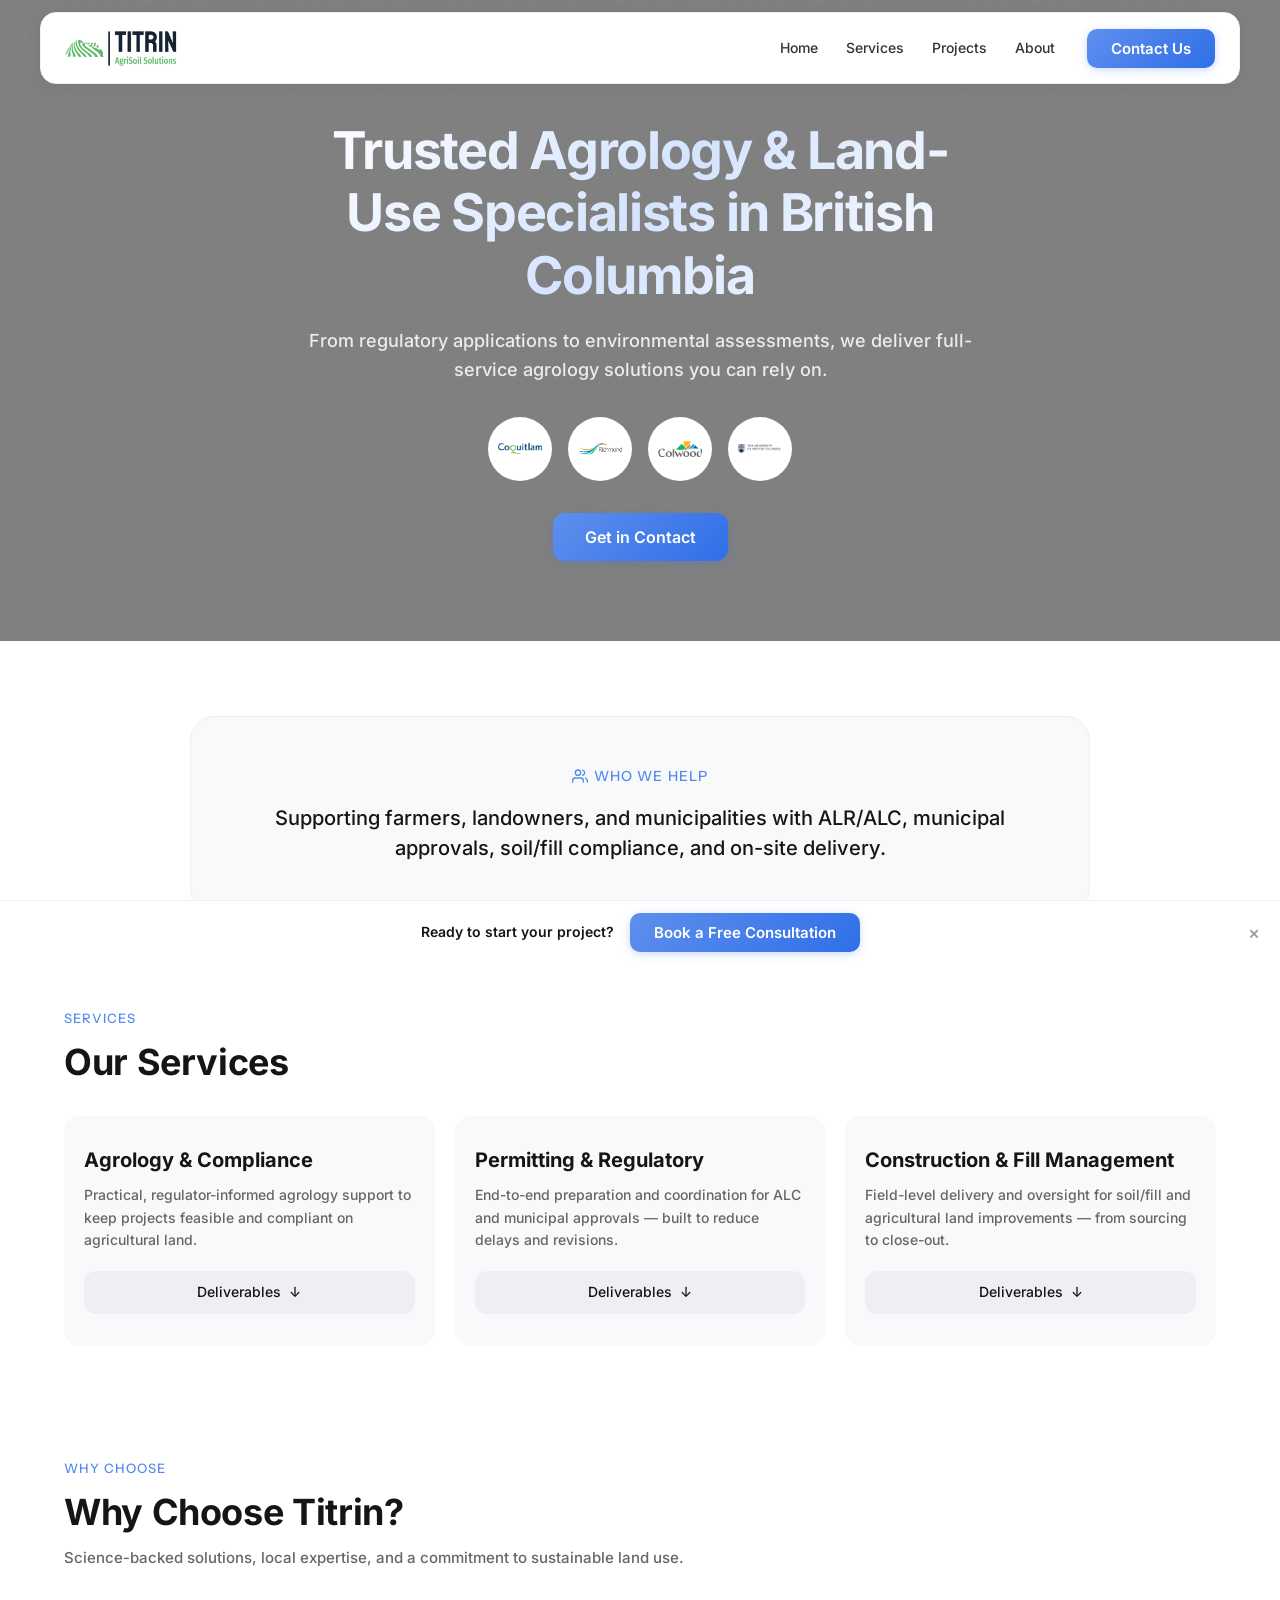
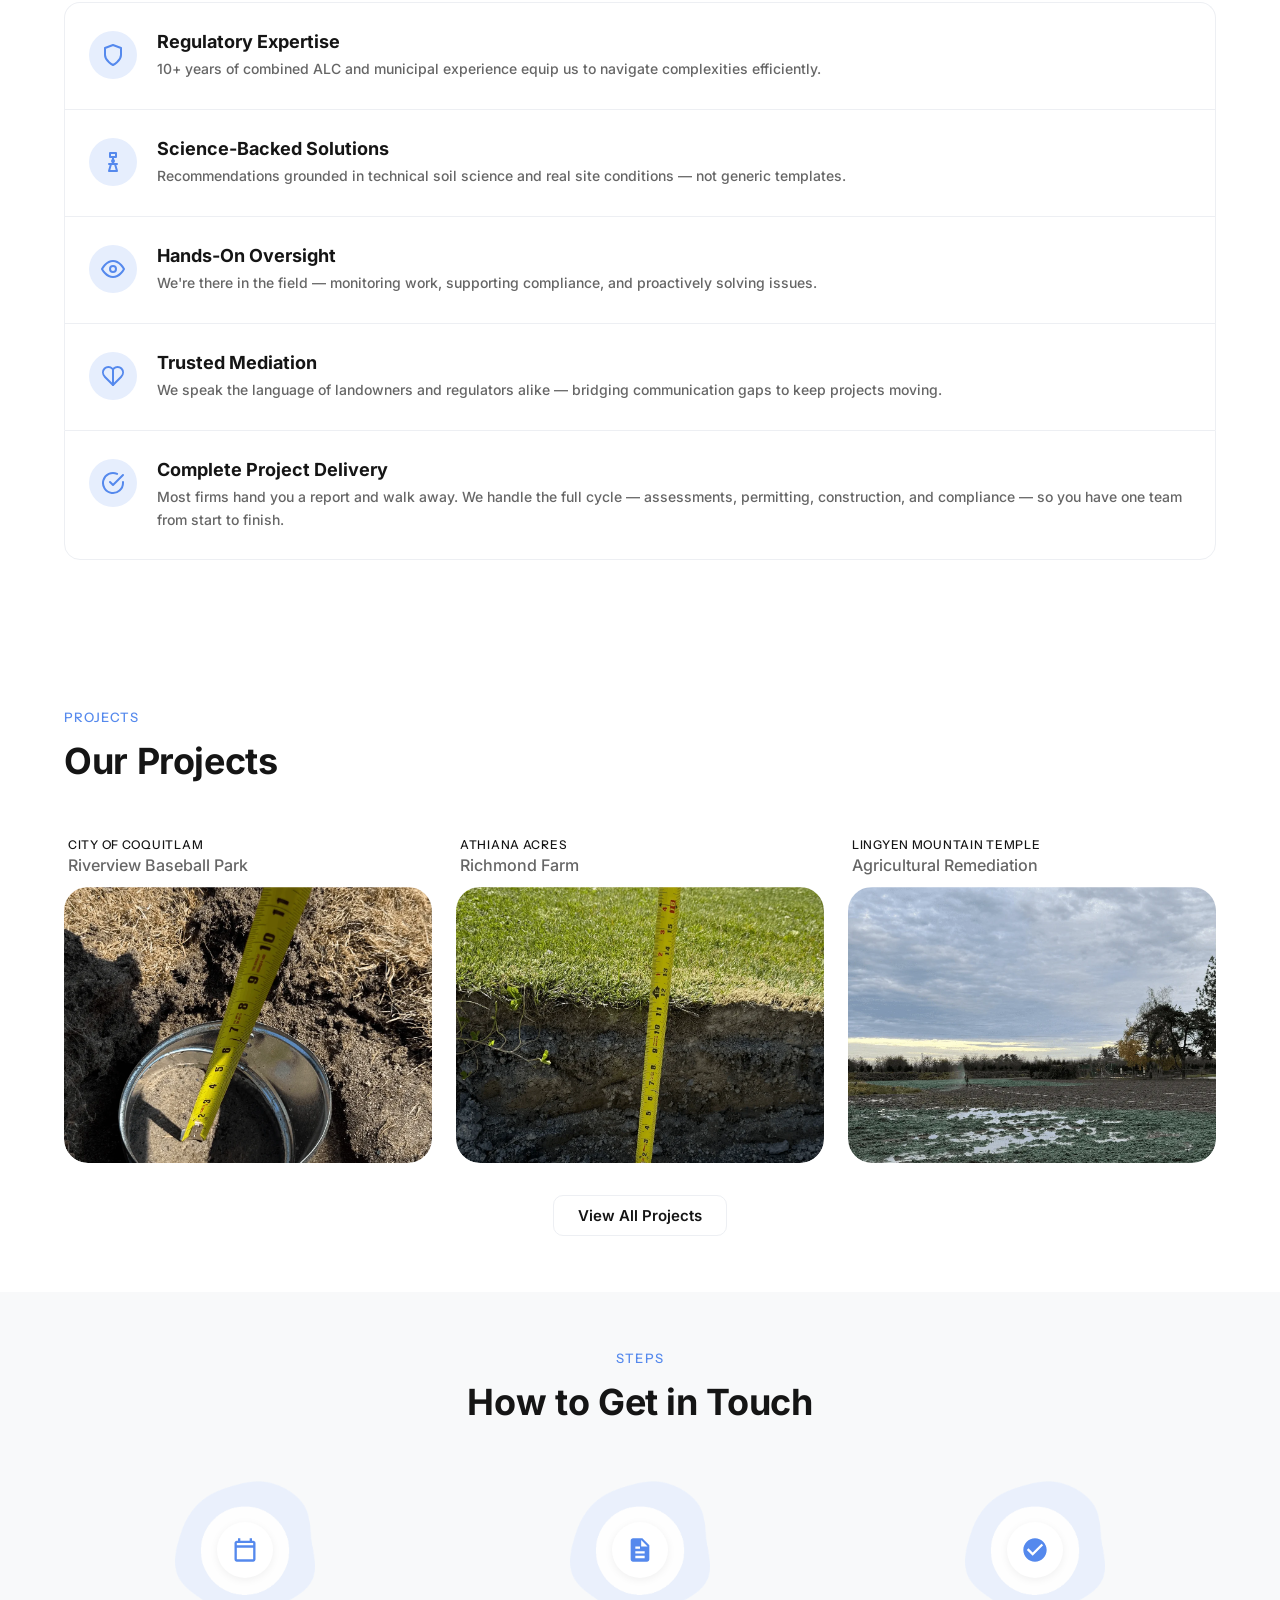
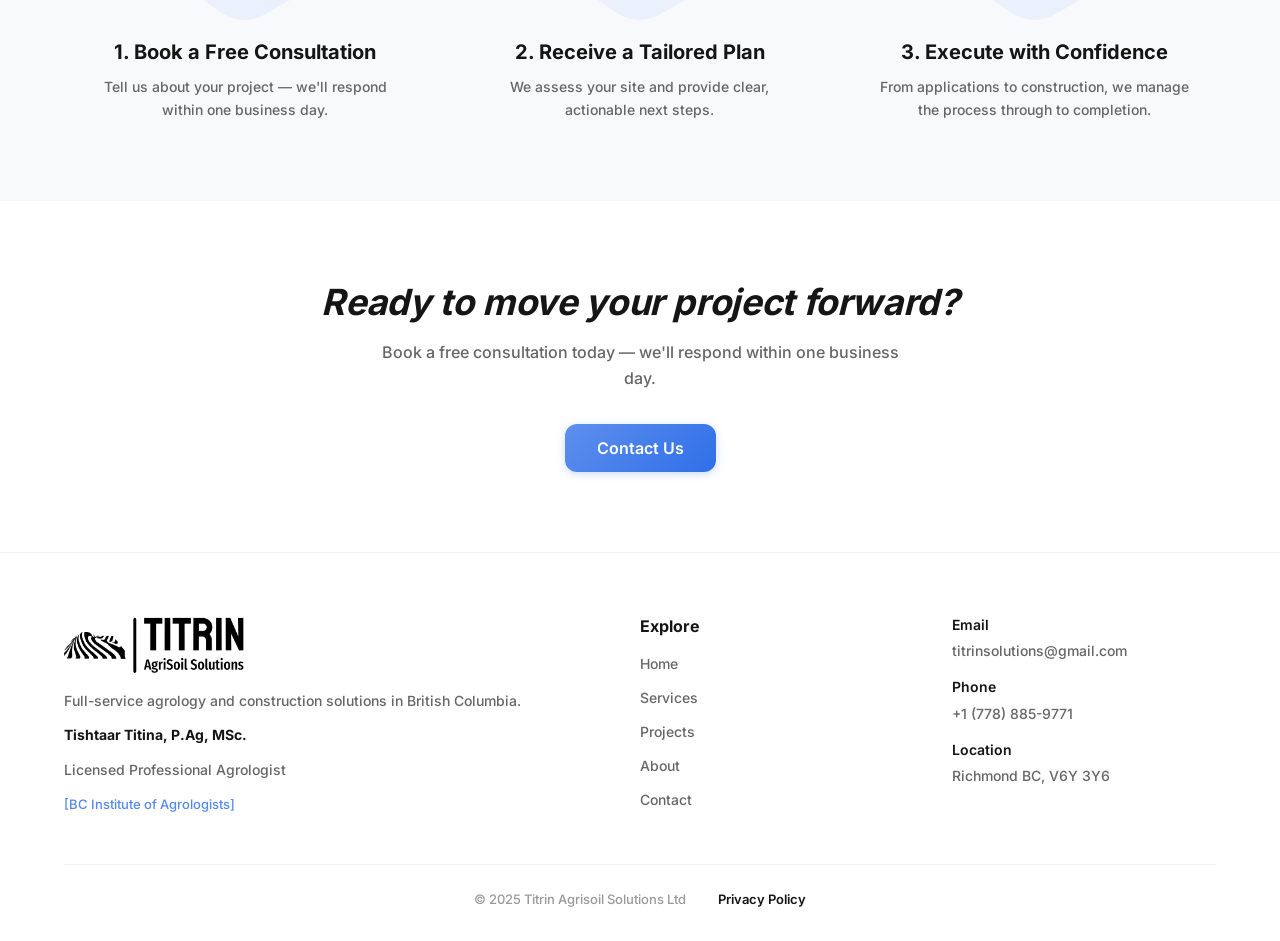
==== site/index.html @ 316ad31b "Titrin Agrisoil Solutions - static site rebuild Rebuilt from Framer site as clean static HTML/CSS. 6" ====
<!DOCTYPE html>
<html lang="en" style="background:#fff"><style>body{opacity:0;transition:opacity 0.4s ease}body.loaded{opacity:1}</style>
<head>
  <meta charset="utf-8">
  <meta name="theme-color" content="#ffffff">
  <meta name="viewport" content="width=device-width, initial-scale=1">
  <title>Titrin Agrisoil Solutions</title>
  <meta name="description" content="From regulatory applications to environmental assessments, we deliver full-service agrology solutions you can rely on.">
  <meta property="og:type" content="website">
  <meta property="og:title" content="Titrin Agrisoil Solutions">
  <meta property="og:description" content="From regulatory applications to environmental assessments, we deliver full-service agrology solutions you can rely on.">
  <meta name="twitter:card" content="summary_large_image">
  <meta name="twitter:title" content="Titrin Agrisoil Solutions">
  <meta name="twitter:description" content="From regulatory applications to environmental assessments, we deliver full-service agrology solutions you can rely on.">
  <link rel="icon" href="images/favicon-light.png" media="(prefers-color-scheme: light)">
  <link rel="icon" href="images/favicon-dark.png" media="(prefers-color-scheme: dark)">
  <link rel="apple-touch-icon" href="images/touch-icon.png">
  <link rel="preload" href="css/styles.css?v=1774853017" as="style">
  <link rel="stylesheet" href="css/styles.css?v=1774853017">
  <link rel="preload" href="images/hero-video.mp4" as="video" type="video/mp4">
</head>
<body>

  <!-- Scroll Progress Bar -->
  <div class="scroll-progress" aria-hidden="true"></div>


  <!-- Custom Cursor (desktop) -->
  <div class="custom-cursor" aria-hidden="true"></div>
  <div class="custom-cursor-ring" aria-hidden="true"></div>

  <!-- ========== HEADER ========== -->
  <header class="site-header" role="banner">
    <div class="header-bar">
      <a href="index.html" class="header-logo" aria-label="Titrin AgriSoil Solutions - Home">
        <img src="images/iPVQI3gD4EhGyw76dvoJw2JfsQ.png" alt="Titrin AgriSoil Solutions" width="140" height="40">
      </a>

      <nav class="header-nav" aria-label="Main navigation">
        <ul class="nav-links">
          <li><a href="index.html" class="nav-link active">Home</a></li>
          <li><a href="#services" class="nav-link">Services</a></li>
          <li><a href="projects.html" class="nav-link">Projects</a></li>
          <li><a href="about.html" class="nav-link">About</a></li>
        </ul>
        <a href="contact.html" class="btn btn-primary nav-cta">Contact Us</a>
      </nav>

      <button class="hamburger" type="button" aria-label="Toggle navigation menu" aria-expanded="false" aria-controls="mobile-menu">
        <span class="hamburger-line"></span>
        <span class="hamburger-line"></span>
        <span class="hamburger-line"></span>
      </button>
    </div>

    <nav class="mobile-menu" id="mobile-menu" aria-label="Mobile navigation" hidden>
      <ul class="mobile-nav-links">
        <li><a href="index.html" class="mobile-nav-link active">Home</a></li>
        <li><a href="#services" class="mobile-nav-link">Services</a></li>
        <li><a href="projects.html" class="mobile-nav-link">Projects</a></li>
        <li><a href="about.html" class="mobile-nav-link">About</a></li>
        <li><a href="contact.html" class="btn btn-primary mobile-nav-cta">Contact Us</a></li>
      </ul>
    </nav>
  </header>

  <main>

    <!-- ========== HERO ========== -->
    <section class="hero" aria-label="Introduction">
      <div class="hero-media">
        <video class="hero-video" autoplay muted loop playsinline>
          <source src="images/hero-video.mp4" type="video/mp4">
        </video>
        <div class="hero-overlay"></div>
        <div class="hero-texture" aria-hidden="true"></div>
      </div>

      <div class="hero-content container">
        <h1>Trusted Agrology &amp; Land-Use Specialists in British Columbia</h1>
        <p class="hero-subtitle">From regulatory applications to environmental assessments, we deliver full-service agrology solutions you can rely on.</p>

        <div class="trust-badges" aria-label="Credentials and certifications">
          <img src="images/C0LwOxEZa3oAqh3lPe49Evadfn8.png" alt="Credential badge" width="80" height="80" loading="lazy">
          <img src="images/3wWoJ03cnVHByjXkV3zXTIVrXc.png" alt="Credential badge" width="80" height="80" loading="lazy">
          <img src="images/jxUOt1GLq7xCVM5iqAG25J2Oys.png" alt="Credential badge" width="80" height="80" loading="lazy">
          <img src="images/NySntTTVUfwEl6XdLqmALNrF9iI.png" alt="Credential badge" width="80" height="80" loading="lazy">
        </div>

        <a href="contact.html" class="btn btn-primary btn-lg">Get in Contact</a>
      </div>
    </section>

    <!-- Wave Divider -->
    <div class="wave-divider wave-divider--white" aria-hidden="true">
      <svg viewBox="0 0 1440 60" preserveAspectRatio="none"><path d="M0,60 C360,0 720,40 1080,10 C1260,0 1380,20 1440,30 L1440,60 Z"/></svg>
    </div>

    <!-- ========== WHO WE HELP ========== -->
    <section class="who-we-help" aria-labelledby="who-we-help-heading">
      <div class="container">
        <div class="who-we-help-card animate-on-scroll">
          <div class="section-label">
            <svg class="section-label-icon" width="16" height="16" viewBox="0 0 24 24" fill="none" stroke="currentColor" stroke-width="2" stroke-linecap="round" stroke-linejoin="round" aria-hidden="true">
              <path d="M17 21v-2a4 4 0 0 0-4-4H5a4 4 0 0 0-4 4v2"/>
              <circle cx="9" cy="7" r="4"/>
              <path d="M23 21v-2a4 4 0 0 0-3-3.87"/>
              <path d="M16 3.13a4 4 0 0 1 0 7.75"/>
            </svg>
            <span>Who We Help</span>
          </div>
          <p class="who-we-help-text" id="who-we-help-heading">Supporting farmers, landowners, and municipalities with ALR/ALC, municipal approvals, soil/fill compliance, and on-site delivery.</p>
        </div>
      </div>
    </section>

    <!-- ========== SERVICES ========== -->
    <section class="services" id="services" aria-labelledby="services-heading">
      <div class="container">
        <div class="section-label animate-on-scroll"><span>Services</span></div>
        <h2 id="services-heading" class="animate-on-scroll delay-1">Our Services</h2>

        <div class="services-grid">
          <article class="service-card animate-on-scroll delay-1">
            <h3>Agrology &amp; Compliance</h3>
            <p>Practical, regulator-informed agrology support to keep projects feasible and compliant on agricultural land.</p>
            <button class="service-link" data-expand="true">Deliverables <span aria-hidden="true">&darr;</span></button>
            <div class="service-card-details">
              <ul>
                <li>Agricultural capability assessments</li>
                <li>Farm plans &amp; agricultural rationale memos</li>
                <li>Soil sampling &amp; analysis reports</li>
                <li>ALC application support</li>
                <li>Compliance monitoring &amp; sign-off</li>
              </ul>
            </div>
          </article>

          <article class="service-card animate-on-scroll delay-2">
            <h3>Permitting &amp; Regulatory</h3>
            <p>End-to-end preparation and coordination for ALC and municipal approvals — built to reduce delays and revisions.</p>
            <button class="service-link" data-expand="true">Deliverables <span aria-hidden="true">&darr;</span></button>
            <div class="service-card-details">
              <ul>
                <li>ALC application narratives &amp; packages</li>
                <li>Municipal permit coordination</li>
                <li>Stakeholder liaison &amp; response support</li>
                <li>Regulatory compliance tracking</li>
                <li>Council report &amp; briefing support</li>
              </ul>
            </div>
          </article>

          <article class="service-card animate-on-scroll delay-3">
            <h3>Construction &amp; Fill Management</h3>
            <p>Field-level delivery and oversight for soil/fill and agricultural land improvements — from sourcing to close-out.</p>
            <button class="service-link" data-expand="true">Deliverables <span aria-hidden="true">&darr;</span></button>
            <div class="service-card-details">
              <ul>
                <li>Fill/grading plans &amp; soil placement oversight</li>
                <li>Site inspection &amp; photo documentation</li>
                <li>Closure reports &amp; compliance sign-off</li>
                <li>Construction sequencing guidance</li>
                <li>Bond release support packages</li>
              </ul>
            </div>
          </article>
        </div>
      </div>
    </section>

    <!-- ========== WHY CHOOSE ========== -->
    <section class="why-choose" aria-labelledby="why-choose-heading">
      <div class="container">
        <div class="section-label animate-on-scroll"><span>Why Choose</span></div>
        <h2 id="why-choose-heading" class="animate-on-scroll delay-1">Why Choose Titrin?</h2>
        <p class="section-subtitle animate-on-scroll delay-2">Science-backed solutions, local expertise, and a commitment to sustainable land use.</p>

        <div class="features-list">
          <article class="feature-row animate-on-scroll delay-1">
            <div class="feature-row-icon" aria-hidden="true">
              <svg width="24" height="24" viewBox="0 0 24 24" fill="none" stroke="currentColor" stroke-width="2" stroke-linecap="round" stroke-linejoin="round">
                <path d="M12 22s8-4 8-10V5l-8-3-8 3v7c0 6 8 10 8 10z"/>
              </svg>
            </div>
            <div class="feature-row-content">
              <h3>Regulatory Expertise</h3>
              <p>10+ years of combined ALC and municipal experience equip us to navigate complexities efficiently.</p>
            </div>
          </article>

          <article class="feature-row animate-on-scroll delay-2">
            <div class="feature-row-icon" aria-hidden="true">
              <svg width="24" height="24" viewBox="0 0 24 24" fill="none" stroke="currentColor" stroke-width="2" stroke-linecap="round" stroke-linejoin="round">
                <path d="M9 3h6v4H9z"/>
                <path d="M12 7v7"/>
                <path d="M8 14h8"/>
                <path d="M10 14l-2 7h8l-2-7"/>
                <circle cx="12" cy="11" r="1"/>
              </svg>
            </div>
            <div class="feature-row-content">
              <h3>Science-Backed Solutions</h3>
              <p>Recommendations grounded in technical soil science and real site conditions — not generic templates.</p>
            </div>
          </article>

          <article class="feature-row animate-on-scroll delay-3">
            <div class="feature-row-icon" aria-hidden="true">
              <svg width="24" height="24" viewBox="0 0 24 24" fill="none" stroke="currentColor" stroke-width="2" stroke-linecap="round" stroke-linejoin="round">
                <path d="M1 12s4-8 11-8 11 8 11 8-4 8-11 8-11-8-11-8z"/>
                <circle cx="12" cy="12" r="3"/>
              </svg>
            </div>
            <div class="feature-row-content">
              <h3>Hands-On Oversight</h3>
              <p>We're there in the field — monitoring work, supporting compliance, and proactively solving issues.</p>
            </div>
          </article>

          <article class="feature-row animate-on-scroll delay-4">
            <div class="feature-row-icon" aria-hidden="true">
              <svg width="24" height="24" viewBox="0 0 24 24" fill="none" stroke="currentColor" stroke-width="2" stroke-linecap="round" stroke-linejoin="round">
                <path d="M20.42 4.58a5.4 5.4 0 0 0-7.65 0l-.77.78-.77-.78a5.4 5.4 0 0 0-7.65 0C1.46 6.7 1.33 10.28 4 13l8 8 8-8c2.67-2.72 2.54-6.3.42-8.42z"/>
                <path d="M12 5.36V21"/>
              </svg>
            </div>
            <div class="feature-row-content">
              <h3>Trusted Mediation</h3>
              <p>We speak the language of landowners and regulators alike — bridging communication gaps to keep projects moving.</p>
            </div>
          </article>

          <article class="feature-row animate-on-scroll delay-5">
            <div class="feature-row-icon" aria-hidden="true">
              <svg width="24" height="24" viewBox="0 0 24 24" fill="none" stroke="currentColor" stroke-width="2" stroke-linecap="round" stroke-linejoin="round">
                <path d="M22 11.08V12a10 10 0 1 1-5.93-9.14"/>
                <polyline points="22 4 12 14.01 9 11.01"/>
              </svg>
            </div>
            <div class="feature-row-content">
              <h3>Complete Project Delivery</h3>
              <p>Most firms hand you a report and walk away. We handle the full cycle — assessments, permitting, construction, and compliance — so you have one team from start to finish.</p>
            </div>
          </article>
        </div>
      </div>
    </section>

    <!-- Wave Divider -->
    <div class="wave-divider wave-divider--white wave-divider--flip" aria-hidden="true">
      <svg viewBox="0 0 1440 60" preserveAspectRatio="none"><path d="M0,0 C240,50 480,20 720,40 C960,55 1200,10 1440,30 L1440,60 L0,60 Z"/></svg>
    </div>

    <!-- ========== PROJECTS PREVIEW ========== -->
    <section class="projects-preview" aria-labelledby="projects-heading">
      <div class="container">
        <div class="section-label animate-on-scroll"><span>Projects</span></div>
        <h2 id="projects-heading" class="animate-on-scroll delay-1">Our Projects</h2>

        <div class="projects-grid">
          <article class="project-card animate-on-scroll delay-1">
            <div class="project-card-body">
              <span class="project-client">City of Coquitlam</span>
              <h3>Riverview Baseball Park</h3>
            </div>
            <div class="project-card-image">
              <picture><source srcset="images/n6ATOWAnEl7JpITlImRQ6ynIhzQ.webp" type="image/webp"><img src="images/n6ATOWAnEl7JpITlImRQ6ynIhzQ.png" alt="Riverview Baseball Park project site" width="400" height="300" loading="lazy"></picture>
            </div>
          </article>

          <article class="project-card animate-on-scroll delay-2">
            <div class="project-card-body">
              <span class="project-client">Athiana Acres</span>
              <h3>Richmond Farm</h3>
            </div>
            <div class="project-card-image">
              <picture><source srcset="images/aA0jtwbfFk4TP0BC0f5xANKKIj0.webp" type="image/webp"><img src="images/aA0jtwbfFk4TP0BC0f5xANKKIj0.png" alt="Richmond Farm project site" width="400" height="300" loading="lazy"></picture>
            </div>
          </article>

          <article class="project-card animate-on-scroll delay-3">
            <div class="project-card-body">
              <span class="project-client">LingYen Mountain Temple</span>
              <h3>Agricultural Remediation</h3>
            </div>
            <div class="project-card-image">
              <picture><source srcset="images/0FUox0amKqXuvNK3O8Yga76gZIo.webp" type="image/webp"><img src="images/0FUox0amKqXuvNK3O8Yga76gZIo.jpeg" alt="LingYen Mountain Temple remediation site" width="400" height="300" loading="lazy"></picture>
            </div>
          </article>
        </div>

        <div class="section-cta">
          <a href="projects.html" class="btn btn-outline">View All Projects</a>
        </div>
      </div>
    </section>

    <!-- ========== HOW TO GET IN TOUCH ========== -->
    <section class="steps" aria-labelledby="steps-heading">
      <div class="container">
        <div class="section-label animate-on-scroll"><span>Steps</span></div>
        <h2 id="steps-heading" class="animate-on-scroll delay-1">How to Get in Touch</h2>

        <div class="steps-grid">
          <article class="step-card animate-on-scroll delay-1">
            <div class="step-icon-wrap">
              <img class="step-icon-bg" src="images/aDUoPr0FFMFXt9i0927laRVCEkk.png" alt="" aria-hidden="true" width="120" height="120" loading="lazy">
              <div class="step-icon-circle">
                <svg width="28" height="28" viewBox="0 0 24 24" fill="var(--color-primary)" aria-hidden="true">
                  <path d="M19 4h-1V2h-2v2H8V2H6v2H5c-1.1 0-2 .9-2 2v14c0 1.1.9 2 2 2h14c1.1 0 2-.9 2-2V6c0-1.1-.9-2-2-2zm0 16H5V10h14v10zm0-12H5V6h14v2z"/>
                </svg>
              </div>
            </div>
            <h3>1. Book a Free Consultation</h3>
            <p>Tell us about your project — we'll respond within one business day.</p>
          </article>

          <article class="step-card animate-on-scroll delay-2">
            <div class="step-icon-wrap">
              <img class="step-icon-bg" src="images/aDUoPr0FFMFXt9i0927laRVCEkk.png" alt="" aria-hidden="true" width="120" height="120" loading="lazy">
              <div class="step-icon-circle">
                <svg width="28" height="28" viewBox="0 0 24 24" fill="var(--color-primary)" aria-hidden="true">
                  <path d="M14 2H6c-1.1 0-2 .9-2 2v16c0 1.1.9 2 2 2h12c1.1 0 2-.9 2-2V8l-6-6zm-1 7V3.5L18.5 9H13zM8 13h8v2H8v-2zm0 4h8v2H8v-2zm0-8h4v2H8V9z"/>
                </svg>
              </div>
            </div>
            <h3>2. Receive a Tailored Plan</h3>
            <p>We assess your site and provide clear, actionable next steps.</p>
          </article>

          <article class="step-card animate-on-scroll delay-3">
            <div class="step-icon-wrap">
              <img class="step-icon-bg" src="images/aDUoPr0FFMFXt9i0927laRVCEkk.png" alt="" aria-hidden="true" width="120" height="120" loading="lazy">
              <div class="step-icon-circle">
                <svg width="28" height="28" viewBox="0 0 24 24" fill="var(--color-primary)" aria-hidden="true">
                  <path d="M12 2C6.48 2 2 6.48 2 12s4.48 10 10 10 10-4.48 10-10S17.52 2 12 2zm-2 15l-5-5 1.41-1.41L10 14.17l7.59-7.59L19 8l-9 9z"/>
                </svg>
              </div>
            </div>
            <h3>3. Execute with Confidence</h3>
            <p>From applications to construction, we manage the process through to completion.</p>
          </article>
        </div>
      </div>
    </section>

    <!-- ========== CTA BANNER ========== -->
    <section class="cta-banner cta-banner--full" aria-label="Call to action">
      <div class="cta-banner-inner animate-on-scroll">
        <h2>Ready to move your project forward?</h2>
        <p>Book a free consultation today — we'll respond within one business day.</p>
        <a href="contact.html" class="btn btn-primary btn-lg">Contact Us</a>
      </div>
    </section>

  </main>

  <!-- ========== FOOTER ========== -->
  <footer class="site-footer" role="contentinfo">
    <div class="container">
      <div class="footer-grid">
        <div class="footer-brand">
          <picture><source srcset="images/GcJEjZ440r7n2Mn8ZndP61bESm8.webp" type="image/webp"><img src="images/GcJEjZ440r7n2Mn8ZndP61bESm8.png" alt="Titrin AgriSoil Solutions" class="footer-logo" width="160" height="46" loading="lazy"></picture>
          <p>Full-service agrology and construction solutions in British Columbia.</p>
          <p class="footer-credential"><strong>Tishtaar Titina, P.Ag, MSc.</strong></p>
          <p class="footer-credential">Licensed Professional Agrologist</p>
          <p class="footer-credential"><a href="https://www.bcia.com" class="footer-link" target="_blank" rel="noopener noreferrer">[BC Institute of Agrologists]</a></p>
        </div>

        <div class="footer-nav">
          <h4>Explore</h4>
          <ul>
            <li><a href="index.html">Home</a></li>
            <li><a href="#services">Services</a></li>
            <li><a href="projects.html">Projects</a></li>
            <li><a href="about.html">About</a></li>
            <li><a href="contact.html">Contact</a></li>
          </ul>
        </div>

        <div class="footer-contact">
          <h4>Email</h4>
          <a href="mailto:titrinsolutions@gmail.com">titrinsolutions@gmail.com</a>

          <h4>Phone</h4>
          <a href="tel:+17788859771">+1 (778) 885-9771</a>

          <h4>Location</h4>
          <p>Richmond BC, V6Y 3Y6</p>
        </div>
      </div>

      <div class="footer-bottom">
        <p>&copy; 2025 Titrin Agrisoil Solutions Ltd</p>
        <a href="privacy-policy.html">Privacy Policy</a>
      </div>
    </div>
  </footer>

  <!-- Back to Top Button -->
  <button class="back-to-top" aria-label="Back to top">
    <svg width="20" height="20" viewBox="0 0 24 24" fill="none" stroke="currentColor" stroke-width="2.5" stroke-linecap="round" stroke-linejoin="round"><polyline points="18 15 12 9 6 15"/></svg>
  </button>

  <!-- Sticky CTA Bar -->
  <div class="sticky-cta" role="complementary" aria-label="Quick contact">
    <span class="sticky-cta__text">Ready to start your project?</span>
    <a href="contact.html" class="btn btn-primary btn-sm">Book a Free Consultation</a>
    <button class="sticky-cta__close" aria-label="Dismiss">&times;</button>
  </div>



  <script>requestAnimationFrame(function(){document.body.classList.add("loaded")})</script>
  <script defer src="js/main.js?v=1774853017"></script>
</body>
</html>
---- site/css/styles.css ----
/* ==========================================================================
   Titrin Agrisoil Solutions - Shared Stylesheet
   ========================================================================== */

/* Local fonts - no external requests, no render blocking */
@font-face { font-family: 'Inter'; src: url('../fonts/inter-400.woff2') format('woff2'); font-weight: 400; font-style: normal; font-display: swap; }
@font-face { font-family: 'Inter'; src: url('../fonts/inter-500.woff2') format('woff2'); font-weight: 500; font-style: normal; font-display: swap; }
@font-face { font-family: 'Inter'; src: url('../fonts/inter-600.woff2') format('woff2'); font-weight: 600; font-style: normal; font-display: swap; }
@font-face { font-family: 'Inter'; src: url('../fonts/inter-700.woff2') format('woff2'); font-weight: 700; font-style: normal; font-display: swap; }
@font-face { font-family: 'Inter'; src: url('../fonts/inter-900.woff2') format('woff2'); font-weight: 900; font-style: normal; font-display: swap; }
@font-face { font-family: 'Instrument Sans'; src: url('../fonts/instrument-sans-400.woff2') format('woff2'); font-weight: 400; font-style: normal; font-display: swap; }
@font-face { font-family: 'Instrument Sans'; src: url('../fonts/instrument-sans-500.woff2') format('woff2'); font-weight: 500; font-style: normal; font-display: swap; }
@font-face { font-family: 'Instrument Sans'; src: url('../fonts/instrument-sans-700.woff2') format('woff2'); font-weight: 700; font-style: normal; font-display: swap; }

/* --------------------------------------------------------------------------
   2. CSS Custom Properties (Design Tokens)
   -------------------------------------------------------------------------- */
:root {
  /* Colors */
  --color-primary: #5589ed;
  --color-primary-dark: #2f6fe8;
  --color-primary-light: #e6eefd;
  --color-dark-text: #151515;
  --color-white: #fff;
  --color-dark-gray: #333;
  --color-medium-gray: #666;
  --color-light-gray: #999;
  --color-border-gray: #edeff3;
  --color-off-white: #f8f9fa;
  --color-near-black: #1c1e20;

  /* Gradients */
  --gradient-primary: linear-gradient(135deg, rgb(94, 143, 237), rgb(47, 111, 232));
  --gradient-primary-hover: linear-gradient(135deg, rgb(74, 123, 217), rgb(37, 91, 202));

  /* Typography */
  --font-body: 'Inter', -apple-system, BlinkMacSystemFont, 'Segoe UI', sans-serif;
  --font-heading: 'Inter', -apple-system, BlinkMacSystemFont, 'Segoe UI', sans-serif;
  --font-accent: 'Instrument Sans', sans-serif;
  --font-features: 'cv03', 'cv04', 'cv09', 'cv11';

  /* Sizing */
  --max-width: 1200px;
  --header-height: 72px;
  --section-padding: 56px 24px;
  --section-padding-mobile: 48px 16px;
  --border-radius-sm: 8px;
  --border-radius-md: 16px;
  --border-radius-lg: 24px;

  /* Shadows */
  --shadow-header: 0 2px 16px rgba(0, 0, 0, 0.06);
  --shadow-card: 0 2px 12px rgba(0, 0, 0, 0.06);
  --shadow-card-hover: 0 8px 24px rgba(0, 0, 0, 0.1);

  /* Transitions */
  --transition-fast: 0.2s ease;
  --transition-medium: 0.3s ease;
}

/* --------------------------------------------------------------------------
   3. CSS Reset / Base
   -------------------------------------------------------------------------- */
*,
*::before,
*::after {
  box-sizing: border-box;
  margin: 0;
  padding: 0;
}

html {
  scroll-behavior: smooth;
  -webkit-text-size-adjust: 100%;
}

body {
  font-family: var(--font-body);
  font-optical-sizing: auto;
  font-feature-settings: var(--font-features);
  font-weight: 500;
  font-size: 15px;
  line-height: 1.6;
  color: var(--color-medium-gray);
  background-color: var(--color-white);
  -webkit-font-smoothing: antialiased;
  -moz-osx-font-smoothing: grayscale;
}

img,
picture,
video,
svg {
  display: block;
  max-width: 100%;
  height: auto;
}

a {
  color: inherit;
  text-decoration: none;
}

ul,
ol {
  list-style: none;
}

button,
input,
textarea,
select {
  font: inherit;
  color: inherit;
  border: none;
  background: none;
  outline: none;
}

button {
  cursor: pointer;
}

/* --------------------------------------------------------------------------
   4. Typography
   -------------------------------------------------------------------------- */
h1, h2, h3, h4, h5, h6 {
  font-family: var(--font-heading);
  font-feature-settings: var(--font-features);
  font-weight: 700;
  color: var(--color-dark-text);
  line-height: 1.2;
}

h1 {
  font-size: 48px;
  letter-spacing: -0.02em;
}

h2 {
  font-size: 36px;
  letter-spacing: -0.01em;
}

h3 {
  font-size: 24px;
}

h4 {
  font-size: 20px;
}

h5 {
  font-size: 16px;
}

p {
  margin-bottom: 1em;
}

p:last-child {
  margin-bottom: 0;
}

strong {
  font-weight: 700;
}

/* --------------------------------------------------------------------------
   5. Layout Utilities
   -------------------------------------------------------------------------- */
.container {
  width: 100%;
  max-width: var(--max-width);
  margin: 0 auto;
  padding: 0 24px;
}

/* BEM section wrappers (about.html, contact.html) */
.section {
  padding: var(--section-padding);
}

.section--white {
  background-color: var(--color-white);
}

.section--light {
  background-color: var(--color-off-white);
}

.section--blue-light {
  background-color: var(--color-primary-light);
}

.section--dark {
  background-color: var(--color-near-black);
  color: var(--color-white);
}

.section__inner {
  max-width: var(--max-width);
  margin: 0 auto;
  padding: 0 24px;
}

/* Section Labels (small caps above headings) */
.section-label {
  display: flex;
  align-items: center;
  justify-content: center;
  gap: 6px;
  font-family: var(--font-accent);
  font-size: 13px;
  font-weight: 500;
  letter-spacing: 0.08em;
  text-transform: uppercase;
  color: var(--color-primary);
  margin-bottom: 12px;
}

.section-label-icon {
  display: inline-block;
  vertical-align: middle;
}

.section-heading {
  text-align: center;
  margin-bottom: 16px;
}

.section-subtitle,
.section-description {
  text-align: center;
  max-width: 640px;
  margin: 0 auto 48px;
  color: var(--color-medium-gray);
}

.section-cta {
  text-align: center;
  margin-top: 32px;
}

.visually-hidden {
  position: absolute;
  width: 1px;
  height: 1px;
  padding: 0;
  margin: -1px;
  overflow: hidden;
  clip: rect(0, 0, 0, 0);
  white-space: nowrap;
  border: 0;
}

/* --------------------------------------------------------------------------
   6. Buttons
   -------------------------------------------------------------------------- */
.btn {
  display: inline-flex;
  align-items: center;
  justify-content: center;
  gap: 8px;
  padding: 12px 24px;
  font-family: var(--font-body);
  font-feature-settings: var(--font-features);
  font-size: 15px;
  font-weight: 600;
  line-height: 1;
  border-radius: 10px;
  cursor: pointer;
  transition: all var(--transition-fast);
  white-space: nowrap;
  text-decoration: none;
}

/* Primary Button (flat naming: btn-primary) */
.btn-primary,
.btn--primary {
  background: var(--gradient-primary);
  color: var(--color-white);
  border: none;
  box-shadow: 0 2px 8px rgba(47, 111, 232, 0.25);
}

.btn-primary:hover,
.btn--primary:hover {
  background: var(--gradient-primary-hover);
  box-shadow: 0 4px 12px rgba(47, 111, 232, 0.35);
  transform: translateY(-1px);
}

.btn-primary:active,
.btn--primary:active {
  transform: translateY(0);
  box-shadow: 0 1px 4px rgba(47, 111, 232, 0.25);
}

/* Outline Button */
.btn-outline,
.btn--secondary {
  background: transparent;
  color: var(--color-dark-text);
  border: 1.5px solid var(--color-border-gray);
}

.btn-outline:hover,
.btn--secondary:hover {
  border-color: var(--color-primary);
  color: var(--color-primary);
}

/* Dark Button (for forms) */
.btn--dark {
  background: var(--color-near-black);
  color: var(--color-white);
  border: none;
  width: 100%;
  padding: 16px 24px;
}

.btn--dark:hover {
  background: var(--color-dark-gray);
}

/* Large variant */
.btn-lg {
  padding: 16px 32px;
  font-size: 16px;
  border-radius: 12px;
}

/* Small variant */
.btn--sm {
  padding: 8px 16px;
  font-size: 13px;
  border-radius: 8px;
}

/* --------------------------------------------------------------------------
   7a. Header - Flat naming (index.html, projects.html, privacy-policy.html, thank-you.html)
   -------------------------------------------------------------------------- */
.site-header {
  position: fixed;
  top: 0;
  left: 0;
  right: 0;
  z-index: 1000;
  padding: 12px 16px 0;
}

.header-bar {
  max-width: var(--max-width);
  margin: 0 auto;
  background: rgba(255, 255, 255, 1);
  backdrop-filter: blur(16px);
  -webkit-backdrop-filter: blur(16px);
  border: 1px solid var(--color-border-gray);
  border-radius: var(--border-radius-md);
  box-shadow: var(--shadow-header);
  padding: 0 24px;
  height: var(--header-height);
  display: flex;
  align-items: center;
  justify-content: space-between;
}

.header-logo {
  flex-shrink: 0;
}

.header-logo img {
  height: 36px;
  width: auto;
}

.header-nav {
  display: flex;
  align-items: center;
  gap: 32px;
}

.nav-links {
  display: flex;
  align-items: center;
  gap: 28px;
}

.nav-link {
  font-size: 14px;
  font-weight: 500;
  color: var(--color-dark-gray);
  transition: color var(--transition-fast);
  position: relative;
}

.nav-link:hover {
  color: var(--color-primary);
}

.nav-link.active {
  color: var(--color-dark-gray);
}

.nav-cta {
  flex-shrink: 0;
}

/* Hamburger (flat naming) */
.hamburger {
  display: none;
  flex-direction: column;
  justify-content: center;
  gap: 5px;
  width: 32px;
  height: 32px;
  cursor: pointer;
  background: none;
  border: none;
  padding: 4px;
}

.hamburger-line {
  display: block;
  width: 100%;
  height: 2px;
  background: var(--color-dark-text);
  border-radius: 1px;
  transition: all var(--transition-fast);
}

.hamburger.is-open .hamburger-line:nth-child(1) {
  transform: rotate(45deg) translate(5px, 5px);
}

.hamburger.is-open .hamburger-line:nth-child(2) {
  opacity: 0;
}

.hamburger.is-open .hamburger-line:nth-child(3) {
  transform: rotate(-45deg) translate(5px, -5px);
}

/* Mobile Menu (flat naming) */
.mobile-menu {
  display: none;
  max-width: var(--max-width);
  margin: 8px auto 0;
  background: var(--color-white);
  border: 1px solid var(--color-border-gray);
  border-radius: var(--border-radius-md);
  box-shadow: var(--shadow-card);
  padding: 16px 24px;
}

.mobile-menu:not([hidden]) {
  display: block;
}

.mobile-nav-links {
  display: flex;
  flex-direction: column;
  gap: 4px;
}

.mobile-nav-link {
  display: block;
  padding: 12px 0;
  font-size: 16px;
  font-weight: 500;
  color: var(--color-dark-gray);
  border-bottom: 1px solid var(--color-border-gray);
  transition: color var(--transition-fast);
}

.mobile-nav-link:last-child {
  border-bottom: none;
}

.mobile-nav-link:hover {
  color: var(--color-primary);
}

.mobile-nav-link.active {
  color: var(--color-dark-gray);
}

.mobile-nav-cta {
  margin-top: 8px;
  text-align: center;
  border-bottom: none !important;
}

/* --------------------------------------------------------------------------
   7b. Header - BEM naming (about.html, contact.html)
   -------------------------------------------------------------------------- */
.header-wrapper {
  position: sticky;
  top: 0;
  z-index: 1000;
  padding: 12px 16px 0;
}

.header {
  max-width: var(--max-width);
  margin: 0 auto;
  background: rgba(255, 255, 255, 1);
  backdrop-filter: blur(16px);
  -webkit-backdrop-filter: blur(16px);
  border: 1px solid var(--color-border-gray);
  border-radius: var(--border-radius-md);
  box-shadow: var(--shadow-header);
  padding: 0 24px;
  height: var(--header-height);
  display: flex;
  align-items: center;
  justify-content: space-between;
  position: relative;
}

.header__logo {
  flex-shrink: 0;
}

.header__logo img {
  height: 36px;
  width: auto;
}

.header__nav {
  display: flex;
  align-items: center;
  gap: 32px;
}

.header__nav-links {
  display: flex;
  align-items: center;
  gap: 28px;
}

.header__nav-link {
  font-size: 14px;
  font-weight: 500;
  color: var(--color-dark-gray);
  transition: color var(--transition-fast);
  position: relative;
}

.header__nav-link:hover {
  color: var(--color-primary);
}

.header__nav-link--active {
  color: var(--color-dark-gray);
}

.header__cta {
  flex-shrink: 0;
}

/* Hamburger (BEM) */
.header__hamburger {
  display: none;
  flex-direction: column;
  justify-content: center;
  gap: 5px;
  width: 32px;
  height: 32px;
  cursor: pointer;
  background: none;
  border: none;
  padding: 4px;
}

.header__hamburger span {
  display: block;
  width: 100%;
  height: 2px;
  background: var(--color-dark-text);
  border-radius: 1px;
  transition: all var(--transition-fast);
}

.header__hamburger.is-open span:nth-child(1) {
  transform: rotate(45deg) translate(5px, 5px);
}

.header__hamburger.is-open span:nth-child(2) {
  opacity: 0;
}

.header__hamburger.is-open span:nth-child(3) {
  transform: rotate(-45deg) translate(5px, -5px);
}

/* Mobile Menu (BEM) */
.header__mobile-menu {
  display: none;
  position: absolute;
  top: calc(100% + 8px);
  left: 0;
  right: 0;
  background: var(--color-white);
  border: 1px solid var(--color-border-gray);
  border-radius: var(--border-radius-md);
  box-shadow: var(--shadow-card);
  padding: 16px 24px;
  flex-direction: column;
  gap: 4px;
  z-index: 100;
}

.header__mobile-menu.is-open {
  display: flex;
}

.header__mobile-menu .header__nav-link {
  display: block;
  padding: 12px 0;
  font-size: 16px;
  border-bottom: 1px solid var(--color-border-gray);
}

.header__mobile-menu .header__nav-link:last-of-type {
  border-bottom: none;
}

.header__mobile-menu .btn {
  margin-top: 8px;
  text-align: center;
}

/* --------------------------------------------------------------------------
   8. Hero Section (index.html)
   -------------------------------------------------------------------------- */
.hero {
  position: relative;
  min-height: 540px;
  display: flex;
  align-items: center;
  justify-content: center;
  text-align: center;
  padding: 120px 24px 80px;
  overflow: hidden;
}

.hero-media {
  position: absolute;
  inset: 0;
  z-index: 0;
}

.hero-video {
  width: 100%;
  height: 100%;
  object-fit: cover;
}

.hero-overlay {
  position: absolute;
  inset: 0;
  background: rgba(0, 0, 0, 0.5);
  z-index: 1;
}

.hero-texture {
  position: absolute;
  inset: 0;
  z-index: 2;
  opacity: 0.03;
  background-image: url("data:image/svg+xml,%3Csvg viewBox='0 0 256 256' xmlns='http://www.w3.org/2000/svg'%3E%3Cfilter id='noise'%3E%3CfeTurbulence type='fractalNoise' baseFrequency='0.65' numOctaves='3' stitchTiles='stitch'/%3E%3C/filter%3E%3Crect width='100%25' height='100%25' filter='url(%23noise)'/%3E%3C/svg%3E");
  pointer-events: none;
}

.hero-content {
  position: relative;
  z-index: 3;
  max-width: 720px;
}

.hero-content h1 {
  color: var(--color-white);
  font-size: 52px;
  margin-bottom: 20px;
  letter-spacing: -0.025em;
}

.hero-subtitle {
  color: rgba(255, 255, 255, 0.85);
  font-size: 18px;
  line-height: 1.6;
  margin-bottom: 32px;
}

.trust-badges {
  display: flex;
  align-items: center;
  justify-content: center;
  gap: 16px;
  flex-wrap: wrap;
  margin-bottom: 32px;
}

.hero-content .btn {
  margin-bottom: 0;
}

.trust-badges + .btn {
  margin-top: 0;
}

.trust-badges img {
  width: 64px;
  height: 64px;
  border-radius: 50%;
  object-fit: contain;
  padding: 8px;
  border: 2px solid rgba(255, 255, 255, 0.3);
  background: rgba(255, 255, 255, 1);
}

/* --------------------------------------------------------------------------
   9. Who We Help Section
   -------------------------------------------------------------------------- */
.who-we-help {
  padding: 40px 24px;
  background-color: var(--color-white);
}

.who-we-help-card {
  max-width: 900px;
  margin: 0 auto;
  text-align: center;
  background: var(--color-off-white);
  border-radius: var(--border-radius-lg);
  padding: 48px 56px;
  border: 1px solid var(--color-border-gray);
}

.who-we-help-card .section-label {
  justify-content: center;
  margin-bottom: 16px;
  font-size: 14px;
}

.who-we-help-text {
  font-size: 20px;
  font-weight: 500;
  line-height: 1.5;
  color: var(--color-dark-text);
  margin: 0;
}

/* --------------------------------------------------------------------------
   10. Services Section
   -------------------------------------------------------------------------- */
.services {
  padding: var(--section-padding);
  background-color: var(--color-white);
}

.services .section-label {
  justify-content: flex-start;
}

.services h2 {
  text-align: left;
  margin-bottom: 32px;
}

.services-grid {
  display: grid;
  grid-template-columns: repeat(3, 1fr);
  gap: 20px;
}

.service-card {
  background: var(--color-off-white);
  border-radius: var(--border-radius-lg);
  padding: 32px 28px;
  display: flex;
  flex-direction: column;
  transition: transform var(--transition-medium), box-shadow var(--transition-medium);
}

.service-card:hover {
  transform: translateY(-4px);
  box-shadow: var(--shadow-card-hover);
}

.service-card h3 {
  font-size: 20px;
  margin-bottom: 12px;
}

.service-card p {
  color: var(--color-medium-gray);
  font-size: 14px;
  line-height: 1.6;
  flex: 1;
  margin-bottom: 20px;
}

.service-link {
  display: inline-flex;
  align-items: center;
  justify-content: center;
  gap: 8px;
  font-size: 14px;
  font-weight: 500;
  color: var(--color-dark-text);
  background: var(--color-border-gray);
  padding: 10px 20px;
  border-radius: 12px;
  border: none;
  cursor: pointer;
  font-family: var(--font-body);
  transition: background var(--transition-fast), color var(--transition-fast);
  width: 100%;
}

.service-link:hover {
  background: var(--color-dark-gray);
  color: var(--color-white);
}

/* --------------------------------------------------------------------------
   11. Why Choose / Features Grid (index.html)
   -------------------------------------------------------------------------- */
.why-choose {
  padding: var(--section-padding);
  background-color: var(--color-white);
}

.why-choose .section-label {
  justify-content: flex-start;
}

.why-choose h2 {
  text-align: left;
  margin-bottom: 12px;
}

.why-choose .section-subtitle {
  text-align: left;
  max-width: none;
  margin-bottom: 32px;
}

.features-grid {
  display: grid;
  grid-template-columns: repeat(2, 1fr);
  gap: 24px;
  max-width: 900px;
  margin: 0 auto;
}

/* index.html feature cards (icon on top, stacked layout) - legacy */
.feature-card {
  background: var(--color-white);
  border-radius: var(--border-radius-md);
  padding: 32px;
  text-align: center;
  transition: box-shadow var(--transition-medium);
}

.feature-card:hover {
  box-shadow: var(--shadow-card-hover);
}

.feature-card .feature-icon {
  width: 56px;
  height: 56px;
  background: var(--color-primary-light);
  border-radius: 50%;
  display: flex;
  align-items: center;
  justify-content: center;
  margin: 0 auto 20px;
  color: var(--color-primary);
}

.feature-card .feature-icon svg {
  width: 28px;
  height: 28px;
}

.feature-card h3 {
  font-size: 20px;
  margin-bottom: 12px;
}

.feature-card p {
  color: var(--color-medium-gray);
  font-size: 14px;
  line-height: 1.6;
}

.feature-card--wide {
  grid-column: 1 / -1;
  max-width: 500px;
  justify-self: center;
}

/* index.html "Why Choose" - single column, icon-left rows */
.features-list {
  display: flex;
  flex-direction: column;
  gap: 0;
  max-width: 100%;
  margin: 0;
}

.feature-row {
  display: flex;
  align-items: flex-start;
  gap: 20px;
  padding: 28px 24px;
  border: 1px solid var(--color-border-gray);
  border-bottom: none;
  background: var(--color-white);
  transition: background var(--transition-fast);
}

.feature-row:first-child {
  border-radius: var(--border-radius-md) var(--border-radius-md) 0 0;
}

.feature-row:last-child {
  border-bottom: 1px solid var(--color-border-gray);
  border-radius: 0 0 var(--border-radius-md) var(--border-radius-md);
}

.feature-row:hover {
  background: var(--color-off-white);
}

.feature-row-icon {
  width: 48px;
  height: 48px;
  min-width: 48px;
  background: var(--color-primary-light);
  border-radius: 50%;
  display: flex;
  align-items: center;
  justify-content: center;
  color: var(--color-primary);
  flex-shrink: 0;
}

.feature-row-icon svg {
  width: 24px;
  height: 24px;
}

.feature-row-content {
  flex: 1;
}

.feature-row-content h3 {
  font-size: 18px;
  font-weight: 700;
  margin-bottom: 6px;
  color: var(--color-dark-text);
}

.feature-row-content p {
  font-size: 14px;
  line-height: 1.6;
  color: var(--color-medium-gray);
  margin-bottom: 0;
}

/* about.html feature items (icon left, text right layout) */
.feature-item {
  display: flex;
  align-items: flex-start;
  gap: 20px;
  background: var(--color-white);
  border-radius: var(--border-radius-md);
  padding: 28px;
  transition: box-shadow var(--transition-medium);
}

.feature-item:hover {
  box-shadow: var(--shadow-card-hover);
}

.feature-item__icon {
  width: 52px;
  height: 52px;
  min-width: 52px;
  background: var(--color-primary-light);
  border-radius: 50%;
  display: flex;
  align-items: center;
  justify-content: center;
}

.feature-item__icon svg {
  width: 28px;
  height: 28px;
}

.feature-item__content {
  flex: 1;
}

.feature-item__title {
  font-size: 18px;
  font-weight: 700;
  color: var(--color-dark-text);
  margin-bottom: 8px;
}

.feature-item__description {
  font-size: 14px;
  line-height: 1.6;
  color: var(--color-medium-gray);
}

/* Center the last odd feature item */
.features-grid .feature-item:nth-child(5):last-child {
  grid-column: 1 / -1;
  max-width: 500px;
  justify-self: center;
}

/* --------------------------------------------------------------------------
   12. Projects Preview (index.html)
   -------------------------------------------------------------------------- */
.projects-preview {
  padding: var(--section-padding);
  background-color: var(--color-white);
}

.projects-preview .section-label {
  justify-content: flex-start;
}

.projects-preview h2 {
  text-align: left;
  margin-bottom: 32px;
}

.projects-grid {
  display: grid;
  grid-template-columns: repeat(3, 1fr);
  gap: 24px;
}

.project-card {
  border-radius: var(--border-radius-lg);
  overflow: hidden;
  background: var(--color-white);
  transition: box-shadow var(--transition-medium), transform var(--transition-medium);
}

.project-card:hover {
  box-shadow: var(--shadow-card-hover);
  transform: translateY(-4px);
}

.project-card-body {
  padding: 20px 4px 12px;
}

.project-client {
  display: block;
  font-family: var(--font-accent);
  font-size: 12px;
  font-weight: 500;
  letter-spacing: 0.06em;
  text-transform: uppercase;
  color: var(--color-dark-text);
  margin-bottom: 2px;
}

.project-card-body h3 {
  font-size: 16px;
  font-weight: 500;
  margin-bottom: 0;
  color: var(--color-medium-gray);
}

.project-card-body p {
  display: none;
}

.project-card-image {
  aspect-ratio: 4 / 3;
  overflow: hidden;
  border-radius: var(--border-radius-lg);
}

.project-card-image img {
  width: 100%;
  height: 100%;
  object-fit: cover;
  transition: transform var(--transition-medium);
}

.project-card:hover .project-card-image img {
  transform: scale(1.05);
}

/* --------------------------------------------------------------------------
   13. Steps Section
   -------------------------------------------------------------------------- */
.steps {
  padding: var(--section-padding);
  background-color: var(--color-off-white);
}

.steps h2 {
  text-align: center;
  margin-bottom: 32px;
}

.steps-grid {
  display: grid;
  grid-template-columns: repeat(3, 1fr);
  gap: 32px;
}

.step-card {
  text-align: center;
  padding: 24px;
}

.step-icon-wrap {
  position: relative;
  width: 140px;
  height: 140px;
  margin: 0 auto 20px;
}

.step-icon-bg {
  position: absolute;
  top: 0;
  left: 0;
  width: 100%;
  height: 100%;
  object-fit: contain;
  opacity: 0.8;
}

.step-icon {
  position: absolute;
  top: 50%;
  left: 50%;
  transform: translate(-50%, -50%);
  z-index: 2;
  color: var(--color-primary);
}

.step-icon-circle {
  position: absolute;
  top: 50%;
  left: 50%;
  transform: translate(-50%, -50%);
  z-index: 2;
  width: 56px;
  height: 56px;
  background: var(--color-white);
  border-radius: 50%;
  display: flex;
  align-items: center;
  justify-content: center;
  box-shadow: 0 2px 8px rgba(0,0,0,0.06);
}

.step-icon-circle svg {
  width: 28px;
  height: 28px;
}

.step-card h3 {
  font-size: 20px;
  margin-bottom: 12px;
}

.step-card p {
  font-size: 14px;
  line-height: 1.6;
  color: var(--color-medium-gray);
}

/* --------------------------------------------------------------------------
   14. CTA Banner (index.html, projects.html)
   -------------------------------------------------------------------------- */
.cta-banner {
  background: transparent;
  border-radius: 0;
  padding: 64px 40px;
  text-align: center;
  margin: 0 24px 80px;
  max-width: var(--max-width);
  margin-left: auto;
  margin-right: auto;
}

.cta-banner--full {
  border-radius: 0;
  margin: 0;
  max-width: 100%;
  padding: 80px 40px;
}

.cta-banner-inner {
  max-width: var(--max-width);
  margin: 0 auto;
  padding: 0 24px;
}

.cta-banner h2 {
  color: var(--color-dark-text);
  font-style: italic;
  margin-bottom: 16px;
}

.cta-banner p {
  color: var(--color-medium-gray);
  font-size: 16px;
  max-width: 520px;
  margin: 0 auto 32px;
}

.cta-banner .btn {
  margin-top: 0;
}

/* CTA banner inside about.html section wrapper */
.section .cta-banner {
  margin: 0 auto;
  background: transparent;
}

.cta-banner__title {
  color: var(--color-dark-text);
  font-style: italic;
  margin-bottom: 16px;
}

/* --------------------------------------------------------------------------
   15a. Footer - Flat naming (index.html, projects.html, privacy-policy.html, thank-you.html)
   -------------------------------------------------------------------------- */
.site-footer {
  background: var(--color-white);
  color: var(--color-medium-gray);
  padding: 64px 24px 32px;
  border-top: 1px solid var(--color-border-gray);
}

.footer-grid {
  display: grid;
  grid-template-columns: 2fr 1fr 1fr;
  gap: 48px;
  margin-bottom: 48px;
}

.footer-brand {
  display: flex;
  flex-direction: column;
  gap: 12px;
}

.footer-logo {
  height: auto;
  width: 180px;
  max-width: 180px;
  margin-bottom: 4px;
}

.footer-brand p {
  font-size: 14px;
  line-height: 1.6;
  margin-bottom: 0;
}

.footer-credential {
  font-size: 13px;
  color: var(--color-medium-gray);
}

.footer-credential strong {
  color: var(--color-dark-text);
}

.site-footer .footer-link {
  color: var(--color-primary);
  font-size: 13px;
  transition: color var(--transition-fast);
}

.site-footer .footer-link:hover {
  color: var(--color-primary-dark);
}

.footer-nav h4 {
  color: var(--color-dark-text);
  font-size: 16px;
  margin-bottom: 16px;
}

.footer-nav ul {
  display: flex;
  flex-direction: column;
  gap: 10px;
}

.footer-nav ul a {
  font-size: 14px;
  color: var(--color-medium-gray);
  transition: color var(--transition-fast);
}

.footer-nav ul a:hover {
  color: var(--color-primary);
}

.footer-contact h4 {
  color: var(--color-dark-text);
  font-size: 14px;
  font-weight: 600;
  margin-bottom: 6px;
  margin-top: 16px;
}

.footer-contact h4:first-child {
  margin-top: 0;
}

.footer-contact a,
.footer-contact p {
  font-size: 14px;
  color: var(--color-medium-gray);
  transition: color var(--transition-fast);
  margin-bottom: 0;
}

.footer-contact a:hover {
  color: var(--color-primary);
}

.footer-bottom {
  display: flex;
  align-items: center;
  justify-content: center;
  gap: 32px;
  padding-top: 24px;
  border-top: 1px solid var(--color-border-gray);
  font-size: 13px;
}

.footer-bottom p {
  margin-bottom: 0;
  color: var(--color-light-gray);
}

.footer-bottom a {
  color: var(--color-dark-text);
  font-weight: 600;
  transition: color var(--transition-fast);
}

.footer-bottom a:hover {
  color: var(--color-primary);
}

/* --------------------------------------------------------------------------
   15b. Footer - BEM naming (about.html, contact.html)
   -------------------------------------------------------------------------- */
.footer {
  background: var(--color-white);
  color: var(--color-medium-gray);
  padding: 64px 0 32px;
  border-top: 1px solid var(--color-border-gray);
}

.footer__inner {
  max-width: var(--max-width);
  margin: 0 auto;
  padding: 0 24px;
}

.footer__grid {
  display: grid;
  grid-template-columns: 2fr 1fr 1fr;
  gap: 48px;
  margin-bottom: 48px;
}

.footer__brand {
  display: flex;
  flex-direction: column;
  gap: 12px;
}

.footer__logo {
  display: inline-block;
}

.footer__logo img {
  height: auto;
  width: 180px;
  max-width: 180px;
}

.footer__brand-description {
  font-size: 14px;
  line-height: 1.6;
}

.footer__heading {
  color: var(--color-dark-text);
  font-size: 16px;
  margin-bottom: 16px;
}

.footer__links {
  display: flex;
  flex-direction: column;
  gap: 10px;
}

.footer__link {
  font-size: 14px;
  color: var(--color-medium-gray);
  transition: color var(--transition-fast);
}

.footer__link:hover {
  color: var(--color-primary);
}

.footer__nav h4 {
  color: var(--color-dark-text);
  font-size: 16px;
  margin-bottom: 16px;
}

.footer__nav ul {
  display: flex;
  flex-direction: column;
  gap: 10px;
}

.footer__nav ul a,
.footer__nav ul li a {
  font-size: 14px;
  color: var(--color-medium-gray);
  transition: color var(--transition-fast);
}

.footer__nav ul a:hover,
.footer__nav ul li a:hover {
  color: var(--color-primary);
}

.footer__contact {
  display: flex;
  flex-direction: column;
  gap: 4px;
}

.footer__contact-item {
  display: flex;
  align-items: center;
  gap: 10px;
  font-size: 14px;
  margin-bottom: 8px;
}

.footer__contact-item svg {
  flex-shrink: 0;
  width: 18px;
  height: 18px;
}

.footer__contact-item a {
  color: var(--color-medium-gray);
  transition: color var(--transition-fast);
}

.footer__contact-item a:hover {
  color: var(--color-primary);
}

.footer__bottom {
  display: flex;
  align-items: center;
  justify-content: center;
  gap: 32px;
  padding-top: 24px;
  border-top: 1px solid var(--color-border-gray);
  font-size: 13px;
}

.footer__copyright {
  margin-bottom: 0;
  color: var(--color-light-gray);
}

.footer__privacy {
  color: var(--color-dark-text);
  font-weight: 600;
  transition: color var(--transition-fast);
}

.footer__privacy:hover {
  color: var(--color-primary);
}

/* --------------------------------------------------------------------------
   16. About Page
   -------------------------------------------------------------------------- */
.about-hero {
  display: grid;
  grid-template-columns: 1fr 1fr;
  gap: 64px;
  align-items: center;
  padding: 120px 24px 80px;
  max-width: var(--max-width);
  margin: 0 auto;
}

.about-hero__text h1 {
  margin-bottom: 16px;
}

.about-hero__bio {
  font-size: 16px;
  line-height: 1.7;
  color: var(--color-medium-gray);
}

.about-hero__gallery {
  position: relative;
}

.about-hero__gallery img:first-child {
  border-radius: var(--border-radius-md);
}

/* Credentials & Affiliations */
.credentials-list {
  display: flex;
  flex-direction: column;
  gap: 20px;
}

.credential-item {
  display: flex;
  align-items: center;
  gap: 16px;
  padding: 16px 20px;
  background: var(--color-off-white);
  border-radius: var(--border-radius-sm);
}

.credential-item__icon {
  width: 40px;
  height: 40px;
  min-width: 40px;
  background: var(--color-primary-light);
  border-radius: 50%;
  display: flex;
  align-items: center;
  justify-content: center;
}

.credential-item__icon svg {
  width: 20px;
  height: 20px;
}

.credential-item__text {
  font-size: 14px;
  line-height: 1.5;
  color: var(--color-dark-gray);
}

/* --------------------------------------------------------------------------
   17. Contact Page
   -------------------------------------------------------------------------- */
.contact-hero {
  background: var(--color-white);
  padding: 120px 24px 64px;
}

.contact-hero__inner {
  max-width: var(--max-width);
  margin: 0 auto;
  display: grid;
  grid-template-columns: 1fr 1fr;
  gap: 48px;
  align-items: center;
}

.contact-hero__text h1 {
  margin-bottom: 16px;
}

.contact-hero__text p {
  font-size: 17px;
  line-height: 1.6;
  color: var(--color-medium-gray);
}

.contact-hero__image {
  border-radius: var(--border-radius-md);
  overflow: hidden;
}

.contact-hero__image img {
  width: 100%;
  height: auto;
  display: block;
  border-radius: var(--border-radius-md);
}

/* Contact Columns */
.contact-columns {
  display: grid;
  grid-template-columns: 1fr 1fr;
  gap: 48px;
  margin-top: 32px;
}

.contact-form-wrapper h2 {
  margin-bottom: 12px;
}

.contact-form-subtitle {
  font-size: 14px;
  color: var(--color-medium-gray);
  margin-bottom: 24px;
}

.contact-form {
  display: flex;
  flex-direction: column;
  gap: 16px;
}

.form-group {
  width: 100%;
}

.form-group__input,
.form-group__textarea {
  width: 100%;
  padding: 14px 16px;
  font-size: 14px;
  color: var(--color-dark-text);
  background: var(--color-off-white);
  border: 1.5px solid var(--color-border-gray);
  border-radius: var(--border-radius-sm);
  transition: border-color var(--transition-fast);
}

.form-group__input:focus,
.form-group__textarea:focus {
  border-color: var(--color-primary);
  outline: none;
  background: var(--color-white);
}

.form-group__input::placeholder,
.form-group__textarea::placeholder {
  color: var(--color-light-gray);
}

.form-group__textarea {
  resize: vertical;
  min-height: 120px;
}

.contact-form__submit {
  margin-top: 8px;
}

/* Contact Info */
.contact-info-wrapper h2 {
  margin-bottom: 12px;
}

.contact-info-description {
  font-size: 14px;
  color: var(--color-medium-gray);
  margin-bottom: 32px;
}

.contact-cards {
  display: flex;
  flex-direction: column;
  gap: 16px;
}

.contact-card {
  display: flex;
  align-items: flex-start;
  gap: 16px;
  padding: 24px;
  background: var(--color-off-white);
  border-radius: var(--border-radius-md);
}

.contact-card__icon {
  width: 48px;
  height: 48px;
  min-width: 48px;
  background: var(--color-primary-light);
  border-radius: 50%;
  display: flex;
  align-items: center;
  justify-content: center;
  color: var(--color-primary);
}

.contact-card__icon svg {
  width: 24px;
  height: 24px;
}

.contact-card__body {
  display: flex;
  flex-direction: column;
  gap: 8px;
}

.contact-card__value {
  font-size: 15px;
  font-weight: 600;
  color: var(--color-dark-text);
  margin-bottom: 0;
}

.contact-card__action {
  font-size: 14px;
  font-weight: 500;
  color: var(--color-primary);
  transition: color var(--transition-fast);
}

.contact-card__action:hover {
  color: var(--color-primary-dark);
}

/* --------------------------------------------------------------------------
   18. Projects Page
   -------------------------------------------------------------------------- */
.page-intro {
  position: relative;
  padding: 140px 24px 64px;
  text-align: center;
  background: var(--color-near-black);
  overflow: hidden;
}

.page-intro-bg {
  position: absolute;
  inset: 0;
  z-index: 0;
}

.page-intro-bg img {
  width: 100%;
  height: 100%;
  object-fit: cover;
  opacity: 0.35;
}

.page-intro .container {
  position: relative;
  z-index: 1;
}

.page-intro h1 {
  margin-bottom: 16px;
  color: var(--color-white);
}

.page-intro-text {
  font-size: 17px;
  line-height: 1.6;
  color: rgba(255, 255, 255, 0.8);
  max-width: 640px;
  margin: 0 auto;
}

.projects-detail {
  padding: var(--section-padding);
  background-color: var(--color-white);
}

.projects-page-grid {
  display: grid;
  grid-template-columns: repeat(2, 1fr);
  gap: 32px;
}

.project-detail-card {
  background: var(--color-white);
  border: 1px solid var(--color-border-gray);
  border-radius: var(--border-radius-lg);
  overflow: hidden;
  transition: box-shadow var(--transition-medium);
}

.project-detail-card:hover {
  box-shadow: var(--shadow-card-hover);
}

.project-detail-card__image {
  aspect-ratio: 16 / 9;
  overflow: hidden;
}

.project-detail-card__image img {
  width: 100%;
  height: 100%;
  object-fit: cover;
  transition: transform var(--transition-medium);
}

.project-detail-card:hover .project-detail-card__image img {
  transform: scale(1.03);
}

.project-detail-card__body {
  padding: 28px;
}

.project-detail-card__meta {
  display: inline-block;
  font-family: var(--font-accent);
  font-size: 12px;
  font-weight: 500;
  letter-spacing: 0.06em;
  text-transform: uppercase;
  color: var(--color-primary);
  background: var(--color-primary-light);
  padding: 4px 10px;
  border-radius: 4px;
  margin-bottom: 12px;
}

.project-detail-card__title {
  font-size: 22px;
  margin-bottom: 12px;
}

.project-detail-card__description {
  font-size: 14px;
  line-height: 1.6;
  color: var(--color-medium-gray);
}

.project-detail-card__role,
.project-detail-card__outcome {
  font-size: 14px;
  line-height: 1.6;
  color: var(--color-medium-gray);
}

.project-detail-card__role strong,
.project-detail-card__outcome strong {
  color: var(--color-dark-text);
}

.project-detail-card__deliverables-heading {
  font-size: 14px;
  font-weight: 700;
  color: var(--color-dark-text);
  margin-bottom: 8px;
  margin-top: 8px;
}

.project-detail-card__deliverables {
  list-style: disc;
  padding-left: 20px;
  display: flex;
  flex-direction: column;
  gap: 6px;
}

.project-detail-card__deliverables li {
  font-size: 13px;
  line-height: 1.5;
  color: var(--color-medium-gray);
  list-style: disc;
}

/* --------------------------------------------------------------------------
   19. Privacy Policy Page
   -------------------------------------------------------------------------- */
.privacy-page {
  max-width: 800px;
  margin: 0 auto;
  padding: 120px 24px 80px;
}

.privacy-page .section-label {
  justify-content: flex-start;
}

.privacy-page h1 {
  margin-bottom: 24px;
}

.privacy-page h2 {
  font-size: 24px;
  margin-top: 40px;
  margin-bottom: 16px;
}

.privacy-page p {
  font-size: 15px;
  line-height: 1.7;
  color: var(--color-medium-gray);
}

.privacy-page ul {
  list-style: disc;
  padding-left: 20px;
  margin-bottom: 1em;
}

.privacy-page ul li {
  font-size: 15px;
  line-height: 1.7;
  color: var(--color-medium-gray);
  margin-bottom: 8px;
  list-style: disc;
}

.privacy-page a {
  color: var(--color-primary);
  transition: color var(--transition-fast);
}

.privacy-page a:hover {
  color: var(--color-primary-dark);
}

/* --------------------------------------------------------------------------
   20. Thank You Page
   -------------------------------------------------------------------------- */
.thankyou {
  min-height: 60vh;
  display: flex;
  align-items: center;
  justify-content: center;
  text-align: center;
  padding: 120px 24px 80px;
  background: var(--color-primary-light);
}

.thankyou__content {
  max-width: 600px;
}

.thankyou__content p:first-child {
  font-size: 16px;
  color: var(--color-medium-gray);
  margin-bottom: 16px;
}

.thankyou__title {
  font-size: 64px;
  font-weight: 900;
  color: var(--color-dark-text);
  margin-bottom: 24px;
  letter-spacing: -0.02em;
}

.thankyou__message {
  font-size: 16px;
  line-height: 1.7;
  color: var(--color-medium-gray);
  margin-bottom: 32px;
}

/* --------------------------------------------------------------------------
   21. Responsive - Tablet (max-width: 1199px)
   -------------------------------------------------------------------------- */
@media (max-width: 1199px) {
  h1 {
    font-size: 40px;
  }

  h2 {
    font-size: 30px;
  }

  /* Flat header */
  .header-nav {
    display: none;
  }

  .hamburger {
    display: flex;
  }

  /* BEM header */
  .header__nav {
    display: none;
  }

  .header__cta {
    display: none;
  }

  .header__hamburger {
    display: flex;
  }

  /* Services */
  .services-grid {
    grid-template-columns: repeat(2, 1fr);
  }

  .service-card {
    border-left: none;
    border-top: 1px solid var(--color-border-gray);
  }

  .service-card:first-child,
  .service-card:nth-child(2) {
    border-top: none;
  }

  /* Projects grid */
  .projects-grid {
    grid-template-columns: repeat(2, 1fr);
  }

  .projects-page-grid {
    grid-template-columns: 1fr;
  }

  /* Steps */
  .steps-grid {
    grid-template-columns: repeat(2, 1fr);
  }

  .steps-grid .step-card:last-child {
    grid-column: 1 / -1;
    max-width: 400px;
    justify-self: center;
  }

  /* Footer grids */
  .footer-grid,
  .footer__grid {
    grid-template-columns: 1fr 1fr;
    gap: 32px;
  }

  .footer-brand,
  .footer__brand {
    grid-column: 1 / -1;
  }

  /* About page hero */
  .about-hero {
    grid-template-columns: 1fr;
    gap: 40px;
    padding: 100px 24px 60px;
  }

  /* Contact columns */
  .contact-columns {
    grid-template-columns: 1fr;
    gap: 40px;
  }

  .contact-hero__inner {
    grid-template-columns: 1fr;
    gap: 32px;
  }

  /* Hero content */
  .hero-content h1 {
    font-size: 40px;
  }

  .hero {
    min-height: 440px;
    padding: 100px 24px 60px;
  }
}

/* --------------------------------------------------------------------------
   22. Responsive - Mobile (max-width: 809px)
   -------------------------------------------------------------------------- */
@media (max-width: 809px) {
  h1 {
    font-size: 32px;
  }

  h2 {
    font-size: 26px;
  }

  h3 {
    font-size: 20px;
  }

  body {
    font-size: 14px;
  }

  .container {
    padding: 0 16px;
  }

  .section {
    padding: var(--section-padding-mobile);
  }

  .section__inner {
    padding: 0 16px;
  }

  /* Header adjustments */
  .site-header {
    padding: 8px 12px 0;
  }

  .header-bar {
    padding: 0 16px;
    height: 60px;
  }

  .header-wrapper {
    padding: 8px 12px 0;
  }

  .header {
    padding: 0 16px;
    height: 60px;
  }

  /* Hero */
  .hero {
    min-height: 380px;
    padding: 80px 16px 60px;
  }

  .hero-content h1 {
    font-size: 32px;
  }

  .hero-subtitle {
    font-size: 15px;
  }

  .trust-badges img {
    width: 56px;
    height: 56px;
    background: rgba(255, 255, 255, 1);
  }

  /* Who We Help */
  .who-we-help {
    padding: 48px 16px;
  }

  .who-we-help-inner {
    padding: 0;
  }

  .who-we-help-text {
    font-size: 14px;
  }

  /* Services */
  .services {
    padding: var(--section-padding-mobile);
  }

  .services-grid {
    grid-template-columns: 1fr;
  }

  .service-card {
    padding: 28px 24px;
    border-left: none;
    border-top: 1px solid var(--color-border-gray);
  }

  .service-card:first-child {
    border-top: none;
  }

  /* Features */
  .why-choose {
    padding: var(--section-padding-mobile);
  }

  .features-grid {
    grid-template-columns: 1fr;
  }

  .feature-card--wide {
    max-width: 100%;
  }

  .features-grid .feature-item:nth-child(5):last-child {
    max-width: 100%;
  }

  /* Projects */
  .projects-preview {
    padding: var(--section-padding-mobile);
  }

  .projects-grid {
    grid-template-columns: 1fr;
  }

  .projects-page-grid {
    grid-template-columns: 1fr;
  }

  /* Steps */
  .steps {
    padding: var(--section-padding-mobile);
  }

  .steps-grid {
    grid-template-columns: 1fr;
  }

  .steps-grid .step-card:last-child {
    max-width: 100%;
  }

  /* CTA Banner */
  .cta-banner {
    margin: 0 16px 48px;
    padding: 48px 24px;
    border-radius: 0;
  }

  .cta-banner--full {
    margin: 0;
    border-radius: 0;
    padding: 48px 16px;
  }

  /* Remove service card left border on tablet too */
  .service-card {
    border-left: none;
    border-top: 1px solid var(--color-border-gray);
  }

  .service-card:first-child {
    border-top: none;
  }

  /* Features list mobile */
  .feature-row {
    gap: 16px;
  }

  .feature-row-icon {
    width: 40px;
    height: 40px;
    min-width: 40px;
  }

  .feature-row-icon svg {
    width: 20px;
    height: 20px;
  }

  /* Footer */
  .site-footer {
    padding: 48px 16px 24px;
  }

  .footer-grid,
  .footer__grid {
    grid-template-columns: 1fr;
    gap: 32px;
  }

  .footer-brand,
  .footer__brand {
    grid-column: auto;
  }

  .footer-bottom,
  .footer__bottom {
    flex-direction: column;
    gap: 8px;
    text-align: center;
  }

  .footer__inner {
    padding: 0 16px;
  }

  /* About hero */
  .about-hero {
    padding: 80px 16px 48px;
  }

  /* Contact hero */
  .contact-hero {
    padding: 80px 16px 48px;
  }

  /* Page intro */
  .page-intro {
    padding: 80px 16px 32px;
  }

  /* Privacy */
  .privacy-page {
    padding: 80px 16px 48px;
  }

  /* Thank you */
  .thankyou {
    padding: 80px 16px 48px;
  }

  .thankyou__title {
    font-size: 48px;
  }

  /* Feature items on mobile go stacked */
  .feature-item {
    flex-direction: column;
    align-items: center;
    text-align: center;
    padding: 24px;
  }

  /* Contact columns */
  .contact-columns {
    grid-template-columns: 1fr;
    gap: 32px;
  }
}

/* --------------------------------------------------------------------------
   23. Scroll Reveal Animations
   -------------------------------------------------------------------------- */
@keyframes fadeInUp {
  from {
    opacity: 0;
    transform: translateY(30px);
  }
  to {
    opacity: 1;
    transform: translateY(0);
  }
}

@keyframes fadeIn {
  from { opacity: 0; }
  to { opacity: 1; }
}

@keyframes scaleIn {
  from {
    opacity: 0;
    transform: scale(0.95);
  }
  to {
    opacity: 1;
    transform: scale(1);
  }
}

/* Page load fade-in */
body {
  animation: fadeIn 0.4s ease-out;
}

/* Elements that animate on scroll */
/* Page transitions removed - no overlay */

/* No page load animation - content appears instantly, no flash */

/* Unused scroll classes kept for compatibility */
.animate-on-scroll, .is-visible, .delay-1, .delay-2, .delay-3, .delay-4, .delay-5 { }

/* --------------------------------------------------------------------------
   24. Hover Animations
   -------------------------------------------------------------------------- */

/* Feature row icons: slight scale up on hover */
.feature-row-icon {
  transition: transform var(--transition-medium);
}

.feature-row-icon:hover {
  transform: scale(1.1);
}

/* ==========================================================================
   ENHANCEMENTS - Visual & Interaction Upgrades
   ========================================================================== */

/* --------------------------------------------------------------------------
   E1. Scroll Progress Indicator
   -------------------------------------------------------------------------- */
.scroll-progress {
  position: fixed;
  top: 0;
  left: 0;
  width: 0%;
  height: 3px;
  background: var(--gradient-primary);
  z-index: 10000;
  transition: width 0.05s linear;
  pointer-events: none;
}

/* --------------------------------------------------------------------------
   E2. Hero Parallax (handled via JS transform)
   -------------------------------------------------------------------------- */
.hero-media {
  will-change: transform;
  transition: none;
}

/* --------------------------------------------------------------------------
   E3. Hero Gradient Text
   -------------------------------------------------------------------------- */
.hero-content h1 {
  background: linear-gradient(135deg, #ffffff 0%, #d4e4ff 50%, #ffffff 100%);
  -webkit-background-clip: text;
  -webkit-text-fill-color: transparent;
  background-clip: text;
}

/* E4 removed - hero overlay defined in main section */

/* --------------------------------------------------------------------------
   E5. Section Wave Dividers
   -------------------------------------------------------------------------- */
.wave-divider {
  display: block;
  width: 100%;
  height: 36px;
  position: relative;
  overflow: hidden;
  line-height: 0;
  margin-top: -1px;
}
.wave-divider--white { background: transparent; }
.wave-divider--white svg { fill: var(--color-white); }
.wave-divider--light svg { fill: var(--color-off-white); }
.wave-divider--flip { transform: scaleY(-1); }

.wave-divider svg {
  position: relative;
  display: block;
  width: calc(100% + 2px);
  height: 36px;
}

/* --------------------------------------------------------------------------
   E6. Glassmorphism Service Cards on Hover
   -------------------------------------------------------------------------- */
.service-card {
  border-radius: var(--border-radius-md);
  padding: 32px 20px;
  transition: background 0.3s ease, box-shadow 0.3s ease, transform 0.3s ease;
  position: relative;
}

.service-card:hover {
  background: rgba(255, 255, 255, 0.7);
  backdrop-filter: blur(12px);
  -webkit-backdrop-filter: blur(12px);
  box-shadow: 0 8px 32px rgba(85, 137, 237, 0.08), inset 0 0 0 1px rgba(255, 255, 255, 0.5);
  transform: translateY(-4px);
}

/* --------------------------------------------------------------------------
   E7. Project Card Image Reveal (clip-path animation)
   -------------------------------------------------------------------------- */
.project-card-image img {
  clip-path: inset(0 0 0 0);
  transition: clip-path 0.8s cubic-bezier(0.25, 0.46, 0.45, 0.94), transform 0.6s ease;
}

/* Project card images - no clip reveal, just hover zoom */

/* --------------------------------------------------------------------------
   E8. Project Card 3D Tilt Effect
   -------------------------------------------------------------------------- */
.project-card {
  perspective: 800px;
  transform-style: preserve-3d;
}

.project-card.is-tilting {
  transition: transform 0.1s ease-out;
}

/* --------------------------------------------------------------------------
   E9. Counter Animation (for stat numbers)
   -------------------------------------------------------------------------- */
.stat-counter {
  font-variant-numeric: tabular-nums;
}

/* --------------------------------------------------------------------------
   E10. Magnetic Button Effect
   -------------------------------------------------------------------------- */
.btn-magnetic {
  transition: transform 0.2s ease-out, box-shadow 0.3s ease, background 0.3s ease;
}

/* --------------------------------------------------------------------------
   E11. Typed Text Effect
   -------------------------------------------------------------------------- */
.typed-cursor {
  display: inline-block;
  width: 2px;
  height: 1em;
  background: rgba(255, 255, 255, 0.8);
  margin-left: 2px;
  animation: blink-cursor 0.7s step-end infinite;
  vertical-align: text-bottom;
}

@keyframes blink-cursor {
  50% { opacity: 0; }
}

/* --------------------------------------------------------------------------
   E12. Back-to-Top Button
   -------------------------------------------------------------------------- */
.back-to-top {
  position: fixed;
  bottom: 32px;
  right: 32px;
  width: 48px;
  height: 48px;
  border-radius: 50%;
  background: var(--gradient-primary);
  color: var(--color-white);
  border: none;
  cursor: pointer;
  display: flex;
  align-items: center;
  justify-content: center;
  box-shadow: 0 4px 16px rgba(47, 111, 232, 0.3);
  z-index: 999;
  opacity: 0;
  transform: translateY(20px);
  transition: opacity 0.3s ease, transform 0.3s ease, box-shadow 0.3s ease;
  pointer-events: none;
}

.back-to-top.is-visible {
  opacity: 1;
  transform: translateY(0);
  pointer-events: auto;
}

.back-to-top:hover {
  box-shadow: 0 6px 24px rgba(47, 111, 232, 0.45);
  transform: translateY(-2px);
}

.back-to-top svg {
  width: 20px;
  height: 20px;
}

/* --------------------------------------------------------------------------
   E13. Sticky CTA Bar
   -------------------------------------------------------------------------- */
.sticky-cta {
  position: fixed;
  bottom: 0;
  left: 0;
  right: 0;
  background: rgba(255, 255, 255, 0.95);
  backdrop-filter: blur(12px);
  -webkit-backdrop-filter: blur(12px);
  border-top: 1px solid var(--color-border-gray);
  padding: 12px 24px;
  display: flex;
  align-items: center;
  justify-content: center;
  gap: 16px;
  z-index: 998;
  transform: translateY(100%);
  transition: transform 0.4s cubic-bezier(0.16, 1, 0.3, 1);
}

.sticky-cta.is-visible {
  transform: translateY(0);
}

.sticky-cta__text {
  font-size: 14px;
  font-weight: 600;
  color: var(--color-dark-text);
}

.sticky-cta__close {
  position: absolute;
  right: 16px;
  top: 50%;
  transform: translateY(-50%);
  background: none;
  border: none;
  cursor: pointer;
  color: var(--color-light-gray);
  padding: 4px;
  font-size: 18px;
  line-height: 1;
}

.sticky-cta__close:hover {
  color: var(--color-dark-text);
}

/* --------------------------------------------------------------------------
   E14. Form Field Float Labels
   -------------------------------------------------------------------------- */
.form-float {
  position: relative;
}

.form-float input,
.form-float textarea {
  width: 100%;
  padding: 20px 16px 8px;
  font-size: 15px;
  font-family: var(--font-body);
  border: 1.5px solid var(--color-border-gray);
  border-radius: var(--border-radius-sm);
  background: var(--color-white);
  color: var(--color-dark-text);
  transition: border-color 0.3s ease, box-shadow 0.3s ease;
  outline: none;
}

.form-float label {
  position: absolute;
  left: 16px;
  top: 50%;
  transform: translateY(-50%);
  font-size: 15px;
  color: var(--color-light-gray);
  pointer-events: none;
  transition: all 0.2s ease;
}

.form-float textarea ~ label {
  top: 20px;
  transform: none;
}

.form-float input:focus,
.form-float textarea:focus {
  border-color: var(--color-primary);
  box-shadow: 0 0 0 3px rgba(85, 137, 237, 0.12);
}

.form-float input:focus ~ label,
.form-float input:not(:placeholder-shown) ~ label,
.form-float textarea:focus ~ label,
.form-float textarea:not(:placeholder-shown) ~ label {
  top: 8px;
  transform: none;
  font-size: 11px;
  color: var(--color-primary);
  font-weight: 600;
}

/* --------------------------------------------------------------------------
   E15. Custom Focus Rings
   -------------------------------------------------------------------------- */
*:focus-visible {
  outline: 2px solid var(--color-primary);
  outline-offset: 2px;
  border-radius: 4px;
}

button:focus-visible,
a:focus-visible {
  outline: 2px solid var(--color-primary);
  outline-offset: 3px;
}

input:focus-visible,
textarea:focus-visible,
select:focus-visible {
  outline: none;
  border-color: var(--color-primary);
  box-shadow: 0 0 0 3px rgba(85, 137, 237, 0.15);
}

/* E16 removed - page transition defined above */

/* --------------------------------------------------------------------------
   E17. Loading Skeleton Shimmer
   -------------------------------------------------------------------------- */
@keyframes shimmer {
  0% { background-position: -200% 0; }
  100% { background-position: 200% 0; }
}

.skeleton-loading {
  opacity: 0;
  animation: fadeIn 0.5s ease-out 0.1s forwards;
}

/* --------------------------------------------------------------------------
   E18. Custom Cursor (desktop only)
   -------------------------------------------------------------------------- */
@media (hover: hover) and (pointer: fine) {
  .custom-cursor {
    position: fixed;
    width: 8px;
    height: 8px;
    background: var(--color-primary);
    border-radius: 50%;
    pointer-events: none;
    z-index: 100000;
    transition: transform 0.15s ease-out, opacity 0.2s ease;
    mix-blend-mode: difference;
    opacity: 0;
  }

  .custom-cursor.is-visible {
    opacity: 1;
  }

  .custom-cursor-ring {
    position: fixed;
    width: 32px;
    height: 32px;
    border: 1.5px solid var(--color-primary);
    border-radius: 50%;
    pointer-events: none;
    z-index: 100000;
    transition: transform 0.08s ease-out, width 0.2s ease, height 0.2s ease, opacity 0.2s ease;
    opacity: 0;
    transform: translate(-50%, -50%);
  }

  .custom-cursor-ring.is-visible {
    opacity: 0.5;
  }

  .custom-cursor-ring.is-hovering {
    width: 48px;
    height: 48px;
    opacity: 0.3;
  }
}

/* --------------------------------------------------------------------------
   E19. Service Card Expand (deliverables preview)
   -------------------------------------------------------------------------- */
.service-card-details {
  max-height: 0;
  overflow: hidden;
  transition: max-height 0.4s cubic-bezier(0.16, 1, 0.3, 1), opacity 0.3s ease;
  opacity: 0;
}

.service-card.is-expanded .service-card-details {
  max-height: 300px;
  opacity: 1;
}

.service-card-details ul {
  padding: 12px 0 0;
  list-style: none;
}

.service-card-details li {
  font-size: 13px;
  color: var(--color-medium-gray);
  padding: 4px 0;
  padding-left: 16px;
  position: relative;
}

.service-card-details li::before {
  content: '';
  position: absolute;
  left: 0;
  top: 11px;
  width: 6px;
  height: 6px;
  border-radius: 50%;
  background: var(--color-primary);
}

/* Dark Mode - disabled for now, requires proper design pass
   To enable: uncomment and test thoroughly */

/* --------------------------------------------------------------------------
   25. Print Styles
   -------------------------------------------------------------------------- */
@media print {
  .site-header,
  .header-wrapper,
  .header,
  .hamburger,
  .header__hamburger,
  .mobile-menu,
  .header__mobile-menu,
  .cta-banner,
  .site-footer,
  .footer {
    display: none !important;
  }

  body {
    color: #000;
    background: #fff;
  }

  .hero {
    min-height: auto;
    padding: 24px;
  }

  .hero-media,
  .hero-overlay,
  .hero-texture {
    display: none;
  }

  .hero-content h1 {
    color: #000;
  }
}
---- site/css/styles.css ----
/* ==========================================================================
   Titrin Agrisoil Solutions - Shared Stylesheet
   ========================================================================== */

/* Local fonts - no external requests, no render blocking */
@font-face { font-family: 'Inter'; src: url('../fonts/inter-400.woff2') format('woff2'); font-weight: 400; font-style: normal; font-display: swap; }
@font-face { font-family: 'Inter'; src: url('../fonts/inter-500.woff2') format('woff2'); font-weight: 500; font-style: normal; font-display: swap; }
@font-face { font-family: 'Inter'; src: url('../fonts/inter-600.woff2') format('woff2'); font-weight: 600; font-style: normal; font-display: swap; }
@font-face { font-family: 'Inter'; src: url('../fonts/inter-700.woff2') format('woff2'); font-weight: 700; font-style: normal; font-display: swap; }
@font-face { font-family: 'Inter'; src: url('../fonts/inter-900.woff2') format('woff2'); font-weight: 900; font-style: normal; font-display: swap; }
@font-face { font-family: 'Instrument Sans'; src: url('../fonts/instrument-sans-400.woff2') format('woff2'); font-weight: 400; font-style: normal; font-display: swap; }
@font-face { font-family: 'Instrument Sans'; src: url('../fonts/instrument-sans-500.woff2') format('woff2'); font-weight: 500; font-style: normal; font-display: swap; }
@font-face { font-family: 'Instrument Sans'; src: url('../fonts/instrument-sans-700.woff2') format('woff2'); font-weight: 700; font-style: normal; font-display: swap; }

/* --------------------------------------------------------------------------
   2. CSS Custom Properties (Design Tokens)
   -------------------------------------------------------------------------- */
:root {
  /* Colors */
  --color-primary: #5589ed;
  --color-primary-dark: #2f6fe8;
  --color-primary-light: #e6eefd;
  --color-dark-text: #151515;
  --color-white: #fff;
  --color-dark-gray: #333;
  --color-medium-gray: #666;
  --color-light-gray: #999;
  --color-border-gray: #edeff3;
  --color-off-white: #f8f9fa;
  --color-near-black: #1c1e20;

  /* Gradients */
  --gradient-primary: linear-gradient(135deg, rgb(94, 143, 237), rgb(47, 111, 232));
  --gradient-primary-hover: linear-gradient(135deg, rgb(74, 123, 217), rgb(37, 91, 202));

  /* Typography */
  --font-body: 'Inter', -apple-system, BlinkMacSystemFont, 'Segoe UI', sans-serif;
  --font-heading: 'Inter', -apple-system, BlinkMacSystemFont, 'Segoe UI', sans-serif;
  --font-accent: 'Instrument Sans', sans-serif;
  --font-features: 'cv03', 'cv04', 'cv09', 'cv11';

  /* Sizing */
  --max-width: 1200px;
  --header-height: 72px;
  --section-padding: 56px 24px;
  --section-padding-mobile: 48px 16px;
  --border-radius-sm: 8px;
  --border-radius-md: 16px;
  --border-radius-lg: 24px;

  /* Shadows */
  --shadow-header: 0 2px 16px rgba(0, 0, 0, 0.06);
  --shadow-card: 0 2px 12px rgba(0, 0, 0, 0.06);
  --shadow-card-hover: 0 8px 24px rgba(0, 0, 0, 0.1);

  /* Transitions */
  --transition-fast: 0.2s ease;
  --transition-medium: 0.3s ease;
}

/* --------------------------------------------------------------------------
   3. CSS Reset / Base
   -------------------------------------------------------------------------- */
*,
*::before,
*::after {
  box-sizing: border-box;
  margin: 0;
  padding: 0;
}

html {
  scroll-behavior: smooth;
  -webkit-text-size-adjust: 100%;
}

body {
  font-family: var(--font-body);
  font-optical-sizing: auto;
  font-feature-settings: var(--font-features);
  font-weight: 500;
  font-size: 15px;
  line-height: 1.6;
  color: var(--color-medium-gray);
  background-color: var(--color-white);
  -webkit-font-smoothing: antialiased;
  -moz-osx-font-smoothing: grayscale;
}

img,
picture,
video,
svg {
  display: block;
  max-width: 100%;
  height: auto;
}

a {
  color: inherit;
  text-decoration: none;
}

ul,
ol {
  list-style: none;
}

button,
input,
textarea,
select {
  font: inherit;
  color: inherit;
  border: none;
  background: none;
  outline: none;
}

button {
  cursor: pointer;
}

/* --------------------------------------------------------------------------
   4. Typography
   -------------------------------------------------------------------------- */
h1, h2, h3, h4, h5, h6 {
  font-family: var(--font-heading);
  font-feature-settings: var(--font-features);
  font-weight: 700;
  color: var(--color-dark-text);
  line-height: 1.2;
}

h1 {
  font-size: 48px;
  letter-spacing: -0.02em;
}

h2 {
  font-size: 36px;
  letter-spacing: -0.01em;
}

h3 {
  font-size: 24px;
}

h4 {
  font-size: 20px;
}

h5 {
  font-size: 16px;
}

p {
  margin-bottom: 1em;
}

p:last-child {
  margin-bottom: 0;
}

strong {
  font-weight: 700;
}

/* --------------------------------------------------------------------------
   5. Layout Utilities
   -------------------------------------------------------------------------- */
.container {
  width: 100%;
  max-width: var(--max-width);
  margin: 0 auto;
  padding: 0 24px;
}

/* BEM section wrappers (about.html, contact.html) */
.section {
  padding: var(--section-padding);
}

.section--white {
  background-color: var(--color-white);
}

.section--light {
  background-color: var(--color-off-white);
}

.section--blue-light {
  background-color: var(--color-primary-light);
}

.section--dark {
  background-color: var(--color-near-black);
  color: var(--color-white);
}

.section__inner {
  max-width: var(--max-width);
  margin: 0 auto;
  padding: 0 24px;
}

/* Section Labels (small caps above headings) */
.section-label {
  display: flex;
  align-items: center;
  justify-content: center;
  gap: 6px;
  font-family: var(--font-accent);
  font-size: 13px;
  font-weight: 500;
  letter-spacing: 0.08em;
  text-transform: uppercase;
  color: var(--color-primary);
  margin-bottom: 12px;
}

.section-label-icon {
  display: inline-block;
  vertical-align: middle;
}

.section-heading {
  text-align: center;
  margin-bottom: 16px;
}

.section-subtitle,
.section-description {
  text-align: center;
  max-width: 640px;
  margin: 0 auto 48px;
  color: var(--color-medium-gray);
}

.section-cta {
  text-align: center;
  margin-top: 32px;
}

.visually-hidden {
  position: absolute;
  width: 1px;
  height: 1px;
  padding: 0;
  margin: -1px;
  overflow: hidden;
  clip: rect(0, 0, 0, 0);
  white-space: nowrap;
  border: 0;
}

/* --------------------------------------------------------------------------
   6. Buttons
   -------------------------------------------------------------------------- */
.btn {
  display: inline-flex;
  align-items: center;
  justify-content: center;
  gap: 8px;
  padding: 12px 24px;
  font-family: var(--font-body);
  font-feature-settings: var(--font-features);
  font-size: 15px;
  font-weight: 600;
  line-height: 1;
  border-radius: 10px;
  cursor: pointer;
  transition: all var(--transition-fast);
  white-space: nowrap;
  text-decoration: none;
}

/* Primary Button (flat naming: btn-primary) */
.btn-primary,
.btn--primary {
  background: var(--gradient-primary);
  color: var(--color-white);
  border: none;
  box-shadow: 0 2px 8px rgba(47, 111, 232, 0.25);
}

.btn-primary:hover,
.btn--primary:hover {
  background: var(--gradient-primary-hover);
  box-shadow: 0 4px 12px rgba(47, 111, 232, 0.35);
  transform: translateY(-1px);
}

.btn-primary:active,
.btn--primary:active {
  transform: translateY(0);
  box-shadow: 0 1px 4px rgba(47, 111, 232, 0.25);
}

/* Outline Button */
.btn-outline,
.btn--secondary {
  background: transparent;
  color: var(--color-dark-text);
  border: 1.5px solid var(--color-border-gray);
}

.btn-outline:hover,
.btn--secondary:hover {
  border-color: var(--color-primary);
  color: var(--color-primary);
}

/* Dark Button (for forms) */
.btn--dark {
  background: var(--color-near-black);
  color: var(--color-white);
  border: none;
  width: 100%;
  padding: 16px 24px;
}

.btn--dark:hover {
  background: var(--color-dark-gray);
}

/* Large variant */
.btn-lg {
  padding: 16px 32px;
  font-size: 16px;
  border-radius: 12px;
}

/* Small variant */
.btn--sm {
  padding: 8px 16px;
  font-size: 13px;
  border-radius: 8px;
}

/* --------------------------------------------------------------------------
   7a. Header - Flat naming (index.html, projects.html, privacy-policy.html, thank-you.html)
   -------------------------------------------------------------------------- */
.site-header {
  position: fixed;
  top: 0;
  left: 0;
  right: 0;
  z-index: 1000;
  padding: 12px 16px 0;
}

.header-bar {
  max-width: var(--max-width);
  margin: 0 auto;
  background: rgba(255, 255, 255, 1);
  backdrop-filter: blur(16px);
  -webkit-backdrop-filter: blur(16px);
  border: 1px solid var(--color-border-gray);
  border-radius: var(--border-radius-md);
  box-shadow: var(--shadow-header);
  padding: 0 24px;
  height: var(--header-height);
  display: flex;
  align-items: center;
  justify-content: space-between;
}

.header-logo {
  flex-shrink: 0;
}

.header-logo img {
  height: 36px;
  width: auto;
}

.header-nav {
  display: flex;
  align-items: center;
  gap: 32px;
}

.nav-links {
  display: flex;
  align-items: center;
  gap: 28px;
}

.nav-link {
  font-size: 14px;
  font-weight: 500;
  color: var(--color-dark-gray);
  transition: color var(--transition-fast);
  position: relative;
}

.nav-link:hover {
  color: var(--color-primary);
}

.nav-link.active {
  color: var(--color-dark-gray);
}

.nav-cta {
  flex-shrink: 0;
}

/* Hamburger (flat naming) */
.hamburger {
  display: none;
  flex-direction: column;
  justify-content: center;
  gap: 5px;
  width: 32px;
  height: 32px;
  cursor: pointer;
  background: none;
  border: none;
  padding: 4px;
}

.hamburger-line {
  display: block;
  width: 100%;
  height: 2px;
  background: var(--color-dark-text);
  border-radius: 1px;
  transition: all var(--transition-fast);
}

.hamburger.is-open .hamburger-line:nth-child(1) {
  transform: rotate(45deg) translate(5px, 5px);
}

.hamburger.is-open .hamburger-line:nth-child(2) {
  opacity: 0;
}

.hamburger.is-open .hamburger-line:nth-child(3) {
  transform: rotate(-45deg) translate(5px, -5px);
}

/* Mobile Menu (flat naming) */
.mobile-menu {
  display: none;
  max-width: var(--max-width);
  margin: 8px auto 0;
  background: var(--color-white);
  border: 1px solid var(--color-border-gray);
  border-radius: var(--border-radius-md);
  box-shadow: var(--shadow-card);
  padding: 16px 24px;
}

.mobile-menu:not([hidden]) {
  display: block;
}

.mobile-nav-links {
  display: flex;
  flex-direction: column;
  gap: 4px;
}

.mobile-nav-link {
  display: block;
  padding: 12px 0;
  font-size: 16px;
  font-weight: 500;
  color: var(--color-dark-gray);
  border-bottom: 1px solid var(--color-border-gray);
  transition: color var(--transition-fast);
}

.mobile-nav-link:last-child {
  border-bottom: none;
}

.mobile-nav-link:hover {
  color: var(--color-primary);
}

.mobile-nav-link.active {
  color: var(--color-dark-gray);
}

.mobile-nav-cta {
  margin-top: 8px;
  text-align: center;
  border-bottom: none !important;
}

/* --------------------------------------------------------------------------
   7b. Header - BEM naming (about.html, contact.html)
   -------------------------------------------------------------------------- */
.header-wrapper {
  position: sticky;
  top: 0;
  z-index: 1000;
  padding: 12px 16px 0;
}

.header {
  max-width: var(--max-width);
  margin: 0 auto;
  background: rgba(255, 255, 255, 1);
  backdrop-filter: blur(16px);
  -webkit-backdrop-filter: blur(16px);
  border: 1px solid var(--color-border-gray);
  border-radius: var(--border-radius-md);
  box-shadow: var(--shadow-header);
  padding: 0 24px;
  height: var(--header-height);
  display: flex;
  align-items: center;
  justify-content: space-between;
  position: relative;
}

.header__logo {
  flex-shrink: 0;
}

.header__logo img {
  height: 36px;
  width: auto;
}

.header__nav {
  display: flex;
  align-items: center;
  gap: 32px;
}

.header__nav-links {
  display: flex;
  align-items: center;
  gap: 28px;
}

.header__nav-link {
  font-size: 14px;
  font-weight: 500;
  color: var(--color-dark-gray);
  transition: color var(--transition-fast);
  position: relative;
}

.header__nav-link:hover {
  color: var(--color-primary);
}

.header__nav-link--active {
  color: var(--color-dark-gray);
}

.header__cta {
  flex-shrink: 0;
}

/* Hamburger (BEM) */
.header__hamburger {
  display: none;
  flex-direction: column;
  justify-content: center;
  gap: 5px;
  width: 32px;
  height: 32px;
  cursor: pointer;
  background: none;
  border: none;
  padding: 4px;
}

.header__hamburger span {
  display: block;
  width: 100%;
  height: 2px;
  background: var(--color-dark-text);
  border-radius: 1px;
  transition: all var(--transition-fast);
}

.header__hamburger.is-open span:nth-child(1) {
  transform: rotate(45deg) translate(5px, 5px);
}

.header__hamburger.is-open span:nth-child(2) {
  opacity: 0;
}

.header__hamburger.is-open span:nth-child(3) {
  transform: rotate(-45deg) translate(5px, -5px);
}

/* Mobile Menu (BEM) */
.header__mobile-menu {
  display: none;
  position: absolute;
  top: calc(100% + 8px);
  left: 0;
  right: 0;
  background: var(--color-white);
  border: 1px solid var(--color-border-gray);
  border-radius: var(--border-radius-md);
  box-shadow: var(--shadow-card);
  padding: 16px 24px;
  flex-direction: column;
  gap: 4px;
  z-index: 100;
}

.header__mobile-menu.is-open {
  display: flex;
}

.header__mobile-menu .header__nav-link {
  display: block;
  padding: 12px 0;
  font-size: 16px;
  border-bottom: 1px solid var(--color-border-gray);
}

.header__mobile-menu .header__nav-link:last-of-type {
  border-bottom: none;
}

.header__mobile-menu .btn {
  margin-top: 8px;
  text-align: center;
}

/* --------------------------------------------------------------------------
   8. Hero Section (index.html)
   -------------------------------------------------------------------------- */
.hero {
  position: relative;
  min-height: 540px;
  display: flex;
  align-items: center;
  justify-content: center;
  text-align: center;
  padding: 120px 24px 80px;
  overflow: hidden;
}

.hero-media {
  position: absolute;
  inset: 0;
  z-index: 0;
}

.hero-video {
  width: 100%;
  height: 100%;
  object-fit: cover;
}

.hero-overlay {
  position: absolute;
  inset: 0;
  background: rgba(0, 0, 0, 0.5);
  z-index: 1;
}

.hero-texture {
  position: absolute;
  inset: 0;
  z-index: 2;
  opacity: 0.03;
  background-image: url("data:image/svg+xml,%3Csvg viewBox='0 0 256 256' xmlns='http://www.w3.org/2000/svg'%3E%3Cfilter id='noise'%3E%3CfeTurbulence type='fractalNoise' baseFrequency='0.65' numOctaves='3' stitchTiles='stitch'/%3E%3C/filter%3E%3Crect width='100%25' height='100%25' filter='url(%23noise)'/%3E%3C/svg%3E");
  pointer-events: none;
}

.hero-content {
  position: relative;
  z-index: 3;
  max-width: 720px;
}

.hero-content h1 {
  color: var(--color-white);
  font-size: 52px;
  margin-bottom: 20px;
  letter-spacing: -0.025em;
}

.hero-subtitle {
  color: rgba(255, 255, 255, 0.85);
  font-size: 18px;
  line-height: 1.6;
  margin-bottom: 32px;
}

.trust-badges {
  display: flex;
  align-items: center;
  justify-content: center;
  gap: 16px;
  flex-wrap: wrap;
  margin-bottom: 32px;
}

.hero-content .btn {
  margin-bottom: 0;
}

.trust-badges + .btn {
  margin-top: 0;
}

.trust-badges img {
  width: 64px;
  height: 64px;
  border-radius: 50%;
  object-fit: contain;
  padding: 8px;
  border: 2px solid rgba(255, 255, 255, 0.3);
  background: rgba(255, 255, 255, 1);
}

/* --------------------------------------------------------------------------
   9. Who We Help Section
   -------------------------------------------------------------------------- */
.who-we-help {
  padding: 40px 24px;
  background-color: var(--color-white);
}

.who-we-help-card {
  max-width: 900px;
  margin: 0 auto;
  text-align: center;
  background: var(--color-off-white);
  border-radius: var(--border-radius-lg);
  padding: 48px 56px;
  border: 1px solid var(--color-border-gray);
}

.who-we-help-card .section-label {
  justify-content: center;
  margin-bottom: 16px;
  font-size: 14px;
}

.who-we-help-text {
  font-size: 20px;
  font-weight: 500;
  line-height: 1.5;
  color: var(--color-dark-text);
  margin: 0;
}

/* --------------------------------------------------------------------------
   10. Services Section
   -------------------------------------------------------------------------- */
.services {
  padding: var(--section-padding);
  background-color: var(--color-white);
}

.services .section-label {
  justify-content: flex-start;
}

.services h2 {
  text-align: left;
  margin-bottom: 32px;
}

.services-grid {
  display: grid;
  grid-template-columns: repeat(3, 1fr);
  gap: 20px;
}

.service-card {
  background: var(--color-off-white);
  border-radius: var(--border-radius-lg);
  padding: 32px 28px;
  display: flex;
  flex-direction: column;
  transition: transform var(--transition-medium), box-shadow var(--transition-medium);
}

.service-card:hover {
  transform: translateY(-4px);
  box-shadow: var(--shadow-card-hover);
}

.service-card h3 {
  font-size: 20px;
  margin-bottom: 12px;
}

.service-card p {
  color: var(--color-medium-gray);
  font-size: 14px;
  line-height: 1.6;
  flex: 1;
  margin-bottom: 20px;
}

.service-link {
  display: inline-flex;
  align-items: center;
  justify-content: center;
  gap: 8px;
  font-size: 14px;
  font-weight: 500;
  color: var(--color-dark-text);
  background: var(--color-border-gray);
  padding: 10px 20px;
  border-radius: 12px;
  border: none;
  cursor: pointer;
  font-family: var(--font-body);
  transition: background var(--transition-fast), color var(--transition-fast);
  width: 100%;
}

.service-link:hover {
  background: var(--color-dark-gray);
  color: var(--color-white);
}

/* --------------------------------------------------------------------------
   11. Why Choose / Features Grid (index.html)
   -------------------------------------------------------------------------- */
.why-choose {
  padding: var(--section-padding);
  background-color: var(--color-white);
}

.why-choose .section-label {
  justify-content: flex-start;
}

.why-choose h2 {
  text-align: left;
  margin-bottom: 12px;
}

.why-choose .section-subtitle {
  text-align: left;
  max-width: none;
  margin-bottom: 32px;
}

.features-grid {
  display: grid;
  grid-template-columns: repeat(2, 1fr);
  gap: 24px;
  max-width: 900px;
  margin: 0 auto;
}

/* index.html feature cards (icon on top, stacked layout) - legacy */
.feature-card {
  background: var(--color-white);
  border-radius: var(--border-radius-md);
  padding: 32px;
  text-align: center;
  transition: box-shadow var(--transition-medium);
}

.feature-card:hover {
  box-shadow: var(--shadow-card-hover);
}

.feature-card .feature-icon {
  width: 56px;
  height: 56px;
  background: var(--color-primary-light);
  border-radius: 50%;
  display: flex;
  align-items: center;
  justify-content: center;
  margin: 0 auto 20px;
  color: var(--color-primary);
}

.feature-card .feature-icon svg {
  width: 28px;
  height: 28px;
}

.feature-card h3 {
  font-size: 20px;
  margin-bottom: 12px;
}

.feature-card p {
  color: var(--color-medium-gray);
  font-size: 14px;
  line-height: 1.6;
}

.feature-card--wide {
  grid-column: 1 / -1;
  max-width: 500px;
  justify-self: center;
}

/* index.html "Why Choose" - single column, icon-left rows */
.features-list {
  display: flex;
  flex-direction: column;
  gap: 0;
  max-width: 100%;
  margin: 0;
}

.feature-row {
  display: flex;
  align-items: flex-start;
  gap: 20px;
  padding: 28px 24px;
  border: 1px solid var(--color-border-gray);
  border-bottom: none;
  background: var(--color-white);
  transition: background var(--transition-fast);
}

.feature-row:first-child {
  border-radius: var(--border-radius-md) var(--border-radius-md) 0 0;
}

.feature-row:last-child {
  border-bottom: 1px solid var(--color-border-gray);
  border-radius: 0 0 var(--border-radius-md) var(--border-radius-md);
}

.feature-row:hover {
  background: var(--color-off-white);
}

.feature-row-icon {
  width: 48px;
  height: 48px;
  min-width: 48px;
  background: var(--color-primary-light);
  border-radius: 50%;
  display: flex;
  align-items: center;
  justify-content: center;
  color: var(--color-primary);
  flex-shrink: 0;
}

.feature-row-icon svg {
  width: 24px;
  height: 24px;
}

.feature-row-content {
  flex: 1;
}

.feature-row-content h3 {
  font-size: 18px;
  font-weight: 700;
  margin-bottom: 6px;
  color: var(--color-dark-text);
}

.feature-row-content p {
  font-size: 14px;
  line-height: 1.6;
  color: var(--color-medium-gray);
  margin-bottom: 0;
}

/* about.html feature items (icon left, text right layout) */
.feature-item {
  display: flex;
  align-items: flex-start;
  gap: 20px;
  background: var(--color-white);
  border-radius: var(--border-radius-md);
  padding: 28px;
  transition: box-shadow var(--transition-medium);
}

.feature-item:hover {
  box-shadow: var(--shadow-card-hover);
}

.feature-item__icon {
  width: 52px;
  height: 52px;
  min-width: 52px;
  background: var(--color-primary-light);
  border-radius: 50%;
  display: flex;
  align-items: center;
  justify-content: center;
}

.feature-item__icon svg {
  width: 28px;
  height: 28px;
}

.feature-item__content {
  flex: 1;
}

.feature-item__title {
  font-size: 18px;
  font-weight: 700;
  color: var(--color-dark-text);
  margin-bottom: 8px;
}

.feature-item__description {
  font-size: 14px;
  line-height: 1.6;
  color: var(--color-medium-gray);
}

/* Center the last odd feature item */
.features-grid .feature-item:nth-child(5):last-child {
  grid-column: 1 / -1;
  max-width: 500px;
  justify-self: center;
}

/* --------------------------------------------------------------------------
   12. Projects Preview (index.html)
   -------------------------------------------------------------------------- */
.projects-preview {
  padding: var(--section-padding);
  background-color: var(--color-white);
}

.projects-preview .section-label {
  justify-content: flex-start;
}

.projects-preview h2 {
  text-align: left;
  margin-bottom: 32px;
}

.projects-grid {
  display: grid;
  grid-template-columns: repeat(3, 1fr);
  gap: 24px;
}

.project-card {
  border-radius: var(--border-radius-lg);
  overflow: hidden;
  background: var(--color-white);
  transition: box-shadow var(--transition-medium), transform var(--transition-medium);
}

.project-card:hover {
  box-shadow: var(--shadow-card-hover);
  transform: translateY(-4px);
}

.project-card-body {
  padding: 20px 4px 12px;
}

.project-client {
  display: block;
  font-family: var(--font-accent);
  font-size: 12px;
  font-weight: 500;
  letter-spacing: 0.06em;
  text-transform: uppercase;
  color: var(--color-dark-text);
  margin-bottom: 2px;
}

.project-card-body h3 {
  font-size: 16px;
  font-weight: 500;
  margin-bottom: 0;
  color: var(--color-medium-gray);
}

.project-card-body p {
  display: none;
}

.project-card-image {
  aspect-ratio: 4 / 3;
  overflow: hidden;
  border-radius: var(--border-radius-lg);
}

.project-card-image img {
  width: 100%;
  height: 100%;
  object-fit: cover;
  transition: transform var(--transition-medium);
}

.project-card:hover .project-card-image img {
  transform: scale(1.05);
}

/* --------------------------------------------------------------------------
   13. Steps Section
   -------------------------------------------------------------------------- */
.steps {
  padding: var(--section-padding);
  background-color: var(--color-off-white);
}

.steps h2 {
  text-align: center;
  margin-bottom: 32px;
}

.steps-grid {
  display: grid;
  grid-template-columns: repeat(3, 1fr);
  gap: 32px;
}

.step-card {
  text-align: center;
  padding: 24px;
}

.step-icon-wrap {
  position: relative;
  width: 140px;
  height: 140px;
  margin: 0 auto 20px;
}

.step-icon-bg {
  position: absolute;
  top: 0;
  left: 0;
  width: 100%;
  height: 100%;
  object-fit: contain;
  opacity: 0.8;
}

.step-icon {
  position: absolute;
  top: 50%;
  left: 50%;
  transform: translate(-50%, -50%);
  z-index: 2;
  color: var(--color-primary);
}

.step-icon-circle {
  position: absolute;
  top: 50%;
  left: 50%;
  transform: translate(-50%, -50%);
  z-index: 2;
  width: 56px;
  height: 56px;
  background: var(--color-white);
  border-radius: 50%;
  display: flex;
  align-items: center;
  justify-content: center;
  box-shadow: 0 2px 8px rgba(0,0,0,0.06);
}

.step-icon-circle svg {
  width: 28px;
  height: 28px;
}

.step-card h3 {
  font-size: 20px;
  margin-bottom: 12px;
}

.step-card p {
  font-size: 14px;
  line-height: 1.6;
  color: var(--color-medium-gray);
}

/* --------------------------------------------------------------------------
   14. CTA Banner (index.html, projects.html)
   -------------------------------------------------------------------------- */
.cta-banner {
  background: transparent;
  border-radius: 0;
  padding: 64px 40px;
  text-align: center;
  margin: 0 24px 80px;
  max-width: var(--max-width);
  margin-left: auto;
  margin-right: auto;
}

.cta-banner--full {
  border-radius: 0;
  margin: 0;
  max-width: 100%;
  padding: 80px 40px;
}

.cta-banner-inner {
  max-width: var(--max-width);
  margin: 0 auto;
  padding: 0 24px;
}

.cta-banner h2 {
  color: var(--color-dark-text);
  font-style: italic;
  margin-bottom: 16px;
}

.cta-banner p {
  color: var(--color-medium-gray);
  font-size: 16px;
  max-width: 520px;
  margin: 0 auto 32px;
}

.cta-banner .btn {
  margin-top: 0;
}

/* CTA banner inside about.html section wrapper */
.section .cta-banner {
  margin: 0 auto;
  background: transparent;
}

.cta-banner__title {
  color: var(--color-dark-text);
  font-style: italic;
  margin-bottom: 16px;
}

/* --------------------------------------------------------------------------
   15a. Footer - Flat naming (index.html, projects.html, privacy-policy.html, thank-you.html)
   -------------------------------------------------------------------------- */
.site-footer {
  background: var(--color-white);
  color: var(--color-medium-gray);
  padding: 64px 24px 32px;
  border-top: 1px solid var(--color-border-gray);
}

.footer-grid {
  display: grid;
  grid-template-columns: 2fr 1fr 1fr;
  gap: 48px;
  margin-bottom: 48px;
}

.footer-brand {
  display: flex;
  flex-direction: column;
  gap: 12px;
}

.footer-logo {
  height: auto;
  width: 180px;
  max-width: 180px;
  margin-bottom: 4px;
}

.footer-brand p {
  font-size: 14px;
  line-height: 1.6;
  margin-bottom: 0;
}

.footer-credential {
  font-size: 13px;
  color: var(--color-medium-gray);
}

.footer-credential strong {
  color: var(--color-dark-text);
}

.site-footer .footer-link {
  color: var(--color-primary);
  font-size: 13px;
  transition: color var(--transition-fast);
}

.site-footer .footer-link:hover {
  color: var(--color-primary-dark);
}

.footer-nav h4 {
  color: var(--color-dark-text);
  font-size: 16px;
  margin-bottom: 16px;
}

.footer-nav ul {
  display: flex;
  flex-direction: column;
  gap: 10px;
}

.footer-nav ul a {
  font-size: 14px;
  color: var(--color-medium-gray);
  transition: color var(--transition-fast);
}

.footer-nav ul a:hover {
  color: var(--color-primary);
}

.footer-contact h4 {
  color: var(--color-dark-text);
  font-size: 14px;
  font-weight: 600;
  margin-bottom: 6px;
  margin-top: 16px;
}

.footer-contact h4:first-child {
  margin-top: 0;
}

.footer-contact a,
.footer-contact p {
  font-size: 14px;
  color: var(--color-medium-gray);
  transition: color var(--transition-fast);
  margin-bottom: 0;
}

.footer-contact a:hover {
  color: var(--color-primary);
}

.footer-bottom {
  display: flex;
  align-items: center;
  justify-content: center;
  gap: 32px;
  padding-top: 24px;
  border-top: 1px solid var(--color-border-gray);
  font-size: 13px;
}

.footer-bottom p {
  margin-bottom: 0;
  color: var(--color-light-gray);
}

.footer-bottom a {
  color: var(--color-dark-text);
  font-weight: 600;
  transition: color var(--transition-fast);
}

.footer-bottom a:hover {
  color: var(--color-primary);
}

/* --------------------------------------------------------------------------
   15b. Footer - BEM naming (about.html, contact.html)
   -------------------------------------------------------------------------- */
.footer {
  background: var(--color-white);
  color: var(--color-medium-gray);
  padding: 64px 0 32px;
  border-top: 1px solid var(--color-border-gray);
}

.footer__inner {
  max-width: var(--max-width);
  margin: 0 auto;
  padding: 0 24px;
}

.footer__grid {
  display: grid;
  grid-template-columns: 2fr 1fr 1fr;
  gap: 48px;
  margin-bottom: 48px;
}

.footer__brand {
  display: flex;
  flex-direction: column;
  gap: 12px;
}

.footer__logo {
  display: inline-block;
}

.footer__logo img {
  height: auto;
  width: 180px;
  max-width: 180px;
}

.footer__brand-description {
  font-size: 14px;
  line-height: 1.6;
}

.footer__heading {
  color: var(--color-dark-text);
  font-size: 16px;
  margin-bottom: 16px;
}

.footer__links {
  display: flex;
  flex-direction: column;
  gap: 10px;
}

.footer__link {
  font-size: 14px;
  color: var(--color-medium-gray);
  transition: color var(--transition-fast);
}

.footer__link:hover {
  color: var(--color-primary);
}

.footer__nav h4 {
  color: var(--color-dark-text);
  font-size: 16px;
  margin-bottom: 16px;
}

.footer__nav ul {
  display: flex;
  flex-direction: column;
  gap: 10px;
}

.footer__nav ul a,
.footer__nav ul li a {
  font-size: 14px;
  color: var(--color-medium-gray);
  transition: color var(--transition-fast);
}

.footer__nav ul a:hover,
.footer__nav ul li a:hover {
  color: var(--color-primary);
}

.footer__contact {
  display: flex;
  flex-direction: column;
  gap: 4px;
}

.footer__contact-item {
  display: flex;
  align-items: center;
  gap: 10px;
  font-size: 14px;
  margin-bottom: 8px;
}

.footer__contact-item svg {
  flex-shrink: 0;
  width: 18px;
  height: 18px;
}

.footer__contact-item a {
  color: var(--color-medium-gray);
  transition: color var(--transition-fast);
}

.footer__contact-item a:hover {
  color: var(--color-primary);
}

.footer__bottom {
  display: flex;
  align-items: center;
  justify-content: center;
  gap: 32px;
  padding-top: 24px;
  border-top: 1px solid var(--color-border-gray);
  font-size: 13px;
}

.footer__copyright {
  margin-bottom: 0;
  color: var(--color-light-gray);
}

.footer__privacy {
  color: var(--color-dark-text);
  font-weight: 600;
  transition: color var(--transition-fast);
}

.footer__privacy:hover {
  color: var(--color-primary);
}

/* --------------------------------------------------------------------------
   16. About Page
   -------------------------------------------------------------------------- */
.about-hero {
  display: grid;
  grid-template-columns: 1fr 1fr;
  gap: 64px;
  align-items: center;
  padding: 120px 24px 80px;
  max-width: var(--max-width);
  margin: 0 auto;
}

.about-hero__text h1 {
  margin-bottom: 16px;
}

.about-hero__bio {
  font-size: 16px;
  line-height: 1.7;
  color: var(--color-medium-gray);
}

.about-hero__gallery {
  position: relative;
}

.about-hero__gallery img:first-child {
  border-radius: var(--border-radius-md);
}

/* Credentials & Affiliations */
.credentials-list {
  display: flex;
  flex-direction: column;
  gap: 20px;
}

.credential-item {
  display: flex;
  align-items: center;
  gap: 16px;
  padding: 16px 20px;
  background: var(--color-off-white);
  border-radius: var(--border-radius-sm);
}

.credential-item__icon {
  width: 40px;
  height: 40px;
  min-width: 40px;
  background: var(--color-primary-light);
  border-radius: 50%;
  display: flex;
  align-items: center;
  justify-content: center;
}

.credential-item__icon svg {
  width: 20px;
  height: 20px;
}

.credential-item__text {
  font-size: 14px;
  line-height: 1.5;
  color: var(--color-dark-gray);
}

/* --------------------------------------------------------------------------
   17. Contact Page
   -------------------------------------------------------------------------- */
.contact-hero {
  background: var(--color-white);
  padding: 120px 24px 64px;
}

.contact-hero__inner {
  max-width: var(--max-width);
  margin: 0 auto;
  display: grid;
  grid-template-columns: 1fr 1fr;
  gap: 48px;
  align-items: center;
}

.contact-hero__text h1 {
  margin-bottom: 16px;
}

.contact-hero__text p {
  font-size: 17px;
  line-height: 1.6;
  color: var(--color-medium-gray);
}

.contact-hero__image {
  border-radius: var(--border-radius-md);
  overflow: hidden;
}

.contact-hero__image img {
  width: 100%;
  height: auto;
  display: block;
  border-radius: var(--border-radius-md);
}

/* Contact Columns */
.contact-columns {
  display: grid;
  grid-template-columns: 1fr 1fr;
  gap: 48px;
  margin-top: 32px;
}

.contact-form-wrapper h2 {
  margin-bottom: 12px;
}

.contact-form-subtitle {
  font-size: 14px;
  color: var(--color-medium-gray);
  margin-bottom: 24px;
}

.contact-form {
  display: flex;
  flex-direction: column;
  gap: 16px;
}

.form-group {
  width: 100%;
}

.form-group__input,
.form-group__textarea {
  width: 100%;
  padding: 14px 16px;
  font-size: 14px;
  color: var(--color-dark-text);
  background: var(--color-off-white);
  border: 1.5px solid var(--color-border-gray);
  border-radius: var(--border-radius-sm);
  transition: border-color var(--transition-fast);
}

.form-group__input:focus,
.form-group__textarea:focus {
  border-color: var(--color-primary);
  outline: none;
  background: var(--color-white);
}

.form-group__input::placeholder,
.form-group__textarea::placeholder {
  color: var(--color-light-gray);
}

.form-group__textarea {
  resize: vertical;
  min-height: 120px;
}

.contact-form__submit {
  margin-top: 8px;
}

/* Contact Info */
.contact-info-wrapper h2 {
  margin-bottom: 12px;
}

.contact-info-description {
  font-size: 14px;
  color: var(--color-medium-gray);
  margin-bottom: 32px;
}

.contact-cards {
  display: flex;
  flex-direction: column;
  gap: 16px;
}

.contact-card {
  display: flex;
  align-items: flex-start;
  gap: 16px;
  padding: 24px;
  background: var(--color-off-white);
  border-radius: var(--border-radius-md);
}

.contact-card__icon {
  width: 48px;
  height: 48px;
  min-width: 48px;
  background: var(--color-primary-light);
  border-radius: 50%;
  display: flex;
  align-items: center;
  justify-content: center;
  color: var(--color-primary);
}

.contact-card__icon svg {
  width: 24px;
  height: 24px;
}

.contact-card__body {
  display: flex;
  flex-direction: column;
  gap: 8px;
}

.contact-card__value {
  font-size: 15px;
  font-weight: 600;
  color: var(--color-dark-text);
  margin-bottom: 0;
}

.contact-card__action {
  font-size: 14px;
  font-weight: 500;
  color: var(--color-primary);
  transition: color var(--transition-fast);
}

.contact-card__action:hover {
  color: var(--color-primary-dark);
}

/* --------------------------------------------------------------------------
   18. Projects Page
   -------------------------------------------------------------------------- */
.page-intro {
  position: relative;
  padding: 140px 24px 64px;
  text-align: center;
  background: var(--color-near-black);
  overflow: hidden;
}

.page-intro-bg {
  position: absolute;
  inset: 0;
  z-index: 0;
}

.page-intro-bg img {
  width: 100%;
  height: 100%;
  object-fit: cover;
  opacity: 0.35;
}

.page-intro .container {
  position: relative;
  z-index: 1;
}

.page-intro h1 {
  margin-bottom: 16px;
  color: var(--color-white);
}

.page-intro-text {
  font-size: 17px;
  line-height: 1.6;
  color: rgba(255, 255, 255, 0.8);
  max-width: 640px;
  margin: 0 auto;
}

.projects-detail {
  padding: var(--section-padding);
  background-color: var(--color-white);
}

.projects-page-grid {
  display: grid;
  grid-template-columns: repeat(2, 1fr);
  gap: 32px;
}

.project-detail-card {
  background: var(--color-white);
  border: 1px solid var(--color-border-gray);
  border-radius: var(--border-radius-lg);
  overflow: hidden;
  transition: box-shadow var(--transition-medium);
}

.project-detail-card:hover {
  box-shadow: var(--shadow-card-hover);
}

.project-detail-card__image {
  aspect-ratio: 16 / 9;
  overflow: hidden;
}

.project-detail-card__image img {
  width: 100%;
  height: 100%;
  object-fit: cover;
  transition: transform var(--transition-medium);
}

.project-detail-card:hover .project-detail-card__image img {
  transform: scale(1.03);
}

.project-detail-card__body {
  padding: 28px;
}

.project-detail-card__meta {
  display: inline-block;
  font-family: var(--font-accent);
  font-size: 12px;
  font-weight: 500;
  letter-spacing: 0.06em;
  text-transform: uppercase;
  color: var(--color-primary);
  background: var(--color-primary-light);
  padding: 4px 10px;
  border-radius: 4px;
  margin-bottom: 12px;
}

.project-detail-card__title {
  font-size: 22px;
  margin-bottom: 12px;
}

.project-detail-card__description {
  font-size: 14px;
  line-height: 1.6;
  color: var(--color-medium-gray);
}

.project-detail-card__role,
.project-detail-card__outcome {
  font-size: 14px;
  line-height: 1.6;
  color: var(--color-medium-gray);
}

.project-detail-card__role strong,
.project-detail-card__outcome strong {
  color: var(--color-dark-text);
}

.project-detail-card__deliverables-heading {
  font-size: 14px;
  font-weight: 700;
  color: var(--color-dark-text);
  margin-bottom: 8px;
  margin-top: 8px;
}

.project-detail-card__deliverables {
  list-style: disc;
  padding-left: 20px;
  display: flex;
  flex-direction: column;
  gap: 6px;
}

.project-detail-card__deliverables li {
  font-size: 13px;
  line-height: 1.5;
  color: var(--color-medium-gray);
  list-style: disc;
}

/* --------------------------------------------------------------------------
   19. Privacy Policy Page
   -------------------------------------------------------------------------- */
.privacy-page {
  max-width: 800px;
  margin: 0 auto;
  padding: 120px 24px 80px;
}

.privacy-page .section-label {
  justify-content: flex-start;
}

.privacy-page h1 {
  margin-bottom: 24px;
}

.privacy-page h2 {
  font-size: 24px;
  margin-top: 40px;
  margin-bottom: 16px;
}

.privacy-page p {
  font-size: 15px;
  line-height: 1.7;
  color: var(--color-medium-gray);
}

.privacy-page ul {
  list-style: disc;
  padding-left: 20px;
  margin-bottom: 1em;
}

.privacy-page ul li {
  font-size: 15px;
  line-height: 1.7;
  color: var(--color-medium-gray);
  margin-bottom: 8px;
  list-style: disc;
}

.privacy-page a {
  color: var(--color-primary);
  transition: color var(--transition-fast);
}

.privacy-page a:hover {
  color: var(--color-primary-dark);
}

/* --------------------------------------------------------------------------
   20. Thank You Page
   -------------------------------------------------------------------------- */
.thankyou {
  min-height: 60vh;
  display: flex;
  align-items: center;
  justify-content: center;
  text-align: center;
  padding: 120px 24px 80px;
  background: var(--color-primary-light);
}

.thankyou__content {
  max-width: 600px;
}

.thankyou__content p:first-child {
  font-size: 16px;
  color: var(--color-medium-gray);
  margin-bottom: 16px;
}

.thankyou__title {
  font-size: 64px;
  font-weight: 900;
  color: var(--color-dark-text);
  margin-bottom: 24px;
  letter-spacing: -0.02em;
}

.thankyou__message {
  font-size: 16px;
  line-height: 1.7;
  color: var(--color-medium-gray);
  margin-bottom: 32px;
}

/* --------------------------------------------------------------------------
   21. Responsive - Tablet (max-width: 1199px)
   -------------------------------------------------------------------------- */
@media (max-width: 1199px) {
  h1 {
    font-size: 40px;
  }

  h2 {
    font-size: 30px;
  }

  /* Flat header */
  .header-nav {
    display: none;
  }

  .hamburger {
    display: flex;
  }

  /* BEM header */
  .header__nav {
    display: none;
  }

  .header__cta {
    display: none;
  }

  .header__hamburger {
    display: flex;
  }

  /* Services */
  .services-grid {
    grid-template-columns: repeat(2, 1fr);
  }

  .service-card {
    border-left: none;
    border-top: 1px solid var(--color-border-gray);
  }

  .service-card:first-child,
  .service-card:nth-child(2) {
    border-top: none;
  }

  /* Projects grid */
  .projects-grid {
    grid-template-columns: repeat(2, 1fr);
  }

  .projects-page-grid {
    grid-template-columns: 1fr;
  }

  /* Steps */
  .steps-grid {
    grid-template-columns: repeat(2, 1fr);
  }

  .steps-grid .step-card:last-child {
    grid-column: 1 / -1;
    max-width: 400px;
    justify-self: center;
  }

  /* Footer grids */
  .footer-grid,
  .footer__grid {
    grid-template-columns: 1fr 1fr;
    gap: 32px;
  }

  .footer-brand,
  .footer__brand {
    grid-column: 1 / -1;
  }

  /* About page hero */
  .about-hero {
    grid-template-columns: 1fr;
    gap: 40px;
    padding: 100px 24px 60px;
  }

  /* Contact columns */
  .contact-columns {
    grid-template-columns: 1fr;
    gap: 40px;
  }

  .contact-hero__inner {
    grid-template-columns: 1fr;
    gap: 32px;
  }

  /* Hero content */
  .hero-content h1 {
    font-size: 40px;
  }

  .hero {
    min-height: 440px;
    padding: 100px 24px 60px;
  }
}

/* --------------------------------------------------------------------------
   22. Responsive - Mobile (max-width: 809px)
   -------------------------------------------------------------------------- */
@media (max-width: 809px) {
  h1 {
    font-size: 32px;
  }

  h2 {
    font-size: 26px;
  }

  h3 {
    font-size: 20px;
  }

  body {
    font-size: 14px;
  }

  .container {
    padding: 0 16px;
  }

  .section {
    padding: var(--section-padding-mobile);
  }

  .section__inner {
    padding: 0 16px;
  }

  /* Header adjustments */
  .site-header {
    padding: 8px 12px 0;
  }

  .header-bar {
    padding: 0 16px;
    height: 60px;
  }

  .header-wrapper {
    padding: 8px 12px 0;
  }

  .header {
    padding: 0 16px;
    height: 60px;
  }

  /* Hero */
  .hero {
    min-height: 380px;
    padding: 80px 16px 60px;
  }

  .hero-content h1 {
    font-size: 32px;
  }

  .hero-subtitle {
    font-size: 15px;
  }

  .trust-badges img {
    width: 56px;
    height: 56px;
    background: rgba(255, 255, 255, 1);
  }

  /* Who We Help */
  .who-we-help {
    padding: 48px 16px;
  }

  .who-we-help-inner {
    padding: 0;
  }

  .who-we-help-text {
    font-size: 14px;
  }

  /* Services */
  .services {
    padding: var(--section-padding-mobile);
  }

  .services-grid {
    grid-template-columns: 1fr;
  }

  .service-card {
    padding: 28px 24px;
    border-left: none;
    border-top: 1px solid var(--color-border-gray);
  }

  .service-card:first-child {
    border-top: none;
  }

  /* Features */
  .why-choose {
    padding: var(--section-padding-mobile);
  }

  .features-grid {
    grid-template-columns: 1fr;
  }

  .feature-card--wide {
    max-width: 100%;
  }

  .features-grid .feature-item:nth-child(5):last-child {
    max-width: 100%;
  }

  /* Projects */
  .projects-preview {
    padding: var(--section-padding-mobile);
  }

  .projects-grid {
    grid-template-columns: 1fr;
  }

  .projects-page-grid {
    grid-template-columns: 1fr;
  }

  /* Steps */
  .steps {
    padding: var(--section-padding-mobile);
  }

  .steps-grid {
    grid-template-columns: 1fr;
  }

  .steps-grid .step-card:last-child {
    max-width: 100%;
  }

  /* CTA Banner */
  .cta-banner {
    margin: 0 16px 48px;
    padding: 48px 24px;
    border-radius: 0;
  }

  .cta-banner--full {
    margin: 0;
    border-radius: 0;
    padding: 48px 16px;
  }

  /* Remove service card left border on tablet too */
  .service-card {
    border-left: none;
    border-top: 1px solid var(--color-border-gray);
  }

  .service-card:first-child {
    border-top: none;
  }

  /* Features list mobile */
  .feature-row {
    gap: 16px;
  }

  .feature-row-icon {
    width: 40px;
    height: 40px;
    min-width: 40px;
  }

  .feature-row-icon svg {
    width: 20px;
    height: 20px;
  }

  /* Footer */
  .site-footer {
    padding: 48px 16px 24px;
  }

  .footer-grid,
  .footer__grid {
    grid-template-columns: 1fr;
    gap: 32px;
  }

  .footer-brand,
  .footer__brand {
    grid-column: auto;
  }

  .footer-bottom,
  .footer__bottom {
    flex-direction: column;
    gap: 8px;
    text-align: center;
  }

  .footer__inner {
    padding: 0 16px;
  }

  /* About hero */
  .about-hero {
    padding: 80px 16px 48px;
  }

  /* Contact hero */
  .contact-hero {
    padding: 80px 16px 48px;
  }

  /* Page intro */
  .page-intro {
    padding: 80px 16px 32px;
  }

  /* Privacy */
  .privacy-page {
    padding: 80px 16px 48px;
  }

  /* Thank you */
  .thankyou {
    padding: 80px 16px 48px;
  }

  .thankyou__title {
    font-size: 48px;
  }

  /* Feature items on mobile go stacked */
  .feature-item {
    flex-direction: column;
    align-items: center;
    text-align: center;
    padding: 24px;
  }

  /* Contact columns */
  .contact-columns {
    grid-template-columns: 1fr;
    gap: 32px;
  }
}

/* --------------------------------------------------------------------------
   23. Scroll Reveal Animations
   -------------------------------------------------------------------------- */
@keyframes fadeInUp {
  from {
    opacity: 0;
    transform: translateY(30px);
  }
  to {
    opacity: 1;
    transform: translateY(0);
  }
}

@keyframes fadeIn {
  from { opacity: 0; }
  to { opacity: 1; }
}

@keyframes scaleIn {
  from {
    opacity: 0;
    transform: scale(0.95);
  }
  to {
    opacity: 1;
    transform: scale(1);
  }
}

/* Page load fade-in */
body {
  animation: fadeIn 0.4s ease-out;
}

/* Elements that animate on scroll */
/* Page transitions removed - no overlay */

/* No page load animation - content appears instantly, no flash */

/* Unused scroll classes kept for compatibility */
.animate-on-scroll, .is-visible, .delay-1, .delay-2, .delay-3, .delay-4, .delay-5 { }

/* --------------------------------------------------------------------------
   24. Hover Animations
   -------------------------------------------------------------------------- */

/* Feature row icons: slight scale up on hover */
.feature-row-icon {
  transition: transform var(--transition-medium);
}

.feature-row-icon:hover {
  transform: scale(1.1);
}

/* ==========================================================================
   ENHANCEMENTS - Visual & Interaction Upgrades
   ========================================================================== */

/* --------------------------------------------------------------------------
   E1. Scroll Progress Indicator
   -------------------------------------------------------------------------- */
.scroll-progress {
  position: fixed;
  top: 0;
  left: 0;
  width: 0%;
  height: 3px;
  background: var(--gradient-primary);
  z-index: 10000;
  transition: width 0.05s linear;
  pointer-events: none;
}

/* --------------------------------------------------------------------------
   E2. Hero Parallax (handled via JS transform)
   -------------------------------------------------------------------------- */
.hero-media {
  will-change: transform;
  transition: none;
}

/* --------------------------------------------------------------------------
   E3. Hero Gradient Text
   -------------------------------------------------------------------------- */
.hero-content h1 {
  background: linear-gradient(135deg, #ffffff 0%, #d4e4ff 50%, #ffffff 100%);
  -webkit-background-clip: text;
  -webkit-text-fill-color: transparent;
  background-clip: text;
}

/* E4 removed - hero overlay defined in main section */

/* --------------------------------------------------------------------------
   E5. Section Wave Dividers
   -------------------------------------------------------------------------- */
.wave-divider {
  display: block;
  width: 100%;
  height: 36px;
  position: relative;
  overflow: hidden;
  line-height: 0;
  margin-top: -1px;
}
.wave-divider--white { background: transparent; }
.wave-divider--white svg { fill: var(--color-white); }
.wave-divider--light svg { fill: var(--color-off-white); }
.wave-divider--flip { transform: scaleY(-1); }

.wave-divider svg {
  position: relative;
  display: block;
  width: calc(100% + 2px);
  height: 36px;
}

/* --------------------------------------------------------------------------
   E6. Glassmorphism Service Cards on Hover
   -------------------------------------------------------------------------- */
.service-card {
  border-radius: var(--border-radius-md);
  padding: 32px 20px;
  transition: background 0.3s ease, box-shadow 0.3s ease, transform 0.3s ease;
  position: relative;
}

.service-card:hover {
  background: rgba(255, 255, 255, 0.7);
  backdrop-filter: blur(12px);
  -webkit-backdrop-filter: blur(12px);
  box-shadow: 0 8px 32px rgba(85, 137, 237, 0.08), inset 0 0 0 1px rgba(255, 255, 255, 0.5);
  transform: translateY(-4px);
}

/* --------------------------------------------------------------------------
   E7. Project Card Image Reveal (clip-path animation)
   -------------------------------------------------------------------------- */
.project-card-image img {
  clip-path: inset(0 0 0 0);
  transition: clip-path 0.8s cubic-bezier(0.25, 0.46, 0.45, 0.94), transform 0.6s ease;
}

/* Project card images - no clip reveal, just hover zoom */

/* --------------------------------------------------------------------------
   E8. Project Card 3D Tilt Effect
   -------------------------------------------------------------------------- */
.project-card {
  perspective: 800px;
  transform-style: preserve-3d;
}

.project-card.is-tilting {
  transition: transform 0.1s ease-out;
}

/* --------------------------------------------------------------------------
   E9. Counter Animation (for stat numbers)
   -------------------------------------------------------------------------- */
.stat-counter {
  font-variant-numeric: tabular-nums;
}

/* --------------------------------------------------------------------------
   E10. Magnetic Button Effect
   -------------------------------------------------------------------------- */
.btn-magnetic {
  transition: transform 0.2s ease-out, box-shadow 0.3s ease, background 0.3s ease;
}

/* --------------------------------------------------------------------------
   E11. Typed Text Effect
   -------------------------------------------------------------------------- */
.typed-cursor {
  display: inline-block;
  width: 2px;
  height: 1em;
  background: rgba(255, 255, 255, 0.8);
  margin-left: 2px;
  animation: blink-cursor 0.7s step-end infinite;
  vertical-align: text-bottom;
}

@keyframes blink-cursor {
  50% { opacity: 0; }
}

/* --------------------------------------------------------------------------
   E12. Back-to-Top Button
   -------------------------------------------------------------------------- */
.back-to-top {
  position: fixed;
  bottom: 32px;
  right: 32px;
  width: 48px;
  height: 48px;
  border-radius: 50%;
  background: var(--gradient-primary);
  color: var(--color-white);
  border: none;
  cursor: pointer;
  display: flex;
  align-items: center;
  justify-content: center;
  box-shadow: 0 4px 16px rgba(47, 111, 232, 0.3);
  z-index: 999;
  opacity: 0;
  transform: translateY(20px);
  transition: opacity 0.3s ease, transform 0.3s ease, box-shadow 0.3s ease;
  pointer-events: none;
}

.back-to-top.is-visible {
  opacity: 1;
  transform: translateY(0);
  pointer-events: auto;
}

.back-to-top:hover {
  box-shadow: 0 6px 24px rgba(47, 111, 232, 0.45);
  transform: translateY(-2px);
}

.back-to-top svg {
  width: 20px;
  height: 20px;
}

/* --------------------------------------------------------------------------
   E13. Sticky CTA Bar
   -------------------------------------------------------------------------- */
.sticky-cta {
  position: fixed;
  bottom: 0;
  left: 0;
  right: 0;
  background: rgba(255, 255, 255, 0.95);
  backdrop-filter: blur(12px);
  -webkit-backdrop-filter: blur(12px);
  border-top: 1px solid var(--color-border-gray);
  padding: 12px 24px;
  display: flex;
  align-items: center;
  justify-content: center;
  gap: 16px;
  z-index: 998;
  transform: translateY(100%);
  transition: transform 0.4s cubic-bezier(0.16, 1, 0.3, 1);
}

.sticky-cta.is-visible {
  transform: translateY(0);
}

.sticky-cta__text {
  font-size: 14px;
  font-weight: 600;
  color: var(--color-dark-text);
}

.sticky-cta__close {
  position: absolute;
  right: 16px;
  top: 50%;
  transform: translateY(-50%);
  background: none;
  border: none;
  cursor: pointer;
  color: var(--color-light-gray);
  padding: 4px;
  font-size: 18px;
  line-height: 1;
}

.sticky-cta__close:hover {
  color: var(--color-dark-text);
}

/* --------------------------------------------------------------------------
   E14. Form Field Float Labels
   -------------------------------------------------------------------------- */
.form-float {
  position: relative;
}

.form-float input,
.form-float textarea {
  width: 100%;
  padding: 20px 16px 8px;
  font-size: 15px;
  font-family: var(--font-body);
  border: 1.5px solid var(--color-border-gray);
  border-radius: var(--border-radius-sm);
  background: var(--color-white);
  color: var(--color-dark-text);
  transition: border-color 0.3s ease, box-shadow 0.3s ease;
  outline: none;
}

.form-float label {
  position: absolute;
  left: 16px;
  top: 50%;
  transform: translateY(-50%);
  font-size: 15px;
  color: var(--color-light-gray);
  pointer-events: none;
  transition: all 0.2s ease;
}

.form-float textarea ~ label {
  top: 20px;
  transform: none;
}

.form-float input:focus,
.form-float textarea:focus {
  border-color: var(--color-primary);
  box-shadow: 0 0 0 3px rgba(85, 137, 237, 0.12);
}

.form-float input:focus ~ label,
.form-float input:not(:placeholder-shown) ~ label,
.form-float textarea:focus ~ label,
.form-float textarea:not(:placeholder-shown) ~ label {
  top: 8px;
  transform: none;
  font-size: 11px;
  color: var(--color-primary);
  font-weight: 600;
}

/* --------------------------------------------------------------------------
   E15. Custom Focus Rings
   -------------------------------------------------------------------------- */
*:focus-visible {
  outline: 2px solid var(--color-primary);
  outline-offset: 2px;
  border-radius: 4px;
}

button:focus-visible,
a:focus-visible {
  outline: 2px solid var(--color-primary);
  outline-offset: 3px;
}

input:focus-visible,
textarea:focus-visible,
select:focus-visible {
  outline: none;
  border-color: var(--color-primary);
  box-shadow: 0 0 0 3px rgba(85, 137, 237, 0.15);
}

/* E16 removed - page transition defined above */

/* --------------------------------------------------------------------------
   E17. Loading Skeleton Shimmer
   -------------------------------------------------------------------------- */
@keyframes shimmer {
  0% { background-position: -200% 0; }
  100% { background-position: 200% 0; }
}

.skeleton-loading {
  opacity: 0;
  animation: fadeIn 0.5s ease-out 0.1s forwards;
}

/* --------------------------------------------------------------------------
   E18. Custom Cursor (desktop only)
   -------------------------------------------------------------------------- */
@media (hover: hover) and (pointer: fine) {
  .custom-cursor {
    position: fixed;
    width: 8px;
    height: 8px;
    background: var(--color-primary);
    border-radius: 50%;
    pointer-events: none;
    z-index: 100000;
    transition: transform 0.15s ease-out, opacity 0.2s ease;
    mix-blend-mode: difference;
    opacity: 0;
  }

  .custom-cursor.is-visible {
    opacity: 1;
  }

  .custom-cursor-ring {
    position: fixed;
    width: 32px;
    height: 32px;
    border: 1.5px solid var(--color-primary);
    border-radius: 50%;
    pointer-events: none;
    z-index: 100000;
    transition: transform 0.08s ease-out, width 0.2s ease, height 0.2s ease, opacity 0.2s ease;
    opacity: 0;
    transform: translate(-50%, -50%);
  }

  .custom-cursor-ring.is-visible {
    opacity: 0.5;
  }

  .custom-cursor-ring.is-hovering {
    width: 48px;
    height: 48px;
    opacity: 0.3;
  }
}

/* --------------------------------------------------------------------------
   E19. Service Card Expand (deliverables preview)
   -------------------------------------------------------------------------- */
.service-card-details {
  max-height: 0;
  overflow: hidden;
  transition: max-height 0.4s cubic-bezier(0.16, 1, 0.3, 1), opacity 0.3s ease;
  opacity: 0;
}

.service-card.is-expanded .service-card-details {
  max-height: 300px;
  opacity: 1;
}

.service-card-details ul {
  padding: 12px 0 0;
  list-style: none;
}

.service-card-details li {
  font-size: 13px;
  color: var(--color-medium-gray);
  padding: 4px 0;
  padding-left: 16px;
  position: relative;
}

.service-card-details li::before {
  content: '';
  position: absolute;
  left: 0;
  top: 11px;
  width: 6px;
  height: 6px;
  border-radius: 50%;
  background: var(--color-primary);
}

/* Dark Mode - disabled for now, requires proper design pass
   To enable: uncomment and test thoroughly */

/* --------------------------------------------------------------------------
   25. Print Styles
   -------------------------------------------------------------------------- */
@media print {
  .site-header,
  .header-wrapper,
  .header,
  .hamburger,
  .header__hamburger,
  .mobile-menu,
  .header__mobile-menu,
  .cta-banner,
  .site-footer,
  .footer {
    display: none !important;
  }

  body {
    color: #000;
    background: #fff;
  }

  .hero {
    min-height: auto;
    padding: 24px;
  }

  .hero-media,
  .hero-overlay,
  .hero-texture {
    display: none;
  }

  .hero-content h1 {
    color: #000;
  }
}
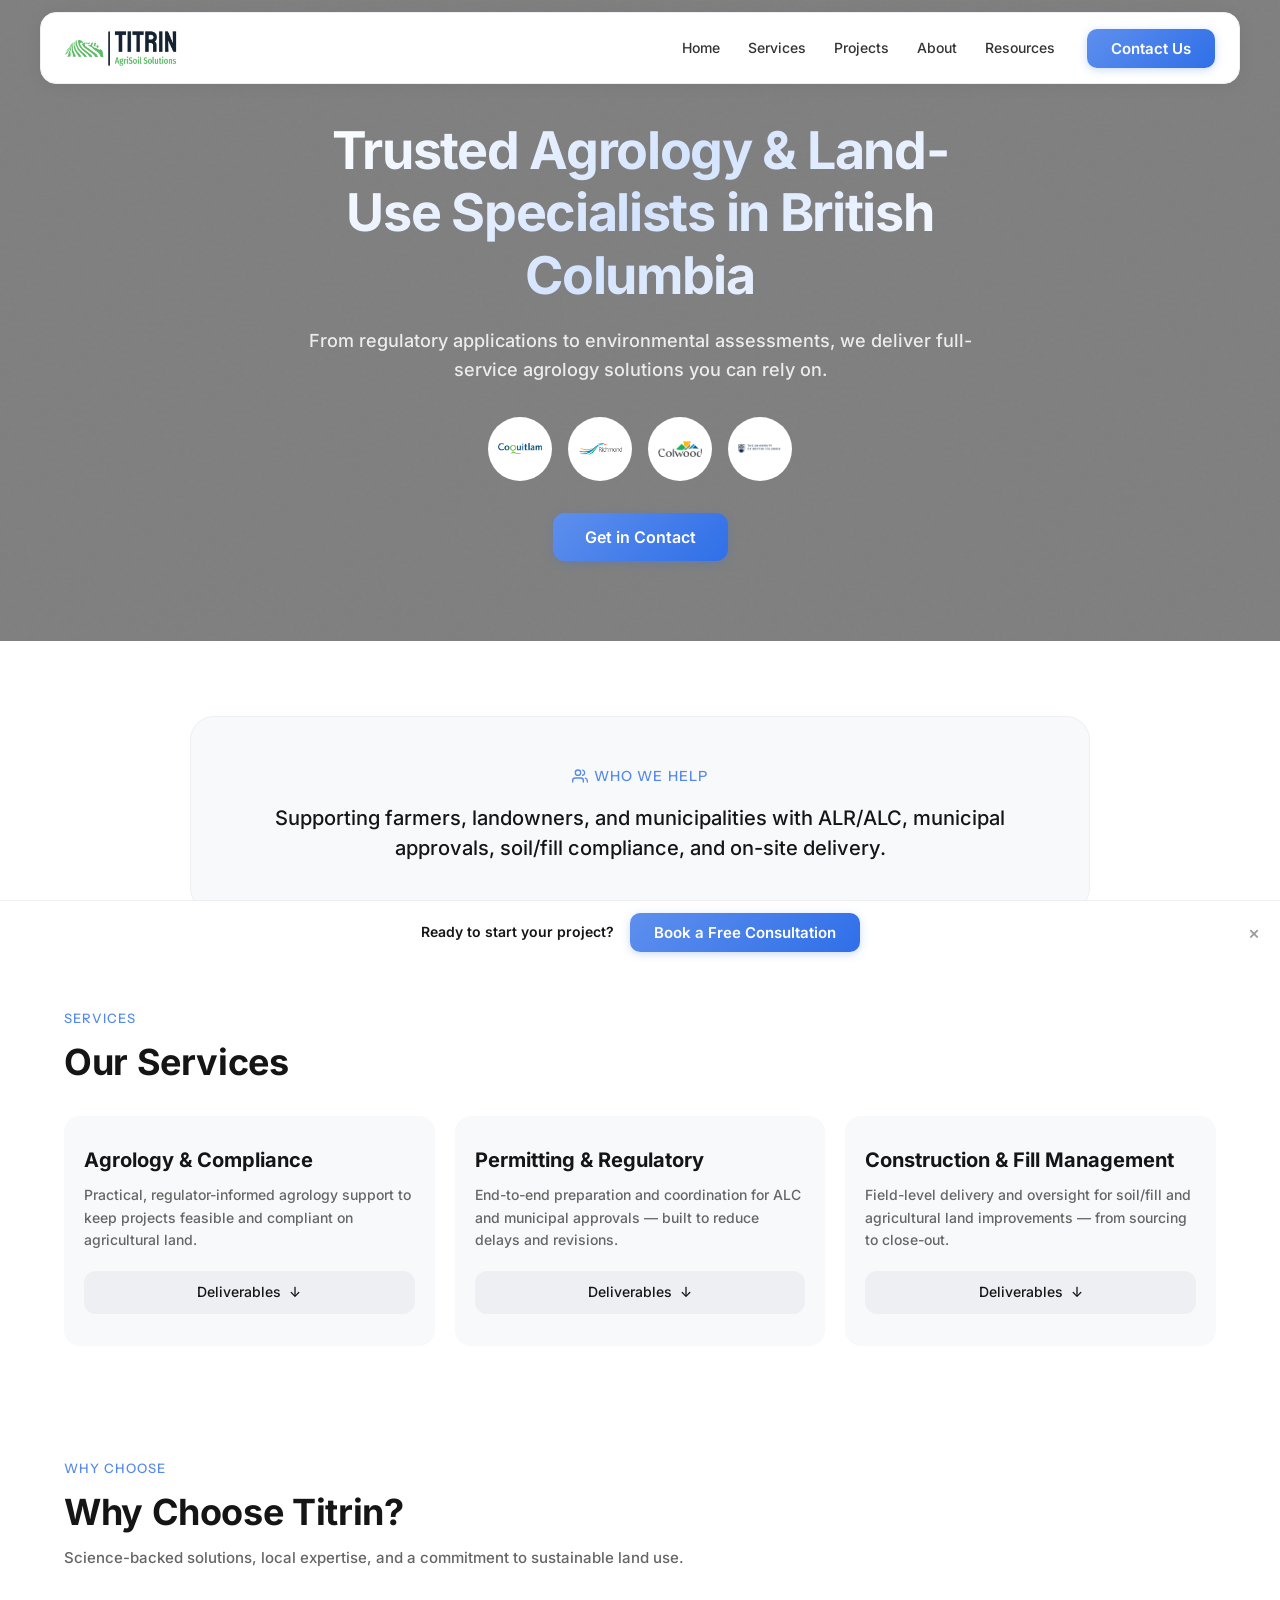
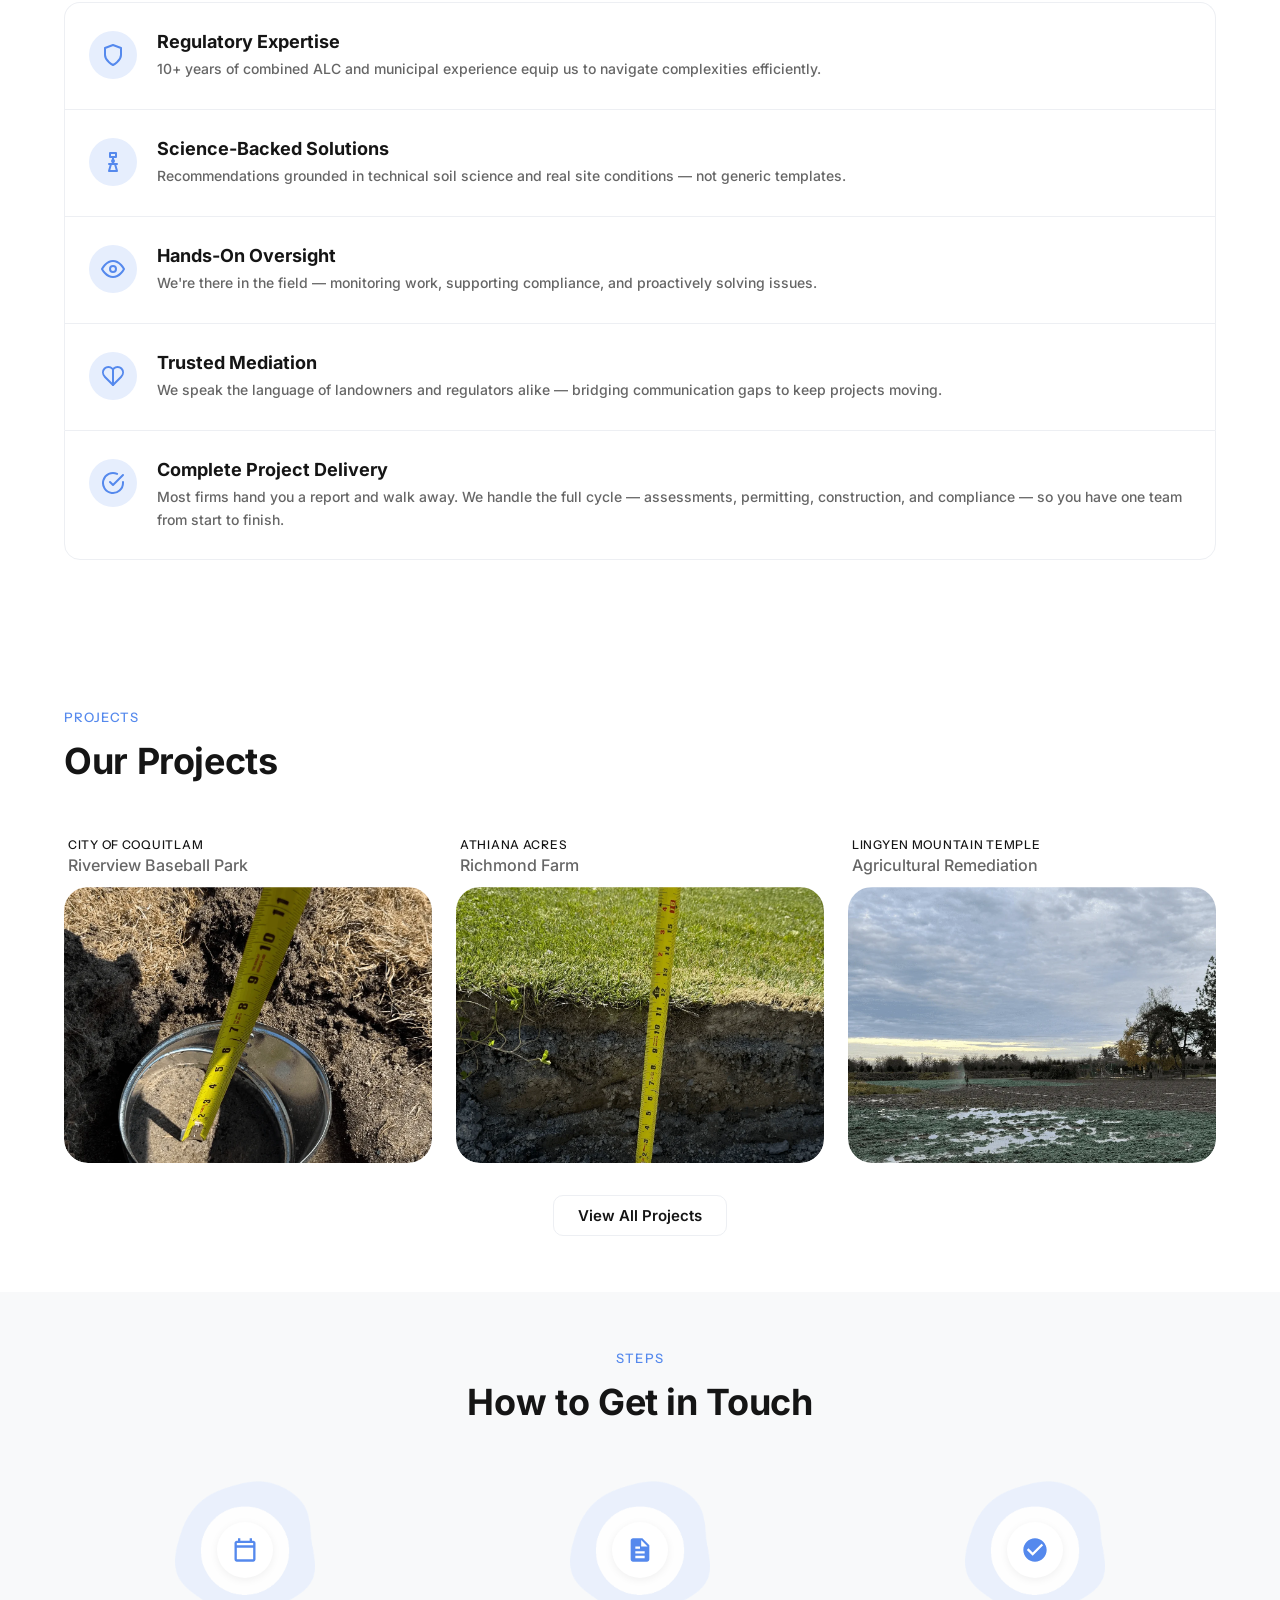
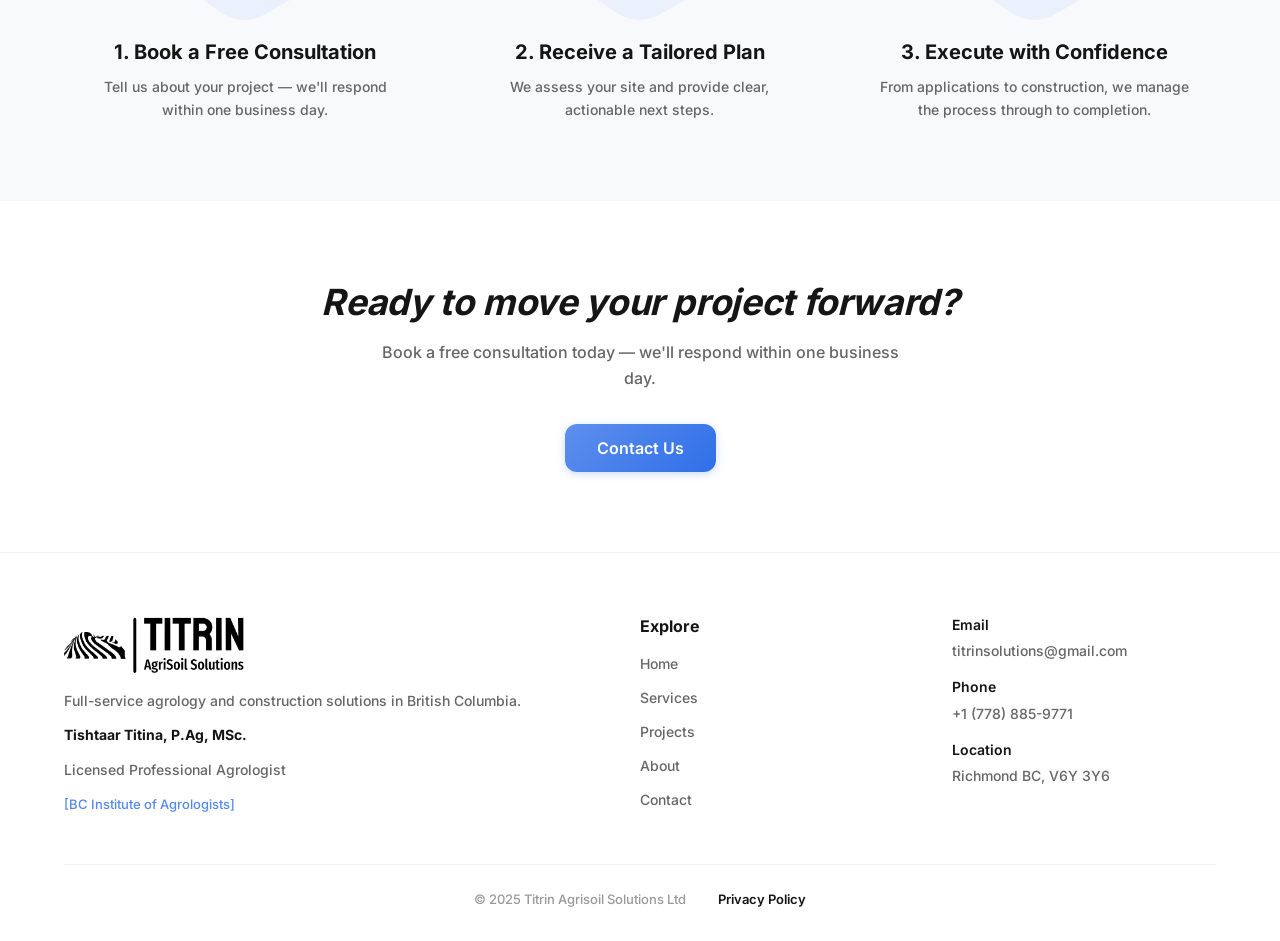
==== commit 29cb7665: "Add Resources link to navigation on all pages Co-Authored-By: Claude Opus 4.6 (1M context) <noreply@" ====
--- a/site/index.html
+++ b/site/index.html
@@ -4,20 +4,66 @@
   <meta charset="utf-8">
   <meta name="theme-color" content="#ffffff">
   <meta name="viewport" content="width=device-width, initial-scale=1">
-  <title>Titrin Agrisoil Solutions</title>
-  <meta name="description" content="From regulatory applications to environmental assessments, we deliver full-service agrology solutions you can rely on.">
+  <title>Titrin Agrisoil Solutions | Agrology & Land-Use Specialists in BC</title>
+  <meta name="keywords" content="agrology, agrologist, ALC application, agricultural land reserve, soil assessment, farm plan, municipal permitting, construction oversight, Richmond BC, British Columbia">
+  <meta name="description" content="Trusted agrology and land-use specialists in British Columbia. Expert ALC applications, agricultural soil assessments, farm plans, municipal permitting, and construction oversight in Richmond BC. Book a free consultation.">
   <meta property="og:type" content="website">
-  <meta property="og:title" content="Titrin Agrisoil Solutions">
-  <meta property="og:description" content="From regulatory applications to environmental assessments, we deliver full-service agrology solutions you can rely on.">
+  <meta property="og:url" content="https://titrin.ca/">
+  <meta property="og:image" content="https://titrin.ca/images/iPVQI3gD4EhGyw76dvoJw2JfsQ.png">
+  <meta property="og:title" content="Titrin Agrisoil Solutions | Agrology & Land-Use Specialists in BC">
+  <meta property="og:description" content="Trusted agrology and land-use specialists in British Columbia. Expert ALC applications, agricultural soil assessments, farm plans, municipal permitting, and construction oversight in Richmond BC. Book a free consultation.">
   <meta name="twitter:card" content="summary_large_image">
-  <meta name="twitter:title" content="Titrin Agrisoil Solutions">
-  <meta name="twitter:description" content="From regulatory applications to environmental assessments, we deliver full-service agrology solutions you can rely on.">
+  <meta name="twitter:title" content="Titrin Agrisoil Solutions | Agrology & Land-Use Specialists in BC">
+  <meta name="twitter:description" content="Trusted agrology and land-use specialists in British Columbia. Expert ALC applications, agricultural soil assessments, farm plans, municipal permitting, and construction oversight in Richmond BC. Book a free consultation.">
   <link rel="icon" href="images/favicon-light.png" media="(prefers-color-scheme: light)">
   <link rel="icon" href="images/favicon-dark.png" media="(prefers-color-scheme: dark)">
   <link rel="apple-touch-icon" href="images/touch-icon.png">
   <link rel="preload" href="css/styles.css?v=1774853017" as="style">
   <link rel="stylesheet" href="css/styles.css?v=1774853017">
   <link rel="preload" href="images/hero-video.mp4" as="video" type="video/mp4">
+  <link rel="alternate" hreflang="en-ca" href="https://titrin.ca/">
+  <link rel="canonical" href="https://titrin.ca/">
+  <script type="application/ld+json">
+  {
+    "@context": "https://schema.org",
+    "@type": "LocalBusiness",
+    "name": "Titrin Agrisoil Solutions",
+    "description": "Trusted agrology and land-use specialists in British Columbia. ALC applications, soil assessments, farm plans, permitting, and construction oversight.",
+    "url": "https://titrin.ca",
+    "telephone": "+17788859771",
+    "email": "titrinsolutions@gmail.com",
+    "address": {
+      "@type": "PostalAddress",
+      "addressLocality": "Richmond",
+      "addressRegion": "BC",
+      "postalCode": "V6Y 3Y6",
+      "addressCountry": "CA"
+    },
+    "geo": {
+      "@type": "GeoCoordinates",
+      "latitude": 49.1666,
+      "longitude": -123.1336
+    },
+    "founder": {
+      "@type": "Person",
+      "name": "Tishtaar Titina",
+      "jobTitle": "Professional Agrologist (P.Ag.)",
+      "honorificSuffix": "MSc."
+    },
+    "areaServed": {
+      "@type": "Place",
+      "name": "British Columbia, Canada"
+    },
+    "serviceType": ["Agrology", "ALC Applications", "Soil Assessments", "Farm Plans", "Municipal Permitting", "Construction Oversight", "Environmental Assessments"],
+    "priceRange": "$$",
+    "image": "https://titrin.ca/images/iPVQI3gD4EhGyw76dvoJw2JfsQ.png",
+    "sameAs": ["https://www.bcia.com"]
+  }
+  </script>
+  <meta name="geo.region" content="CA-BC">
+  <meta name="geo.placename" content="Richmond">
+  <meta name="geo.position" content="49.1666;-123.1336">
+  <meta name="ICBM" content="49.1666, -123.1336">
 </head>
 <body>
 
@@ -42,6 +88,7 @@
           <li><a href="#services" class="nav-link">Services</a></li>
           <li><a href="projects.html" class="nav-link">Projects</a></li>
           <li><a href="about.html" class="nav-link">About</a></li>
+          <li><a href="blog/" class="nav-link">Resources</a></li>
         </ul>
         <a href="contact.html" class="btn btn-primary nav-cta">Contact Us</a>
       </nav>
@@ -59,6 +106,7 @@
         <li><a href="#services" class="mobile-nav-link">Services</a></li>
         <li><a href="projects.html" class="mobile-nav-link">Projects</a></li>
         <li><a href="about.html" class="mobile-nav-link">About</a></li>
+        <li><a href="blog/" class="mobile-nav-link">Resources</a></li>
         <li><a href="contact.html" class="btn btn-primary mobile-nav-cta">Contact Us</a></li>
       </ul>
     </nav>
--- a/site/css/styles.css
+++ b/site/css/styles.css
@@ -1,2850 +1 @@
-/* ==========================================================================
-   Titrin Agrisoil Solutions - Shared Stylesheet
-   ========================================================================== */
-
-/* Local fonts - no external requests, no render blocking */
-@font-face { font-family: 'Inter'; src: url('../fonts/inter-400.woff2') format('woff2'); font-weight: 400; font-style: normal; font-display: swap; }
-@font-face { font-family: 'Inter'; src: url('../fonts/inter-500.woff2') format('woff2'); font-weight: 500; font-style: normal; font-display: swap; }
-@font-face { font-family: 'Inter'; src: url('../fonts/inter-600.woff2') format('woff2'); font-weight: 600; font-style: normal; font-display: swap; }
-@font-face { font-family: 'Inter'; src: url('../fonts/inter-700.woff2') format('woff2'); font-weight: 700; font-style: normal; font-display: swap; }
-@font-face { font-family: 'Inter'; src: url('../fonts/inter-900.woff2') format('woff2'); font-weight: 900; font-style: normal; font-display: swap; }
-@font-face { font-family: 'Instrument Sans'; src: url('../fonts/instrument-sans-400.woff2') format('woff2'); font-weight: 400; font-style: normal; font-display: swap; }
-@font-face { font-family: 'Instrument Sans'; src: url('../fonts/instrument-sans-500.woff2') format('woff2'); font-weight: 500; font-style: normal; font-display: swap; }
-@font-face { font-family: 'Instrument Sans'; src: url('../fonts/instrument-sans-700.woff2') format('woff2'); font-weight: 700; font-style: normal; font-display: swap; }
-
-/* --------------------------------------------------------------------------
-   2. CSS Custom Properties (Design Tokens)
-   -------------------------------------------------------------------------- */
-:root {
-  /* Colors */
-  --color-primary: #5589ed;
-  --color-primary-dark: #2f6fe8;
-  --color-primary-light: #e6eefd;
-  --color-dark-text: #151515;
-  --color-white: #fff;
-  --color-dark-gray: #333;
-  --color-medium-gray: #666;
-  --color-light-gray: #999;
-  --color-border-gray: #edeff3;
-  --color-off-white: #f8f9fa;
-  --color-near-black: #1c1e20;
-
-  /* Gradients */
-  --gradient-primary: linear-gradient(135deg, rgb(94, 143, 237), rgb(47, 111, 232));
-  --gradient-primary-hover: linear-gradient(135deg, rgb(74, 123, 217), rgb(37, 91, 202));
-
-  /* Typography */
-  --font-body: 'Inter', -apple-system, BlinkMacSystemFont, 'Segoe UI', sans-serif;
-  --font-heading: 'Inter', -apple-system, BlinkMacSystemFont, 'Segoe UI', sans-serif;
-  --font-accent: 'Instrument Sans', sans-serif;
-  --font-features: 'cv03', 'cv04', 'cv09', 'cv11';
-
-  /* Sizing */
-  --max-width: 1200px;
-  --header-height: 72px;
-  --section-padding: 56px 24px;
-  --section-padding-mobile: 48px 16px;
-  --border-radius-sm: 8px;
-  --border-radius-md: 16px;
-  --border-radius-lg: 24px;
-
-  /* Shadows */
-  --shadow-header: 0 2px 16px rgba(0, 0, 0, 0.06);
-  --shadow-card: 0 2px 12px rgba(0, 0, 0, 0.06);
-  --shadow-card-hover: 0 8px 24px rgba(0, 0, 0, 0.1);
-
-  /* Transitions */
-  --transition-fast: 0.2s ease;
-  --transition-medium: 0.3s ease;
-}
-
-/* --------------------------------------------------------------------------
-   3. CSS Reset / Base
-   -------------------------------------------------------------------------- */
-*,
-*::before,
-*::after {
-  box-sizing: border-box;
-  margin: 0;
-  padding: 0;
-}
-
-html {
-  scroll-behavior: smooth;
-  -webkit-text-size-adjust: 100%;
-}
-
-body {
-  font-family: var(--font-body);
-  font-optical-sizing: auto;
-  font-feature-settings: var(--font-features);
-  font-weight: 500;
-  font-size: 15px;
-  line-height: 1.6;
-  color: var(--color-medium-gray);
-  background-color: var(--color-white);
-  -webkit-font-smoothing: antialiased;
-  -moz-osx-font-smoothing: grayscale;
-}
-
-img,
-picture,
-video,
-svg {
-  display: block;
-  max-width: 100%;
-  height: auto;
-}
-
-a {
-  color: inherit;
-  text-decoration: none;
-}
-
-ul,
-ol {
-  list-style: none;
-}
-
-button,
-input,
-textarea,
-select {
-  font: inherit;
-  color: inherit;
-  border: none;
-  background: none;
-  outline: none;
-}
-
-button {
-  cursor: pointer;
-}
-
-/* --------------------------------------------------------------------------
-   4. Typography
-   -------------------------------------------------------------------------- */
-h1, h2, h3, h4, h5, h6 {
-  font-family: var(--font-heading);
-  font-feature-settings: var(--font-features);
-  font-weight: 700;
-  color: var(--color-dark-text);
-  line-height: 1.2;
-}
-
-h1 {
-  font-size: 48px;
-  letter-spacing: -0.02em;
-}
-
-h2 {
-  font-size: 36px;
-  letter-spacing: -0.01em;
-}
-
-h3 {
-  font-size: 24px;
-}
-
-h4 {
-  font-size: 20px;
-}
-
-h5 {
-  font-size: 16px;
-}
-
-p {
-  margin-bottom: 1em;
-}
-
-p:last-child {
-  margin-bottom: 0;
-}
-
-strong {
-  font-weight: 700;
-}
-
-/* --------------------------------------------------------------------------
-   5. Layout Utilities
-   -------------------------------------------------------------------------- */
-.container {
-  width: 100%;
-  max-width: var(--max-width);
-  margin: 0 auto;
-  padding: 0 24px;
-}
-
-/* BEM section wrappers (about.html, contact.html) */
-.section {
-  padding: var(--section-padding);
-}
-
-.section--white {
-  background-color: var(--color-white);
-}
-
-.section--light {
-  background-color: var(--color-off-white);
-}
-
-.section--blue-light {
-  background-color: var(--color-primary-light);
-}
-
-.section--dark {
-  background-color: var(--color-near-black);
-  color: var(--color-white);
-}
-
-.section__inner {
-  max-width: var(--max-width);
-  margin: 0 auto;
-  padding: 0 24px;
-}
-
-/* Section Labels (small caps above headings) */
-.section-label {
-  display: flex;
-  align-items: center;
-  justify-content: center;
-  gap: 6px;
-  font-family: var(--font-accent);
-  font-size: 13px;
-  font-weight: 500;
-  letter-spacing: 0.08em;
-  text-transform: uppercase;
-  color: var(--color-primary);
-  margin-bottom: 12px;
-}
-
-.section-label-icon {
-  display: inline-block;
-  vertical-align: middle;
-}
-
-.section-heading {
-  text-align: center;
-  margin-bottom: 16px;
-}
-
-.section-subtitle,
-.section-description {
-  text-align: center;
-  max-width: 640px;
-  margin: 0 auto 48px;
-  color: var(--color-medium-gray);
-}
-
-.section-cta {
-  text-align: center;
-  margin-top: 32px;
-}
-
-.visually-hidden {
-  position: absolute;
-  width: 1px;
-  height: 1px;
-  padding: 0;
-  margin: -1px;
-  overflow: hidden;
-  clip: rect(0, 0, 0, 0);
-  white-space: nowrap;
-  border: 0;
-}
-
-/* --------------------------------------------------------------------------
-   6. Buttons
-   -------------------------------------------------------------------------- */
-.btn {
-  display: inline-flex;
-  align-items: center;
-  justify-content: center;
-  gap: 8px;
-  padding: 12px 24px;
-  font-family: var(--font-body);
-  font-feature-settings: var(--font-features);
-  font-size: 15px;
-  font-weight: 600;
-  line-height: 1;
-  border-radius: 10px;
-  cursor: pointer;
-  transition: all var(--transition-fast);
-  white-space: nowrap;
-  text-decoration: none;
-}
-
-/* Primary Button (flat naming: btn-primary) */
-.btn-primary,
-.btn--primary {
-  background: var(--gradient-primary);
-  color: var(--color-white);
-  border: none;
-  box-shadow: 0 2px 8px rgba(47, 111, 232, 0.25);
-}
-
-.btn-primary:hover,
-.btn--primary:hover {
-  background: var(--gradient-primary-hover);
-  box-shadow: 0 4px 12px rgba(47, 111, 232, 0.35);
-  transform: translateY(-1px);
-}
-
-.btn-primary:active,
-.btn--primary:active {
-  transform: translateY(0);
-  box-shadow: 0 1px 4px rgba(47, 111, 232, 0.25);
-}
-
-/* Outline Button */
-.btn-outline,
-.btn--secondary {
-  background: transparent;
-  color: var(--color-dark-text);
-  border: 1.5px solid var(--color-border-gray);
-}
-
-.btn-outline:hover,
-.btn--secondary:hover {
-  border-color: var(--color-primary);
-  color: var(--color-primary);
-}
-
-/* Dark Button (for forms) */
-.btn--dark {
-  background: var(--color-near-black);
-  color: var(--color-white);
-  border: none;
-  width: 100%;
-  padding: 16px 24px;
-}
-
-.btn--dark:hover {
-  background: var(--color-dark-gray);
-}
-
-/* Large variant */
-.btn-lg {
-  padding: 16px 32px;
-  font-size: 16px;
-  border-radius: 12px;
-}
-
-/* Small variant */
-.btn--sm {
-  padding: 8px 16px;
-  font-size: 13px;
-  border-radius: 8px;
-}
-
-/* --------------------------------------------------------------------------
-   7a. Header - Flat naming (index.html, projects.html, privacy-policy.html, thank-you.html)
-   -------------------------------------------------------------------------- */
-.site-header {
-  position: fixed;
-  top: 0;
-  left: 0;
-  right: 0;
-  z-index: 1000;
-  padding: 12px 16px 0;
-}
-
-.header-bar {
-  max-width: var(--max-width);
-  margin: 0 auto;
-  background: rgba(255, 255, 255, 1);
-  backdrop-filter: blur(16px);
-  -webkit-backdrop-filter: blur(16px);
-  border: 1px solid var(--color-border-gray);
-  border-radius: var(--border-radius-md);
-  box-shadow: var(--shadow-header);
-  padding: 0 24px;
-  height: var(--header-height);
-  display: flex;
-  align-items: center;
-  justify-content: space-between;
-}
-
-.header-logo {
-  flex-shrink: 0;
-}
-
-.header-logo img {
-  height: 36px;
-  width: auto;
-}
-
-.header-nav {
-  display: flex;
-  align-items: center;
-  gap: 32px;
-}
-
-.nav-links {
-  display: flex;
-  align-items: center;
-  gap: 28px;
-}
-
-.nav-link {
-  font-size: 14px;
-  font-weight: 500;
-  color: var(--color-dark-gray);
-  transition: color var(--transition-fast);
-  position: relative;
-}
-
-.nav-link:hover {
-  color: var(--color-primary);
-}
-
-.nav-link.active {
-  color: var(--color-dark-gray);
-}
-
-.nav-cta {
-  flex-shrink: 0;
-}
-
-/* Hamburger (flat naming) */
-.hamburger {
-  display: none;
-  flex-direction: column;
-  justify-content: center;
-  gap: 5px;
-  width: 32px;
-  height: 32px;
-  cursor: pointer;
-  background: none;
-  border: none;
-  padding: 4px;
-}
-
-.hamburger-line {
-  display: block;
-  width: 100%;
-  height: 2px;
-  background: var(--color-dark-text);
-  border-radius: 1px;
-  transition: all var(--transition-fast);
-}
-
-.hamburger.is-open .hamburger-line:nth-child(1) {
-  transform: rotate(45deg) translate(5px, 5px);
-}
-
-.hamburger.is-open .hamburger-line:nth-child(2) {
-  opacity: 0;
-}
-
-.hamburger.is-open .hamburger-line:nth-child(3) {
-  transform: rotate(-45deg) translate(5px, -5px);
-}
-
-/* Mobile Menu (flat naming) */
-.mobile-menu {
-  display: none;
-  max-width: var(--max-width);
-  margin: 8px auto 0;
-  background: var(--color-white);
-  border: 1px solid var(--color-border-gray);
-  border-radius: var(--border-radius-md);
-  box-shadow: var(--shadow-card);
-  padding: 16px 24px;
-}
-
-.mobile-menu:not([hidden]) {
-  display: block;
-}
-
-.mobile-nav-links {
-  display: flex;
-  flex-direction: column;
-  gap: 4px;
-}
-
-.mobile-nav-link {
-  display: block;
-  padding: 12px 0;
-  font-size: 16px;
-  font-weight: 500;
-  color: var(--color-dark-gray);
-  border-bottom: 1px solid var(--color-border-gray);
-  transition: color var(--transition-fast);
-}
-
-.mobile-nav-link:last-child {
-  border-bottom: none;
-}
-
-.mobile-nav-link:hover {
-  color: var(--color-primary);
-}
-
-.mobile-nav-link.active {
-  color: var(--color-dark-gray);
-}
-
-.mobile-nav-cta {
-  margin-top: 8px;
-  text-align: center;
-  border-bottom: none !important;
-}
-
-/* --------------------------------------------------------------------------
-   7b. Header - BEM naming (about.html, contact.html)
-   -------------------------------------------------------------------------- */
-.header-wrapper {
-  position: sticky;
-  top: 0;
-  z-index: 1000;
-  padding: 12px 16px 0;
-}
-
-.header {
-  max-width: var(--max-width);
-  margin: 0 auto;
-  background: rgba(255, 255, 255, 1);
-  backdrop-filter: blur(16px);
-  -webkit-backdrop-filter: blur(16px);
-  border: 1px solid var(--color-border-gray);
-  border-radius: var(--border-radius-md);
-  box-shadow: var(--shadow-header);
-  padding: 0 24px;
-  height: var(--header-height);
-  display: flex;
-  align-items: center;
-  justify-content: space-between;
-  position: relative;
-}
-
-.header__logo {
-  flex-shrink: 0;
-}
-
-.header__logo img {
-  height: 36px;
-  width: auto;
-}
-
-.header__nav {
-  display: flex;
-  align-items: center;
-  gap: 32px;
-}
-
-.header__nav-links {
-  display: flex;
-  align-items: center;
-  gap: 28px;
-}
-
-.header__nav-link {
-  font-size: 14px;
-  font-weight: 500;
-  color: var(--color-dark-gray);
-  transition: color var(--transition-fast);
-  position: relative;
-}
-
-.header__nav-link:hover {
-  color: var(--color-primary);
-}
-
-.header__nav-link--active {
-  color: var(--color-dark-gray);
-}
-
-.header__cta {
-  flex-shrink: 0;
-}
-
-/* Hamburger (BEM) */
-.header__hamburger {
-  display: none;
-  flex-direction: column;
-  justify-content: center;
-  gap: 5px;
-  width: 32px;
-  height: 32px;
-  cursor: pointer;
-  background: none;
-  border: none;
-  padding: 4px;
-}
-
-.header__hamburger span {
-  display: block;
-  width: 100%;
-  height: 2px;
-  background: var(--color-dark-text);
-  border-radius: 1px;
-  transition: all var(--transition-fast);
-}
-
-.header__hamburger.is-open span:nth-child(1) {
-  transform: rotate(45deg) translate(5px, 5px);
-}
-
-.header__hamburger.is-open span:nth-child(2) {
-  opacity: 0;
-}
-
-.header__hamburger.is-open span:nth-child(3) {
-  transform: rotate(-45deg) translate(5px, -5px);
-}
-
-/* Mobile Menu (BEM) */
-.header__mobile-menu {
-  display: none;
-  position: absolute;
-  top: calc(100% + 8px);
-  left: 0;
-  right: 0;
-  background: var(--color-white);
-  border: 1px solid var(--color-border-gray);
-  border-radius: var(--border-radius-md);
-  box-shadow: var(--shadow-card);
-  padding: 16px 24px;
-  flex-direction: column;
-  gap: 4px;
-  z-index: 100;
-}
-
-.header__mobile-menu.is-open {
-  display: flex;
-}
-
-.header__mobile-menu .header__nav-link {
-  display: block;
-  padding: 12px 0;
-  font-size: 16px;
-  border-bottom: 1px solid var(--color-border-gray);
-}
-
-.header__mobile-menu .header__nav-link:last-of-type {
-  border-bottom: none;
-}
-
-.header__mobile-menu .btn {
-  margin-top: 8px;
-  text-align: center;
-}
-
-/* --------------------------------------------------------------------------
-   8. Hero Section (index.html)
-   -------------------------------------------------------------------------- */
-.hero {
-  position: relative;
-  min-height: 540px;
-  display: flex;
-  align-items: center;
-  justify-content: center;
-  text-align: center;
-  padding: 120px 24px 80px;
-  overflow: hidden;
-}
-
-.hero-media {
-  position: absolute;
-  inset: 0;
-  z-index: 0;
-}
-
-.hero-video {
-  width: 100%;
-  height: 100%;
-  object-fit: cover;
-}
-
-.hero-overlay {
-  position: absolute;
-  inset: 0;
-  background: rgba(0, 0, 0, 0.5);
-  z-index: 1;
-}
-
-.hero-texture {
-  position: absolute;
-  inset: 0;
-  z-index: 2;
-  opacity: 0.03;
-  background-image: url("data:image/svg+xml,%3Csvg viewBox='0 0 256 256' xmlns='http://www.w3.org/2000/svg'%3E%3Cfilter id='noise'%3E%3CfeTurbulence type='fractalNoise' baseFrequency='0.65' numOctaves='3' stitchTiles='stitch'/%3E%3C/filter%3E%3Crect width='100%25' height='100%25' filter='url(%23noise)'/%3E%3C/svg%3E");
-  pointer-events: none;
-}
-
-.hero-content {
-  position: relative;
-  z-index: 3;
-  max-width: 720px;
-}
-
-.hero-content h1 {
-  color: var(--color-white);
-  font-size: 52px;
-  margin-bottom: 20px;
-  letter-spacing: -0.025em;
-}
-
-.hero-subtitle {
-  color: rgba(255, 255, 255, 0.85);
-  font-size: 18px;
-  line-height: 1.6;
-  margin-bottom: 32px;
-}
-
-.trust-badges {
-  display: flex;
-  align-items: center;
-  justify-content: center;
-  gap: 16px;
-  flex-wrap: wrap;
-  margin-bottom: 32px;
-}
-
-.hero-content .btn {
-  margin-bottom: 0;
-}
-
-.trust-badges + .btn {
-  margin-top: 0;
-}
-
-.trust-badges img {
-  width: 64px;
-  height: 64px;
-  border-radius: 50%;
-  object-fit: contain;
-  padding: 8px;
-  border: 2px solid rgba(255, 255, 255, 0.3);
-  background: rgba(255, 255, 255, 1);
-}
-
-/* --------------------------------------------------------------------------
-   9. Who We Help Section
-   -------------------------------------------------------------------------- */
-.who-we-help {
-  padding: 40px 24px;
-  background-color: var(--color-white);
-}
-
-.who-we-help-card {
-  max-width: 900px;
-  margin: 0 auto;
-  text-align: center;
-  background: var(--color-off-white);
-  border-radius: var(--border-radius-lg);
-  padding: 48px 56px;
-  border: 1px solid var(--color-border-gray);
-}
-
-.who-we-help-card .section-label {
-  justify-content: center;
-  margin-bottom: 16px;
-  font-size: 14px;
-}
-
-.who-we-help-text {
-  font-size: 20px;
-  font-weight: 500;
-  line-height: 1.5;
-  color: var(--color-dark-text);
-  margin: 0;
-}
-
-/* --------------------------------------------------------------------------
-   10. Services Section
-   -------------------------------------------------------------------------- */
-.services {
-  padding: var(--section-padding);
-  background-color: var(--color-white);
-}
-
-.services .section-label {
-  justify-content: flex-start;
-}
-
-.services h2 {
-  text-align: left;
-  margin-bottom: 32px;
-}
-
-.services-grid {
-  display: grid;
-  grid-template-columns: repeat(3, 1fr);
-  gap: 20px;
-}
-
-.service-card {
-  background: var(--color-off-white);
-  border-radius: var(--border-radius-lg);
-  padding: 32px 28px;
-  display: flex;
-  flex-direction: column;
-  transition: transform var(--transition-medium), box-shadow var(--transition-medium);
-}
-
-.service-card:hover {
-  transform: translateY(-4px);
-  box-shadow: var(--shadow-card-hover);
-}
-
-.service-card h3 {
-  font-size: 20px;
-  margin-bottom: 12px;
-}
-
-.service-card p {
-  color: var(--color-medium-gray);
-  font-size: 14px;
-  line-height: 1.6;
-  flex: 1;
-  margin-bottom: 20px;
-}
-
-.service-link {
-  display: inline-flex;
-  align-items: center;
-  justify-content: center;
-  gap: 8px;
-  font-size: 14px;
-  font-weight: 500;
-  color: var(--color-dark-text);
-  background: var(--color-border-gray);
-  padding: 10px 20px;
-  border-radius: 12px;
-  border: none;
-  cursor: pointer;
-  font-family: var(--font-body);
-  transition: background var(--transition-fast), color var(--transition-fast);
-  width: 100%;
-}
-
-.service-link:hover {
-  background: var(--color-dark-gray);
-  color: var(--color-white);
-}
-
-/* --------------------------------------------------------------------------
-   11. Why Choose / Features Grid (index.html)
-   -------------------------------------------------------------------------- */
-.why-choose {
-  padding: var(--section-padding);
-  background-color: var(--color-white);
-}
-
-.why-choose .section-label {
-  justify-content: flex-start;
-}
-
-.why-choose h2 {
-  text-align: left;
-  margin-bottom: 12px;
-}
-
-.why-choose .section-subtitle {
-  text-align: left;
-  max-width: none;
-  margin-bottom: 32px;
-}
-
-.features-grid {
-  display: grid;
-  grid-template-columns: repeat(2, 1fr);
-  gap: 24px;
-  max-width: 900px;
-  margin: 0 auto;
-}
-
-/* index.html feature cards (icon on top, stacked layout) - legacy */
-.feature-card {
-  background: var(--color-white);
-  border-radius: var(--border-radius-md);
-  padding: 32px;
-  text-align: center;
-  transition: box-shadow var(--transition-medium);
-}
-
-.feature-card:hover {
-  box-shadow: var(--shadow-card-hover);
-}
-
-.feature-card .feature-icon {
-  width: 56px;
-  height: 56px;
-  background: var(--color-primary-light);
-  border-radius: 50%;
-  display: flex;
-  align-items: center;
-  justify-content: center;
-  margin: 0 auto 20px;
-  color: var(--color-primary);
-}
-
-.feature-card .feature-icon svg {
-  width: 28px;
-  height: 28px;
-}
-
-.feature-card h3 {
-  font-size: 20px;
-  margin-bottom: 12px;
-}
-
-.feature-card p {
-  color: var(--color-medium-gray);
-  font-size: 14px;
-  line-height: 1.6;
-}
-
-.feature-card--wide {
-  grid-column: 1 / -1;
-  max-width: 500px;
-  justify-self: center;
-}
-
-/* index.html "Why Choose" - single column, icon-left rows */
-.features-list {
-  display: flex;
-  flex-direction: column;
-  gap: 0;
-  max-width: 100%;
-  margin: 0;
-}
-
-.feature-row {
-  display: flex;
-  align-items: flex-start;
-  gap: 20px;
-  padding: 28px 24px;
-  border: 1px solid var(--color-border-gray);
-  border-bottom: none;
-  background: var(--color-white);
-  transition: background var(--transition-fast);
-}
-
-.feature-row:first-child {
-  border-radius: var(--border-radius-md) var(--border-radius-md) 0 0;
-}
-
-.feature-row:last-child {
-  border-bottom: 1px solid var(--color-border-gray);
-  border-radius: 0 0 var(--border-radius-md) var(--border-radius-md);
-}
-
-.feature-row:hover {
-  background: var(--color-off-white);
-}
-
-.feature-row-icon {
-  width: 48px;
-  height: 48px;
-  min-width: 48px;
-  background: var(--color-primary-light);
-  border-radius: 50%;
-  display: flex;
-  align-items: center;
-  justify-content: center;
-  color: var(--color-primary);
-  flex-shrink: 0;
-}
-
-.feature-row-icon svg {
-  width: 24px;
-  height: 24px;
-}
-
-.feature-row-content {
-  flex: 1;
-}
-
-.feature-row-content h3 {
-  font-size: 18px;
-  font-weight: 700;
-  margin-bottom: 6px;
-  color: var(--color-dark-text);
-}
-
-.feature-row-content p {
-  font-size: 14px;
-  line-height: 1.6;
-  color: var(--color-medium-gray);
-  margin-bottom: 0;
-}
-
-/* about.html feature items (icon left, text right layout) */
-.feature-item {
-  display: flex;
-  align-items: flex-start;
-  gap: 20px;
-  background: var(--color-white);
-  border-radius: var(--border-radius-md);
-  padding: 28px;
-  transition: box-shadow var(--transition-medium);
-}
-
-.feature-item:hover {
-  box-shadow: var(--shadow-card-hover);
-}
-
-.feature-item__icon {
-  width: 52px;
-  height: 52px;
-  min-width: 52px;
-  background: var(--color-primary-light);
-  border-radius: 50%;
-  display: flex;
-  align-items: center;
-  justify-content: center;
-}
-
-.feature-item__icon svg {
-  width: 28px;
-  height: 28px;
-}
-
-.feature-item__content {
-  flex: 1;
-}
-
-.feature-item__title {
-  font-size: 18px;
-  font-weight: 700;
-  color: var(--color-dark-text);
-  margin-bottom: 8px;
-}
-
-.feature-item__description {
-  font-size: 14px;
-  line-height: 1.6;
-  color: var(--color-medium-gray);
-}
-
-/* Center the last odd feature item */
-.features-grid .feature-item:nth-child(5):last-child {
-  grid-column: 1 / -1;
-  max-width: 500px;
-  justify-self: center;
-}
-
-/* --------------------------------------------------------------------------
-   12. Projects Preview (index.html)
-   -------------------------------------------------------------------------- */
-.projects-preview {
-  padding: var(--section-padding);
-  background-color: var(--color-white);
-}
-
-.projects-preview .section-label {
-  justify-content: flex-start;
-}
-
-.projects-preview h2 {
-  text-align: left;
-  margin-bottom: 32px;
-}
-
-.projects-grid {
-  display: grid;
-  grid-template-columns: repeat(3, 1fr);
-  gap: 24px;
-}
-
-.project-card {
-  border-radius: var(--border-radius-lg);
-  overflow: hidden;
-  background: var(--color-white);
-  transition: box-shadow var(--transition-medium), transform var(--transition-medium);
-}
-
-.project-card:hover {
-  box-shadow: var(--shadow-card-hover);
-  transform: translateY(-4px);
-}
-
-.project-card-body {
-  padding: 20px 4px 12px;
-}
-
-.project-client {
-  display: block;
-  font-family: var(--font-accent);
-  font-size: 12px;
-  font-weight: 500;
-  letter-spacing: 0.06em;
-  text-transform: uppercase;
-  color: var(--color-dark-text);
-  margin-bottom: 2px;
-}
-
-.project-card-body h3 {
-  font-size: 16px;
-  font-weight: 500;
-  margin-bottom: 0;
-  color: var(--color-medium-gray);
-}
-
-.project-card-body p {
-  display: none;
-}
-
-.project-card-image {
-  aspect-ratio: 4 / 3;
-  overflow: hidden;
-  border-radius: var(--border-radius-lg);
-}
-
-.project-card-image img {
-  width: 100%;
-  height: 100%;
-  object-fit: cover;
-  transition: transform var(--transition-medium);
-}
-
-.project-card:hover .project-card-image img {
-  transform: scale(1.05);
-}
-
-/* --------------------------------------------------------------------------
-   13. Steps Section
-   -------------------------------------------------------------------------- */
-.steps {
-  padding: var(--section-padding);
-  background-color: var(--color-off-white);
-}
-
-.steps h2 {
-  text-align: center;
-  margin-bottom: 32px;
-}
-
-.steps-grid {
-  display: grid;
-  grid-template-columns: repeat(3, 1fr);
-  gap: 32px;
-}
-
-.step-card {
-  text-align: center;
-  padding: 24px;
-}
-
-.step-icon-wrap {
-  position: relative;
-  width: 140px;
-  height: 140px;
-  margin: 0 auto 20px;
-}
-
-.step-icon-bg {
-  position: absolute;
-  top: 0;
-  left: 0;
-  width: 100%;
-  height: 100%;
-  object-fit: contain;
-  opacity: 0.8;
-}
-
-.step-icon {
-  position: absolute;
-  top: 50%;
-  left: 50%;
-  transform: translate(-50%, -50%);
-  z-index: 2;
-  color: var(--color-primary);
-}
-
-.step-icon-circle {
-  position: absolute;
-  top: 50%;
-  left: 50%;
-  transform: translate(-50%, -50%);
-  z-index: 2;
-  width: 56px;
-  height: 56px;
-  background: var(--color-white);
-  border-radius: 50%;
-  display: flex;
-  align-items: center;
-  justify-content: center;
-  box-shadow: 0 2px 8px rgba(0,0,0,0.06);
-}
-
-.step-icon-circle svg {
-  width: 28px;
-  height: 28px;
-}
-
-.step-card h3 {
-  font-size: 20px;
-  margin-bottom: 12px;
-}
-
-.step-card p {
-  font-size: 14px;
-  line-height: 1.6;
-  color: var(--color-medium-gray);
-}
-
-/* --------------------------------------------------------------------------
-   14. CTA Banner (index.html, projects.html)
-   -------------------------------------------------------------------------- */
-.cta-banner {
-  background: transparent;
-  border-radius: 0;
-  padding: 64px 40px;
-  text-align: center;
-  margin: 0 24px 80px;
-  max-width: var(--max-width);
-  margin-left: auto;
-  margin-right: auto;
-}
-
-.cta-banner--full {
-  border-radius: 0;
-  margin: 0;
-  max-width: 100%;
-  padding: 80px 40px;
-}
-
-.cta-banner-inner {
-  max-width: var(--max-width);
-  margin: 0 auto;
-  padding: 0 24px;
-}
-
-.cta-banner h2 {
-  color: var(--color-dark-text);
-  font-style: italic;
-  margin-bottom: 16px;
-}
-
-.cta-banner p {
-  color: var(--color-medium-gray);
-  font-size: 16px;
-  max-width: 520px;
-  margin: 0 auto 32px;
-}
-
-.cta-banner .btn {
-  margin-top: 0;
-}
-
-/* CTA banner inside about.html section wrapper */
-.section .cta-banner {
-  margin: 0 auto;
-  background: transparent;
-}
-
-.cta-banner__title {
-  color: var(--color-dark-text);
-  font-style: italic;
-  margin-bottom: 16px;
-}
-
-/* --------------------------------------------------------------------------
-   15a. Footer - Flat naming (index.html, projects.html, privacy-policy.html, thank-you.html)
-   -------------------------------------------------------------------------- */
-.site-footer {
-  background: var(--color-white);
-  color: var(--color-medium-gray);
-  padding: 64px 24px 32px;
-  border-top: 1px solid var(--color-border-gray);
-}
-
-.footer-grid {
-  display: grid;
-  grid-template-columns: 2fr 1fr 1fr;
-  gap: 48px;
-  margin-bottom: 48px;
-}
-
-.footer-brand {
-  display: flex;
-  flex-direction: column;
-  gap: 12px;
-}
-
-.footer-logo {
-  height: auto;
-  width: 180px;
-  max-width: 180px;
-  margin-bottom: 4px;
-}
-
-.footer-brand p {
-  font-size: 14px;
-  line-height: 1.6;
-  margin-bottom: 0;
-}
-
-.footer-credential {
-  font-size: 13px;
-  color: var(--color-medium-gray);
-}
-
-.footer-credential strong {
-  color: var(--color-dark-text);
-}
-
-.site-footer .footer-link {
-  color: var(--color-primary);
-  font-size: 13px;
-  transition: color var(--transition-fast);
-}
-
-.site-footer .footer-link:hover {
-  color: var(--color-primary-dark);
-}
-
-.footer-nav h4 {
-  color: var(--color-dark-text);
-  font-size: 16px;
-  margin-bottom: 16px;
-}
-
-.footer-nav ul {
-  display: flex;
-  flex-direction: column;
-  gap: 10px;
-}
-
-.footer-nav ul a {
-  font-size: 14px;
-  color: var(--color-medium-gray);
-  transition: color var(--transition-fast);
-}
-
-.footer-nav ul a:hover {
-  color: var(--color-primary);
-}
-
-.footer-contact h4 {
-  color: var(--color-dark-text);
-  font-size: 14px;
-  font-weight: 600;
-  margin-bottom: 6px;
-  margin-top: 16px;
-}
-
-.footer-contact h4:first-child {
-  margin-top: 0;
-}
-
-.footer-contact a,
-.footer-contact p {
-  font-size: 14px;
-  color: var(--color-medium-gray);
-  transition: color var(--transition-fast);
-  margin-bottom: 0;
-}
-
-.footer-contact a:hover {
-  color: var(--color-primary);
-}
-
-.footer-bottom {
-  display: flex;
-  align-items: center;
-  justify-content: center;
-  gap: 32px;
-  padding-top: 24px;
-  border-top: 1px solid var(--color-border-gray);
-  font-size: 13px;
-}
-
-.footer-bottom p {
-  margin-bottom: 0;
-  color: var(--color-light-gray);
-}
-
-.footer-bottom a {
-  color: var(--color-dark-text);
-  font-weight: 600;
-  transition: color var(--transition-fast);
-}
-
-.footer-bottom a:hover {
-  color: var(--color-primary);
-}
-
-/* --------------------------------------------------------------------------
-   15b. Footer - BEM naming (about.html, contact.html)
-   -------------------------------------------------------------------------- */
-.footer {
-  background: var(--color-white);
-  color: var(--color-medium-gray);
-  padding: 64px 0 32px;
-  border-top: 1px solid var(--color-border-gray);
-}
-
-.footer__inner {
-  max-width: var(--max-width);
-  margin: 0 auto;
-  padding: 0 24px;
-}
-
-.footer__grid {
-  display: grid;
-  grid-template-columns: 2fr 1fr 1fr;
-  gap: 48px;
-  margin-bottom: 48px;
-}
-
-.footer__brand {
-  display: flex;
-  flex-direction: column;
-  gap: 12px;
-}
-
-.footer__logo {
-  display: inline-block;
-}
-
-.footer__logo img {
-  height: auto;
-  width: 180px;
-  max-width: 180px;
-}
-
-.footer__brand-description {
-  font-size: 14px;
-  line-height: 1.6;
-}
-
-.footer__heading {
-  color: var(--color-dark-text);
-  font-size: 16px;
-  margin-bottom: 16px;
-}
-
-.footer__links {
-  display: flex;
-  flex-direction: column;
-  gap: 10px;
-}
-
-.footer__link {
-  font-size: 14px;
-  color: var(--color-medium-gray);
-  transition: color var(--transition-fast);
-}
-
-.footer__link:hover {
-  color: var(--color-primary);
-}
-
-.footer__nav h4 {
-  color: var(--color-dark-text);
-  font-size: 16px;
-  margin-bottom: 16px;
-}
-
-.footer__nav ul {
-  display: flex;
-  flex-direction: column;
-  gap: 10px;
-}
-
-.footer__nav ul a,
-.footer__nav ul li a {
-  font-size: 14px;
-  color: var(--color-medium-gray);
-  transition: color var(--transition-fast);
-}
-
-.footer__nav ul a:hover,
-.footer__nav ul li a:hover {
-  color: var(--color-primary);
-}
-
-.footer__contact {
-  display: flex;
-  flex-direction: column;
-  gap: 4px;
-}
-
-.footer__contact-item {
-  display: flex;
-  align-items: center;
-  gap: 10px;
-  font-size: 14px;
-  margin-bottom: 8px;
-}
-
-.footer__contact-item svg {
-  flex-shrink: 0;
-  width: 18px;
-  height: 18px;
-}
-
-.footer__contact-item a {
-  color: var(--color-medium-gray);
-  transition: color var(--transition-fast);
-}
-
-.footer__contact-item a:hover {
-  color: var(--color-primary);
-}
-
-.footer__bottom {
-  display: flex;
-  align-items: center;
-  justify-content: center;
-  gap: 32px;
-  padding-top: 24px;
-  border-top: 1px solid var(--color-border-gray);
-  font-size: 13px;
-}
-
-.footer__copyright {
-  margin-bottom: 0;
-  color: var(--color-light-gray);
-}
-
-.footer__privacy {
-  color: var(--color-dark-text);
-  font-weight: 600;
-  transition: color var(--transition-fast);
-}
-
-.footer__privacy:hover {
-  color: var(--color-primary);
-}
-
-/* --------------------------------------------------------------------------
-   16. About Page
-   -------------------------------------------------------------------------- */
-.about-hero {
-  display: grid;
-  grid-template-columns: 1fr 1fr;
-  gap: 64px;
-  align-items: center;
-  padding: 120px 24px 80px;
-  max-width: var(--max-width);
-  margin: 0 auto;
-}
-
-.about-hero__text h1 {
-  margin-bottom: 16px;
-}
-
-.about-hero__bio {
-  font-size: 16px;
-  line-height: 1.7;
-  color: var(--color-medium-gray);
-}
-
-.about-hero__gallery {
-  position: relative;
-}
-
-.about-hero__gallery img:first-child {
-  border-radius: var(--border-radius-md);
-}
-
-/* Credentials & Affiliations */
-.credentials-list {
-  display: flex;
-  flex-direction: column;
-  gap: 20px;
-}
-
-.credential-item {
-  display: flex;
-  align-items: center;
-  gap: 16px;
-  padding: 16px 20px;
-  background: var(--color-off-white);
-  border-radius: var(--border-radius-sm);
-}
-
-.credential-item__icon {
-  width: 40px;
-  height: 40px;
-  min-width: 40px;
-  background: var(--color-primary-light);
-  border-radius: 50%;
-  display: flex;
-  align-items: center;
-  justify-content: center;
-}
-
-.credential-item__icon svg {
-  width: 20px;
-  height: 20px;
-}
-
-.credential-item__text {
-  font-size: 14px;
-  line-height: 1.5;
-  color: var(--color-dark-gray);
-}
-
-/* --------------------------------------------------------------------------
-   17. Contact Page
-   -------------------------------------------------------------------------- */
-.contact-hero {
-  background: var(--color-white);
-  padding: 120px 24px 64px;
-}
-
-.contact-hero__inner {
-  max-width: var(--max-width);
-  margin: 0 auto;
-  display: grid;
-  grid-template-columns: 1fr 1fr;
-  gap: 48px;
-  align-items: center;
-}
-
-.contact-hero__text h1 {
-  margin-bottom: 16px;
-}
-
-.contact-hero__text p {
-  font-size: 17px;
-  line-height: 1.6;
-  color: var(--color-medium-gray);
-}
-
-.contact-hero__image {
-  border-radius: var(--border-radius-md);
-  overflow: hidden;
-}
-
-.contact-hero__image img {
-  width: 100%;
-  height: auto;
-  display: block;
-  border-radius: var(--border-radius-md);
-}
-
-/* Contact Columns */
-.contact-columns {
-  display: grid;
-  grid-template-columns: 1fr 1fr;
-  gap: 48px;
-  margin-top: 32px;
-}
-
-.contact-form-wrapper h2 {
-  margin-bottom: 12px;
-}
-
-.contact-form-subtitle {
-  font-size: 14px;
-  color: var(--color-medium-gray);
-  margin-bottom: 24px;
-}
-
-.contact-form {
-  display: flex;
-  flex-direction: column;
-  gap: 16px;
-}
-
-.form-group {
-  width: 100%;
-}
-
-.form-group__input,
-.form-group__textarea {
-  width: 100%;
-  padding: 14px 16px;
-  font-size: 14px;
-  color: var(--color-dark-text);
-  background: var(--color-off-white);
-  border: 1.5px solid var(--color-border-gray);
-  border-radius: var(--border-radius-sm);
-  transition: border-color var(--transition-fast);
-}
-
-.form-group__input:focus,
-.form-group__textarea:focus {
-  border-color: var(--color-primary);
-  outline: none;
-  background: var(--color-white);
-}
-
-.form-group__input::placeholder,
-.form-group__textarea::placeholder {
-  color: var(--color-light-gray);
-}
-
-.form-group__textarea {
-  resize: vertical;
-  min-height: 120px;
-}
-
-.contact-form__submit {
-  margin-top: 8px;
-}
-
-/* Contact Info */
-.contact-info-wrapper h2 {
-  margin-bottom: 12px;
-}
-
-.contact-info-description {
-  font-size: 14px;
-  color: var(--color-medium-gray);
-  margin-bottom: 32px;
-}
-
-.contact-cards {
-  display: flex;
-  flex-direction: column;
-  gap: 16px;
-}
-
-.contact-card {
-  display: flex;
-  align-items: flex-start;
-  gap: 16px;
-  padding: 24px;
-  background: var(--color-off-white);
-  border-radius: var(--border-radius-md);
-}
-
-.contact-card__icon {
-  width: 48px;
-  height: 48px;
-  min-width: 48px;
-  background: var(--color-primary-light);
-  border-radius: 50%;
-  display: flex;
-  align-items: center;
-  justify-content: center;
-  color: var(--color-primary);
-}
-
-.contact-card__icon svg {
-  width: 24px;
-  height: 24px;
-}
-
-.contact-card__body {
-  display: flex;
-  flex-direction: column;
-  gap: 8px;
-}
-
-.contact-card__value {
-  font-size: 15px;
-  font-weight: 600;
-  color: var(--color-dark-text);
-  margin-bottom: 0;
-}
-
-.contact-card__action {
-  font-size: 14px;
-  font-weight: 500;
-  color: var(--color-primary);
-  transition: color var(--transition-fast);
-}
-
-.contact-card__action:hover {
-  color: var(--color-primary-dark);
-}
-
-/* --------------------------------------------------------------------------
-   18. Projects Page
-   -------------------------------------------------------------------------- */
-.page-intro {
-  position: relative;
-  padding: 140px 24px 64px;
-  text-align: center;
-  background: var(--color-near-black);
-  overflow: hidden;
-}
-
-.page-intro-bg {
-  position: absolute;
-  inset: 0;
-  z-index: 0;
-}
-
-.page-intro-bg img {
-  width: 100%;
-  height: 100%;
-  object-fit: cover;
-  opacity: 0.35;
-}
-
-.page-intro .container {
-  position: relative;
-  z-index: 1;
-}
-
-.page-intro h1 {
-  margin-bottom: 16px;
-  color: var(--color-white);
-}
-
-.page-intro-text {
-  font-size: 17px;
-  line-height: 1.6;
-  color: rgba(255, 255, 255, 0.8);
-  max-width: 640px;
-  margin: 0 auto;
-}
-
-.projects-detail {
-  padding: var(--section-padding);
-  background-color: var(--color-white);
-}
-
-.projects-page-grid {
-  display: grid;
-  grid-template-columns: repeat(2, 1fr);
-  gap: 32px;
-}
-
-.project-detail-card {
-  background: var(--color-white);
-  border: 1px solid var(--color-border-gray);
-  border-radius: var(--border-radius-lg);
-  overflow: hidden;
-  transition: box-shadow var(--transition-medium);
-}
-
-.project-detail-card:hover {
-  box-shadow: var(--shadow-card-hover);
-}
-
-.project-detail-card__image {
-  aspect-ratio: 16 / 9;
-  overflow: hidden;
-}
-
-.project-detail-card__image img {
-  width: 100%;
-  height: 100%;
-  object-fit: cover;
-  transition: transform var(--transition-medium);
-}
-
-.project-detail-card:hover .project-detail-card__image img {
-  transform: scale(1.03);
-}
-
-.project-detail-card__body {
-  padding: 28px;
-}
-
-.project-detail-card__meta {
-  display: inline-block;
-  font-family: var(--font-accent);
-  font-size: 12px;
-  font-weight: 500;
-  letter-spacing: 0.06em;
-  text-transform: uppercase;
-  color: var(--color-primary);
-  background: var(--color-primary-light);
-  padding: 4px 10px;
-  border-radius: 4px;
-  margin-bottom: 12px;
-}
-
-.project-detail-card__title {
-  font-size: 22px;
-  margin-bottom: 12px;
-}
-
-.project-detail-card__description {
-  font-size: 14px;
-  line-height: 1.6;
-  color: var(--color-medium-gray);
-}
-
-.project-detail-card__role,
-.project-detail-card__outcome {
-  font-size: 14px;
-  line-height: 1.6;
-  color: var(--color-medium-gray);
-}
-
-.project-detail-card__role strong,
-.project-detail-card__outcome strong {
-  color: var(--color-dark-text);
-}
-
-.project-detail-card__deliverables-heading {
-  font-size: 14px;
-  font-weight: 700;
-  color: var(--color-dark-text);
-  margin-bottom: 8px;
-  margin-top: 8px;
-}
-
-.project-detail-card__deliverables {
-  list-style: disc;
-  padding-left: 20px;
-  display: flex;
-  flex-direction: column;
-  gap: 6px;
-}
-
-.project-detail-card__deliverables li {
-  font-size: 13px;
-  line-height: 1.5;
-  color: var(--color-medium-gray);
-  list-style: disc;
-}
-
-/* --------------------------------------------------------------------------
-   19. Privacy Policy Page
-   -------------------------------------------------------------------------- */
-.privacy-page {
-  max-width: 800px;
-  margin: 0 auto;
-  padding: 120px 24px 80px;
-}
-
-.privacy-page .section-label {
-  justify-content: flex-start;
-}
-
-.privacy-page h1 {
-  margin-bottom: 24px;
-}
-
-.privacy-page h2 {
-  font-size: 24px;
-  margin-top: 40px;
-  margin-bottom: 16px;
-}
-
-.privacy-page p {
-  font-size: 15px;
-  line-height: 1.7;
-  color: var(--color-medium-gray);
-}
-
-.privacy-page ul {
-  list-style: disc;
-  padding-left: 20px;
-  margin-bottom: 1em;
-}
-
-.privacy-page ul li {
-  font-size: 15px;
-  line-height: 1.7;
-  color: var(--color-medium-gray);
-  margin-bottom: 8px;
-  list-style: disc;
-}
-
-.privacy-page a {
-  color: var(--color-primary);
-  transition: color var(--transition-fast);
-}
-
-.privacy-page a:hover {
-  color: var(--color-primary-dark);
-}
-
-/* --------------------------------------------------------------------------
-   20. Thank You Page
-   -------------------------------------------------------------------------- */
-.thankyou {
-  min-height: 60vh;
-  display: flex;
-  align-items: center;
-  justify-content: center;
-  text-align: center;
-  padding: 120px 24px 80px;
-  background: var(--color-primary-light);
-}
-
-.thankyou__content {
-  max-width: 600px;
-}
-
-.thankyou__content p:first-child {
-  font-size: 16px;
-  color: var(--color-medium-gray);
-  margin-bottom: 16px;
-}
-
-.thankyou__title {
-  font-size: 64px;
-  font-weight: 900;
-  color: var(--color-dark-text);
-  margin-bottom: 24px;
-  letter-spacing: -0.02em;
-}
-
-.thankyou__message {
-  font-size: 16px;
-  line-height: 1.7;
-  color: var(--color-medium-gray);
-  margin-bottom: 32px;
-}
-
-/* --------------------------------------------------------------------------
-   21. Responsive - Tablet (max-width: 1199px)
-   -------------------------------------------------------------------------- */
-@media (max-width: 1199px) {
-  h1 {
-    font-size: 40px;
-  }
-
-  h2 {
-    font-size: 30px;
-  }
-
-  /* Flat header */
-  .header-nav {
-    display: none;
-  }
-
-  .hamburger {
-    display: flex;
-  }
-
-  /* BEM header */
-  .header__nav {
-    display: none;
-  }
-
-  .header__cta {
-    display: none;
-  }
-
-  .header__hamburger {
-    display: flex;
-  }
-
-  /* Services */
-  .services-grid {
-    grid-template-columns: repeat(2, 1fr);
-  }
-
-  .service-card {
-    border-left: none;
-    border-top: 1px solid var(--color-border-gray);
-  }
-
-  .service-card:first-child,
-  .service-card:nth-child(2) {
-    border-top: none;
-  }
-
-  /* Projects grid */
-  .projects-grid {
-    grid-template-columns: repeat(2, 1fr);
-  }
-
-  .projects-page-grid {
-    grid-template-columns: 1fr;
-  }
-
-  /* Steps */
-  .steps-grid {
-    grid-template-columns: repeat(2, 1fr);
-  }
-
-  .steps-grid .step-card:last-child {
-    grid-column: 1 / -1;
-    max-width: 400px;
-    justify-self: center;
-  }
-
-  /* Footer grids */
-  .footer-grid,
-  .footer__grid {
-    grid-template-columns: 1fr 1fr;
-    gap: 32px;
-  }
-
-  .footer-brand,
-  .footer__brand {
-    grid-column: 1 / -1;
-  }
-
-  /* About page hero */
-  .about-hero {
-    grid-template-columns: 1fr;
-    gap: 40px;
-    padding: 100px 24px 60px;
-  }
-
-  /* Contact columns */
-  .contact-columns {
-    grid-template-columns: 1fr;
-    gap: 40px;
-  }
-
-  .contact-hero__inner {
-    grid-template-columns: 1fr;
-    gap: 32px;
-  }
-
-  /* Hero content */
-  .hero-content h1 {
-    font-size: 40px;
-  }
-
-  .hero {
-    min-height: 440px;
-    padding: 100px 24px 60px;
-  }
-}
-
-/* --------------------------------------------------------------------------
-   22. Responsive - Mobile (max-width: 809px)
-   -------------------------------------------------------------------------- */
-@media (max-width: 809px) {
-  h1 {
-    font-size: 32px;
-  }
-
-  h2 {
-    font-size: 26px;
-  }
-
-  h3 {
-    font-size: 20px;
-  }
-
-  body {
-    font-size: 14px;
-  }
-
-  .container {
-    padding: 0 16px;
-  }
-
-  .section {
-    padding: var(--section-padding-mobile);
-  }
-
-  .section__inner {
-    padding: 0 16px;
-  }
-
-  /* Header adjustments */
-  .site-header {
-    padding: 8px 12px 0;
-  }
-
-  .header-bar {
-    padding: 0 16px;
-    height: 60px;
-  }
-
-  .header-wrapper {
-    padding: 8px 12px 0;
-  }
-
-  .header {
-    padding: 0 16px;
-    height: 60px;
-  }
-
-  /* Hero */
-  .hero {
-    min-height: 380px;
-    padding: 80px 16px 60px;
-  }
-
-  .hero-content h1 {
-    font-size: 32px;
-  }
-
-  .hero-subtitle {
-    font-size: 15px;
-  }
-
-  .trust-badges img {
-    width: 56px;
-    height: 56px;
-    background: rgba(255, 255, 255, 1);
-  }
-
-  /* Who We Help */
-  .who-we-help {
-    padding: 48px 16px;
-  }
-
-  .who-we-help-inner {
-    padding: 0;
-  }
-
-  .who-we-help-text {
-    font-size: 14px;
-  }
-
-  /* Services */
-  .services {
-    padding: var(--section-padding-mobile);
-  }
-
-  .services-grid {
-    grid-template-columns: 1fr;
-  }
-
-  .service-card {
-    padding: 28px 24px;
-    border-left: none;
-    border-top: 1px solid var(--color-border-gray);
-  }
-
-  .service-card:first-child {
-    border-top: none;
-  }
-
-  /* Features */
-  .why-choose {
-    padding: var(--section-padding-mobile);
-  }
-
-  .features-grid {
-    grid-template-columns: 1fr;
-  }
-
-  .feature-card--wide {
-    max-width: 100%;
-  }
-
-  .features-grid .feature-item:nth-child(5):last-child {
-    max-width: 100%;
-  }
-
-  /* Projects */
-  .projects-preview {
-    padding: var(--section-padding-mobile);
-  }
-
-  .projects-grid {
-    grid-template-columns: 1fr;
-  }
-
-  .projects-page-grid {
-    grid-template-columns: 1fr;
-  }
-
-  /* Steps */
-  .steps {
-    padding: var(--section-padding-mobile);
-  }
-
-  .steps-grid {
-    grid-template-columns: 1fr;
-  }
-
-  .steps-grid .step-card:last-child {
-    max-width: 100%;
-  }
-
-  /* CTA Banner */
-  .cta-banner {
-    margin: 0 16px 48px;
-    padding: 48px 24px;
-    border-radius: 0;
-  }
-
-  .cta-banner--full {
-    margin: 0;
-    border-radius: 0;
-    padding: 48px 16px;
-  }
-
-  /* Remove service card left border on tablet too */
-  .service-card {
-    border-left: none;
-    border-top: 1px solid var(--color-border-gray);
-  }
-
-  .service-card:first-child {
-    border-top: none;
-  }
-
-  /* Features list mobile */
-  .feature-row {
-    gap: 16px;
-  }
-
-  .feature-row-icon {
-    width: 40px;
-    height: 40px;
-    min-width: 40px;
-  }
-
-  .feature-row-icon svg {
-    width: 20px;
-    height: 20px;
-  }
-
-  /* Footer */
-  .site-footer {
-    padding: 48px 16px 24px;
-  }
-
-  .footer-grid,
-  .footer__grid {
-    grid-template-columns: 1fr;
-    gap: 32px;
-  }
-
-  .footer-brand,
-  .footer__brand {
-    grid-column: auto;
-  }
-
-  .footer-bottom,
-  .footer__bottom {
-    flex-direction: column;
-    gap: 8px;
-    text-align: center;
-  }
-
-  .footer__inner {
-    padding: 0 16px;
-  }
-
-  /* About hero */
-  .about-hero {
-    padding: 80px 16px 48px;
-  }
-
-  /* Contact hero */
-  .contact-hero {
-    padding: 80px 16px 48px;
-  }
-
-  /* Page intro */
-  .page-intro {
-    padding: 80px 16px 32px;
-  }
-
-  /* Privacy */
-  .privacy-page {
-    padding: 80px 16px 48px;
-  }
-
-  /* Thank you */
-  .thankyou {
-    padding: 80px 16px 48px;
-  }
-
-  .thankyou__title {
-    font-size: 48px;
-  }
-
-  /* Feature items on mobile go stacked */
-  .feature-item {
-    flex-direction: column;
-    align-items: center;
-    text-align: center;
-    padding: 24px;
-  }
-
-  /* Contact columns */
-  .contact-columns {
-    grid-template-columns: 1fr;
-    gap: 32px;
-  }
-}
-
-/* --------------------------------------------------------------------------
-   23. Scroll Reveal Animations
-   -------------------------------------------------------------------------- */
-@keyframes fadeInUp {
-  from {
-    opacity: 0;
-    transform: translateY(30px);
-  }
-  to {
-    opacity: 1;
-    transform: translateY(0);
-  }
-}
-
-@keyframes fadeIn {
-  from { opacity: 0; }
-  to { opacity: 1; }
-}
-
-@keyframes scaleIn {
-  from {
-    opacity: 0;
-    transform: scale(0.95);
-  }
-  to {
-    opacity: 1;
-    transform: scale(1);
-  }
-}
-
-/* Page load fade-in */
-body {
-  animation: fadeIn 0.4s ease-out;
-}
-
-/* Elements that animate on scroll */
-/* Page transitions removed - no overlay */
-
-/* No page load animation - content appears instantly, no flash */
-
-/* Unused scroll classes kept for compatibility */
-.animate-on-scroll, .is-visible, .delay-1, .delay-2, .delay-3, .delay-4, .delay-5 { }
-
-/* --------------------------------------------------------------------------
-   24. Hover Animations
-   -------------------------------------------------------------------------- */
-
-/* Feature row icons: slight scale up on hover */
-.feature-row-icon {
-  transition: transform var(--transition-medium);
-}
-
-.feature-row-icon:hover {
-  transform: scale(1.1);
-}
-
-/* ==========================================================================
-   ENHANCEMENTS - Visual & Interaction Upgrades
-   ========================================================================== */
-
-/* --------------------------------------------------------------------------
-   E1. Scroll Progress Indicator
-   -------------------------------------------------------------------------- */
-.scroll-progress {
-  position: fixed;
-  top: 0;
-  left: 0;
-  width: 0%;
-  height: 3px;
-  background: var(--gradient-primary);
-  z-index: 10000;
-  transition: width 0.05s linear;
-  pointer-events: none;
-}
-
-/* --------------------------------------------------------------------------
-   E2. Hero Parallax (handled via JS transform)
-   -------------------------------------------------------------------------- */
-.hero-media {
-  will-change: transform;
-  transition: none;
-}
-
-/* --------------------------------------------------------------------------
-   E3. Hero Gradient Text
-   -------------------------------------------------------------------------- */
-.hero-content h1 {
-  background: linear-gradient(135deg, #ffffff 0%, #d4e4ff 50%, #ffffff 100%);
-  -webkit-background-clip: text;
-  -webkit-text-fill-color: transparent;
-  background-clip: text;
-}
-
-/* E4 removed - hero overlay defined in main section */
-
-/* --------------------------------------------------------------------------
-   E5. Section Wave Dividers
-   -------------------------------------------------------------------------- */
-.wave-divider {
-  display: block;
-  width: 100%;
-  height: 36px;
-  position: relative;
-  overflow: hidden;
-  line-height: 0;
-  margin-top: -1px;
-}
-.wave-divider--white { background: transparent; }
-.wave-divider--white svg { fill: var(--color-white); }
-.wave-divider--light svg { fill: var(--color-off-white); }
-.wave-divider--flip { transform: scaleY(-1); }
-
-.wave-divider svg {
-  position: relative;
-  display: block;
-  width: calc(100% + 2px);
-  height: 36px;
-}
-
-/* --------------------------------------------------------------------------
-   E6. Glassmorphism Service Cards on Hover
-   -------------------------------------------------------------------------- */
-.service-card {
-  border-radius: var(--border-radius-md);
-  padding: 32px 20px;
-  transition: background 0.3s ease, box-shadow 0.3s ease, transform 0.3s ease;
-  position: relative;
-}
-
-.service-card:hover {
-  background: rgba(255, 255, 255, 0.7);
-  backdrop-filter: blur(12px);
-  -webkit-backdrop-filter: blur(12px);
-  box-shadow: 0 8px 32px rgba(85, 137, 237, 0.08), inset 0 0 0 1px rgba(255, 255, 255, 0.5);
-  transform: translateY(-4px);
-}
-
-/* --------------------------------------------------------------------------
-   E7. Project Card Image Reveal (clip-path animation)
-   -------------------------------------------------------------------------- */
-.project-card-image img {
-  clip-path: inset(0 0 0 0);
-  transition: clip-path 0.8s cubic-bezier(0.25, 0.46, 0.45, 0.94), transform 0.6s ease;
-}
-
-/* Project card images - no clip reveal, just hover zoom */
-
-/* --------------------------------------------------------------------------
-   E8. Project Card 3D Tilt Effect
-   -------------------------------------------------------------------------- */
-.project-card {
-  perspective: 800px;
-  transform-style: preserve-3d;
-}
-
-.project-card.is-tilting {
-  transition: transform 0.1s ease-out;
-}
-
-/* --------------------------------------------------------------------------
-   E9. Counter Animation (for stat numbers)
-   -------------------------------------------------------------------------- */
-.stat-counter {
-  font-variant-numeric: tabular-nums;
-}
-
-/* --------------------------------------------------------------------------
-   E10. Magnetic Button Effect
-   -------------------------------------------------------------------------- */
-.btn-magnetic {
-  transition: transform 0.2s ease-out, box-shadow 0.3s ease, background 0.3s ease;
-}
-
-/* --------------------------------------------------------------------------
-   E11. Typed Text Effect
-   -------------------------------------------------------------------------- */
-.typed-cursor {
-  display: inline-block;
-  width: 2px;
-  height: 1em;
-  background: rgba(255, 255, 255, 0.8);
-  margin-left: 2px;
-  animation: blink-cursor 0.7s step-end infinite;
-  vertical-align: text-bottom;
-}
-
-@keyframes blink-cursor {
-  50% { opacity: 0; }
-}
-
-/* --------------------------------------------------------------------------
-   E12. Back-to-Top Button
-   -------------------------------------------------------------------------- */
-.back-to-top {
-  position: fixed;
-  bottom: 32px;
-  right: 32px;
-  width: 48px;
-  height: 48px;
-  border-radius: 50%;
-  background: var(--gradient-primary);
-  color: var(--color-white);
-  border: none;
-  cursor: pointer;
-  display: flex;
-  align-items: center;
-  justify-content: center;
-  box-shadow: 0 4px 16px rgba(47, 111, 232, 0.3);
-  z-index: 999;
-  opacity: 0;
-  transform: translateY(20px);
-  transition: opacity 0.3s ease, transform 0.3s ease, box-shadow 0.3s ease;
-  pointer-events: none;
-}
-
-.back-to-top.is-visible {
-  opacity: 1;
-  transform: translateY(0);
-  pointer-events: auto;
-}
-
-.back-to-top:hover {
-  box-shadow: 0 6px 24px rgba(47, 111, 232, 0.45);
-  transform: translateY(-2px);
-}
-
-.back-to-top svg {
-  width: 20px;
-  height: 20px;
-}
-
-/* --------------------------------------------------------------------------
-   E13. Sticky CTA Bar
-   -------------------------------------------------------------------------- */
-.sticky-cta {
-  position: fixed;
-  bottom: 0;
-  left: 0;
-  right: 0;
-  background: rgba(255, 255, 255, 0.95);
-  backdrop-filter: blur(12px);
-  -webkit-backdrop-filter: blur(12px);
-  border-top: 1px solid var(--color-border-gray);
-  padding: 12px 24px;
-  display: flex;
-  align-items: center;
-  justify-content: center;
-  gap: 16px;
-  z-index: 998;
-  transform: translateY(100%);
-  transition: transform 0.4s cubic-bezier(0.16, 1, 0.3, 1);
-}
-
-.sticky-cta.is-visible {
-  transform: translateY(0);
-}
-
-.sticky-cta__text {
-  font-size: 14px;
-  font-weight: 600;
-  color: var(--color-dark-text);
-}
-
-.sticky-cta__close {
-  position: absolute;
-  right: 16px;
-  top: 50%;
-  transform: translateY(-50%);
-  background: none;
-  border: none;
-  cursor: pointer;
-  color: var(--color-light-gray);
-  padding: 4px;
-  font-size: 18px;
-  line-height: 1;
-}
-
-.sticky-cta__close:hover {
-  color: var(--color-dark-text);
-}
-
-/* --------------------------------------------------------------------------
-   E14. Form Field Float Labels
-   -------------------------------------------------------------------------- */
-.form-float {
-  position: relative;
-}
-
-.form-float input,
-.form-float textarea {
-  width: 100%;
-  padding: 20px 16px 8px;
-  font-size: 15px;
-  font-family: var(--font-body);
-  border: 1.5px solid var(--color-border-gray);
-  border-radius: var(--border-radius-sm);
-  background: var(--color-white);
-  color: var(--color-dark-text);
-  transition: border-color 0.3s ease, box-shadow 0.3s ease;
-  outline: none;
-}
-
-.form-float label {
-  position: absolute;
-  left: 16px;
-  top: 50%;
-  transform: translateY(-50%);
-  font-size: 15px;
-  color: var(--color-light-gray);
-  pointer-events: none;
-  transition: all 0.2s ease;
-}
-
-.form-float textarea ~ label {
-  top: 20px;
-  transform: none;
-}
-
-.form-float input:focus,
-.form-float textarea:focus {
-  border-color: var(--color-primary);
-  box-shadow: 0 0 0 3px rgba(85, 137, 237, 0.12);
-}
-
-.form-float input:focus ~ label,
-.form-float input:not(:placeholder-shown) ~ label,
-.form-float textarea:focus ~ label,
-.form-float textarea:not(:placeholder-shown) ~ label {
-  top: 8px;
-  transform: none;
-  font-size: 11px;
-  color: var(--color-primary);
-  font-weight: 600;
-}
-
-/* --------------------------------------------------------------------------
-   E15. Custom Focus Rings
-   -------------------------------------------------------------------------- */
-*:focus-visible {
-  outline: 2px solid var(--color-primary);
-  outline-offset: 2px;
-  border-radius: 4px;
-}
-
-button:focus-visible,
-a:focus-visible {
-  outline: 2px solid var(--color-primary);
-  outline-offset: 3px;
-}
-
-input:focus-visible,
-textarea:focus-visible,
-select:focus-visible {
-  outline: none;
-  border-color: var(--color-primary);
-  box-shadow: 0 0 0 3px rgba(85, 137, 237, 0.15);
-}
-
-/* E16 removed - page transition defined above */
-
-/* --------------------------------------------------------------------------
-   E17. Loading Skeleton Shimmer
-   -------------------------------------------------------------------------- */
-@keyframes shimmer {
-  0% { background-position: -200% 0; }
-  100% { background-position: 200% 0; }
-}
-
-.skeleton-loading {
-  opacity: 0;
-  animation: fadeIn 0.5s ease-out 0.1s forwards;
-}
-
-/* --------------------------------------------------------------------------
-   E18. Custom Cursor (desktop only)
-   -------------------------------------------------------------------------- */
-@media (hover: hover) and (pointer: fine) {
-  .custom-cursor {
-    position: fixed;
-    width: 8px;
-    height: 8px;
-    background: var(--color-primary);
-    border-radius: 50%;
-    pointer-events: none;
-    z-index: 100000;
-    transition: transform 0.15s ease-out, opacity 0.2s ease;
-    mix-blend-mode: difference;
-    opacity: 0;
-  }
-
-  .custom-cursor.is-visible {
-    opacity: 1;
-  }
-
-  .custom-cursor-ring {
-    position: fixed;
-    width: 32px;
-    height: 32px;
-    border: 1.5px solid var(--color-primary);
-    border-radius: 50%;
-    pointer-events: none;
-    z-index: 100000;
-    transition: transform 0.08s ease-out, width 0.2s ease, height 0.2s ease, opacity 0.2s ease;
-    opacity: 0;
-    transform: translate(-50%, -50%);
-  }
-
-  .custom-cursor-ring.is-visible {
-    opacity: 0.5;
-  }
-
-  .custom-cursor-ring.is-hovering {
-    width: 48px;
-    height: 48px;
-    opacity: 0.3;
-  }
-}
-
-/* --------------------------------------------------------------------------
-   E19. Service Card Expand (deliverables preview)
-   -------------------------------------------------------------------------- */
-.service-card-details {
-  max-height: 0;
-  overflow: hidden;
-  transition: max-height 0.4s cubic-bezier(0.16, 1, 0.3, 1), opacity 0.3s ease;
-  opacity: 0;
-}
-
-.service-card.is-expanded .service-card-details {
-  max-height: 300px;
-  opacity: 1;
-}
-
-.service-card-details ul {
-  padding: 12px 0 0;
-  list-style: none;
-}
-
-.service-card-details li {
-  font-size: 13px;
-  color: var(--color-medium-gray);
-  padding: 4px 0;
-  padding-left: 16px;
-  position: relative;
-}
-
-.service-card-details li::before {
-  content: '';
-  position: absolute;
-  left: 0;
-  top: 11px;
-  width: 6px;
-  height: 6px;
-  border-radius: 50%;
-  background: var(--color-primary);
-}
-
-/* Dark Mode - disabled for now, requires proper design pass
-   To enable: uncomment and test thoroughly */
-
-/* --------------------------------------------------------------------------
-   25. Print Styles
-   -------------------------------------------------------------------------- */
-@media print {
-  .site-header,
-  .header-wrapper,
-  .header,
-  .hamburger,
-  .header__hamburger,
-  .mobile-menu,
-  .header__mobile-menu,
-  .cta-banner,
-  .site-footer,
-  .footer {
-    display: none !important;
-  }
-
-  body {
-    color: #000;
-    background: #fff;
-  }
-
-  .hero {
-    min-height: auto;
-    padding: 24px;
-  }
-
-  .hero-media,
-  .hero-overlay,
-  .hero-texture {
-    display: none;
-  }
-
-  .hero-content h1 {
-    color: #000;
-  }
-}
+@font-face{font-family:'Inter';src:url('../fonts/inter-400.woff2') format('woff2');font-weight:400;font-style:normal;font-display:swap}@font-face{font-family:'Inter';src:url('../fonts/inter-500.woff2') format('woff2');font-weight:500;font-style:normal;font-display:swap}@font-face{font-family:'Inter';src:url('../fonts/inter-600.woff2') format('woff2');font-weight:600;font-style:normal;font-display:swap}@font-face{font-family:'Inter';src:url('../fonts/inter-700.woff2') format('woff2');font-weight:700;font-style:normal;font-display:swap}@font-face{font-family:'Inter';src:url('../fonts/inter-900.woff2') format('woff2');font-weight:900;font-style:normal;font-display:swap}@font-face{font-family:'Instrument Sans';src:url('../fonts/instrument-sans-400.woff2') format('woff2');font-weight:400;font-style:normal;font-display:swap}@font-face{font-family:'Instrument Sans';src:url('../fonts/instrument-sans-500.woff2') format('woff2');font-weight:500;font-style:normal;font-display:swap}@font-face{font-family:'Instrument Sans';src:url('../fonts/instrument-sans-700.woff2') format('woff2');font-weight:700;font-style:normal;font-display:swap}:root{--color-primary:#5589ed;--color-primary-dark:#2f6fe8;--color-primary-light:#e6eefd;--color-dark-text:#151515;--color-white:#fff;--color-dark-gray:#333;--color-medium-gray:#666;--color-light-gray:#999;--color-border-gray:#edeff3;--color-off-white:#f8f9fa;--color-near-black:#1c1e20;--gradient-primary:linear-gradient(135deg,rgb(94,143,237),rgb(47,111,232));--gradient-primary-hover:linear-gradient(135deg,rgb(74,123,217),rgb(37,91,202));--font-body:'Inter',-apple-system,BlinkMacSystemFont,'Segoe UI',sans-serif;--font-heading:'Inter',-apple-system,BlinkMacSystemFont,'Segoe UI',sans-serif;--font-accent:'Instrument Sans',sans-serif;--font-features:'cv03','cv04','cv09','cv11';--max-width:1200px;--header-height:72px;--section-padding:56px 24px;--section-padding-mobile:48px 16px;--border-radius-sm:8px;--border-radius-md:16px;--border-radius-lg:24px;--shadow-header:0 2px 16px rgba(0,0,0,0.06);--shadow-card:0 2px 12px rgba(0,0,0,0.06);--shadow-card-hover:0 8px 24px rgba(0,0,0,0.1);--transition-fast:0.2s ease;--transition-medium:0.3s ease}*,*::before,*::after{box-sizing:border-box;margin:0;padding:0}html{scroll-behavior:smooth;-webkit-text-size-adjust:100%}body{font-family:var(--font-body);font-optical-sizing:auto;font-feature-settings:var(--font-features);font-weight:500;font-size:15px;line-height:1.6;color:var(--color-medium-gray);background-color:var(--color-white);-webkit-font-smoothing:antialiased;-moz-osx-font-smoothing:grayscale}img,picture,video,svg{display:block;max-width:100%;height:auto}a{color:inherit;text-decoration:none}ul,ol{list-style:none}button,input,textarea,select{font:inherit;color:inherit;border:none;background:none;outline:none}button{cursor:pointer}h1,h2,h3,h4,h5,h6{font-family:var(--font-heading);font-feature-settings:var(--font-features);font-weight:700;color:var(--color-dark-text);line-height:1.2}h1{font-size:48px;letter-spacing:-0.02em}h2{font-size:36px;letter-spacing:-0.01em}h3{font-size:24px}h4{font-size:20px}h5{font-size:16px}p{margin-bottom:1em}p:last-child{margin-bottom:0}strong{font-weight:700}.container{width:100%;max-width:var(--max-width);margin:0 auto;padding:0 24px}.section{padding:var(--section-padding)}.section--white{background-color:var(--color-white)}.section--light{background-color:var(--color-off-white)}.section--blue-light{background-color:var(--color-primary-light)}.section--dark{background-color:var(--color-near-black);color:var(--color-white)}.section__inner{max-width:var(--max-width);margin:0 auto;padding:0 24px}.section-label{display:flex;align-items:center;justify-content:center;gap:6px;font-family:var(--font-accent);font-size:13px;font-weight:500;letter-spacing:0.08em;text-transform:uppercase;color:var(--color-primary);margin-bottom:12px}.section-label-icon{display:inline-block;vertical-align:middle}.section-heading{text-align:center;margin-bottom:16px}.section-subtitle,.section-description{text-align:center;max-width:640px;margin:0 auto 48px;color:var(--color-medium-gray)}.section-cta{text-align:center;margin-top:32px}.visually-hidden{position:absolute;width:1px;height:1px;padding:0;margin:-1px;overflow:hidden;clip:rect(0,0,0,0);white-space:nowrap;border:0}.btn{display:inline-flex;align-items:center;justify-content:center;gap:8px;padding:12px 24px;font-family:var(--font-body);font-feature-settings:var(--font-features);font-size:15px;font-weight:600;line-height:1;border-radius:10px;cursor:pointer;transition:all var(--transition-fast);white-space:nowrap;text-decoration:none}.btn-primary,.btn--primary{background:var(--gradient-primary);color:var(--color-white);border:none;box-shadow:0 2px 8px rgba(47,111,232,0.25)}.btn-primary:hover,.btn--primary:hover{background:var(--gradient-primary-hover);box-shadow:0 4px 12px rgba(47,111,232,0.35);transform:translateY(-1px)}.btn-primary:active,.btn--primary:active{transform:translateY(0);box-shadow:0 1px 4px rgba(47,111,232,0.25)}.btn-outline,.btn--secondary{background:transparent;color:var(--color-dark-text);border:1.5px solid var(--color-border-gray)}.btn-outline:hover,.btn--secondary:hover{border-color:var(--color-primary);color:var(--color-primary)}.btn--dark{background:var(--color-near-black);color:var(--color-white);border:none;width:100%;padding:16px 24px}.btn--dark:hover{background:var(--color-dark-gray)}.btn-lg{padding:16px 32px;font-size:16px;border-radius:12px}.btn--sm{padding:8px 16px;font-size:13px;border-radius:8px}.site-header{position:fixed;top:0;left:0;right:0;z-index:1000;padding:12px 16px 0}.header-bar{max-width:var(--max-width);margin:0 auto;background:rgba(255,255,255,1);backdrop-filter:blur(16px);-webkit-backdrop-filter:blur(16px);border:1px solid var(--color-border-gray);border-radius:var(--border-radius-md);box-shadow:var(--shadow-header);padding:0 24px;height:var(--header-height);display:flex;align-items:center;justify-content:space-between}.header-logo{flex-shrink:0}.header-logo img{height:36px;width:auto}.header-nav{display:flex;align-items:center;gap:32px}.nav-links{display:flex;align-items:center;gap:28px}.nav-link{font-size:14px;font-weight:500;color:var(--color-dark-gray);transition:color var(--transition-fast);position:relative}.nav-link:hover{color:var(--color-primary)}.nav-link.active{color:var(--color-dark-gray)}.nav-cta{flex-shrink:0}.hamburger{display:none;flex-direction:column;justify-content:center;gap:5px;width:32px;height:32px;cursor:pointer;background:none;border:none;padding:4px}.hamburger-line{display:block;width:100%;height:2px;background:var(--color-dark-text);border-radius:1px;transition:all var(--transition-fast)}.hamburger.is-open .hamburger-line:nth-child(1){transform:rotate(45deg) translate(5px,5px)}.hamburger.is-open .hamburger-line:nth-child(2){opacity:0}.hamburger.is-open .hamburger-line:nth-child(3){transform:rotate(-45deg) translate(5px,-5px)}.mobile-menu{display:none;max-width:var(--max-width);margin:8px auto 0;background:var(--color-white);border:1px solid var(--color-border-gray);border-radius:var(--border-radius-md);box-shadow:var(--shadow-card);padding:16px 24px}.mobile-menu:not([hidden]){display:block}.mobile-nav-links{display:flex;flex-direction:column;gap:4px}.mobile-nav-link{display:block;padding:12px 0;font-size:16px;font-weight:500;color:var(--color-dark-gray);border-bottom:1px solid var(--color-border-gray);transition:color var(--transition-fast)}.mobile-nav-link:last-child{border-bottom:none}.mobile-nav-link:hover{color:var(--color-primary)}.mobile-nav-link.active{color:var(--color-dark-gray)}.mobile-nav-cta{margin-top:8px;text-align:center;border-bottom:none !important}.header-wrapper{position:sticky;top:0;z-index:1000;padding:12px 16px 0}.header{max-width:var(--max-width);margin:0 auto;background:rgba(255,255,255,1);backdrop-filter:blur(16px);-webkit-backdrop-filter:blur(16px);border:1px solid var(--color-border-gray);border-radius:var(--border-radius-md);box-shadow:var(--shadow-header);padding:0 24px;height:var(--header-height);display:flex;align-items:center;justify-content:space-between;position:relative}.header__logo{flex-shrink:0}.header__logo img{height:36px;width:auto}.header__nav{display:flex;align-items:center;gap:32px}.header__nav-links{display:flex;align-items:center;gap:28px}.header__nav-link{font-size:14px;font-weight:500;color:var(--color-dark-gray);transition:color var(--transition-fast);position:relative}.header__nav-link:hover{color:var(--color-primary)}.header__nav-link--active{color:var(--color-dark-gray)}.header__cta{flex-shrink:0}.header__hamburger{display:none;flex-direction:column;justify-content:center;gap:5px;width:32px;height:32px;cursor:pointer;background:none;border:none;padding:4px}.header__hamburger span{display:block;width:100%;height:2px;background:var(--color-dark-text);border-radius:1px;transition:all var(--transition-fast)}.header__hamburger.is-open span:nth-child(1){transform:rotate(45deg) translate(5px,5px)}.header__hamburger.is-open span:nth-child(2){opacity:0}.header__hamburger.is-open span:nth-child(3){transform:rotate(-45deg) translate(5px,-5px)}.header__mobile-menu{display:none;position:absolute;top:calc(100% + 8px);left:0;right:0;background:var(--color-white);border:1px solid var(--color-border-gray);border-radius:var(--border-radius-md);box-shadow:var(--shadow-card);padding:16px 24px;flex-direction:column;gap:4px;z-index:100}.header__mobile-menu.is-open{display:flex}.header__mobile-menu .header__nav-link{display:block;padding:12px 0;font-size:16px;border-bottom:1px solid var(--color-border-gray)}.header__mobile-menu .header__nav-link:last-of-type{border-bottom:none}.header__mobile-menu .btn{margin-top:8px;text-align:center}.hero{position:relative;min-height:540px;display:flex;align-items:center;justify-content:center;text-align:center;padding:120px 24px 80px;overflow:hidden}.hero-media{position:absolute;inset:0;z-index:0}.hero-video{width:100%;height:100%;object-fit:cover}.hero-overlay{position:absolute;inset:0;background:rgba(0,0,0,0.5);z-index:1}.hero-texture{position:absolute;inset:0;z-index:2;opacity:0.03;background-image:url("data:image/svg+xml,%3Csvg viewBox='0 0 256 256' xmlns='http://www.w3.org/2000/svg'%3E%3Cfilter id='noise'%3E%3CfeTurbulence type='fractalNoise' baseFrequency='0.65' numOctaves='3' stitchTiles='stitch'/%3E%3C/filter%3E%3Crect width='100%25' height='100%25' filter='url(%23noise)'/%3E%3C/svg%3E");pointer-events:none}.hero-content{position:relative;z-index:3;max-width:720px}.hero-content h1{color:var(--color-white);font-size:52px;margin-bottom:20px;letter-spacing:-0.025em}.hero-subtitle{color:rgba(255,255,255,0.85);font-size:18px;line-height:1.6;margin-bottom:32px}.trust-badges{display:flex;align-items:center;justify-content:center;gap:16px;flex-wrap:wrap;margin-bottom:32px}.hero-content .btn{margin-bottom:0}.trust-badges + .btn{margin-top:0}.trust-badges img{width:64px;height:64px;border-radius:50%;object-fit:contain;padding:8px;border:2px solid rgba(255,255,255,0.3);background:rgba(255,255,255,1)}.who-we-help{padding:40px 24px;background-color:var(--color-white)}.who-we-help-card{max-width:900px;margin:0 auto;text-align:center;background:var(--color-off-white);border-radius:var(--border-radius-lg);padding:48px 56px;border:1px solid var(--color-border-gray)}.who-we-help-card .section-label{justify-content:center;margin-bottom:16px;font-size:14px}.who-we-help-text{font-size:20px;font-weight:500;line-height:1.5;color:var(--color-dark-text);margin:0}.services{padding:var(--section-padding);background-color:var(--color-white)}.services .section-label{justify-content:flex-start}.services h2{text-align:left;margin-bottom:32px}.services-grid{display:grid;grid-template-columns:repeat(3,1fr);gap:20px}.service-card{background:var(--color-off-white);border-radius:var(--border-radius-lg);padding:32px 28px;display:flex;flex-direction:column;transition:transform var(--transition-medium),box-shadow var(--transition-medium)}.service-card:hover{transform:translateY(-4px);box-shadow:var(--shadow-card-hover)}.service-card h3{font-size:20px;margin-bottom:12px}.service-card p{color:var(--color-medium-gray);font-size:14px;line-height:1.6;flex:1;margin-bottom:20px}.service-link{display:inline-flex;align-items:center;justify-content:center;gap:8px;font-size:14px;font-weight:500;color:var(--color-dark-text);background:var(--color-border-gray);padding:10px 20px;border-radius:12px;border:none;cursor:pointer;font-family:var(--font-body);transition:background var(--transition-fast),color var(--transition-fast);width:100%}.service-link:hover{background:var(--color-dark-gray);color:var(--color-white)}.why-choose{padding:var(--section-padding);background-color:var(--color-white)}.why-choose .section-label{justify-content:flex-start}.why-choose h2{text-align:left;margin-bottom:12px}.why-choose .section-subtitle{text-align:left;max-width:none;margin-bottom:32px}.features-grid{display:grid;grid-template-columns:repeat(2,1fr);gap:24px;max-width:900px;margin:0 auto}.feature-card{background:var(--color-white);border-radius:var(--border-radius-md);padding:32px;text-align:center;transition:box-shadow var(--transition-medium)}.feature-card:hover{box-shadow:var(--shadow-card-hover)}.feature-card .feature-icon{width:56px;height:56px;background:var(--color-primary-light);border-radius:50%;display:flex;align-items:center;justify-content:center;margin:0 auto 20px;color:var(--color-primary)}.feature-card .feature-icon svg{width:28px;height:28px}.feature-card h3{font-size:20px;margin-bottom:12px}.feature-card p{color:var(--color-medium-gray);font-size:14px;line-height:1.6}.feature-card--wide{grid-column:1 / -1;max-width:500px;justify-self:center}.features-list{display:flex;flex-direction:column;gap:0;max-width:100%;margin:0}.feature-row{display:flex;align-items:flex-start;gap:20px;padding:28px 24px;border:1px solid var(--color-border-gray);border-bottom:none;background:var(--color-white);transition:background var(--transition-fast)}.feature-row:first-child{border-radius:var(--border-radius-md) var(--border-radius-md) 0 0}.feature-row:last-child{border-bottom:1px solid var(--color-border-gray);border-radius:0 0 var(--border-radius-md) var(--border-radius-md)}.feature-row:hover{background:var(--color-off-white)}.feature-row-icon{width:48px;height:48px;min-width:48px;background:var(--color-primary-light);border-radius:50%;display:flex;align-items:center;justify-content:center;color:var(--color-primary);flex-shrink:0}.feature-row-icon svg{width:24px;height:24px}.feature-row-content{flex:1}.feature-row-content h3{font-size:18px;font-weight:700;margin-bottom:6px;color:var(--color-dark-text)}.feature-row-content p{font-size:14px;line-height:1.6;color:var(--color-medium-gray);margin-bottom:0}.feature-item{display:flex;align-items:flex-start;gap:20px;background:var(--color-white);border-radius:var(--border-radius-md);padding:28px;transition:box-shadow var(--transition-medium)}.feature-item:hover{box-shadow:var(--shadow-card-hover)}.feature-item__icon{width:52px;height:52px;min-width:52px;background:var(--color-primary-light);border-radius:50%;display:flex;align-items:center;justify-content:center}.feature-item__icon svg{width:28px;height:28px}.feature-item__content{flex:1}.feature-item__title{font-size:18px;font-weight:700;color:var(--color-dark-text);margin-bottom:8px}.feature-item__description{font-size:14px;line-height:1.6;color:var(--color-medium-gray)}.features-grid .feature-item:nth-child(5):last-child{grid-column:1 / -1;max-width:500px;justify-self:center}.projects-preview{padding:var(--section-padding);background-color:var(--color-white)}.projects-preview .section-label{justify-content:flex-start}.projects-preview h2{text-align:left;margin-bottom:32px}.projects-grid{display:grid;grid-template-columns:repeat(3,1fr);gap:24px}.project-card{border-radius:var(--border-radius-lg);overflow:hidden;background:var(--color-white);transition:box-shadow var(--transition-medium),transform var(--transition-medium)}.project-card:hover{box-shadow:var(--shadow-card-hover);transform:translateY(-4px)}.project-card-body{padding:20px 4px 12px}.project-client{display:block;font-family:var(--font-accent);font-size:12px;font-weight:500;letter-spacing:0.06em;text-transform:uppercase;color:var(--color-dark-text);margin-bottom:2px}.project-card-body h3{font-size:16px;font-weight:500;margin-bottom:0;color:var(--color-medium-gray)}.project-card-body p{display:none}.project-card-image{aspect-ratio:4 / 3;overflow:hidden;border-radius:var(--border-radius-lg)}.project-card-image img{width:100%;height:100%;object-fit:cover;transition:transform var(--transition-medium)}.project-card:hover .project-card-image img{transform:scale(1.05)}.steps{padding:var(--section-padding);background-color:var(--color-off-white)}.steps h2{text-align:center;margin-bottom:32px}.steps-grid{display:grid;grid-template-columns:repeat(3,1fr);gap:32px}.step-card{text-align:center;padding:24px}.step-icon-wrap{position:relative;width:140px;height:140px;margin:0 auto 20px}.step-icon-bg{position:absolute;top:0;left:0;width:100%;height:100%;object-fit:contain;opacity:0.8}.step-icon{position:absolute;top:50%;left:50%;transform:translate(-50%,-50%);z-index:2;color:var(--color-primary)}.step-icon-circle{position:absolute;top:50%;left:50%;transform:translate(-50%,-50%);z-index:2;width:56px;height:56px;background:var(--color-white);border-radius:50%;display:flex;align-items:center;justify-content:center;box-shadow:0 2px 8px rgba(0,0,0,0.06)}.step-icon-circle svg{width:28px;height:28px}.step-card h3{font-size:20px;margin-bottom:12px}.step-card p{font-size:14px;line-height:1.6;color:var(--color-medium-gray)}.cta-banner{background:transparent;border-radius:0;padding:64px 40px;text-align:center;margin:0 24px 80px;max-width:var(--max-width);margin-left:auto;margin-right:auto}.cta-banner--full{border-radius:0;margin:0;max-width:100%;padding:80px 40px}.cta-banner-inner{max-width:var(--max-width);margin:0 auto;padding:0 24px}.cta-banner h2{color:var(--color-dark-text);font-style:italic;margin-bottom:16px}.cta-banner p{color:var(--color-medium-gray);font-size:16px;max-width:520px;margin:0 auto 32px}.cta-banner .btn{margin-top:0}.section .cta-banner{margin:0 auto;background:transparent}.cta-banner__title{color:var(--color-dark-text);font-style:italic;margin-bottom:16px}.site-footer{background:var(--color-white);color:var(--color-medium-gray);padding:64px 24px 32px;border-top:1px solid var(--color-border-gray)}.footer-grid{display:grid;grid-template-columns:2fr 1fr 1fr;gap:48px;margin-bottom:48px}.footer-brand{display:flex;flex-direction:column;gap:12px}.footer-logo{height:auto;width:180px;max-width:180px;margin-bottom:4px}.footer-brand p{font-size:14px;line-height:1.6;margin-bottom:0}.footer-credential{font-size:13px;color:var(--color-medium-gray)}.footer-credential strong{color:var(--color-dark-text)}.site-footer .footer-link{color:var(--color-primary);font-size:13px;transition:color var(--transition-fast)}.site-footer .footer-link:hover{color:var(--color-primary-dark)}.footer-nav h4{color:var(--color-dark-text);font-size:16px;margin-bottom:16px}.footer-nav ul{display:flex;flex-direction:column;gap:10px}.footer-nav ul a{font-size:14px;color:var(--color-medium-gray);transition:color var(--transition-fast)}.footer-nav ul a:hover{color:var(--color-primary)}.footer-contact h4{color:var(--color-dark-text);font-size:14px;font-weight:600;margin-bottom:6px;margin-top:16px}.footer-contact h4:first-child{margin-top:0}.footer-contact a,.footer-contact p{font-size:14px;color:var(--color-medium-gray);transition:color var(--transition-fast);margin-bottom:0}.footer-contact a:hover{color:var(--color-primary)}.footer-bottom{display:flex;align-items:center;justify-content:center;gap:32px;padding-top:24px;border-top:1px solid var(--color-border-gray);font-size:13px}.footer-bottom p{margin-bottom:0;color:var(--color-light-gray)}.footer-bottom a{color:var(--color-dark-text);font-weight:600;transition:color var(--transition-fast)}.footer-bottom a:hover{color:var(--color-primary)}.footer{background:var(--color-white);color:var(--color-medium-gray);padding:64px 0 32px;border-top:1px solid var(--color-border-gray)}.footer__inner{max-width:var(--max-width);margin:0 auto;padding:0 24px}.footer__grid{display:grid;grid-template-columns:2fr 1fr 1fr;gap:48px;margin-bottom:48px}.footer__brand{display:flex;flex-direction:column;gap:12px}.footer__logo{display:inline-block}.footer__logo img{height:auto;width:180px;max-width:180px}.footer__brand-description{font-size:14px;line-height:1.6}.footer__heading{color:var(--color-dark-text);font-size:16px;margin-bottom:16px}.footer__links{display:flex;flex-direction:column;gap:10px}.footer__link{font-size:14px;color:var(--color-medium-gray);transition:color var(--transition-fast)}.footer__link:hover{color:var(--color-primary)}.footer__nav h4{color:var(--color-dark-text);font-size:16px;margin-bottom:16px}.footer__nav ul{display:flex;flex-direction:column;gap:10px}.footer__nav ul a,.footer__nav ul li a{font-size:14px;color:var(--color-medium-gray);transition:color var(--transition-fast)}.footer__nav ul a:hover,.footer__nav ul li a:hover{color:var(--color-primary)}.footer__contact{display:flex;flex-direction:column;gap:4px}.footer__contact-item{display:flex;align-items:center;gap:10px;font-size:14px;margin-bottom:8px}.footer__contact-item svg{flex-shrink:0;width:18px;height:18px}.footer__contact-item a{color:var(--color-medium-gray);transition:color var(--transition-fast)}.footer__contact-item a:hover{color:var(--color-primary)}.footer__bottom{display:flex;align-items:center;justify-content:center;gap:32px;padding-top:24px;border-top:1px solid var(--color-border-gray);font-size:13px}.footer__copyright{margin-bottom:0;color:var(--color-light-gray)}.footer__privacy{color:var(--color-dark-text);font-weight:600;transition:color var(--transition-fast)}.footer__privacy:hover{color:var(--color-primary)}.about-hero{display:grid;grid-template-columns:1fr 1fr;gap:64px;align-items:center;padding:120px 24px 80px;max-width:var(--max-width);margin:0 auto}.about-hero__text h1{margin-bottom:16px}.about-hero__bio{font-size:16px;line-height:1.7;color:var(--color-medium-gray)}.about-hero__gallery{position:relative}.about-hero__gallery img:first-child{border-radius:var(--border-radius-md)}.credentials-list{display:flex;flex-direction:column;gap:20px}.credential-item{display:flex;align-items:center;gap:16px;padding:16px 20px;background:var(--color-off-white);border-radius:var(--border-radius-sm)}.credential-item__icon{width:40px;height:40px;min-width:40px;background:var(--color-primary-light);border-radius:50%;display:flex;align-items:center;justify-content:center}.credential-item__icon svg{width:20px;height:20px}.credential-item__text{font-size:14px;line-height:1.5;color:var(--color-dark-gray)}.contact-hero{background:var(--color-white);padding:120px 24px 64px}.contact-hero__inner{max-width:var(--max-width);margin:0 auto;display:grid;grid-template-columns:1fr 1fr;gap:48px;align-items:center}.contact-hero__text h1{margin-bottom:16px}.contact-hero__text p{font-size:17px;line-height:1.6;color:var(--color-medium-gray)}.contact-hero__image{border-radius:var(--border-radius-md);overflow:hidden}.contact-hero__image img{width:100%;height:auto;display:block;border-radius:var(--border-radius-md)}.contact-columns{display:grid;grid-template-columns:1fr 1fr;gap:48px;margin-top:32px}.contact-form-wrapper h2{margin-bottom:12px}.contact-form-subtitle{font-size:14px;color:var(--color-medium-gray);margin-bottom:24px}.contact-form{display:flex;flex-direction:column;gap:16px}.form-group{width:100%}.form-group__input,.form-group__textarea{width:100%;padding:14px 16px;font-size:14px;color:var(--color-dark-text);background:var(--color-off-white);border:1.5px solid var(--color-border-gray);border-radius:var(--border-radius-sm);transition:border-color var(--transition-fast)}.form-group__input:focus,.form-group__textarea:focus{border-color:var(--color-primary);outline:none;background:var(--color-white)}.form-group__input::placeholder,.form-group__textarea::placeholder{color:var(--color-light-gray)}.form-group__textarea{resize:vertical;min-height:120px}.contact-form__submit{margin-top:8px}.contact-info-wrapper h2{margin-bottom:12px}.contact-info-description{font-size:14px;color:var(--color-medium-gray);margin-bottom:32px}.contact-cards{display:flex;flex-direction:column;gap:16px}.contact-card{display:flex;align-items:flex-start;gap:16px;padding:24px;background:var(--color-off-white);border-radius:var(--border-radius-md)}.contact-card__icon{width:48px;height:48px;min-width:48px;background:var(--color-primary-light);border-radius:50%;display:flex;align-items:center;justify-content:center;color:var(--color-primary)}.contact-card__icon svg{width:24px;height:24px}.contact-card__body{display:flex;flex-direction:column;gap:8px}.contact-card__value{font-size:15px;font-weight:600;color:var(--color-dark-text);margin-bottom:0}.contact-card__action{font-size:14px;font-weight:500;color:var(--color-primary);transition:color var(--transition-fast)}.contact-card__action:hover{color:var(--color-primary-dark)}.page-intro{position:relative;padding:140px 24px 64px;text-align:center;background:var(--color-near-black);overflow:hidden}.page-intro-bg{position:absolute;inset:0;z-index:0}.page-intro-bg img{width:100%;height:100%;object-fit:cover;opacity:0.35}.page-intro .container{position:relative;z-index:1}.page-intro h1{margin-bottom:16px;color:var(--color-white)}.page-intro-text{font-size:17px;line-height:1.6;color:rgba(255,255,255,0.8);max-width:640px;margin:0 auto}.projects-detail{padding:var(--section-padding);background-color:var(--color-white)}.projects-page-grid{display:grid;grid-template-columns:repeat(2,1fr);gap:32px}.project-detail-card{background:var(--color-white);border:1px solid var(--color-border-gray);border-radius:var(--border-radius-lg);overflow:hidden;transition:box-shadow var(--transition-medium)}.project-detail-card:hover{box-shadow:var(--shadow-card-hover)}.project-detail-card__image{aspect-ratio:16 / 9;overflow:hidden}.project-detail-card__image img{width:100%;height:100%;object-fit:cover;transition:transform var(--transition-medium)}.project-detail-card:hover .project-detail-card__image img{transform:scale(1.03)}.project-detail-card__body{padding:28px}.project-detail-card__meta{display:inline-block;font-family:var(--font-accent);font-size:12px;font-weight:500;letter-spacing:0.06em;text-transform:uppercase;color:var(--color-primary);background:var(--color-primary-light);padding:4px 10px;border-radius:4px;margin-bottom:12px}.project-detail-card__title{font-size:22px;margin-bottom:12px}.project-detail-card__description{font-size:14px;line-height:1.6;color:var(--color-medium-gray)}.project-detail-card__role,.project-detail-card__outcome{font-size:14px;line-height:1.6;color:var(--color-medium-gray)}.project-detail-card__role strong,.project-detail-card__outcome strong{color:var(--color-dark-text)}.project-detail-card__deliverables-heading{font-size:14px;font-weight:700;color:var(--color-dark-text);margin-bottom:8px;margin-top:8px}.project-detail-card__deliverables{list-style:disc;padding-left:20px;display:flex;flex-direction:column;gap:6px}.project-detail-card__deliverables li{font-size:13px;line-height:1.5;color:var(--color-medium-gray);list-style:disc}.privacy-page{max-width:800px;margin:0 auto;padding:120px 24px 80px}.privacy-page .section-label{justify-content:flex-start}.privacy-page h1{margin-bottom:24px}.privacy-page h2{font-size:24px;margin-top:40px;margin-bottom:16px}.privacy-page p{font-size:15px;line-height:1.7;color:var(--color-medium-gray)}.privacy-page ul{list-style:disc;padding-left:20px;margin-bottom:1em}.privacy-page ul li{font-size:15px;line-height:1.7;color:var(--color-medium-gray);margin-bottom:8px;list-style:disc}.privacy-page a{color:var(--color-primary);transition:color var(--transition-fast)}.privacy-page a:hover{color:var(--color-primary-dark)}.thankyou{min-height:60vh;display:flex;align-items:center;justify-content:center;text-align:center;padding:120px 24px 80px;background:var(--color-primary-light)}.thankyou__content{max-width:600px}.thankyou__content p:first-child{font-size:16px;color:var(--color-medium-gray);margin-bottom:16px}.thankyou__title{font-size:64px;font-weight:900;color:var(--color-dark-text);margin-bottom:24px;letter-spacing:-0.02em}.thankyou__message{font-size:16px;line-height:1.7;color:var(--color-medium-gray);margin-bottom:32px}@media (max-width:1199px){h1{font-size:40px}h2{font-size:30px}.header-nav{display:none}.hamburger{display:flex}.header__nav{display:none}.header__cta{display:none}.header__hamburger{display:flex}.services-grid{grid-template-columns:repeat(2,1fr)}.service-card{border-left:none;border-top:1px solid var(--color-border-gray)}.service-card:first-child,.service-card:nth-child(2){border-top:none}.projects-grid{grid-template-columns:repeat(2,1fr)}.projects-page-grid{grid-template-columns:1fr}.steps-grid{grid-template-columns:repeat(2,1fr)}.steps-grid .step-card:last-child{grid-column:1 / -1;max-width:400px;justify-self:center}.footer-grid,.footer__grid{grid-template-columns:1fr 1fr;gap:32px}.footer-brand,.footer__brand{grid-column:1 / -1}.about-hero{grid-template-columns:1fr;gap:40px;padding:100px 24px 60px}.contact-columns{grid-template-columns:1fr;gap:40px}.contact-hero__inner{grid-template-columns:1fr;gap:32px}.hero-content h1{font-size:40px}.hero{min-height:440px;padding:100px 24px 60px}}@media (max-width:809px){h1{font-size:32px}h2{font-size:26px}h3{font-size:20px}body{font-size:14px}.container{padding:0 16px}.section{padding:var(--section-padding-mobile)}.section__inner{padding:0 16px}.site-header{padding:8px 12px 0}.header-bar{padding:0 16px;height:60px}.header-wrapper{padding:8px 12px 0}.header{padding:0 16px;height:60px}.hero{min-height:380px;padding:80px 16px 60px}.hero-content h1{font-size:32px}.hero-subtitle{font-size:15px}.trust-badges img{width:56px;height:56px;background:rgba(255,255,255,1)}.who-we-help{padding:48px 16px}.who-we-help-inner{padding:0}.who-we-help-text{font-size:14px}.services{padding:var(--section-padding-mobile)}.services-grid{grid-template-columns:1fr}.service-card{padding:28px 24px;border-left:none;border-top:1px solid var(--color-border-gray)}.service-card:first-child{border-top:none}.why-choose{padding:var(--section-padding-mobile)}.features-grid{grid-template-columns:1fr}.feature-card--wide{max-width:100%}.features-grid .feature-item:nth-child(5):last-child{max-width:100%}.projects-preview{padding:var(--section-padding-mobile)}.projects-grid{grid-template-columns:1fr}.projects-page-grid{grid-template-columns:1fr}.steps{padding:var(--section-padding-mobile)}.steps-grid{grid-template-columns:1fr}.steps-grid .step-card:last-child{max-width:100%}.cta-banner{margin:0 16px 48px;padding:48px 24px;border-radius:0}.cta-banner--full{margin:0;border-radius:0;padding:48px 16px}.service-card{border-left:none;border-top:1px solid var(--color-border-gray)}.service-card:first-child{border-top:none}.feature-row{gap:16px}.feature-row-icon{width:40px;height:40px;min-width:40px}.feature-row-icon svg{width:20px;height:20px}.site-footer{padding:48px 16px 24px}.footer-grid,.footer__grid{grid-template-columns:1fr;gap:32px}.footer-brand,.footer__brand{grid-column:auto}.footer-bottom,.footer__bottom{flex-direction:column;gap:8px;text-align:center}.footer__inner{padding:0 16px}.about-hero{padding:80px 16px 48px}.contact-hero{padding:80px 16px 48px}.page-intro{padding:80px 16px 32px}.privacy-page{padding:80px 16px 48px}.thankyou{padding:80px 16px 48px}.thankyou__title{font-size:48px}.feature-item{flex-direction:column;align-items:center;text-align:center;padding:24px}.contact-columns{grid-template-columns:1fr;gap:32px}}@keyframes fadeInUp{from{opacity:0;transform:translateY(30px)}to{opacity:1;transform:translateY(0)}}@keyframes fadeIn{from{opacity:0}to{opacity:1}}@keyframes scaleIn{from{opacity:0;transform:scale(0.95)}to{opacity:1;transform:scale(1)}}body{animation:fadeIn 0.4s ease-out}.animate-on-scroll,.is-visible,.delay-1,.delay-2,.delay-3,.delay-4,.delay-5{}.feature-row-icon{transition:transform var(--transition-medium)}.feature-row-icon:hover{transform:scale(1.1)}.scroll-progress{position:fixed;top:0;left:0;width:0%;height:3px;background:var(--gradient-primary);z-index:10000;transition:width 0.05s linear;pointer-events:none}.hero-media{will-change:transform;transition:none}.hero-content h1{background:linear-gradient(135deg,#ffffff 0%,#d4e4ff 50%,#ffffff 100%);-webkit-background-clip:text;-webkit-text-fill-color:transparent;background-clip:text}.wave-divider{display:block;width:100%;height:36px;position:relative;overflow:hidden;line-height:0;margin-top:-1px}.wave-divider--white{background:transparent}.wave-divider--white svg{fill:var(--color-white)}.wave-divider--light svg{fill:var(--color-off-white)}.wave-divider--flip{transform:scaleY(-1)}.wave-divider svg{position:relative;display:block;width:calc(100% + 2px);height:36px}.service-card{border-radius:var(--border-radius-md);padding:32px 20px;transition:background 0.3s ease,box-shadow 0.3s ease,transform 0.3s ease;position:relative}.service-card:hover{background:rgba(255,255,255,0.7);backdrop-filter:blur(12px);-webkit-backdrop-filter:blur(12px);box-shadow:0 8px 32px rgba(85,137,237,0.08),inset 0 0 0 1px rgba(255,255,255,0.5);transform:translateY(-4px)}.project-card-image img{clip-path:inset(0 0 0 0);transition:clip-path 0.8s cubic-bezier(0.25,0.46,0.45,0.94),transform 0.6s ease}.project-card{perspective:800px;transform-style:preserve-3d}.project-card.is-tilting{transition:transform 0.1s ease-out}.stat-counter{font-variant-numeric:tabular-nums}.btn-magnetic{transition:transform 0.2s ease-out,box-shadow 0.3s ease,background 0.3s ease}.typed-cursor{display:inline-block;width:2px;height:1em;background:rgba(255,255,255,0.8);margin-left:2px;animation:blink-cursor 0.7s step-end infinite;vertical-align:text-bottom}@keyframes blink-cursor{50%{opacity:0}}.back-to-top{position:fixed;bottom:32px;right:32px;width:48px;height:48px;border-radius:50%;background:var(--gradient-primary);color:var(--color-white);border:none;cursor:pointer;display:flex;align-items:center;justify-content:center;box-shadow:0 4px 16px rgba(47,111,232,0.3);z-index:999;opacity:0;transform:translateY(20px);transition:opacity 0.3s ease,transform 0.3s ease,box-shadow 0.3s ease;pointer-events:none}.back-to-top.is-visible{opacity:1;transform:translateY(0);pointer-events:auto}.back-to-top:hover{box-shadow:0 6px 24px rgba(47,111,232,0.45);transform:translateY(-2px)}.back-to-top svg{width:20px;height:20px}.sticky-cta{position:fixed;bottom:0;left:0;right:0;background:rgba(255,255,255,0.95);backdrop-filter:blur(12px);-webkit-backdrop-filter:blur(12px);border-top:1px solid var(--color-border-gray);padding:12px 24px;display:flex;align-items:center;justify-content:center;gap:16px;z-index:998;transform:translateY(100%);transition:transform 0.4s cubic-bezier(0.16,1,0.3,1)}.sticky-cta.is-visible{transform:translateY(0)}.sticky-cta__text{font-size:14px;font-weight:600;color:var(--color-dark-text)}.sticky-cta__close{position:absolute;right:16px;top:50%;transform:translateY(-50%);background:none;border:none;cursor:pointer;color:var(--color-light-gray);padding:4px;font-size:18px;line-height:1}.sticky-cta__close:hover{color:var(--color-dark-text)}.form-float{position:relative}.form-float input,.form-float textarea{width:100%;padding:20px 16px 8px;font-size:15px;font-family:var(--font-body);border:1.5px solid var(--color-border-gray);border-radius:var(--border-radius-sm);background:var(--color-white);color:var(--color-dark-text);transition:border-color 0.3s ease,box-shadow 0.3s ease;outline:none}.form-float label{position:absolute;left:16px;top:50%;transform:translateY(-50%);font-size:15px;color:var(--color-light-gray);pointer-events:none;transition:all 0.2s ease}.form-float textarea ~ label{top:20px;transform:none}.form-float input:focus,.form-float textarea:focus{border-color:var(--color-primary);box-shadow:0 0 0 3px rgba(85,137,237,0.12)}.form-float input:focus ~ label,.form-float input:not(:placeholder-shown) ~ label,.form-float textarea:focus ~ label,.form-float textarea:not(:placeholder-shown) ~ label{top:8px;transform:none;font-size:11px;color:var(--color-primary);font-weight:600}*:focus-visible{outline:2px solid var(--color-primary);outline-offset:2px;border-radius:4px}button:focus-visible,a:focus-visible{outline:2px solid var(--color-primary);outline-offset:3px}input:focus-visible,textarea:focus-visible,select:focus-visible{outline:none;border-color:var(--color-primary);box-shadow:0 0 0 3px rgba(85,137,237,0.15)}@keyframes shimmer{0%{background-position:-200% 0}100%{background-position:200% 0}}.skeleton-loading{opacity:0;animation:fadeIn 0.5s ease-out 0.1s forwards}@media (hover:hover) and (pointer:fine){.custom-cursor{position:fixed;width:8px;height:8px;background:var(--color-primary);border-radius:50%;pointer-events:none;z-index:100000;transition:transform 0.15s ease-out,opacity 0.2s ease;mix-blend-mode:difference;opacity:0}.custom-cursor.is-visible{opacity:1}.custom-cursor-ring{position:fixed;width:32px;height:32px;border:1.5px solid var(--color-primary);border-radius:50%;pointer-events:none;z-index:100000;transition:transform 0.08s ease-out,width 0.2s ease,height 0.2s ease,opacity 0.2s ease;opacity:0;transform:translate(-50%,-50%)}.custom-cursor-ring.is-visible{opacity:0.5}.custom-cursor-ring.is-hovering{width:48px;height:48px;opacity:0.3}}.service-card-details{max-height:0;overflow:hidden;transition:max-height 0.4s cubic-bezier(0.16,1,0.3,1),opacity 0.3s ease;opacity:0}.service-card.is-expanded .service-card-details{max-height:300px;opacity:1}.service-card-details ul{padding:12px 0 0;list-style:none}.service-card-details li{font-size:13px;color:var(--color-medium-gray);padding:4px 0;padding-left:16px;position:relative}.service-card-details li::before{content:'';position:absolute;left:0;top:11px;width:6px;height:6px;border-radius:50%;background:var(--color-primary)}@media print{.site-header,.header-wrapper,.header,.hamburger,.header__hamburger,.mobile-menu,.header__mobile-menu,.cta-banner,.site-footer,.footer{display:none !important}body{color:#000;background:#fff}.hero{min-height:auto;padding:24px}.hero-media,.hero-overlay,.hero-texture{display:none}.hero-content h1{color:#000}}
--- a/site/css/styles.css
+++ b/site/css/styles.css
@@ -1,2850 +1 @@
-/* ==========================================================================
-   Titrin Agrisoil Solutions - Shared Stylesheet
-   ========================================================================== */
-
-/* Local fonts - no external requests, no render blocking */
-@font-face { font-family: 'Inter'; src: url('../fonts/inter-400.woff2') format('woff2'); font-weight: 400; font-style: normal; font-display: swap; }
-@font-face { font-family: 'Inter'; src: url('../fonts/inter-500.woff2') format('woff2'); font-weight: 500; font-style: normal; font-display: swap; }
-@font-face { font-family: 'Inter'; src: url('../fonts/inter-600.woff2') format('woff2'); font-weight: 600; font-style: normal; font-display: swap; }
-@font-face { font-family: 'Inter'; src: url('../fonts/inter-700.woff2') format('woff2'); font-weight: 700; font-style: normal; font-display: swap; }
-@font-face { font-family: 'Inter'; src: url('../fonts/inter-900.woff2') format('woff2'); font-weight: 900; font-style: normal; font-display: swap; }
-@font-face { font-family: 'Instrument Sans'; src: url('../fonts/instrument-sans-400.woff2') format('woff2'); font-weight: 400; font-style: normal; font-display: swap; }
-@font-face { font-family: 'Instrument Sans'; src: url('../fonts/instrument-sans-500.woff2') format('woff2'); font-weight: 500; font-style: normal; font-display: swap; }
-@font-face { font-family: 'Instrument Sans'; src: url('../fonts/instrument-sans-700.woff2') format('woff2'); font-weight: 700; font-style: normal; font-display: swap; }
-
-/* --------------------------------------------------------------------------
-   2. CSS Custom Properties (Design Tokens)
-   -------------------------------------------------------------------------- */
-:root {
-  /* Colors */
-  --color-primary: #5589ed;
-  --color-primary-dark: #2f6fe8;
-  --color-primary-light: #e6eefd;
-  --color-dark-text: #151515;
-  --color-white: #fff;
-  --color-dark-gray: #333;
-  --color-medium-gray: #666;
-  --color-light-gray: #999;
-  --color-border-gray: #edeff3;
-  --color-off-white: #f8f9fa;
-  --color-near-black: #1c1e20;
-
-  /* Gradients */
-  --gradient-primary: linear-gradient(135deg, rgb(94, 143, 237), rgb(47, 111, 232));
-  --gradient-primary-hover: linear-gradient(135deg, rgb(74, 123, 217), rgb(37, 91, 202));
-
-  /* Typography */
-  --font-body: 'Inter', -apple-system, BlinkMacSystemFont, 'Segoe UI', sans-serif;
-  --font-heading: 'Inter', -apple-system, BlinkMacSystemFont, 'Segoe UI', sans-serif;
-  --font-accent: 'Instrument Sans', sans-serif;
-  --font-features: 'cv03', 'cv04', 'cv09', 'cv11';
-
-  /* Sizing */
-  --max-width: 1200px;
-  --header-height: 72px;
-  --section-padding: 56px 24px;
-  --section-padding-mobile: 48px 16px;
-  --border-radius-sm: 8px;
-  --border-radius-md: 16px;
-  --border-radius-lg: 24px;
-
-  /* Shadows */
-  --shadow-header: 0 2px 16px rgba(0, 0, 0, 0.06);
-  --shadow-card: 0 2px 12px rgba(0, 0, 0, 0.06);
-  --shadow-card-hover: 0 8px 24px rgba(0, 0, 0, 0.1);
-
-  /* Transitions */
-  --transition-fast: 0.2s ease;
-  --transition-medium: 0.3s ease;
-}
-
-/* --------------------------------------------------------------------------
-   3. CSS Reset / Base
-   -------------------------------------------------------------------------- */
-*,
-*::before,
-*::after {
-  box-sizing: border-box;
-  margin: 0;
-  padding: 0;
-}
-
-html {
-  scroll-behavior: smooth;
-  -webkit-text-size-adjust: 100%;
-}
-
-body {
-  font-family: var(--font-body);
-  font-optical-sizing: auto;
-  font-feature-settings: var(--font-features);
-  font-weight: 500;
-  font-size: 15px;
-  line-height: 1.6;
-  color: var(--color-medium-gray);
-  background-color: var(--color-white);
-  -webkit-font-smoothing: antialiased;
-  -moz-osx-font-smoothing: grayscale;
-}
-
-img,
-picture,
-video,
-svg {
-  display: block;
-  max-width: 100%;
-  height: auto;
-}
-
-a {
-  color: inherit;
-  text-decoration: none;
-}
-
-ul,
-ol {
-  list-style: none;
-}
-
-button,
-input,
-textarea,
-select {
-  font: inherit;
-  color: inherit;
-  border: none;
-  background: none;
-  outline: none;
-}
-
-button {
-  cursor: pointer;
-}
-
-/* --------------------------------------------------------------------------
-   4. Typography
-   -------------------------------------------------------------------------- */
-h1, h2, h3, h4, h5, h6 {
-  font-family: var(--font-heading);
-  font-feature-settings: var(--font-features);
-  font-weight: 700;
-  color: var(--color-dark-text);
-  line-height: 1.2;
-}
-
-h1 {
-  font-size: 48px;
-  letter-spacing: -0.02em;
-}
-
-h2 {
-  font-size: 36px;
-  letter-spacing: -0.01em;
-}
-
-h3 {
-  font-size: 24px;
-}
-
-h4 {
-  font-size: 20px;
-}
-
-h5 {
-  font-size: 16px;
-}
-
-p {
-  margin-bottom: 1em;
-}
-
-p:last-child {
-  margin-bottom: 0;
-}
-
-strong {
-  font-weight: 700;
-}
-
-/* --------------------------------------------------------------------------
-   5. Layout Utilities
-   -------------------------------------------------------------------------- */
-.container {
-  width: 100%;
-  max-width: var(--max-width);
-  margin: 0 auto;
-  padding: 0 24px;
-}
-
-/* BEM section wrappers (about.html, contact.html) */
-.section {
-  padding: var(--section-padding);
-}
-
-.section--white {
-  background-color: var(--color-white);
-}
-
-.section--light {
-  background-color: var(--color-off-white);
-}
-
-.section--blue-light {
-  background-color: var(--color-primary-light);
-}
-
-.section--dark {
-  background-color: var(--color-near-black);
-  color: var(--color-white);
-}
-
-.section__inner {
-  max-width: var(--max-width);
-  margin: 0 auto;
-  padding: 0 24px;
-}
-
-/* Section Labels (small caps above headings) */
-.section-label {
-  display: flex;
-  align-items: center;
-  justify-content: center;
-  gap: 6px;
-  font-family: var(--font-accent);
-  font-size: 13px;
-  font-weight: 500;
-  letter-spacing: 0.08em;
-  text-transform: uppercase;
-  color: var(--color-primary);
-  margin-bottom: 12px;
-}
-
-.section-label-icon {
-  display: inline-block;
-  vertical-align: middle;
-}
-
-.section-heading {
-  text-align: center;
-  margin-bottom: 16px;
-}
-
-.section-subtitle,
-.section-description {
-  text-align: center;
-  max-width: 640px;
-  margin: 0 auto 48px;
-  color: var(--color-medium-gray);
-}
-
-.section-cta {
-  text-align: center;
-  margin-top: 32px;
-}
-
-.visually-hidden {
-  position: absolute;
-  width: 1px;
-  height: 1px;
-  padding: 0;
-  margin: -1px;
-  overflow: hidden;
-  clip: rect(0, 0, 0, 0);
-  white-space: nowrap;
-  border: 0;
-}
-
-/* --------------------------------------------------------------------------
-   6. Buttons
-   -------------------------------------------------------------------------- */
-.btn {
-  display: inline-flex;
-  align-items: center;
-  justify-content: center;
-  gap: 8px;
-  padding: 12px 24px;
-  font-family: var(--font-body);
-  font-feature-settings: var(--font-features);
-  font-size: 15px;
-  font-weight: 600;
-  line-height: 1;
-  border-radius: 10px;
-  cursor: pointer;
-  transition: all var(--transition-fast);
-  white-space: nowrap;
-  text-decoration: none;
-}
-
-/* Primary Button (flat naming: btn-primary) */
-.btn-primary,
-.btn--primary {
-  background: var(--gradient-primary);
-  color: var(--color-white);
-  border: none;
-  box-shadow: 0 2px 8px rgba(47, 111, 232, 0.25);
-}
-
-.btn-primary:hover,
-.btn--primary:hover {
-  background: var(--gradient-primary-hover);
-  box-shadow: 0 4px 12px rgba(47, 111, 232, 0.35);
-  transform: translateY(-1px);
-}
-
-.btn-primary:active,
-.btn--primary:active {
-  transform: translateY(0);
-  box-shadow: 0 1px 4px rgba(47, 111, 232, 0.25);
-}
-
-/* Outline Button */
-.btn-outline,
-.btn--secondary {
-  background: transparent;
-  color: var(--color-dark-text);
-  border: 1.5px solid var(--color-border-gray);
-}
-
-.btn-outline:hover,
-.btn--secondary:hover {
-  border-color: var(--color-primary);
-  color: var(--color-primary);
-}
-
-/* Dark Button (for forms) */
-.btn--dark {
-  background: var(--color-near-black);
-  color: var(--color-white);
-  border: none;
-  width: 100%;
-  padding: 16px 24px;
-}
-
-.btn--dark:hover {
-  background: var(--color-dark-gray);
-}
-
-/* Large variant */
-.btn-lg {
-  padding: 16px 32px;
-  font-size: 16px;
-  border-radius: 12px;
-}
-
-/* Small variant */
-.btn--sm {
-  padding: 8px 16px;
-  font-size: 13px;
-  border-radius: 8px;
-}
-
-/* --------------------------------------------------------------------------
-   7a. Header - Flat naming (index.html, projects.html, privacy-policy.html, thank-you.html)
-   -------------------------------------------------------------------------- */
-.site-header {
-  position: fixed;
-  top: 0;
-  left: 0;
-  right: 0;
-  z-index: 1000;
-  padding: 12px 16px 0;
-}
-
-.header-bar {
-  max-width: var(--max-width);
-  margin: 0 auto;
-  background: rgba(255, 255, 255, 1);
-  backdrop-filter: blur(16px);
-  -webkit-backdrop-filter: blur(16px);
-  border: 1px solid var(--color-border-gray);
-  border-radius: var(--border-radius-md);
-  box-shadow: var(--shadow-header);
-  padding: 0 24px;
-  height: var(--header-height);
-  display: flex;
-  align-items: center;
-  justify-content: space-between;
-}
-
-.header-logo {
-  flex-shrink: 0;
-}
-
-.header-logo img {
-  height: 36px;
-  width: auto;
-}
-
-.header-nav {
-  display: flex;
-  align-items: center;
-  gap: 32px;
-}
-
-.nav-links {
-  display: flex;
-  align-items: center;
-  gap: 28px;
-}
-
-.nav-link {
-  font-size: 14px;
-  font-weight: 500;
-  color: var(--color-dark-gray);
-  transition: color var(--transition-fast);
-  position: relative;
-}
-
-.nav-link:hover {
-  color: var(--color-primary);
-}
-
-.nav-link.active {
-  color: var(--color-dark-gray);
-}
-
-.nav-cta {
-  flex-shrink: 0;
-}
-
-/* Hamburger (flat naming) */
-.hamburger {
-  display: none;
-  flex-direction: column;
-  justify-content: center;
-  gap: 5px;
-  width: 32px;
-  height: 32px;
-  cursor: pointer;
-  background: none;
-  border: none;
-  padding: 4px;
-}
-
-.hamburger-line {
-  display: block;
-  width: 100%;
-  height: 2px;
-  background: var(--color-dark-text);
-  border-radius: 1px;
-  transition: all var(--transition-fast);
-}
-
-.hamburger.is-open .hamburger-line:nth-child(1) {
-  transform: rotate(45deg) translate(5px, 5px);
-}
-
-.hamburger.is-open .hamburger-line:nth-child(2) {
-  opacity: 0;
-}
-
-.hamburger.is-open .hamburger-line:nth-child(3) {
-  transform: rotate(-45deg) translate(5px, -5px);
-}
-
-/* Mobile Menu (flat naming) */
-.mobile-menu {
-  display: none;
-  max-width: var(--max-width);
-  margin: 8px auto 0;
-  background: var(--color-white);
-  border: 1px solid var(--color-border-gray);
-  border-radius: var(--border-radius-md);
-  box-shadow: var(--shadow-card);
-  padding: 16px 24px;
-}
-
-.mobile-menu:not([hidden]) {
-  display: block;
-}
-
-.mobile-nav-links {
-  display: flex;
-  flex-direction: column;
-  gap: 4px;
-}
-
-.mobile-nav-link {
-  display: block;
-  padding: 12px 0;
-  font-size: 16px;
-  font-weight: 500;
-  color: var(--color-dark-gray);
-  border-bottom: 1px solid var(--color-border-gray);
-  transition: color var(--transition-fast);
-}
-
-.mobile-nav-link:last-child {
-  border-bottom: none;
-}
-
-.mobile-nav-link:hover {
-  color: var(--color-primary);
-}
-
-.mobile-nav-link.active {
-  color: var(--color-dark-gray);
-}
-
-.mobile-nav-cta {
-  margin-top: 8px;
-  text-align: center;
-  border-bottom: none !important;
-}
-
-/* --------------------------------------------------------------------------
-   7b. Header - BEM naming (about.html, contact.html)
-   -------------------------------------------------------------------------- */
-.header-wrapper {
-  position: sticky;
-  top: 0;
-  z-index: 1000;
-  padding: 12px 16px 0;
-}
-
-.header {
-  max-width: var(--max-width);
-  margin: 0 auto;
-  background: rgba(255, 255, 255, 1);
-  backdrop-filter: blur(16px);
-  -webkit-backdrop-filter: blur(16px);
-  border: 1px solid var(--color-border-gray);
-  border-radius: var(--border-radius-md);
-  box-shadow: var(--shadow-header);
-  padding: 0 24px;
-  height: var(--header-height);
-  display: flex;
-  align-items: center;
-  justify-content: space-between;
-  position: relative;
-}
-
-.header__logo {
-  flex-shrink: 0;
-}
-
-.header__logo img {
-  height: 36px;
-  width: auto;
-}
-
-.header__nav {
-  display: flex;
-  align-items: center;
-  gap: 32px;
-}
-
-.header__nav-links {
-  display: flex;
-  align-items: center;
-  gap: 28px;
-}
-
-.header__nav-link {
-  font-size: 14px;
-  font-weight: 500;
-  color: var(--color-dark-gray);
-  transition: color var(--transition-fast);
-  position: relative;
-}
-
-.header__nav-link:hover {
-  color: var(--color-primary);
-}
-
-.header__nav-link--active {
-  color: var(--color-dark-gray);
-}
-
-.header__cta {
-  flex-shrink: 0;
-}
-
-/* Hamburger (BEM) */
-.header__hamburger {
-  display: none;
-  flex-direction: column;
-  justify-content: center;
-  gap: 5px;
-  width: 32px;
-  height: 32px;
-  cursor: pointer;
-  background: none;
-  border: none;
-  padding: 4px;
-}
-
-.header__hamburger span {
-  display: block;
-  width: 100%;
-  height: 2px;
-  background: var(--color-dark-text);
-  border-radius: 1px;
-  transition: all var(--transition-fast);
-}
-
-.header__hamburger.is-open span:nth-child(1) {
-  transform: rotate(45deg) translate(5px, 5px);
-}
-
-.header__hamburger.is-open span:nth-child(2) {
-  opacity: 0;
-}
-
-.header__hamburger.is-open span:nth-child(3) {
-  transform: rotate(-45deg) translate(5px, -5px);
-}
-
-/* Mobile Menu (BEM) */
-.header__mobile-menu {
-  display: none;
-  position: absolute;
-  top: calc(100% + 8px);
-  left: 0;
-  right: 0;
-  background: var(--color-white);
-  border: 1px solid var(--color-border-gray);
-  border-radius: var(--border-radius-md);
-  box-shadow: var(--shadow-card);
-  padding: 16px 24px;
-  flex-direction: column;
-  gap: 4px;
-  z-index: 100;
-}
-
-.header__mobile-menu.is-open {
-  display: flex;
-}
-
-.header__mobile-menu .header__nav-link {
-  display: block;
-  padding: 12px 0;
-  font-size: 16px;
-  border-bottom: 1px solid var(--color-border-gray);
-}
-
-.header__mobile-menu .header__nav-link:last-of-type {
-  border-bottom: none;
-}
-
-.header__mobile-menu .btn {
-  margin-top: 8px;
-  text-align: center;
-}
-
-/* --------------------------------------------------------------------------
-   8. Hero Section (index.html)
-   -------------------------------------------------------------------------- */
-.hero {
-  position: relative;
-  min-height: 540px;
-  display: flex;
-  align-items: center;
-  justify-content: center;
-  text-align: center;
-  padding: 120px 24px 80px;
-  overflow: hidden;
-}
-
-.hero-media {
-  position: absolute;
-  inset: 0;
-  z-index: 0;
-}
-
-.hero-video {
-  width: 100%;
-  height: 100%;
-  object-fit: cover;
-}
-
-.hero-overlay {
-  position: absolute;
-  inset: 0;
-  background: rgba(0, 0, 0, 0.5);
-  z-index: 1;
-}
-
-.hero-texture {
-  position: absolute;
-  inset: 0;
-  z-index: 2;
-  opacity: 0.03;
-  background-image: url("data:image/svg+xml,%3Csvg viewBox='0 0 256 256' xmlns='http://www.w3.org/2000/svg'%3E%3Cfilter id='noise'%3E%3CfeTurbulence type='fractalNoise' baseFrequency='0.65' numOctaves='3' stitchTiles='stitch'/%3E%3C/filter%3E%3Crect width='100%25' height='100%25' filter='url(%23noise)'/%3E%3C/svg%3E");
-  pointer-events: none;
-}
-
-.hero-content {
-  position: relative;
-  z-index: 3;
-  max-width: 720px;
-}
-
-.hero-content h1 {
-  color: var(--color-white);
-  font-size: 52px;
-  margin-bottom: 20px;
-  letter-spacing: -0.025em;
-}
-
-.hero-subtitle {
-  color: rgba(255, 255, 255, 0.85);
-  font-size: 18px;
-  line-height: 1.6;
-  margin-bottom: 32px;
-}
-
-.trust-badges {
-  display: flex;
-  align-items: center;
-  justify-content: center;
-  gap: 16px;
-  flex-wrap: wrap;
-  margin-bottom: 32px;
-}
-
-.hero-content .btn {
-  margin-bottom: 0;
-}
-
-.trust-badges + .btn {
-  margin-top: 0;
-}
-
-.trust-badges img {
-  width: 64px;
-  height: 64px;
-  border-radius: 50%;
-  object-fit: contain;
-  padding: 8px;
-  border: 2px solid rgba(255, 255, 255, 0.3);
-  background: rgba(255, 255, 255, 1);
-}
-
-/* --------------------------------------------------------------------------
-   9. Who We Help Section
-   -------------------------------------------------------------------------- */
-.who-we-help {
-  padding: 40px 24px;
-  background-color: var(--color-white);
-}
-
-.who-we-help-card {
-  max-width: 900px;
-  margin: 0 auto;
-  text-align: center;
-  background: var(--color-off-white);
-  border-radius: var(--border-radius-lg);
-  padding: 48px 56px;
-  border: 1px solid var(--color-border-gray);
-}
-
-.who-we-help-card .section-label {
-  justify-content: center;
-  margin-bottom: 16px;
-  font-size: 14px;
-}
-
-.who-we-help-text {
-  font-size: 20px;
-  font-weight: 500;
-  line-height: 1.5;
-  color: var(--color-dark-text);
-  margin: 0;
-}
-
-/* --------------------------------------------------------------------------
-   10. Services Section
-   -------------------------------------------------------------------------- */
-.services {
-  padding: var(--section-padding);
-  background-color: var(--color-white);
-}
-
-.services .section-label {
-  justify-content: flex-start;
-}
-
-.services h2 {
-  text-align: left;
-  margin-bottom: 32px;
-}
-
-.services-grid {
-  display: grid;
-  grid-template-columns: repeat(3, 1fr);
-  gap: 20px;
-}
-
-.service-card {
-  background: var(--color-off-white);
-  border-radius: var(--border-radius-lg);
-  padding: 32px 28px;
-  display: flex;
-  flex-direction: column;
-  transition: transform var(--transition-medium), box-shadow var(--transition-medium);
-}
-
-.service-card:hover {
-  transform: translateY(-4px);
-  box-shadow: var(--shadow-card-hover);
-}
-
-.service-card h3 {
-  font-size: 20px;
-  margin-bottom: 12px;
-}
-
-.service-card p {
-  color: var(--color-medium-gray);
-  font-size: 14px;
-  line-height: 1.6;
-  flex: 1;
-  margin-bottom: 20px;
-}
-
-.service-link {
-  display: inline-flex;
-  align-items: center;
-  justify-content: center;
-  gap: 8px;
-  font-size: 14px;
-  font-weight: 500;
-  color: var(--color-dark-text);
-  background: var(--color-border-gray);
-  padding: 10px 20px;
-  border-radius: 12px;
-  border: none;
-  cursor: pointer;
-  font-family: var(--font-body);
-  transition: background var(--transition-fast), color var(--transition-fast);
-  width: 100%;
-}
-
-.service-link:hover {
-  background: var(--color-dark-gray);
-  color: var(--color-white);
-}
-
-/* --------------------------------------------------------------------------
-   11. Why Choose / Features Grid (index.html)
-   -------------------------------------------------------------------------- */
-.why-choose {
-  padding: var(--section-padding);
-  background-color: var(--color-white);
-}
-
-.why-choose .section-label {
-  justify-content: flex-start;
-}
-
-.why-choose h2 {
-  text-align: left;
-  margin-bottom: 12px;
-}
-
-.why-choose .section-subtitle {
-  text-align: left;
-  max-width: none;
-  margin-bottom: 32px;
-}
-
-.features-grid {
-  display: grid;
-  grid-template-columns: repeat(2, 1fr);
-  gap: 24px;
-  max-width: 900px;
-  margin: 0 auto;
-}
-
-/* index.html feature cards (icon on top, stacked layout) - legacy */
-.feature-card {
-  background: var(--color-white);
-  border-radius: var(--border-radius-md);
-  padding: 32px;
-  text-align: center;
-  transition: box-shadow var(--transition-medium);
-}
-
-.feature-card:hover {
-  box-shadow: var(--shadow-card-hover);
-}
-
-.feature-card .feature-icon {
-  width: 56px;
-  height: 56px;
-  background: var(--color-primary-light);
-  border-radius: 50%;
-  display: flex;
-  align-items: center;
-  justify-content: center;
-  margin: 0 auto 20px;
-  color: var(--color-primary);
-}
-
-.feature-card .feature-icon svg {
-  width: 28px;
-  height: 28px;
-}
-
-.feature-card h3 {
-  font-size: 20px;
-  margin-bottom: 12px;
-}
-
-.feature-card p {
-  color: var(--color-medium-gray);
-  font-size: 14px;
-  line-height: 1.6;
-}
-
-.feature-card--wide {
-  grid-column: 1 / -1;
-  max-width: 500px;
-  justify-self: center;
-}
-
-/* index.html "Why Choose" - single column, icon-left rows */
-.features-list {
-  display: flex;
-  flex-direction: column;
-  gap: 0;
-  max-width: 100%;
-  margin: 0;
-}
-
-.feature-row {
-  display: flex;
-  align-items: flex-start;
-  gap: 20px;
-  padding: 28px 24px;
-  border: 1px solid var(--color-border-gray);
-  border-bottom: none;
-  background: var(--color-white);
-  transition: background var(--transition-fast);
-}
-
-.feature-row:first-child {
-  border-radius: var(--border-radius-md) var(--border-radius-md) 0 0;
-}
-
-.feature-row:last-child {
-  border-bottom: 1px solid var(--color-border-gray);
-  border-radius: 0 0 var(--border-radius-md) var(--border-radius-md);
-}
-
-.feature-row:hover {
-  background: var(--color-off-white);
-}
-
-.feature-row-icon {
-  width: 48px;
-  height: 48px;
-  min-width: 48px;
-  background: var(--color-primary-light);
-  border-radius: 50%;
-  display: flex;
-  align-items: center;
-  justify-content: center;
-  color: var(--color-primary);
-  flex-shrink: 0;
-}
-
-.feature-row-icon svg {
-  width: 24px;
-  height: 24px;
-}
-
-.feature-row-content {
-  flex: 1;
-}
-
-.feature-row-content h3 {
-  font-size: 18px;
-  font-weight: 700;
-  margin-bottom: 6px;
-  color: var(--color-dark-text);
-}
-
-.feature-row-content p {
-  font-size: 14px;
-  line-height: 1.6;
-  color: var(--color-medium-gray);
-  margin-bottom: 0;
-}
-
-/* about.html feature items (icon left, text right layout) */
-.feature-item {
-  display: flex;
-  align-items: flex-start;
-  gap: 20px;
-  background: var(--color-white);
-  border-radius: var(--border-radius-md);
-  padding: 28px;
-  transition: box-shadow var(--transition-medium);
-}
-
-.feature-item:hover {
-  box-shadow: var(--shadow-card-hover);
-}
-
-.feature-item__icon {
-  width: 52px;
-  height: 52px;
-  min-width: 52px;
-  background: var(--color-primary-light);
-  border-radius: 50%;
-  display: flex;
-  align-items: center;
-  justify-content: center;
-}
-
-.feature-item__icon svg {
-  width: 28px;
-  height: 28px;
-}
-
-.feature-item__content {
-  flex: 1;
-}
-
-.feature-item__title {
-  font-size: 18px;
-  font-weight: 700;
-  color: var(--color-dark-text);
-  margin-bottom: 8px;
-}
-
-.feature-item__description {
-  font-size: 14px;
-  line-height: 1.6;
-  color: var(--color-medium-gray);
-}
-
-/* Center the last odd feature item */
-.features-grid .feature-item:nth-child(5):last-child {
-  grid-column: 1 / -1;
-  max-width: 500px;
-  justify-self: center;
-}
-
-/* --------------------------------------------------------------------------
-   12. Projects Preview (index.html)
-   -------------------------------------------------------------------------- */
-.projects-preview {
-  padding: var(--section-padding);
-  background-color: var(--color-white);
-}
-
-.projects-preview .section-label {
-  justify-content: flex-start;
-}
-
-.projects-preview h2 {
-  text-align: left;
-  margin-bottom: 32px;
-}
-
-.projects-grid {
-  display: grid;
-  grid-template-columns: repeat(3, 1fr);
-  gap: 24px;
-}
-
-.project-card {
-  border-radius: var(--border-radius-lg);
-  overflow: hidden;
-  background: var(--color-white);
-  transition: box-shadow var(--transition-medium), transform var(--transition-medium);
-}
-
-.project-card:hover {
-  box-shadow: var(--shadow-card-hover);
-  transform: translateY(-4px);
-}
-
-.project-card-body {
-  padding: 20px 4px 12px;
-}
-
-.project-client {
-  display: block;
-  font-family: var(--font-accent);
-  font-size: 12px;
-  font-weight: 500;
-  letter-spacing: 0.06em;
-  text-transform: uppercase;
-  color: var(--color-dark-text);
-  margin-bottom: 2px;
-}
-
-.project-card-body h3 {
-  font-size: 16px;
-  font-weight: 500;
-  margin-bottom: 0;
-  color: var(--color-medium-gray);
-}
-
-.project-card-body p {
-  display: none;
-}
-
-.project-card-image {
-  aspect-ratio: 4 / 3;
-  overflow: hidden;
-  border-radius: var(--border-radius-lg);
-}
-
-.project-card-image img {
-  width: 100%;
-  height: 100%;
-  object-fit: cover;
-  transition: transform var(--transition-medium);
-}
-
-.project-card:hover .project-card-image img {
-  transform: scale(1.05);
-}
-
-/* --------------------------------------------------------------------------
-   13. Steps Section
-   -------------------------------------------------------------------------- */
-.steps {
-  padding: var(--section-padding);
-  background-color: var(--color-off-white);
-}
-
-.steps h2 {
-  text-align: center;
-  margin-bottom: 32px;
-}
-
-.steps-grid {
-  display: grid;
-  grid-template-columns: repeat(3, 1fr);
-  gap: 32px;
-}
-
-.step-card {
-  text-align: center;
-  padding: 24px;
-}
-
-.step-icon-wrap {
-  position: relative;
-  width: 140px;
-  height: 140px;
-  margin: 0 auto 20px;
-}
-
-.step-icon-bg {
-  position: absolute;
-  top: 0;
-  left: 0;
-  width: 100%;
-  height: 100%;
-  object-fit: contain;
-  opacity: 0.8;
-}
-
-.step-icon {
-  position: absolute;
-  top: 50%;
-  left: 50%;
-  transform: translate(-50%, -50%);
-  z-index: 2;
-  color: var(--color-primary);
-}
-
-.step-icon-circle {
-  position: absolute;
-  top: 50%;
-  left: 50%;
-  transform: translate(-50%, -50%);
-  z-index: 2;
-  width: 56px;
-  height: 56px;
-  background: var(--color-white);
-  border-radius: 50%;
-  display: flex;
-  align-items: center;
-  justify-content: center;
-  box-shadow: 0 2px 8px rgba(0,0,0,0.06);
-}
-
-.step-icon-circle svg {
-  width: 28px;
-  height: 28px;
-}
-
-.step-card h3 {
-  font-size: 20px;
-  margin-bottom: 12px;
-}
-
-.step-card p {
-  font-size: 14px;
-  line-height: 1.6;
-  color: var(--color-medium-gray);
-}
-
-/* --------------------------------------------------------------------------
-   14. CTA Banner (index.html, projects.html)
-   -------------------------------------------------------------------------- */
-.cta-banner {
-  background: transparent;
-  border-radius: 0;
-  padding: 64px 40px;
-  text-align: center;
-  margin: 0 24px 80px;
-  max-width: var(--max-width);
-  margin-left: auto;
-  margin-right: auto;
-}
-
-.cta-banner--full {
-  border-radius: 0;
-  margin: 0;
-  max-width: 100%;
-  padding: 80px 40px;
-}
-
-.cta-banner-inner {
-  max-width: var(--max-width);
-  margin: 0 auto;
-  padding: 0 24px;
-}
-
-.cta-banner h2 {
-  color: var(--color-dark-text);
-  font-style: italic;
-  margin-bottom: 16px;
-}
-
-.cta-banner p {
-  color: var(--color-medium-gray);
-  font-size: 16px;
-  max-width: 520px;
-  margin: 0 auto 32px;
-}
-
-.cta-banner .btn {
-  margin-top: 0;
-}
-
-/* CTA banner inside about.html section wrapper */
-.section .cta-banner {
-  margin: 0 auto;
-  background: transparent;
-}
-
-.cta-banner__title {
-  color: var(--color-dark-text);
-  font-style: italic;
-  margin-bottom: 16px;
-}
-
-/* --------------------------------------------------------------------------
-   15a. Footer - Flat naming (index.html, projects.html, privacy-policy.html, thank-you.html)
-   -------------------------------------------------------------------------- */
-.site-footer {
-  background: var(--color-white);
-  color: var(--color-medium-gray);
-  padding: 64px 24px 32px;
-  border-top: 1px solid var(--color-border-gray);
-}
-
-.footer-grid {
-  display: grid;
-  grid-template-columns: 2fr 1fr 1fr;
-  gap: 48px;
-  margin-bottom: 48px;
-}
-
-.footer-brand {
-  display: flex;
-  flex-direction: column;
-  gap: 12px;
-}
-
-.footer-logo {
-  height: auto;
-  width: 180px;
-  max-width: 180px;
-  margin-bottom: 4px;
-}
-
-.footer-brand p {
-  font-size: 14px;
-  line-height: 1.6;
-  margin-bottom: 0;
-}
-
-.footer-credential {
-  font-size: 13px;
-  color: var(--color-medium-gray);
-}
-
-.footer-credential strong {
-  color: var(--color-dark-text);
-}
-
-.site-footer .footer-link {
-  color: var(--color-primary);
-  font-size: 13px;
-  transition: color var(--transition-fast);
-}
-
-.site-footer .footer-link:hover {
-  color: var(--color-primary-dark);
-}
-
-.footer-nav h4 {
-  color: var(--color-dark-text);
-  font-size: 16px;
-  margin-bottom: 16px;
-}
-
-.footer-nav ul {
-  display: flex;
-  flex-direction: column;
-  gap: 10px;
-}
-
-.footer-nav ul a {
-  font-size: 14px;
-  color: var(--color-medium-gray);
-  transition: color var(--transition-fast);
-}
-
-.footer-nav ul a:hover {
-  color: var(--color-primary);
-}
-
-.footer-contact h4 {
-  color: var(--color-dark-text);
-  font-size: 14px;
-  font-weight: 600;
-  margin-bottom: 6px;
-  margin-top: 16px;
-}
-
-.footer-contact h4:first-child {
-  margin-top: 0;
-}
-
-.footer-contact a,
-.footer-contact p {
-  font-size: 14px;
-  color: var(--color-medium-gray);
-  transition: color var(--transition-fast);
-  margin-bottom: 0;
-}
-
-.footer-contact a:hover {
-  color: var(--color-primary);
-}
-
-.footer-bottom {
-  display: flex;
-  align-items: center;
-  justify-content: center;
-  gap: 32px;
-  padding-top: 24px;
-  border-top: 1px solid var(--color-border-gray);
-  font-size: 13px;
-}
-
-.footer-bottom p {
-  margin-bottom: 0;
-  color: var(--color-light-gray);
-}
-
-.footer-bottom a {
-  color: var(--color-dark-text);
-  font-weight: 600;
-  transition: color var(--transition-fast);
-}
-
-.footer-bottom a:hover {
-  color: var(--color-primary);
-}
-
-/* --------------------------------------------------------------------------
-   15b. Footer - BEM naming (about.html, contact.html)
-   -------------------------------------------------------------------------- */
-.footer {
-  background: var(--color-white);
-  color: var(--color-medium-gray);
-  padding: 64px 0 32px;
-  border-top: 1px solid var(--color-border-gray);
-}
-
-.footer__inner {
-  max-width: var(--max-width);
-  margin: 0 auto;
-  padding: 0 24px;
-}
-
-.footer__grid {
-  display: grid;
-  grid-template-columns: 2fr 1fr 1fr;
-  gap: 48px;
-  margin-bottom: 48px;
-}
-
-.footer__brand {
-  display: flex;
-  flex-direction: column;
-  gap: 12px;
-}
-
-.footer__logo {
-  display: inline-block;
-}
-
-.footer__logo img {
-  height: auto;
-  width: 180px;
-  max-width: 180px;
-}
-
-.footer__brand-description {
-  font-size: 14px;
-  line-height: 1.6;
-}
-
-.footer__heading {
-  color: var(--color-dark-text);
-  font-size: 16px;
-  margin-bottom: 16px;
-}
-
-.footer__links {
-  display: flex;
-  flex-direction: column;
-  gap: 10px;
-}
-
-.footer__link {
-  font-size: 14px;
-  color: var(--color-medium-gray);
-  transition: color var(--transition-fast);
-}
-
-.footer__link:hover {
-  color: var(--color-primary);
-}
-
-.footer__nav h4 {
-  color: var(--color-dark-text);
-  font-size: 16px;
-  margin-bottom: 16px;
-}
-
-.footer__nav ul {
-  display: flex;
-  flex-direction: column;
-  gap: 10px;
-}
-
-.footer__nav ul a,
-.footer__nav ul li a {
-  font-size: 14px;
-  color: var(--color-medium-gray);
-  transition: color var(--transition-fast);
-}
-
-.footer__nav ul a:hover,
-.footer__nav ul li a:hover {
-  color: var(--color-primary);
-}
-
-.footer__contact {
-  display: flex;
-  flex-direction: column;
-  gap: 4px;
-}
-
-.footer__contact-item {
-  display: flex;
-  align-items: center;
-  gap: 10px;
-  font-size: 14px;
-  margin-bottom: 8px;
-}
-
-.footer__contact-item svg {
-  flex-shrink: 0;
-  width: 18px;
-  height: 18px;
-}
-
-.footer__contact-item a {
-  color: var(--color-medium-gray);
-  transition: color var(--transition-fast);
-}
-
-.footer__contact-item a:hover {
-  color: var(--color-primary);
-}
-
-.footer__bottom {
-  display: flex;
-  align-items: center;
-  justify-content: center;
-  gap: 32px;
-  padding-top: 24px;
-  border-top: 1px solid var(--color-border-gray);
-  font-size: 13px;
-}
-
-.footer__copyright {
-  margin-bottom: 0;
-  color: var(--color-light-gray);
-}
-
-.footer__privacy {
-  color: var(--color-dark-text);
-  font-weight: 600;
-  transition: color var(--transition-fast);
-}
-
-.footer__privacy:hover {
-  color: var(--color-primary);
-}
-
-/* --------------------------------------------------------------------------
-   16. About Page
-   -------------------------------------------------------------------------- */
-.about-hero {
-  display: grid;
-  grid-template-columns: 1fr 1fr;
-  gap: 64px;
-  align-items: center;
-  padding: 120px 24px 80px;
-  max-width: var(--max-width);
-  margin: 0 auto;
-}
-
-.about-hero__text h1 {
-  margin-bottom: 16px;
-}
-
-.about-hero__bio {
-  font-size: 16px;
-  line-height: 1.7;
-  color: var(--color-medium-gray);
-}
-
-.about-hero__gallery {
-  position: relative;
-}
-
-.about-hero__gallery img:first-child {
-  border-radius: var(--border-radius-md);
-}
-
-/* Credentials & Affiliations */
-.credentials-list {
-  display: flex;
-  flex-direction: column;
-  gap: 20px;
-}
-
-.credential-item {
-  display: flex;
-  align-items: center;
-  gap: 16px;
-  padding: 16px 20px;
-  background: var(--color-off-white);
-  border-radius: var(--border-radius-sm);
-}
-
-.credential-item__icon {
-  width: 40px;
-  height: 40px;
-  min-width: 40px;
-  background: var(--color-primary-light);
-  border-radius: 50%;
-  display: flex;
-  align-items: center;
-  justify-content: center;
-}
-
-.credential-item__icon svg {
-  width: 20px;
-  height: 20px;
-}
-
-.credential-item__text {
-  font-size: 14px;
-  line-height: 1.5;
-  color: var(--color-dark-gray);
-}
-
-/* --------------------------------------------------------------------------
-   17. Contact Page
-   -------------------------------------------------------------------------- */
-.contact-hero {
-  background: var(--color-white);
-  padding: 120px 24px 64px;
-}
-
-.contact-hero__inner {
-  max-width: var(--max-width);
-  margin: 0 auto;
-  display: grid;
-  grid-template-columns: 1fr 1fr;
-  gap: 48px;
-  align-items: center;
-}
-
-.contact-hero__text h1 {
-  margin-bottom: 16px;
-}
-
-.contact-hero__text p {
-  font-size: 17px;
-  line-height: 1.6;
-  color: var(--color-medium-gray);
-}
-
-.contact-hero__image {
-  border-radius: var(--border-radius-md);
-  overflow: hidden;
-}
-
-.contact-hero__image img {
-  width: 100%;
-  height: auto;
-  display: block;
-  border-radius: var(--border-radius-md);
-}
-
-/* Contact Columns */
-.contact-columns {
-  display: grid;
-  grid-template-columns: 1fr 1fr;
-  gap: 48px;
-  margin-top: 32px;
-}
-
-.contact-form-wrapper h2 {
-  margin-bottom: 12px;
-}
-
-.contact-form-subtitle {
-  font-size: 14px;
-  color: var(--color-medium-gray);
-  margin-bottom: 24px;
-}
-
-.contact-form {
-  display: flex;
-  flex-direction: column;
-  gap: 16px;
-}
-
-.form-group {
-  width: 100%;
-}
-
-.form-group__input,
-.form-group__textarea {
-  width: 100%;
-  padding: 14px 16px;
-  font-size: 14px;
-  color: var(--color-dark-text);
-  background: var(--color-off-white);
-  border: 1.5px solid var(--color-border-gray);
-  border-radius: var(--border-radius-sm);
-  transition: border-color var(--transition-fast);
-}
-
-.form-group__input:focus,
-.form-group__textarea:focus {
-  border-color: var(--color-primary);
-  outline: none;
-  background: var(--color-white);
-}
-
-.form-group__input::placeholder,
-.form-group__textarea::placeholder {
-  color: var(--color-light-gray);
-}
-
-.form-group__textarea {
-  resize: vertical;
-  min-height: 120px;
-}
-
-.contact-form__submit {
-  margin-top: 8px;
-}
-
-/* Contact Info */
-.contact-info-wrapper h2 {
-  margin-bottom: 12px;
-}
-
-.contact-info-description {
-  font-size: 14px;
-  color: var(--color-medium-gray);
-  margin-bottom: 32px;
-}
-
-.contact-cards {
-  display: flex;
-  flex-direction: column;
-  gap: 16px;
-}
-
-.contact-card {
-  display: flex;
-  align-items: flex-start;
-  gap: 16px;
-  padding: 24px;
-  background: var(--color-off-white);
-  border-radius: var(--border-radius-md);
-}
-
-.contact-card__icon {
-  width: 48px;
-  height: 48px;
-  min-width: 48px;
-  background: var(--color-primary-light);
-  border-radius: 50%;
-  display: flex;
-  align-items: center;
-  justify-content: center;
-  color: var(--color-primary);
-}
-
-.contact-card__icon svg {
-  width: 24px;
-  height: 24px;
-}
-
-.contact-card__body {
-  display: flex;
-  flex-direction: column;
-  gap: 8px;
-}
-
-.contact-card__value {
-  font-size: 15px;
-  font-weight: 600;
-  color: var(--color-dark-text);
-  margin-bottom: 0;
-}
-
-.contact-card__action {
-  font-size: 14px;
-  font-weight: 500;
-  color: var(--color-primary);
-  transition: color var(--transition-fast);
-}
-
-.contact-card__action:hover {
-  color: var(--color-primary-dark);
-}
-
-/* --------------------------------------------------------------------------
-   18. Projects Page
-   -------------------------------------------------------------------------- */
-.page-intro {
-  position: relative;
-  padding: 140px 24px 64px;
-  text-align: center;
-  background: var(--color-near-black);
-  overflow: hidden;
-}
-
-.page-intro-bg {
-  position: absolute;
-  inset: 0;
-  z-index: 0;
-}
-
-.page-intro-bg img {
-  width: 100%;
-  height: 100%;
-  object-fit: cover;
-  opacity: 0.35;
-}
-
-.page-intro .container {
-  position: relative;
-  z-index: 1;
-}
-
-.page-intro h1 {
-  margin-bottom: 16px;
-  color: var(--color-white);
-}
-
-.page-intro-text {
-  font-size: 17px;
-  line-height: 1.6;
-  color: rgba(255, 255, 255, 0.8);
-  max-width: 640px;
-  margin: 0 auto;
-}
-
-.projects-detail {
-  padding: var(--section-padding);
-  background-color: var(--color-white);
-}
-
-.projects-page-grid {
-  display: grid;
-  grid-template-columns: repeat(2, 1fr);
-  gap: 32px;
-}
-
-.project-detail-card {
-  background: var(--color-white);
-  border: 1px solid var(--color-border-gray);
-  border-radius: var(--border-radius-lg);
-  overflow: hidden;
-  transition: box-shadow var(--transition-medium);
-}
-
-.project-detail-card:hover {
-  box-shadow: var(--shadow-card-hover);
-}
-
-.project-detail-card__image {
-  aspect-ratio: 16 / 9;
-  overflow: hidden;
-}
-
-.project-detail-card__image img {
-  width: 100%;
-  height: 100%;
-  object-fit: cover;
-  transition: transform var(--transition-medium);
-}
-
-.project-detail-card:hover .project-detail-card__image img {
-  transform: scale(1.03);
-}
-
-.project-detail-card__body {
-  padding: 28px;
-}
-
-.project-detail-card__meta {
-  display: inline-block;
-  font-family: var(--font-accent);
-  font-size: 12px;
-  font-weight: 500;
-  letter-spacing: 0.06em;
-  text-transform: uppercase;
-  color: var(--color-primary);
-  background: var(--color-primary-light);
-  padding: 4px 10px;
-  border-radius: 4px;
-  margin-bottom: 12px;
-}
-
-.project-detail-card__title {
-  font-size: 22px;
-  margin-bottom: 12px;
-}
-
-.project-detail-card__description {
-  font-size: 14px;
-  line-height: 1.6;
-  color: var(--color-medium-gray);
-}
-
-.project-detail-card__role,
-.project-detail-card__outcome {
-  font-size: 14px;
-  line-height: 1.6;
-  color: var(--color-medium-gray);
-}
-
-.project-detail-card__role strong,
-.project-detail-card__outcome strong {
-  color: var(--color-dark-text);
-}
-
-.project-detail-card__deliverables-heading {
-  font-size: 14px;
-  font-weight: 700;
-  color: var(--color-dark-text);
-  margin-bottom: 8px;
-  margin-top: 8px;
-}
-
-.project-detail-card__deliverables {
-  list-style: disc;
-  padding-left: 20px;
-  display: flex;
-  flex-direction: column;
-  gap: 6px;
-}
-
-.project-detail-card__deliverables li {
-  font-size: 13px;
-  line-height: 1.5;
-  color: var(--color-medium-gray);
-  list-style: disc;
-}
-
-/* --------------------------------------------------------------------------
-   19. Privacy Policy Page
-   -------------------------------------------------------------------------- */
-.privacy-page {
-  max-width: 800px;
-  margin: 0 auto;
-  padding: 120px 24px 80px;
-}
-
-.privacy-page .section-label {
-  justify-content: flex-start;
-}
-
-.privacy-page h1 {
-  margin-bottom: 24px;
-}
-
-.privacy-page h2 {
-  font-size: 24px;
-  margin-top: 40px;
-  margin-bottom: 16px;
-}
-
-.privacy-page p {
-  font-size: 15px;
-  line-height: 1.7;
-  color: var(--color-medium-gray);
-}
-
-.privacy-page ul {
-  list-style: disc;
-  padding-left: 20px;
-  margin-bottom: 1em;
-}
-
-.privacy-page ul li {
-  font-size: 15px;
-  line-height: 1.7;
-  color: var(--color-medium-gray);
-  margin-bottom: 8px;
-  list-style: disc;
-}
-
-.privacy-page a {
-  color: var(--color-primary);
-  transition: color var(--transition-fast);
-}
-
-.privacy-page a:hover {
-  color: var(--color-primary-dark);
-}
-
-/* --------------------------------------------------------------------------
-   20. Thank You Page
-   -------------------------------------------------------------------------- */
-.thankyou {
-  min-height: 60vh;
-  display: flex;
-  align-items: center;
-  justify-content: center;
-  text-align: center;
-  padding: 120px 24px 80px;
-  background: var(--color-primary-light);
-}
-
-.thankyou__content {
-  max-width: 600px;
-}
-
-.thankyou__content p:first-child {
-  font-size: 16px;
-  color: var(--color-medium-gray);
-  margin-bottom: 16px;
-}
-
-.thankyou__title {
-  font-size: 64px;
-  font-weight: 900;
-  color: var(--color-dark-text);
-  margin-bottom: 24px;
-  letter-spacing: -0.02em;
-}
-
-.thankyou__message {
-  font-size: 16px;
-  line-height: 1.7;
-  color: var(--color-medium-gray);
-  margin-bottom: 32px;
-}
-
-/* --------------------------------------------------------------------------
-   21. Responsive - Tablet (max-width: 1199px)
-   -------------------------------------------------------------------------- */
-@media (max-width: 1199px) {
-  h1 {
-    font-size: 40px;
-  }
-
-  h2 {
-    font-size: 30px;
-  }
-
-  /* Flat header */
-  .header-nav {
-    display: none;
-  }
-
-  .hamburger {
-    display: flex;
-  }
-
-  /* BEM header */
-  .header__nav {
-    display: none;
-  }
-
-  .header__cta {
-    display: none;
-  }
-
-  .header__hamburger {
-    display: flex;
-  }
-
-  /* Services */
-  .services-grid {
-    grid-template-columns: repeat(2, 1fr);
-  }
-
-  .service-card {
-    border-left: none;
-    border-top: 1px solid var(--color-border-gray);
-  }
-
-  .service-card:first-child,
-  .service-card:nth-child(2) {
-    border-top: none;
-  }
-
-  /* Projects grid */
-  .projects-grid {
-    grid-template-columns: repeat(2, 1fr);
-  }
-
-  .projects-page-grid {
-    grid-template-columns: 1fr;
-  }
-
-  /* Steps */
-  .steps-grid {
-    grid-template-columns: repeat(2, 1fr);
-  }
-
-  .steps-grid .step-card:last-child {
-    grid-column: 1 / -1;
-    max-width: 400px;
-    justify-self: center;
-  }
-
-  /* Footer grids */
-  .footer-grid,
-  .footer__grid {
-    grid-template-columns: 1fr 1fr;
-    gap: 32px;
-  }
-
-  .footer-brand,
-  .footer__brand {
-    grid-column: 1 / -1;
-  }
-
-  /* About page hero */
-  .about-hero {
-    grid-template-columns: 1fr;
-    gap: 40px;
-    padding: 100px 24px 60px;
-  }
-
-  /* Contact columns */
-  .contact-columns {
-    grid-template-columns: 1fr;
-    gap: 40px;
-  }
-
-  .contact-hero__inner {
-    grid-template-columns: 1fr;
-    gap: 32px;
-  }
-
-  /* Hero content */
-  .hero-content h1 {
-    font-size: 40px;
-  }
-
-  .hero {
-    min-height: 440px;
-    padding: 100px 24px 60px;
-  }
-}
-
-/* --------------------------------------------------------------------------
-   22. Responsive - Mobile (max-width: 809px)
-   -------------------------------------------------------------------------- */
-@media (max-width: 809px) {
-  h1 {
-    font-size: 32px;
-  }
-
-  h2 {
-    font-size: 26px;
-  }
-
-  h3 {
-    font-size: 20px;
-  }
-
-  body {
-    font-size: 14px;
-  }
-
-  .container {
-    padding: 0 16px;
-  }
-
-  .section {
-    padding: var(--section-padding-mobile);
-  }
-
-  .section__inner {
-    padding: 0 16px;
-  }
-
-  /* Header adjustments */
-  .site-header {
-    padding: 8px 12px 0;
-  }
-
-  .header-bar {
-    padding: 0 16px;
-    height: 60px;
-  }
-
-  .header-wrapper {
-    padding: 8px 12px 0;
-  }
-
-  .header {
-    padding: 0 16px;
-    height: 60px;
-  }
-
-  /* Hero */
-  .hero {
-    min-height: 380px;
-    padding: 80px 16px 60px;
-  }
-
-  .hero-content h1 {
-    font-size: 32px;
-  }
-
-  .hero-subtitle {
-    font-size: 15px;
-  }
-
-  .trust-badges img {
-    width: 56px;
-    height: 56px;
-    background: rgba(255, 255, 255, 1);
-  }
-
-  /* Who We Help */
-  .who-we-help {
-    padding: 48px 16px;
-  }
-
-  .who-we-help-inner {
-    padding: 0;
-  }
-
-  .who-we-help-text {
-    font-size: 14px;
-  }
-
-  /* Services */
-  .services {
-    padding: var(--section-padding-mobile);
-  }
-
-  .services-grid {
-    grid-template-columns: 1fr;
-  }
-
-  .service-card {
-    padding: 28px 24px;
-    border-left: none;
-    border-top: 1px solid var(--color-border-gray);
-  }
-
-  .service-card:first-child {
-    border-top: none;
-  }
-
-  /* Features */
-  .why-choose {
-    padding: var(--section-padding-mobile);
-  }
-
-  .features-grid {
-    grid-template-columns: 1fr;
-  }
-
-  .feature-card--wide {
-    max-width: 100%;
-  }
-
-  .features-grid .feature-item:nth-child(5):last-child {
-    max-width: 100%;
-  }
-
-  /* Projects */
-  .projects-preview {
-    padding: var(--section-padding-mobile);
-  }
-
-  .projects-grid {
-    grid-template-columns: 1fr;
-  }
-
-  .projects-page-grid {
-    grid-template-columns: 1fr;
-  }
-
-  /* Steps */
-  .steps {
-    padding: var(--section-padding-mobile);
-  }
-
-  .steps-grid {
-    grid-template-columns: 1fr;
-  }
-
-  .steps-grid .step-card:last-child {
-    max-width: 100%;
-  }
-
-  /* CTA Banner */
-  .cta-banner {
-    margin: 0 16px 48px;
-    padding: 48px 24px;
-    border-radius: 0;
-  }
-
-  .cta-banner--full {
-    margin: 0;
-    border-radius: 0;
-    padding: 48px 16px;
-  }
-
-  /* Remove service card left border on tablet too */
-  .service-card {
-    border-left: none;
-    border-top: 1px solid var(--color-border-gray);
-  }
-
-  .service-card:first-child {
-    border-top: none;
-  }
-
-  /* Features list mobile */
-  .feature-row {
-    gap: 16px;
-  }
-
-  .feature-row-icon {
-    width: 40px;
-    height: 40px;
-    min-width: 40px;
-  }
-
-  .feature-row-icon svg {
-    width: 20px;
-    height: 20px;
-  }
-
-  /* Footer */
-  .site-footer {
-    padding: 48px 16px 24px;
-  }
-
-  .footer-grid,
-  .footer__grid {
-    grid-template-columns: 1fr;
-    gap: 32px;
-  }
-
-  .footer-brand,
-  .footer__brand {
-    grid-column: auto;
-  }
-
-  .footer-bottom,
-  .footer__bottom {
-    flex-direction: column;
-    gap: 8px;
-    text-align: center;
-  }
-
-  .footer__inner {
-    padding: 0 16px;
-  }
-
-  /* About hero */
-  .about-hero {
-    padding: 80px 16px 48px;
-  }
-
-  /* Contact hero */
-  .contact-hero {
-    padding: 80px 16px 48px;
-  }
-
-  /* Page intro */
-  .page-intro {
-    padding: 80px 16px 32px;
-  }
-
-  /* Privacy */
-  .privacy-page {
-    padding: 80px 16px 48px;
-  }
-
-  /* Thank you */
-  .thankyou {
-    padding: 80px 16px 48px;
-  }
-
-  .thankyou__title {
-    font-size: 48px;
-  }
-
-  /* Feature items on mobile go stacked */
-  .feature-item {
-    flex-direction: column;
-    align-items: center;
-    text-align: center;
-    padding: 24px;
-  }
-
-  /* Contact columns */
-  .contact-columns {
-    grid-template-columns: 1fr;
-    gap: 32px;
-  }
-}
-
-/* --------------------------------------------------------------------------
-   23. Scroll Reveal Animations
-   -------------------------------------------------------------------------- */
-@keyframes fadeInUp {
-  from {
-    opacity: 0;
-    transform: translateY(30px);
-  }
-  to {
-    opacity: 1;
-    transform: translateY(0);
-  }
-}
-
-@keyframes fadeIn {
-  from { opacity: 0; }
-  to { opacity: 1; }
-}
-
-@keyframes scaleIn {
-  from {
-    opacity: 0;
-    transform: scale(0.95);
-  }
-  to {
-    opacity: 1;
-    transform: scale(1);
-  }
-}
-
-/* Page load fade-in */
-body {
-  animation: fadeIn 0.4s ease-out;
-}
-
-/* Elements that animate on scroll */
-/* Page transitions removed - no overlay */
-
-/* No page load animation - content appears instantly, no flash */
-
-/* Unused scroll classes kept for compatibility */
-.animate-on-scroll, .is-visible, .delay-1, .delay-2, .delay-3, .delay-4, .delay-5 { }
-
-/* --------------------------------------------------------------------------
-   24. Hover Animations
-   -------------------------------------------------------------------------- */
-
-/* Feature row icons: slight scale up on hover */
-.feature-row-icon {
-  transition: transform var(--transition-medium);
-}
-
-.feature-row-icon:hover {
-  transform: scale(1.1);
-}
-
-/* ==========================================================================
-   ENHANCEMENTS - Visual & Interaction Upgrades
-   ========================================================================== */
-
-/* --------------------------------------------------------------------------
-   E1. Scroll Progress Indicator
-   -------------------------------------------------------------------------- */
-.scroll-progress {
-  position: fixed;
-  top: 0;
-  left: 0;
-  width: 0%;
-  height: 3px;
-  background: var(--gradient-primary);
-  z-index: 10000;
-  transition: width 0.05s linear;
-  pointer-events: none;
-}
-
-/* --------------------------------------------------------------------------
-   E2. Hero Parallax (handled via JS transform)
-   -------------------------------------------------------------------------- */
-.hero-media {
-  will-change: transform;
-  transition: none;
-}
-
-/* --------------------------------------------------------------------------
-   E3. Hero Gradient Text
-   -------------------------------------------------------------------------- */
-.hero-content h1 {
-  background: linear-gradient(135deg, #ffffff 0%, #d4e4ff 50%, #ffffff 100%);
-  -webkit-background-clip: text;
-  -webkit-text-fill-color: transparent;
-  background-clip: text;
-}
-
-/* E4 removed - hero overlay defined in main section */
-
-/* --------------------------------------------------------------------------
-   E5. Section Wave Dividers
-   -------------------------------------------------------------------------- */
-.wave-divider {
-  display: block;
-  width: 100%;
-  height: 36px;
-  position: relative;
-  overflow: hidden;
-  line-height: 0;
-  margin-top: -1px;
-}
-.wave-divider--white { background: transparent; }
-.wave-divider--white svg { fill: var(--color-white); }
-.wave-divider--light svg { fill: var(--color-off-white); }
-.wave-divider--flip { transform: scaleY(-1); }
-
-.wave-divider svg {
-  position: relative;
-  display: block;
-  width: calc(100% + 2px);
-  height: 36px;
-}
-
-/* --------------------------------------------------------------------------
-   E6. Glassmorphism Service Cards on Hover
-   -------------------------------------------------------------------------- */
-.service-card {
-  border-radius: var(--border-radius-md);
-  padding: 32px 20px;
-  transition: background 0.3s ease, box-shadow 0.3s ease, transform 0.3s ease;
-  position: relative;
-}
-
-.service-card:hover {
-  background: rgba(255, 255, 255, 0.7);
-  backdrop-filter: blur(12px);
-  -webkit-backdrop-filter: blur(12px);
-  box-shadow: 0 8px 32px rgba(85, 137, 237, 0.08), inset 0 0 0 1px rgba(255, 255, 255, 0.5);
-  transform: translateY(-4px);
-}
-
-/* --------------------------------------------------------------------------
-   E7. Project Card Image Reveal (clip-path animation)
-   -------------------------------------------------------------------------- */
-.project-card-image img {
-  clip-path: inset(0 0 0 0);
-  transition: clip-path 0.8s cubic-bezier(0.25, 0.46, 0.45, 0.94), transform 0.6s ease;
-}
-
-/* Project card images - no clip reveal, just hover zoom */
-
-/* --------------------------------------------------------------------------
-   E8. Project Card 3D Tilt Effect
-   -------------------------------------------------------------------------- */
-.project-card {
-  perspective: 800px;
-  transform-style: preserve-3d;
-}
-
-.project-card.is-tilting {
-  transition: transform 0.1s ease-out;
-}
-
-/* --------------------------------------------------------------------------
-   E9. Counter Animation (for stat numbers)
-   -------------------------------------------------------------------------- */
-.stat-counter {
-  font-variant-numeric: tabular-nums;
-}
-
-/* --------------------------------------------------------------------------
-   E10. Magnetic Button Effect
-   -------------------------------------------------------------------------- */
-.btn-magnetic {
-  transition: transform 0.2s ease-out, box-shadow 0.3s ease, background 0.3s ease;
-}
-
-/* --------------------------------------------------------------------------
-   E11. Typed Text Effect
-   -------------------------------------------------------------------------- */
-.typed-cursor {
-  display: inline-block;
-  width: 2px;
-  height: 1em;
-  background: rgba(255, 255, 255, 0.8);
-  margin-left: 2px;
-  animation: blink-cursor 0.7s step-end infinite;
-  vertical-align: text-bottom;
-}
-
-@keyframes blink-cursor {
-  50% { opacity: 0; }
-}
-
-/* --------------------------------------------------------------------------
-   E12. Back-to-Top Button
-   -------------------------------------------------------------------------- */
-.back-to-top {
-  position: fixed;
-  bottom: 32px;
-  right: 32px;
-  width: 48px;
-  height: 48px;
-  border-radius: 50%;
-  background: var(--gradient-primary);
-  color: var(--color-white);
-  border: none;
-  cursor: pointer;
-  display: flex;
-  align-items: center;
-  justify-content: center;
-  box-shadow: 0 4px 16px rgba(47, 111, 232, 0.3);
-  z-index: 999;
-  opacity: 0;
-  transform: translateY(20px);
-  transition: opacity 0.3s ease, transform 0.3s ease, box-shadow 0.3s ease;
-  pointer-events: none;
-}
-
-.back-to-top.is-visible {
-  opacity: 1;
-  transform: translateY(0);
-  pointer-events: auto;
-}
-
-.back-to-top:hover {
-  box-shadow: 0 6px 24px rgba(47, 111, 232, 0.45);
-  transform: translateY(-2px);
-}
-
-.back-to-top svg {
-  width: 20px;
-  height: 20px;
-}
-
-/* --------------------------------------------------------------------------
-   E13. Sticky CTA Bar
-   -------------------------------------------------------------------------- */
-.sticky-cta {
-  position: fixed;
-  bottom: 0;
-  left: 0;
-  right: 0;
-  background: rgba(255, 255, 255, 0.95);
-  backdrop-filter: blur(12px);
-  -webkit-backdrop-filter: blur(12px);
-  border-top: 1px solid var(--color-border-gray);
-  padding: 12px 24px;
-  display: flex;
-  align-items: center;
-  justify-content: center;
-  gap: 16px;
-  z-index: 998;
-  transform: translateY(100%);
-  transition: transform 0.4s cubic-bezier(0.16, 1, 0.3, 1);
-}
-
-.sticky-cta.is-visible {
-  transform: translateY(0);
-}
-
-.sticky-cta__text {
-  font-size: 14px;
-  font-weight: 600;
-  color: var(--color-dark-text);
-}
-
-.sticky-cta__close {
-  position: absolute;
-  right: 16px;
-  top: 50%;
-  transform: translateY(-50%);
-  background: none;
-  border: none;
-  cursor: pointer;
-  color: var(--color-light-gray);
-  padding: 4px;
-  font-size: 18px;
-  line-height: 1;
-}
-
-.sticky-cta__close:hover {
-  color: var(--color-dark-text);
-}
-
-/* --------------------------------------------------------------------------
-   E14. Form Field Float Labels
-   -------------------------------------------------------------------------- */
-.form-float {
-  position: relative;
-}
-
-.form-float input,
-.form-float textarea {
-  width: 100%;
-  padding: 20px 16px 8px;
-  font-size: 15px;
-  font-family: var(--font-body);
-  border: 1.5px solid var(--color-border-gray);
-  border-radius: var(--border-radius-sm);
-  background: var(--color-white);
-  color: var(--color-dark-text);
-  transition: border-color 0.3s ease, box-shadow 0.3s ease;
-  outline: none;
-}
-
-.form-float label {
-  position: absolute;
-  left: 16px;
-  top: 50%;
-  transform: translateY(-50%);
-  font-size: 15px;
-  color: var(--color-light-gray);
-  pointer-events: none;
-  transition: all 0.2s ease;
-}
-
-.form-float textarea ~ label {
-  top: 20px;
-  transform: none;
-}
-
-.form-float input:focus,
-.form-float textarea:focus {
-  border-color: var(--color-primary);
-  box-shadow: 0 0 0 3px rgba(85, 137, 237, 0.12);
-}
-
-.form-float input:focus ~ label,
-.form-float input:not(:placeholder-shown) ~ label,
-.form-float textarea:focus ~ label,
-.form-float textarea:not(:placeholder-shown) ~ label {
-  top: 8px;
-  transform: none;
-  font-size: 11px;
-  color: var(--color-primary);
-  font-weight: 600;
-}
-
-/* --------------------------------------------------------------------------
-   E15. Custom Focus Rings
-   -------------------------------------------------------------------------- */
-*:focus-visible {
-  outline: 2px solid var(--color-primary);
-  outline-offset: 2px;
-  border-radius: 4px;
-}
-
-button:focus-visible,
-a:focus-visible {
-  outline: 2px solid var(--color-primary);
-  outline-offset: 3px;
-}
-
-input:focus-visible,
-textarea:focus-visible,
-select:focus-visible {
-  outline: none;
-  border-color: var(--color-primary);
-  box-shadow: 0 0 0 3px rgba(85, 137, 237, 0.15);
-}
-
-/* E16 removed - page transition defined above */
-
-/* --------------------------------------------------------------------------
-   E17. Loading Skeleton Shimmer
-   -------------------------------------------------------------------------- */
-@keyframes shimmer {
-  0% { background-position: -200% 0; }
-  100% { background-position: 200% 0; }
-}
-
-.skeleton-loading {
-  opacity: 0;
-  animation: fadeIn 0.5s ease-out 0.1s forwards;
-}
-
-/* --------------------------------------------------------------------------
-   E18. Custom Cursor (desktop only)
-   -------------------------------------------------------------------------- */
-@media (hover: hover) and (pointer: fine) {
-  .custom-cursor {
-    position: fixed;
-    width: 8px;
-    height: 8px;
-    background: var(--color-primary);
-    border-radius: 50%;
-    pointer-events: none;
-    z-index: 100000;
-    transition: transform 0.15s ease-out, opacity 0.2s ease;
-    mix-blend-mode: difference;
-    opacity: 0;
-  }
-
-  .custom-cursor.is-visible {
-    opacity: 1;
-  }
-
-  .custom-cursor-ring {
-    position: fixed;
-    width: 32px;
-    height: 32px;
-    border: 1.5px solid var(--color-primary);
-    border-radius: 50%;
-    pointer-events: none;
-    z-index: 100000;
-    transition: transform 0.08s ease-out, width 0.2s ease, height 0.2s ease, opacity 0.2s ease;
-    opacity: 0;
-    transform: translate(-50%, -50%);
-  }
-
-  .custom-cursor-ring.is-visible {
-    opacity: 0.5;
-  }
-
-  .custom-cursor-ring.is-hovering {
-    width: 48px;
-    height: 48px;
-    opacity: 0.3;
-  }
-}
-
-/* --------------------------------------------------------------------------
-   E19. Service Card Expand (deliverables preview)
-   -------------------------------------------------------------------------- */
-.service-card-details {
-  max-height: 0;
-  overflow: hidden;
-  transition: max-height 0.4s cubic-bezier(0.16, 1, 0.3, 1), opacity 0.3s ease;
-  opacity: 0;
-}
-
-.service-card.is-expanded .service-card-details {
-  max-height: 300px;
-  opacity: 1;
-}
-
-.service-card-details ul {
-  padding: 12px 0 0;
-  list-style: none;
-}
-
-.service-card-details li {
-  font-size: 13px;
-  color: var(--color-medium-gray);
-  padding: 4px 0;
-  padding-left: 16px;
-  position: relative;
-}
-
-.service-card-details li::before {
-  content: '';
-  position: absolute;
-  left: 0;
-  top: 11px;
-  width: 6px;
-  height: 6px;
-  border-radius: 50%;
-  background: var(--color-primary);
-}
-
-/* Dark Mode - disabled for now, requires proper design pass
-   To enable: uncomment and test thoroughly */
-
-/* --------------------------------------------------------------------------
-   25. Print Styles
-   -------------------------------------------------------------------------- */
-@media print {
-  .site-header,
-  .header-wrapper,
-  .header,
-  .hamburger,
-  .header__hamburger,
-  .mobile-menu,
-  .header__mobile-menu,
-  .cta-banner,
-  .site-footer,
-  .footer {
-    display: none !important;
-  }
-
-  body {
-    color: #000;
-    background: #fff;
-  }
-
-  .hero {
-    min-height: auto;
-    padding: 24px;
-  }
-
-  .hero-media,
-  .hero-overlay,
-  .hero-texture {
-    display: none;
-  }
-
-  .hero-content h1 {
-    color: #000;
-  }
-}
+@font-face{font-family:'Inter';src:url('../fonts/inter-400.woff2') format('woff2');font-weight:400;font-style:normal;font-display:swap}@font-face{font-family:'Inter';src:url('../fonts/inter-500.woff2') format('woff2');font-weight:500;font-style:normal;font-display:swap}@font-face{font-family:'Inter';src:url('../fonts/inter-600.woff2') format('woff2');font-weight:600;font-style:normal;font-display:swap}@font-face{font-family:'Inter';src:url('../fonts/inter-700.woff2') format('woff2');font-weight:700;font-style:normal;font-display:swap}@font-face{font-family:'Inter';src:url('../fonts/inter-900.woff2') format('woff2');font-weight:900;font-style:normal;font-display:swap}@font-face{font-family:'Instrument Sans';src:url('../fonts/instrument-sans-400.woff2') format('woff2');font-weight:400;font-style:normal;font-display:swap}@font-face{font-family:'Instrument Sans';src:url('../fonts/instrument-sans-500.woff2') format('woff2');font-weight:500;font-style:normal;font-display:swap}@font-face{font-family:'Instrument Sans';src:url('../fonts/instrument-sans-700.woff2') format('woff2');font-weight:700;font-style:normal;font-display:swap}:root{--color-primary:#5589ed;--color-primary-dark:#2f6fe8;--color-primary-light:#e6eefd;--color-dark-text:#151515;--color-white:#fff;--color-dark-gray:#333;--color-medium-gray:#666;--color-light-gray:#999;--color-border-gray:#edeff3;--color-off-white:#f8f9fa;--color-near-black:#1c1e20;--gradient-primary:linear-gradient(135deg,rgb(94,143,237),rgb(47,111,232));--gradient-primary-hover:linear-gradient(135deg,rgb(74,123,217),rgb(37,91,202));--font-body:'Inter',-apple-system,BlinkMacSystemFont,'Segoe UI',sans-serif;--font-heading:'Inter',-apple-system,BlinkMacSystemFont,'Segoe UI',sans-serif;--font-accent:'Instrument Sans',sans-serif;--font-features:'cv03','cv04','cv09','cv11';--max-width:1200px;--header-height:72px;--section-padding:56px 24px;--section-padding-mobile:48px 16px;--border-radius-sm:8px;--border-radius-md:16px;--border-radius-lg:24px;--shadow-header:0 2px 16px rgba(0,0,0,0.06);--shadow-card:0 2px 12px rgba(0,0,0,0.06);--shadow-card-hover:0 8px 24px rgba(0,0,0,0.1);--transition-fast:0.2s ease;--transition-medium:0.3s ease}*,*::before,*::after{box-sizing:border-box;margin:0;padding:0}html{scroll-behavior:smooth;-webkit-text-size-adjust:100%}body{font-family:var(--font-body);font-optical-sizing:auto;font-feature-settings:var(--font-features);font-weight:500;font-size:15px;line-height:1.6;color:var(--color-medium-gray);background-color:var(--color-white);-webkit-font-smoothing:antialiased;-moz-osx-font-smoothing:grayscale}img,picture,video,svg{display:block;max-width:100%;height:auto}a{color:inherit;text-decoration:none}ul,ol{list-style:none}button,input,textarea,select{font:inherit;color:inherit;border:none;background:none;outline:none}button{cursor:pointer}h1,h2,h3,h4,h5,h6{font-family:var(--font-heading);font-feature-settings:var(--font-features);font-weight:700;color:var(--color-dark-text);line-height:1.2}h1{font-size:48px;letter-spacing:-0.02em}h2{font-size:36px;letter-spacing:-0.01em}h3{font-size:24px}h4{font-size:20px}h5{font-size:16px}p{margin-bottom:1em}p:last-child{margin-bottom:0}strong{font-weight:700}.container{width:100%;max-width:var(--max-width);margin:0 auto;padding:0 24px}.section{padding:var(--section-padding)}.section--white{background-color:var(--color-white)}.section--light{background-color:var(--color-off-white)}.section--blue-light{background-color:var(--color-primary-light)}.section--dark{background-color:var(--color-near-black);color:var(--color-white)}.section__inner{max-width:var(--max-width);margin:0 auto;padding:0 24px}.section-label{display:flex;align-items:center;justify-content:center;gap:6px;font-family:var(--font-accent);font-size:13px;font-weight:500;letter-spacing:0.08em;text-transform:uppercase;color:var(--color-primary);margin-bottom:12px}.section-label-icon{display:inline-block;vertical-align:middle}.section-heading{text-align:center;margin-bottom:16px}.section-subtitle,.section-description{text-align:center;max-width:640px;margin:0 auto 48px;color:var(--color-medium-gray)}.section-cta{text-align:center;margin-top:32px}.visually-hidden{position:absolute;width:1px;height:1px;padding:0;margin:-1px;overflow:hidden;clip:rect(0,0,0,0);white-space:nowrap;border:0}.btn{display:inline-flex;align-items:center;justify-content:center;gap:8px;padding:12px 24px;font-family:var(--font-body);font-feature-settings:var(--font-features);font-size:15px;font-weight:600;line-height:1;border-radius:10px;cursor:pointer;transition:all var(--transition-fast);white-space:nowrap;text-decoration:none}.btn-primary,.btn--primary{background:var(--gradient-primary);color:var(--color-white);border:none;box-shadow:0 2px 8px rgba(47,111,232,0.25)}.btn-primary:hover,.btn--primary:hover{background:var(--gradient-primary-hover);box-shadow:0 4px 12px rgba(47,111,232,0.35);transform:translateY(-1px)}.btn-primary:active,.btn--primary:active{transform:translateY(0);box-shadow:0 1px 4px rgba(47,111,232,0.25)}.btn-outline,.btn--secondary{background:transparent;color:var(--color-dark-text);border:1.5px solid var(--color-border-gray)}.btn-outline:hover,.btn--secondary:hover{border-color:var(--color-primary);color:var(--color-primary)}.btn--dark{background:var(--color-near-black);color:var(--color-white);border:none;width:100%;padding:16px 24px}.btn--dark:hover{background:var(--color-dark-gray)}.btn-lg{padding:16px 32px;font-size:16px;border-radius:12px}.btn--sm{padding:8px 16px;font-size:13px;border-radius:8px}.site-header{position:fixed;top:0;left:0;right:0;z-index:1000;padding:12px 16px 0}.header-bar{max-width:var(--max-width);margin:0 auto;background:rgba(255,255,255,1);backdrop-filter:blur(16px);-webkit-backdrop-filter:blur(16px);border:1px solid var(--color-border-gray);border-radius:var(--border-radius-md);box-shadow:var(--shadow-header);padding:0 24px;height:var(--header-height);display:flex;align-items:center;justify-content:space-between}.header-logo{flex-shrink:0}.header-logo img{height:36px;width:auto}.header-nav{display:flex;align-items:center;gap:32px}.nav-links{display:flex;align-items:center;gap:28px}.nav-link{font-size:14px;font-weight:500;color:var(--color-dark-gray);transition:color var(--transition-fast);position:relative}.nav-link:hover{color:var(--color-primary)}.nav-link.active{color:var(--color-dark-gray)}.nav-cta{flex-shrink:0}.hamburger{display:none;flex-direction:column;justify-content:center;gap:5px;width:32px;height:32px;cursor:pointer;background:none;border:none;padding:4px}.hamburger-line{display:block;width:100%;height:2px;background:var(--color-dark-text);border-radius:1px;transition:all var(--transition-fast)}.hamburger.is-open .hamburger-line:nth-child(1){transform:rotate(45deg) translate(5px,5px)}.hamburger.is-open .hamburger-line:nth-child(2){opacity:0}.hamburger.is-open .hamburger-line:nth-child(3){transform:rotate(-45deg) translate(5px,-5px)}.mobile-menu{display:none;max-width:var(--max-width);margin:8px auto 0;background:var(--color-white);border:1px solid var(--color-border-gray);border-radius:var(--border-radius-md);box-shadow:var(--shadow-card);padding:16px 24px}.mobile-menu:not([hidden]){display:block}.mobile-nav-links{display:flex;flex-direction:column;gap:4px}.mobile-nav-link{display:block;padding:12px 0;font-size:16px;font-weight:500;color:var(--color-dark-gray);border-bottom:1px solid var(--color-border-gray);transition:color var(--transition-fast)}.mobile-nav-link:last-child{border-bottom:none}.mobile-nav-link:hover{color:var(--color-primary)}.mobile-nav-link.active{color:var(--color-dark-gray)}.mobile-nav-cta{margin-top:8px;text-align:center;border-bottom:none !important}.header-wrapper{position:sticky;top:0;z-index:1000;padding:12px 16px 0}.header{max-width:var(--max-width);margin:0 auto;background:rgba(255,255,255,1);backdrop-filter:blur(16px);-webkit-backdrop-filter:blur(16px);border:1px solid var(--color-border-gray);border-radius:var(--border-radius-md);box-shadow:var(--shadow-header);padding:0 24px;height:var(--header-height);display:flex;align-items:center;justify-content:space-between;position:relative}.header__logo{flex-shrink:0}.header__logo img{height:36px;width:auto}.header__nav{display:flex;align-items:center;gap:32px}.header__nav-links{display:flex;align-items:center;gap:28px}.header__nav-link{font-size:14px;font-weight:500;color:var(--color-dark-gray);transition:color var(--transition-fast);position:relative}.header__nav-link:hover{color:var(--color-primary)}.header__nav-link--active{color:var(--color-dark-gray)}.header__cta{flex-shrink:0}.header__hamburger{display:none;flex-direction:column;justify-content:center;gap:5px;width:32px;height:32px;cursor:pointer;background:none;border:none;padding:4px}.header__hamburger span{display:block;width:100%;height:2px;background:var(--color-dark-text);border-radius:1px;transition:all var(--transition-fast)}.header__hamburger.is-open span:nth-child(1){transform:rotate(45deg) translate(5px,5px)}.header__hamburger.is-open span:nth-child(2){opacity:0}.header__hamburger.is-open span:nth-child(3){transform:rotate(-45deg) translate(5px,-5px)}.header__mobile-menu{display:none;position:absolute;top:calc(100% + 8px);left:0;right:0;background:var(--color-white);border:1px solid var(--color-border-gray);border-radius:var(--border-radius-md);box-shadow:var(--shadow-card);padding:16px 24px;flex-direction:column;gap:4px;z-index:100}.header__mobile-menu.is-open{display:flex}.header__mobile-menu .header__nav-link{display:block;padding:12px 0;font-size:16px;border-bottom:1px solid var(--color-border-gray)}.header__mobile-menu .header__nav-link:last-of-type{border-bottom:none}.header__mobile-menu .btn{margin-top:8px;text-align:center}.hero{position:relative;min-height:540px;display:flex;align-items:center;justify-content:center;text-align:center;padding:120px 24px 80px;overflow:hidden}.hero-media{position:absolute;inset:0;z-index:0}.hero-video{width:100%;height:100%;object-fit:cover}.hero-overlay{position:absolute;inset:0;background:rgba(0,0,0,0.5);z-index:1}.hero-texture{position:absolute;inset:0;z-index:2;opacity:0.03;background-image:url("data:image/svg+xml,%3Csvg viewBox='0 0 256 256' xmlns='http://www.w3.org/2000/svg'%3E%3Cfilter id='noise'%3E%3CfeTurbulence type='fractalNoise' baseFrequency='0.65' numOctaves='3' stitchTiles='stitch'/%3E%3C/filter%3E%3Crect width='100%25' height='100%25' filter='url(%23noise)'/%3E%3C/svg%3E");pointer-events:none}.hero-content{position:relative;z-index:3;max-width:720px}.hero-content h1{color:var(--color-white);font-size:52px;margin-bottom:20px;letter-spacing:-0.025em}.hero-subtitle{color:rgba(255,255,255,0.85);font-size:18px;line-height:1.6;margin-bottom:32px}.trust-badges{display:flex;align-items:center;justify-content:center;gap:16px;flex-wrap:wrap;margin-bottom:32px}.hero-content .btn{margin-bottom:0}.trust-badges + .btn{margin-top:0}.trust-badges img{width:64px;height:64px;border-radius:50%;object-fit:contain;padding:8px;border:2px solid rgba(255,255,255,0.3);background:rgba(255,255,255,1)}.who-we-help{padding:40px 24px;background-color:var(--color-white)}.who-we-help-card{max-width:900px;margin:0 auto;text-align:center;background:var(--color-off-white);border-radius:var(--border-radius-lg);padding:48px 56px;border:1px solid var(--color-border-gray)}.who-we-help-card .section-label{justify-content:center;margin-bottom:16px;font-size:14px}.who-we-help-text{font-size:20px;font-weight:500;line-height:1.5;color:var(--color-dark-text);margin:0}.services{padding:var(--section-padding);background-color:var(--color-white)}.services .section-label{justify-content:flex-start}.services h2{text-align:left;margin-bottom:32px}.services-grid{display:grid;grid-template-columns:repeat(3,1fr);gap:20px}.service-card{background:var(--color-off-white);border-radius:var(--border-radius-lg);padding:32px 28px;display:flex;flex-direction:column;transition:transform var(--transition-medium),box-shadow var(--transition-medium)}.service-card:hover{transform:translateY(-4px);box-shadow:var(--shadow-card-hover)}.service-card h3{font-size:20px;margin-bottom:12px}.service-card p{color:var(--color-medium-gray);font-size:14px;line-height:1.6;flex:1;margin-bottom:20px}.service-link{display:inline-flex;align-items:center;justify-content:center;gap:8px;font-size:14px;font-weight:500;color:var(--color-dark-text);background:var(--color-border-gray);padding:10px 20px;border-radius:12px;border:none;cursor:pointer;font-family:var(--font-body);transition:background var(--transition-fast),color var(--transition-fast);width:100%}.service-link:hover{background:var(--color-dark-gray);color:var(--color-white)}.why-choose{padding:var(--section-padding);background-color:var(--color-white)}.why-choose .section-label{justify-content:flex-start}.why-choose h2{text-align:left;margin-bottom:12px}.why-choose .section-subtitle{text-align:left;max-width:none;margin-bottom:32px}.features-grid{display:grid;grid-template-columns:repeat(2,1fr);gap:24px;max-width:900px;margin:0 auto}.feature-card{background:var(--color-white);border-radius:var(--border-radius-md);padding:32px;text-align:center;transition:box-shadow var(--transition-medium)}.feature-card:hover{box-shadow:var(--shadow-card-hover)}.feature-card .feature-icon{width:56px;height:56px;background:var(--color-primary-light);border-radius:50%;display:flex;align-items:center;justify-content:center;margin:0 auto 20px;color:var(--color-primary)}.feature-card .feature-icon svg{width:28px;height:28px}.feature-card h3{font-size:20px;margin-bottom:12px}.feature-card p{color:var(--color-medium-gray);font-size:14px;line-height:1.6}.feature-card--wide{grid-column:1 / -1;max-width:500px;justify-self:center}.features-list{display:flex;flex-direction:column;gap:0;max-width:100%;margin:0}.feature-row{display:flex;align-items:flex-start;gap:20px;padding:28px 24px;border:1px solid var(--color-border-gray);border-bottom:none;background:var(--color-white);transition:background var(--transition-fast)}.feature-row:first-child{border-radius:var(--border-radius-md) var(--border-radius-md) 0 0}.feature-row:last-child{border-bottom:1px solid var(--color-border-gray);border-radius:0 0 var(--border-radius-md) var(--border-radius-md)}.feature-row:hover{background:var(--color-off-white)}.feature-row-icon{width:48px;height:48px;min-width:48px;background:var(--color-primary-light);border-radius:50%;display:flex;align-items:center;justify-content:center;color:var(--color-primary);flex-shrink:0}.feature-row-icon svg{width:24px;height:24px}.feature-row-content{flex:1}.feature-row-content h3{font-size:18px;font-weight:700;margin-bottom:6px;color:var(--color-dark-text)}.feature-row-content p{font-size:14px;line-height:1.6;color:var(--color-medium-gray);margin-bottom:0}.feature-item{display:flex;align-items:flex-start;gap:20px;background:var(--color-white);border-radius:var(--border-radius-md);padding:28px;transition:box-shadow var(--transition-medium)}.feature-item:hover{box-shadow:var(--shadow-card-hover)}.feature-item__icon{width:52px;height:52px;min-width:52px;background:var(--color-primary-light);border-radius:50%;display:flex;align-items:center;justify-content:center}.feature-item__icon svg{width:28px;height:28px}.feature-item__content{flex:1}.feature-item__title{font-size:18px;font-weight:700;color:var(--color-dark-text);margin-bottom:8px}.feature-item__description{font-size:14px;line-height:1.6;color:var(--color-medium-gray)}.features-grid .feature-item:nth-child(5):last-child{grid-column:1 / -1;max-width:500px;justify-self:center}.projects-preview{padding:var(--section-padding);background-color:var(--color-white)}.projects-preview .section-label{justify-content:flex-start}.projects-preview h2{text-align:left;margin-bottom:32px}.projects-grid{display:grid;grid-template-columns:repeat(3,1fr);gap:24px}.project-card{border-radius:var(--border-radius-lg);overflow:hidden;background:var(--color-white);transition:box-shadow var(--transition-medium),transform var(--transition-medium)}.project-card:hover{box-shadow:var(--shadow-card-hover);transform:translateY(-4px)}.project-card-body{padding:20px 4px 12px}.project-client{display:block;font-family:var(--font-accent);font-size:12px;font-weight:500;letter-spacing:0.06em;text-transform:uppercase;color:var(--color-dark-text);margin-bottom:2px}.project-card-body h3{font-size:16px;font-weight:500;margin-bottom:0;color:var(--color-medium-gray)}.project-card-body p{display:none}.project-card-image{aspect-ratio:4 / 3;overflow:hidden;border-radius:var(--border-radius-lg)}.project-card-image img{width:100%;height:100%;object-fit:cover;transition:transform var(--transition-medium)}.project-card:hover .project-card-image img{transform:scale(1.05)}.steps{padding:var(--section-padding);background-color:var(--color-off-white)}.steps h2{text-align:center;margin-bottom:32px}.steps-grid{display:grid;grid-template-columns:repeat(3,1fr);gap:32px}.step-card{text-align:center;padding:24px}.step-icon-wrap{position:relative;width:140px;height:140px;margin:0 auto 20px}.step-icon-bg{position:absolute;top:0;left:0;width:100%;height:100%;object-fit:contain;opacity:0.8}.step-icon{position:absolute;top:50%;left:50%;transform:translate(-50%,-50%);z-index:2;color:var(--color-primary)}.step-icon-circle{position:absolute;top:50%;left:50%;transform:translate(-50%,-50%);z-index:2;width:56px;height:56px;background:var(--color-white);border-radius:50%;display:flex;align-items:center;justify-content:center;box-shadow:0 2px 8px rgba(0,0,0,0.06)}.step-icon-circle svg{width:28px;height:28px}.step-card h3{font-size:20px;margin-bottom:12px}.step-card p{font-size:14px;line-height:1.6;color:var(--color-medium-gray)}.cta-banner{background:transparent;border-radius:0;padding:64px 40px;text-align:center;margin:0 24px 80px;max-width:var(--max-width);margin-left:auto;margin-right:auto}.cta-banner--full{border-radius:0;margin:0;max-width:100%;padding:80px 40px}.cta-banner-inner{max-width:var(--max-width);margin:0 auto;padding:0 24px}.cta-banner h2{color:var(--color-dark-text);font-style:italic;margin-bottom:16px}.cta-banner p{color:var(--color-medium-gray);font-size:16px;max-width:520px;margin:0 auto 32px}.cta-banner .btn{margin-top:0}.section .cta-banner{margin:0 auto;background:transparent}.cta-banner__title{color:var(--color-dark-text);font-style:italic;margin-bottom:16px}.site-footer{background:var(--color-white);color:var(--color-medium-gray);padding:64px 24px 32px;border-top:1px solid var(--color-border-gray)}.footer-grid{display:grid;grid-template-columns:2fr 1fr 1fr;gap:48px;margin-bottom:48px}.footer-brand{display:flex;flex-direction:column;gap:12px}.footer-logo{height:auto;width:180px;max-width:180px;margin-bottom:4px}.footer-brand p{font-size:14px;line-height:1.6;margin-bottom:0}.footer-credential{font-size:13px;color:var(--color-medium-gray)}.footer-credential strong{color:var(--color-dark-text)}.site-footer .footer-link{color:var(--color-primary);font-size:13px;transition:color var(--transition-fast)}.site-footer .footer-link:hover{color:var(--color-primary-dark)}.footer-nav h4{color:var(--color-dark-text);font-size:16px;margin-bottom:16px}.footer-nav ul{display:flex;flex-direction:column;gap:10px}.footer-nav ul a{font-size:14px;color:var(--color-medium-gray);transition:color var(--transition-fast)}.footer-nav ul a:hover{color:var(--color-primary)}.footer-contact h4{color:var(--color-dark-text);font-size:14px;font-weight:600;margin-bottom:6px;margin-top:16px}.footer-contact h4:first-child{margin-top:0}.footer-contact a,.footer-contact p{font-size:14px;color:var(--color-medium-gray);transition:color var(--transition-fast);margin-bottom:0}.footer-contact a:hover{color:var(--color-primary)}.footer-bottom{display:flex;align-items:center;justify-content:center;gap:32px;padding-top:24px;border-top:1px solid var(--color-border-gray);font-size:13px}.footer-bottom p{margin-bottom:0;color:var(--color-light-gray)}.footer-bottom a{color:var(--color-dark-text);font-weight:600;transition:color var(--transition-fast)}.footer-bottom a:hover{color:var(--color-primary)}.footer{background:var(--color-white);color:var(--color-medium-gray);padding:64px 0 32px;border-top:1px solid var(--color-border-gray)}.footer__inner{max-width:var(--max-width);margin:0 auto;padding:0 24px}.footer__grid{display:grid;grid-template-columns:2fr 1fr 1fr;gap:48px;margin-bottom:48px}.footer__brand{display:flex;flex-direction:column;gap:12px}.footer__logo{display:inline-block}.footer__logo img{height:auto;width:180px;max-width:180px}.footer__brand-description{font-size:14px;line-height:1.6}.footer__heading{color:var(--color-dark-text);font-size:16px;margin-bottom:16px}.footer__links{display:flex;flex-direction:column;gap:10px}.footer__link{font-size:14px;color:var(--color-medium-gray);transition:color var(--transition-fast)}.footer__link:hover{color:var(--color-primary)}.footer__nav h4{color:var(--color-dark-text);font-size:16px;margin-bottom:16px}.footer__nav ul{display:flex;flex-direction:column;gap:10px}.footer__nav ul a,.footer__nav ul li a{font-size:14px;color:var(--color-medium-gray);transition:color var(--transition-fast)}.footer__nav ul a:hover,.footer__nav ul li a:hover{color:var(--color-primary)}.footer__contact{display:flex;flex-direction:column;gap:4px}.footer__contact-item{display:flex;align-items:center;gap:10px;font-size:14px;margin-bottom:8px}.footer__contact-item svg{flex-shrink:0;width:18px;height:18px}.footer__contact-item a{color:var(--color-medium-gray);transition:color var(--transition-fast)}.footer__contact-item a:hover{color:var(--color-primary)}.footer__bottom{display:flex;align-items:center;justify-content:center;gap:32px;padding-top:24px;border-top:1px solid var(--color-border-gray);font-size:13px}.footer__copyright{margin-bottom:0;color:var(--color-light-gray)}.footer__privacy{color:var(--color-dark-text);font-weight:600;transition:color var(--transition-fast)}.footer__privacy:hover{color:var(--color-primary)}.about-hero{display:grid;grid-template-columns:1fr 1fr;gap:64px;align-items:center;padding:120px 24px 80px;max-width:var(--max-width);margin:0 auto}.about-hero__text h1{margin-bottom:16px}.about-hero__bio{font-size:16px;line-height:1.7;color:var(--color-medium-gray)}.about-hero__gallery{position:relative}.about-hero__gallery img:first-child{border-radius:var(--border-radius-md)}.credentials-list{display:flex;flex-direction:column;gap:20px}.credential-item{display:flex;align-items:center;gap:16px;padding:16px 20px;background:var(--color-off-white);border-radius:var(--border-radius-sm)}.credential-item__icon{width:40px;height:40px;min-width:40px;background:var(--color-primary-light);border-radius:50%;display:flex;align-items:center;justify-content:center}.credential-item__icon svg{width:20px;height:20px}.credential-item__text{font-size:14px;line-height:1.5;color:var(--color-dark-gray)}.contact-hero{background:var(--color-white);padding:120px 24px 64px}.contact-hero__inner{max-width:var(--max-width);margin:0 auto;display:grid;grid-template-columns:1fr 1fr;gap:48px;align-items:center}.contact-hero__text h1{margin-bottom:16px}.contact-hero__text p{font-size:17px;line-height:1.6;color:var(--color-medium-gray)}.contact-hero__image{border-radius:var(--border-radius-md);overflow:hidden}.contact-hero__image img{width:100%;height:auto;display:block;border-radius:var(--border-radius-md)}.contact-columns{display:grid;grid-template-columns:1fr 1fr;gap:48px;margin-top:32px}.contact-form-wrapper h2{margin-bottom:12px}.contact-form-subtitle{font-size:14px;color:var(--color-medium-gray);margin-bottom:24px}.contact-form{display:flex;flex-direction:column;gap:16px}.form-group{width:100%}.form-group__input,.form-group__textarea{width:100%;padding:14px 16px;font-size:14px;color:var(--color-dark-text);background:var(--color-off-white);border:1.5px solid var(--color-border-gray);border-radius:var(--border-radius-sm);transition:border-color var(--transition-fast)}.form-group__input:focus,.form-group__textarea:focus{border-color:var(--color-primary);outline:none;background:var(--color-white)}.form-group__input::placeholder,.form-group__textarea::placeholder{color:var(--color-light-gray)}.form-group__textarea{resize:vertical;min-height:120px}.contact-form__submit{margin-top:8px}.contact-info-wrapper h2{margin-bottom:12px}.contact-info-description{font-size:14px;color:var(--color-medium-gray);margin-bottom:32px}.contact-cards{display:flex;flex-direction:column;gap:16px}.contact-card{display:flex;align-items:flex-start;gap:16px;padding:24px;background:var(--color-off-white);border-radius:var(--border-radius-md)}.contact-card__icon{width:48px;height:48px;min-width:48px;background:var(--color-primary-light);border-radius:50%;display:flex;align-items:center;justify-content:center;color:var(--color-primary)}.contact-card__icon svg{width:24px;height:24px}.contact-card__body{display:flex;flex-direction:column;gap:8px}.contact-card__value{font-size:15px;font-weight:600;color:var(--color-dark-text);margin-bottom:0}.contact-card__action{font-size:14px;font-weight:500;color:var(--color-primary);transition:color var(--transition-fast)}.contact-card__action:hover{color:var(--color-primary-dark)}.page-intro{position:relative;padding:140px 24px 64px;text-align:center;background:var(--color-near-black);overflow:hidden}.page-intro-bg{position:absolute;inset:0;z-index:0}.page-intro-bg img{width:100%;height:100%;object-fit:cover;opacity:0.35}.page-intro .container{position:relative;z-index:1}.page-intro h1{margin-bottom:16px;color:var(--color-white)}.page-intro-text{font-size:17px;line-height:1.6;color:rgba(255,255,255,0.8);max-width:640px;margin:0 auto}.projects-detail{padding:var(--section-padding);background-color:var(--color-white)}.projects-page-grid{display:grid;grid-template-columns:repeat(2,1fr);gap:32px}.project-detail-card{background:var(--color-white);border:1px solid var(--color-border-gray);border-radius:var(--border-radius-lg);overflow:hidden;transition:box-shadow var(--transition-medium)}.project-detail-card:hover{box-shadow:var(--shadow-card-hover)}.project-detail-card__image{aspect-ratio:16 / 9;overflow:hidden}.project-detail-card__image img{width:100%;height:100%;object-fit:cover;transition:transform var(--transition-medium)}.project-detail-card:hover .project-detail-card__image img{transform:scale(1.03)}.project-detail-card__body{padding:28px}.project-detail-card__meta{display:inline-block;font-family:var(--font-accent);font-size:12px;font-weight:500;letter-spacing:0.06em;text-transform:uppercase;color:var(--color-primary);background:var(--color-primary-light);padding:4px 10px;border-radius:4px;margin-bottom:12px}.project-detail-card__title{font-size:22px;margin-bottom:12px}.project-detail-card__description{font-size:14px;line-height:1.6;color:var(--color-medium-gray)}.project-detail-card__role,.project-detail-card__outcome{font-size:14px;line-height:1.6;color:var(--color-medium-gray)}.project-detail-card__role strong,.project-detail-card__outcome strong{color:var(--color-dark-text)}.project-detail-card__deliverables-heading{font-size:14px;font-weight:700;color:var(--color-dark-text);margin-bottom:8px;margin-top:8px}.project-detail-card__deliverables{list-style:disc;padding-left:20px;display:flex;flex-direction:column;gap:6px}.project-detail-card__deliverables li{font-size:13px;line-height:1.5;color:var(--color-medium-gray);list-style:disc}.privacy-page{max-width:800px;margin:0 auto;padding:120px 24px 80px}.privacy-page .section-label{justify-content:flex-start}.privacy-page h1{margin-bottom:24px}.privacy-page h2{font-size:24px;margin-top:40px;margin-bottom:16px}.privacy-page p{font-size:15px;line-height:1.7;color:var(--color-medium-gray)}.privacy-page ul{list-style:disc;padding-left:20px;margin-bottom:1em}.privacy-page ul li{font-size:15px;line-height:1.7;color:var(--color-medium-gray);margin-bottom:8px;list-style:disc}.privacy-page a{color:var(--color-primary);transition:color var(--transition-fast)}.privacy-page a:hover{color:var(--color-primary-dark)}.thankyou{min-height:60vh;display:flex;align-items:center;justify-content:center;text-align:center;padding:120px 24px 80px;background:var(--color-primary-light)}.thankyou__content{max-width:600px}.thankyou__content p:first-child{font-size:16px;color:var(--color-medium-gray);margin-bottom:16px}.thankyou__title{font-size:64px;font-weight:900;color:var(--color-dark-text);margin-bottom:24px;letter-spacing:-0.02em}.thankyou__message{font-size:16px;line-height:1.7;color:var(--color-medium-gray);margin-bottom:32px}@media (max-width:1199px){h1{font-size:40px}h2{font-size:30px}.header-nav{display:none}.hamburger{display:flex}.header__nav{display:none}.header__cta{display:none}.header__hamburger{display:flex}.services-grid{grid-template-columns:repeat(2,1fr)}.service-card{border-left:none;border-top:1px solid var(--color-border-gray)}.service-card:first-child,.service-card:nth-child(2){border-top:none}.projects-grid{grid-template-columns:repeat(2,1fr)}.projects-page-grid{grid-template-columns:1fr}.steps-grid{grid-template-columns:repeat(2,1fr)}.steps-grid .step-card:last-child{grid-column:1 / -1;max-width:400px;justify-self:center}.footer-grid,.footer__grid{grid-template-columns:1fr 1fr;gap:32px}.footer-brand,.footer__brand{grid-column:1 / -1}.about-hero{grid-template-columns:1fr;gap:40px;padding:100px 24px 60px}.contact-columns{grid-template-columns:1fr;gap:40px}.contact-hero__inner{grid-template-columns:1fr;gap:32px}.hero-content h1{font-size:40px}.hero{min-height:440px;padding:100px 24px 60px}}@media (max-width:809px){h1{font-size:32px}h2{font-size:26px}h3{font-size:20px}body{font-size:14px}.container{padding:0 16px}.section{padding:var(--section-padding-mobile)}.section__inner{padding:0 16px}.site-header{padding:8px 12px 0}.header-bar{padding:0 16px;height:60px}.header-wrapper{padding:8px 12px 0}.header{padding:0 16px;height:60px}.hero{min-height:380px;padding:80px 16px 60px}.hero-content h1{font-size:32px}.hero-subtitle{font-size:15px}.trust-badges img{width:56px;height:56px;background:rgba(255,255,255,1)}.who-we-help{padding:48px 16px}.who-we-help-inner{padding:0}.who-we-help-text{font-size:14px}.services{padding:var(--section-padding-mobile)}.services-grid{grid-template-columns:1fr}.service-card{padding:28px 24px;border-left:none;border-top:1px solid var(--color-border-gray)}.service-card:first-child{border-top:none}.why-choose{padding:var(--section-padding-mobile)}.features-grid{grid-template-columns:1fr}.feature-card--wide{max-width:100%}.features-grid .feature-item:nth-child(5):last-child{max-width:100%}.projects-preview{padding:var(--section-padding-mobile)}.projects-grid{grid-template-columns:1fr}.projects-page-grid{grid-template-columns:1fr}.steps{padding:var(--section-padding-mobile)}.steps-grid{grid-template-columns:1fr}.steps-grid .step-card:last-child{max-width:100%}.cta-banner{margin:0 16px 48px;padding:48px 24px;border-radius:0}.cta-banner--full{margin:0;border-radius:0;padding:48px 16px}.service-card{border-left:none;border-top:1px solid var(--color-border-gray)}.service-card:first-child{border-top:none}.feature-row{gap:16px}.feature-row-icon{width:40px;height:40px;min-width:40px}.feature-row-icon svg{width:20px;height:20px}.site-footer{padding:48px 16px 24px}.footer-grid,.footer__grid{grid-template-columns:1fr;gap:32px}.footer-brand,.footer__brand{grid-column:auto}.footer-bottom,.footer__bottom{flex-direction:column;gap:8px;text-align:center}.footer__inner{padding:0 16px}.about-hero{padding:80px 16px 48px}.contact-hero{padding:80px 16px 48px}.page-intro{padding:80px 16px 32px}.privacy-page{padding:80px 16px 48px}.thankyou{padding:80px 16px 48px}.thankyou__title{font-size:48px}.feature-item{flex-direction:column;align-items:center;text-align:center;padding:24px}.contact-columns{grid-template-columns:1fr;gap:32px}}@keyframes fadeInUp{from{opacity:0;transform:translateY(30px)}to{opacity:1;transform:translateY(0)}}@keyframes fadeIn{from{opacity:0}to{opacity:1}}@keyframes scaleIn{from{opacity:0;transform:scale(0.95)}to{opacity:1;transform:scale(1)}}body{animation:fadeIn 0.4s ease-out}.animate-on-scroll,.is-visible,.delay-1,.delay-2,.delay-3,.delay-4,.delay-5{}.feature-row-icon{transition:transform var(--transition-medium)}.feature-row-icon:hover{transform:scale(1.1)}.scroll-progress{position:fixed;top:0;left:0;width:0%;height:3px;background:var(--gradient-primary);z-index:10000;transition:width 0.05s linear;pointer-events:none}.hero-media{will-change:transform;transition:none}.hero-content h1{background:linear-gradient(135deg,#ffffff 0%,#d4e4ff 50%,#ffffff 100%);-webkit-background-clip:text;-webkit-text-fill-color:transparent;background-clip:text}.wave-divider{display:block;width:100%;height:36px;position:relative;overflow:hidden;line-height:0;margin-top:-1px}.wave-divider--white{background:transparent}.wave-divider--white svg{fill:var(--color-white)}.wave-divider--light svg{fill:var(--color-off-white)}.wave-divider--flip{transform:scaleY(-1)}.wave-divider svg{position:relative;display:block;width:calc(100% + 2px);height:36px}.service-card{border-radius:var(--border-radius-md);padding:32px 20px;transition:background 0.3s ease,box-shadow 0.3s ease,transform 0.3s ease;position:relative}.service-card:hover{background:rgba(255,255,255,0.7);backdrop-filter:blur(12px);-webkit-backdrop-filter:blur(12px);box-shadow:0 8px 32px rgba(85,137,237,0.08),inset 0 0 0 1px rgba(255,255,255,0.5);transform:translateY(-4px)}.project-card-image img{clip-path:inset(0 0 0 0);transition:clip-path 0.8s cubic-bezier(0.25,0.46,0.45,0.94),transform 0.6s ease}.project-card{perspective:800px;transform-style:preserve-3d}.project-card.is-tilting{transition:transform 0.1s ease-out}.stat-counter{font-variant-numeric:tabular-nums}.btn-magnetic{transition:transform 0.2s ease-out,box-shadow 0.3s ease,background 0.3s ease}.typed-cursor{display:inline-block;width:2px;height:1em;background:rgba(255,255,255,0.8);margin-left:2px;animation:blink-cursor 0.7s step-end infinite;vertical-align:text-bottom}@keyframes blink-cursor{50%{opacity:0}}.back-to-top{position:fixed;bottom:32px;right:32px;width:48px;height:48px;border-radius:50%;background:var(--gradient-primary);color:var(--color-white);border:none;cursor:pointer;display:flex;align-items:center;justify-content:center;box-shadow:0 4px 16px rgba(47,111,232,0.3);z-index:999;opacity:0;transform:translateY(20px);transition:opacity 0.3s ease,transform 0.3s ease,box-shadow 0.3s ease;pointer-events:none}.back-to-top.is-visible{opacity:1;transform:translateY(0);pointer-events:auto}.back-to-top:hover{box-shadow:0 6px 24px rgba(47,111,232,0.45);transform:translateY(-2px)}.back-to-top svg{width:20px;height:20px}.sticky-cta{position:fixed;bottom:0;left:0;right:0;background:rgba(255,255,255,0.95);backdrop-filter:blur(12px);-webkit-backdrop-filter:blur(12px);border-top:1px solid var(--color-border-gray);padding:12px 24px;display:flex;align-items:center;justify-content:center;gap:16px;z-index:998;transform:translateY(100%);transition:transform 0.4s cubic-bezier(0.16,1,0.3,1)}.sticky-cta.is-visible{transform:translateY(0)}.sticky-cta__text{font-size:14px;font-weight:600;color:var(--color-dark-text)}.sticky-cta__close{position:absolute;right:16px;top:50%;transform:translateY(-50%);background:none;border:none;cursor:pointer;color:var(--color-light-gray);padding:4px;font-size:18px;line-height:1}.sticky-cta__close:hover{color:var(--color-dark-text)}.form-float{position:relative}.form-float input,.form-float textarea{width:100%;padding:20px 16px 8px;font-size:15px;font-family:var(--font-body);border:1.5px solid var(--color-border-gray);border-radius:var(--border-radius-sm);background:var(--color-white);color:var(--color-dark-text);transition:border-color 0.3s ease,box-shadow 0.3s ease;outline:none}.form-float label{position:absolute;left:16px;top:50%;transform:translateY(-50%);font-size:15px;color:var(--color-light-gray);pointer-events:none;transition:all 0.2s ease}.form-float textarea ~ label{top:20px;transform:none}.form-float input:focus,.form-float textarea:focus{border-color:var(--color-primary);box-shadow:0 0 0 3px rgba(85,137,237,0.12)}.form-float input:focus ~ label,.form-float input:not(:placeholder-shown) ~ label,.form-float textarea:focus ~ label,.form-float textarea:not(:placeholder-shown) ~ label{top:8px;transform:none;font-size:11px;color:var(--color-primary);font-weight:600}*:focus-visible{outline:2px solid var(--color-primary);outline-offset:2px;border-radius:4px}button:focus-visible,a:focus-visible{outline:2px solid var(--color-primary);outline-offset:3px}input:focus-visible,textarea:focus-visible,select:focus-visible{outline:none;border-color:var(--color-primary);box-shadow:0 0 0 3px rgba(85,137,237,0.15)}@keyframes shimmer{0%{background-position:-200% 0}100%{background-position:200% 0}}.skeleton-loading{opacity:0;animation:fadeIn 0.5s ease-out 0.1s forwards}@media (hover:hover) and (pointer:fine){.custom-cursor{position:fixed;width:8px;height:8px;background:var(--color-primary);border-radius:50%;pointer-events:none;z-index:100000;transition:transform 0.15s ease-out,opacity 0.2s ease;mix-blend-mode:difference;opacity:0}.custom-cursor.is-visible{opacity:1}.custom-cursor-ring{position:fixed;width:32px;height:32px;border:1.5px solid var(--color-primary);border-radius:50%;pointer-events:none;z-index:100000;transition:transform 0.08s ease-out,width 0.2s ease,height 0.2s ease,opacity 0.2s ease;opacity:0;transform:translate(-50%,-50%)}.custom-cursor-ring.is-visible{opacity:0.5}.custom-cursor-ring.is-hovering{width:48px;height:48px;opacity:0.3}}.service-card-details{max-height:0;overflow:hidden;transition:max-height 0.4s cubic-bezier(0.16,1,0.3,1),opacity 0.3s ease;opacity:0}.service-card.is-expanded .service-card-details{max-height:300px;opacity:1}.service-card-details ul{padding:12px 0 0;list-style:none}.service-card-details li{font-size:13px;color:var(--color-medium-gray);padding:4px 0;padding-left:16px;position:relative}.service-card-details li::before{content:'';position:absolute;left:0;top:11px;width:6px;height:6px;border-radius:50%;background:var(--color-primary)}@media print{.site-header,.header-wrapper,.header,.hamburger,.header__hamburger,.mobile-menu,.header__mobile-menu,.cta-banner,.site-footer,.footer{display:none !important}body{color:#000;background:#fff}.hero{min-height:auto;padding:24px}.hero-media,.hero-overlay,.hero-texture{display:none}.hero-content h1{color:#000}}
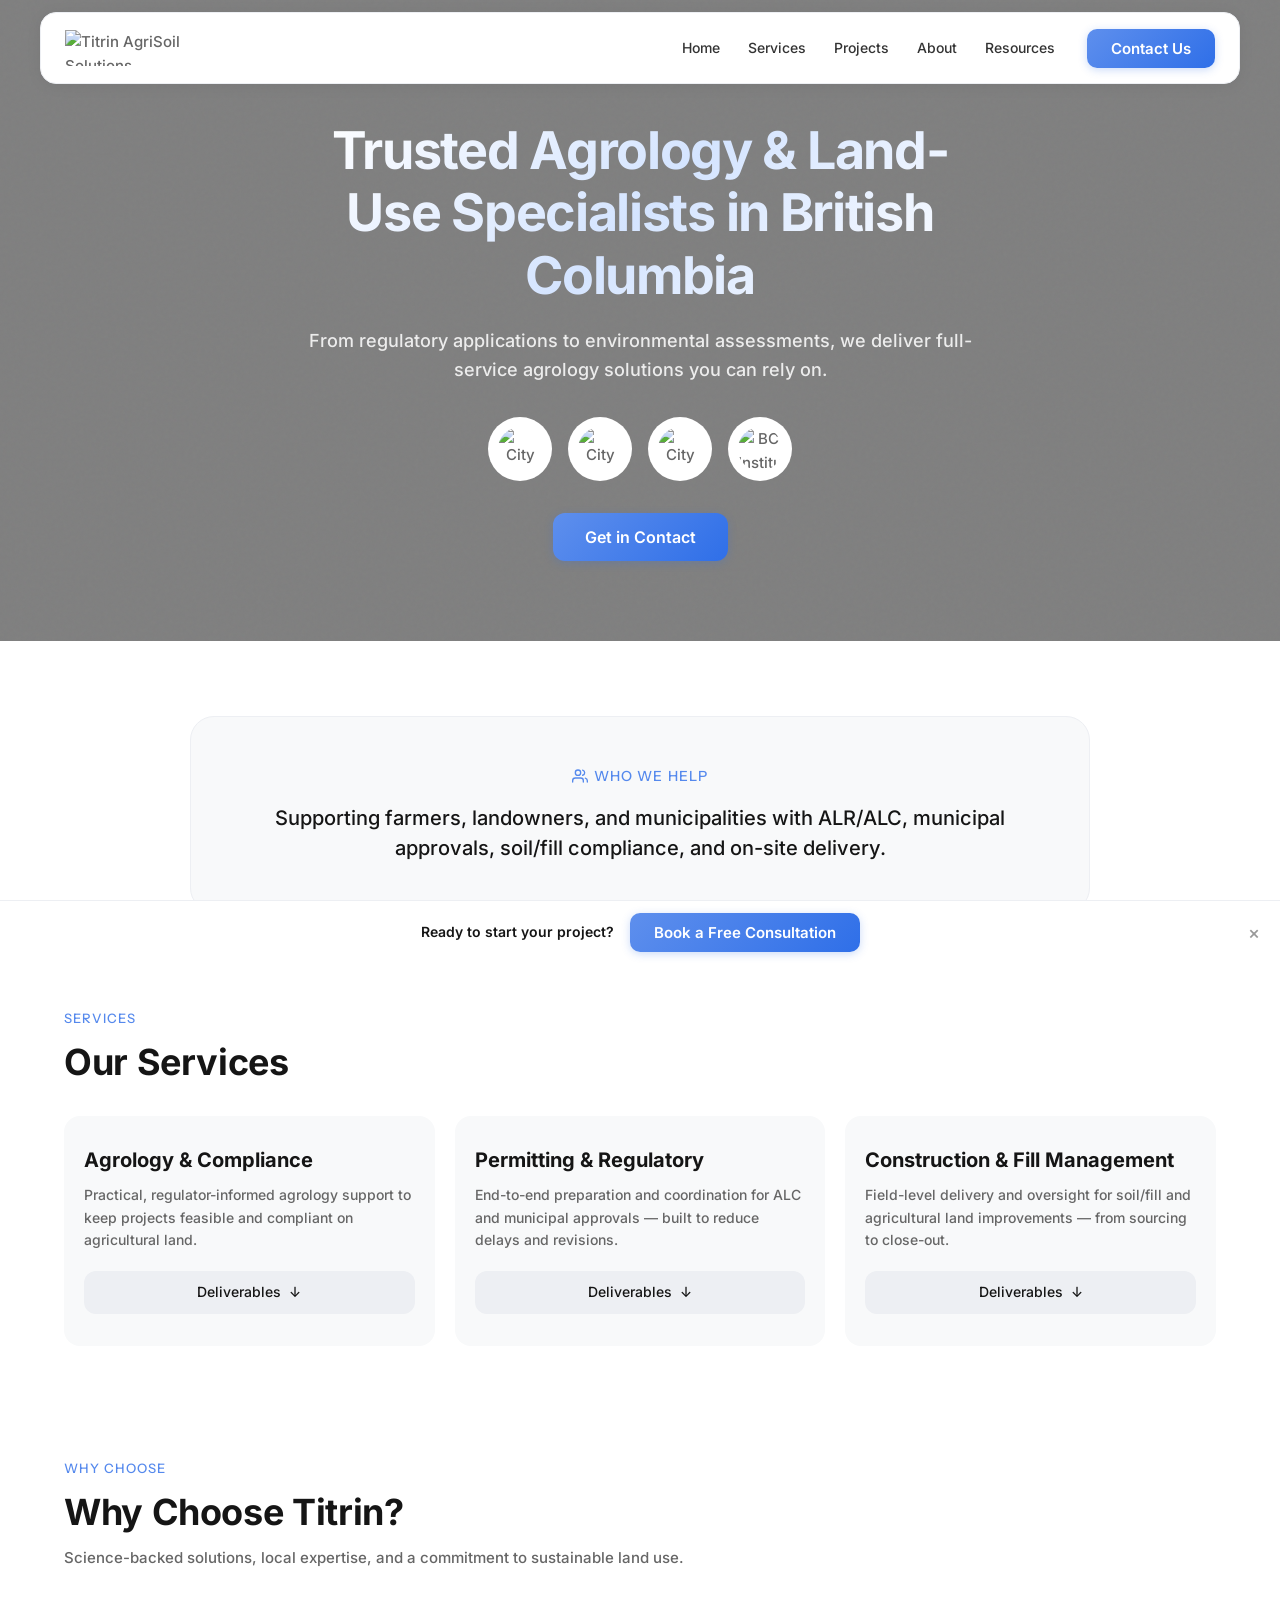
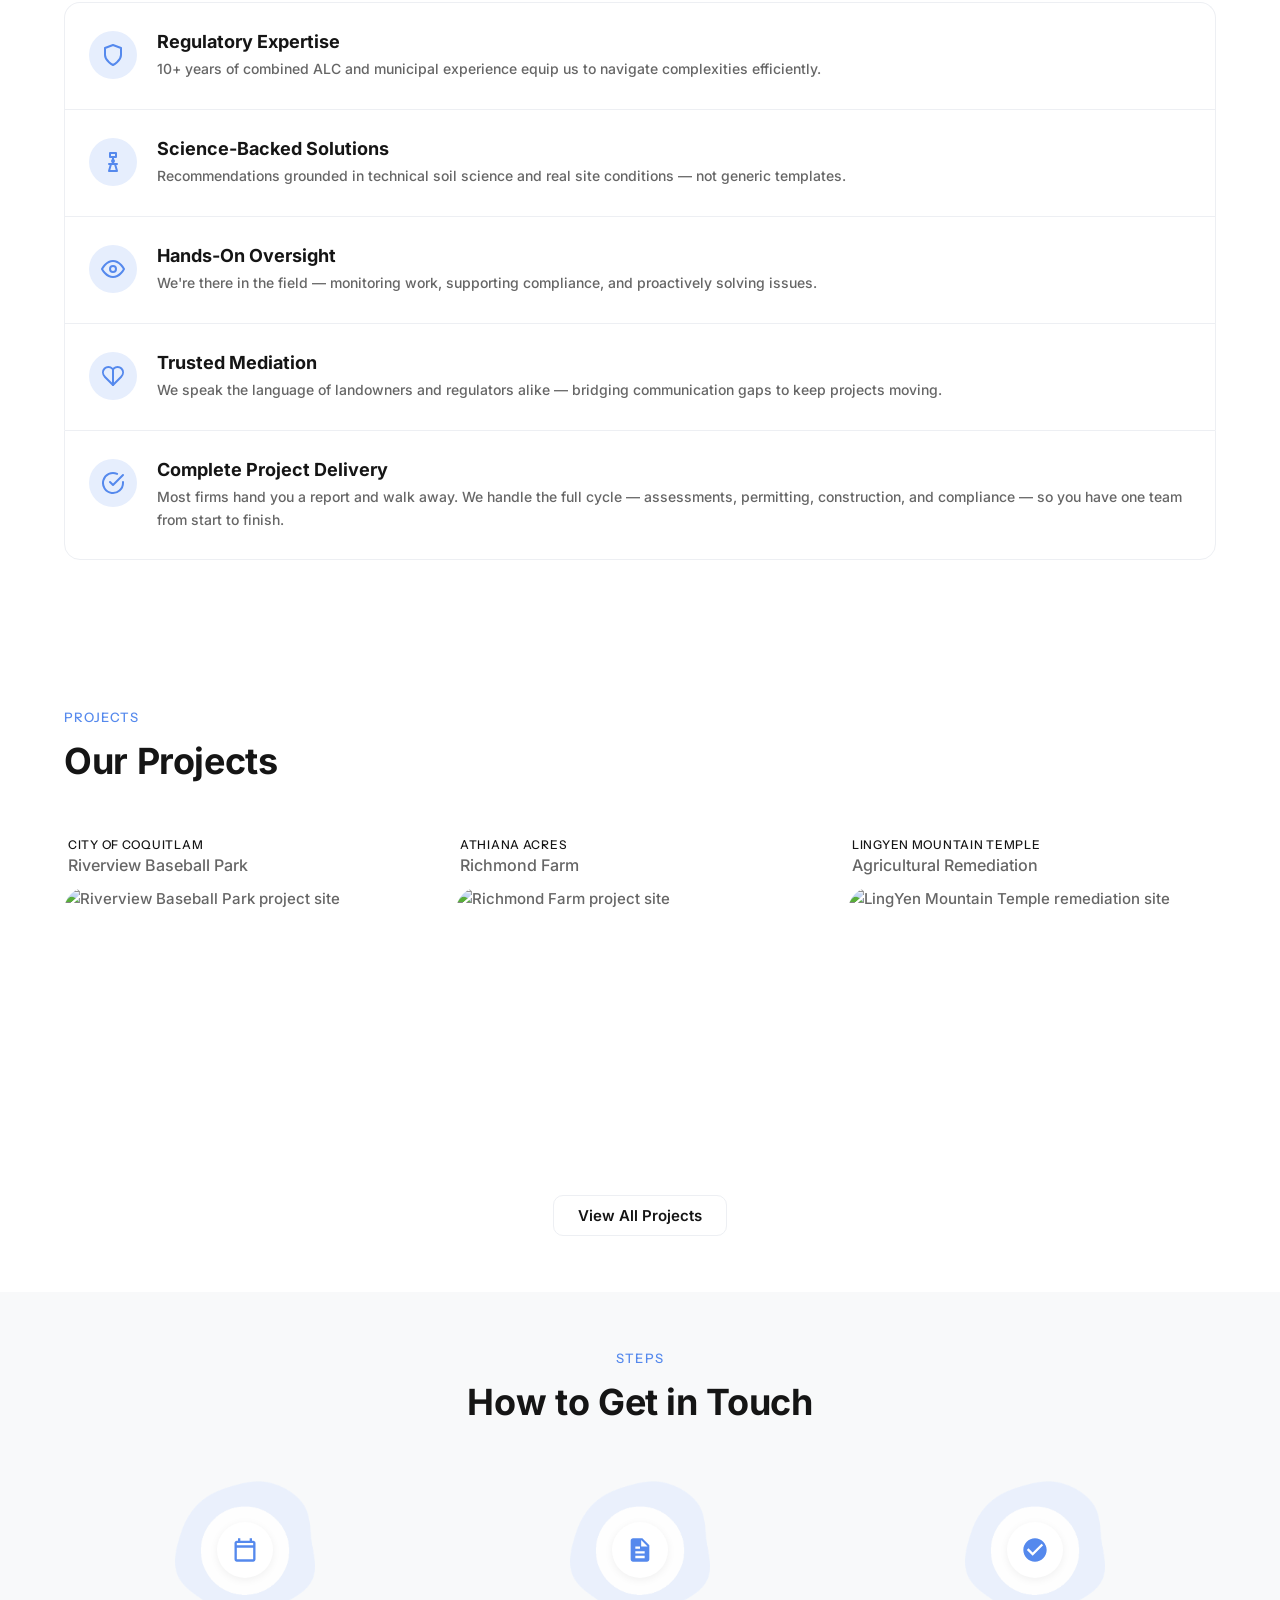
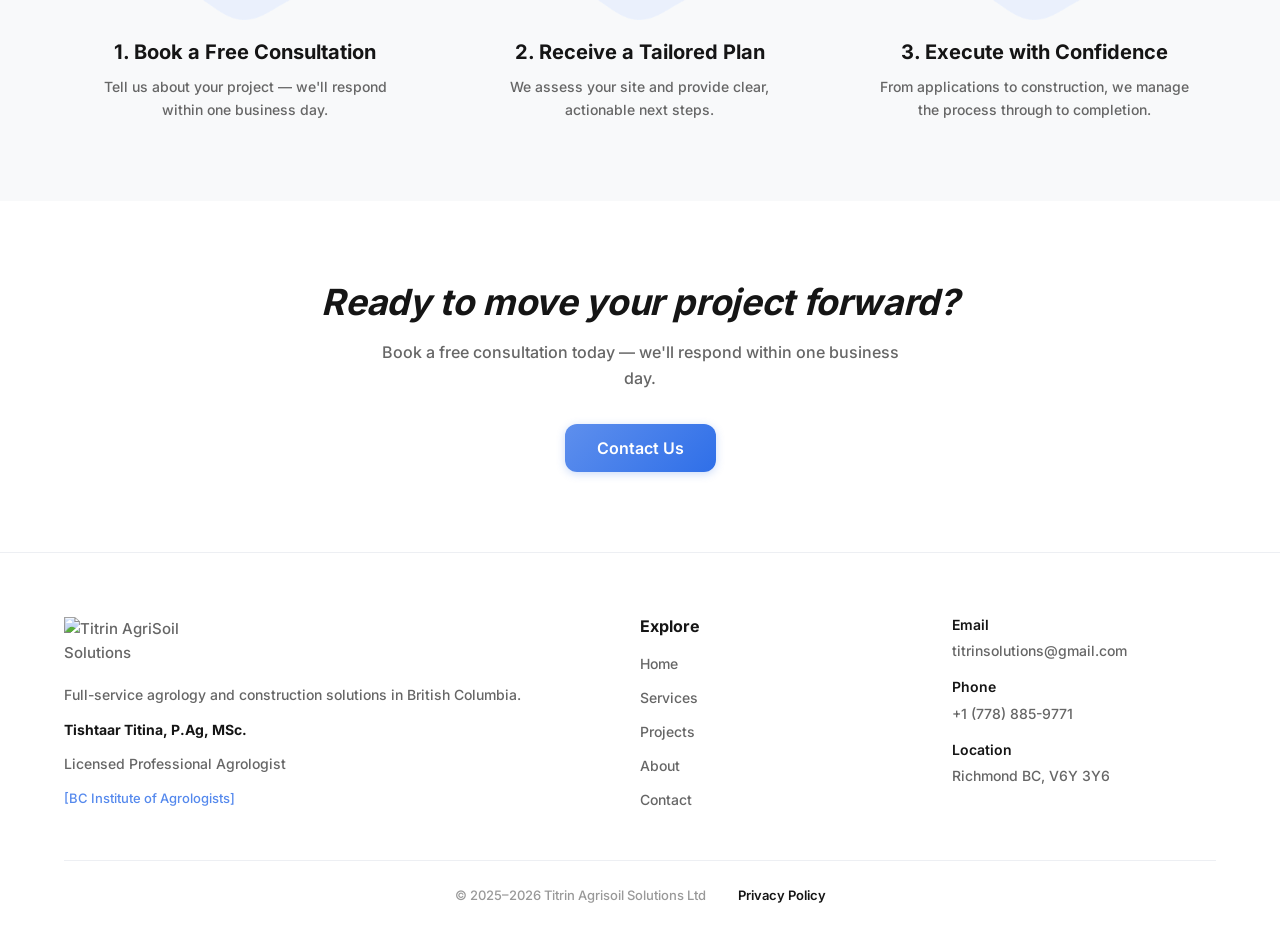
==== commit 659bbfad: "Complete polish pass: all 26 improvements 1. Full footer on blog pages (3-column with contact info) " ====
--- a/site/index.html
+++ b/site/index.html
@@ -9,7 +9,7 @@
   <meta name="description" content="Trusted agrology and land-use specialists in British Columbia. Expert ALC applications, agricultural soil assessments, farm plans, municipal permitting, and construction oversight in Richmond BC. Book a free consultation.">
   <meta property="og:type" content="website">
   <meta property="og:url" content="https://titrin.ca/">
-  <meta property="og:image" content="https://titrin.ca/images/iPVQI3gD4EhGyw76dvoJw2JfsQ.png">
+  <meta property="og:image" content="https://titrin.ca/images/titrin-logo.png">
   <meta property="og:title" content="Titrin Agrisoil Solutions | Agrology & Land-Use Specialists in BC">
   <meta property="og:description" content="Trusted agrology and land-use specialists in British Columbia. Expert ALC applications, agricultural soil assessments, farm plans, municipal permitting, and construction oversight in Richmond BC. Book a free consultation.">
   <meta name="twitter:card" content="summary_large_image">
@@ -20,7 +20,6 @@
   <link rel="apple-touch-icon" href="images/touch-icon.png">
   <link rel="preload" href="css/styles.css?v=1774853017" as="style">
   <link rel="stylesheet" href="css/styles.css?v=1774853017">
-  <link rel="preload" href="images/hero-video.mp4" as="video" type="video/mp4">
   <link rel="alternate" hreflang="en-ca" href="https://titrin.ca/">
   <link rel="canonical" href="https://titrin.ca/">
   <script type="application/ld+json">
@@ -56,7 +55,7 @@
     },
     "serviceType": ["Agrology", "ALC Applications", "Soil Assessments", "Farm Plans", "Municipal Permitting", "Construction Oversight", "Environmental Assessments"],
     "priceRange": "$$",
-    "image": "https://titrin.ca/images/iPVQI3gD4EhGyw76dvoJw2JfsQ.png",
+    "image": "https://titrin.ca/images/titrin-logo.png",
     "sameAs": ["https://www.bcia.com"]
   }
   </script>
@@ -79,12 +78,12 @@
   <header class="site-header" role="banner">
     <div class="header-bar">
       <a href="index.html" class="header-logo" aria-label="Titrin AgriSoil Solutions - Home">
-        <img src="images/iPVQI3gD4EhGyw76dvoJw2JfsQ.png" alt="Titrin AgriSoil Solutions" width="140" height="40">
+        <img src="images/titrin-logo.png" alt="Titrin AgriSoil Solutions" width="140" height="40">
       </a>
 
       <nav class="header-nav" aria-label="Main navigation">
         <ul class="nav-links">
-          <li><a href="index.html" class="nav-link active">Home</a></li>
+          <li><a href="index.html" class="nav-link active" aria-current="page">Home</a></li>
           <li><a href="#services" class="nav-link">Services</a></li>
           <li><a href="projects.html" class="nav-link">Projects</a></li>
           <li><a href="about.html" class="nav-link">About</a></li>
@@ -102,7 +101,7 @@
 
     <nav class="mobile-menu" id="mobile-menu" aria-label="Mobile navigation" hidden>
       <ul class="mobile-nav-links">
-        <li><a href="index.html" class="mobile-nav-link active">Home</a></li>
+        <li><a href="index.html" class="mobile-nav-link active" aria-current="page">Home</a></li>
         <li><a href="#services" class="mobile-nav-link">Services</a></li>
         <li><a href="projects.html" class="mobile-nav-link">Projects</a></li>
         <li><a href="about.html" class="mobile-nav-link">About</a></li>
@@ -129,10 +128,10 @@
         <p class="hero-subtitle">From regulatory applications to environmental assessments, we deliver full-service agrology solutions you can rely on.</p>
 
         <div class="trust-badges" aria-label="Credentials and certifications">
-          <img src="images/C0LwOxEZa3oAqh3lPe49Evadfn8.png" alt="Credential badge" width="80" height="80" loading="lazy">
-          <img src="images/3wWoJ03cnVHByjXkV3zXTIVrXc.png" alt="Credential badge" width="80" height="80" loading="lazy">
-          <img src="images/jxUOt1GLq7xCVM5iqAG25J2Oys.png" alt="Credential badge" width="80" height="80" loading="lazy">
-          <img src="images/NySntTTVUfwEl6XdLqmALNrF9iI.png" alt="Credential badge" width="80" height="80" loading="lazy">
+          <img src="images/coquitlam-logo.png" alt="City of Coquitlam logo" width="80" height="80" loading="lazy">
+          <img src="images/richmond-logo.png" alt="City of Richmond logo" width="80" height="80" loading="lazy">
+          <img src="images/colwood-logo.png" alt="City of Colwood logo" width="80" height="80" loading="lazy">
+          <img src="images/bcia-logo.png" alt="BC Institute of Agrologists" width="80" height="80" loading="lazy">
         </div>
 
         <a href="contact.html" class="btn btn-primary btn-lg">Get in Contact</a>
@@ -313,7 +312,7 @@
               <h3>Riverview Baseball Park</h3>
             </div>
             <div class="project-card-image">
-              <picture><source srcset="images/n6ATOWAnEl7JpITlImRQ6ynIhzQ.webp" type="image/webp"><img src="images/n6ATOWAnEl7JpITlImRQ6ynIhzQ.png" alt="Riverview Baseball Park project site" width="400" height="300" loading="lazy"></picture>
+              <picture><source srcset="images/riverview-baseball-park.webp" type="image/webp"><img src="images/riverview-baseball-park.png" alt="Riverview Baseball Park project site" width="400" height="300" loading="lazy"></picture>
             </div>
           </article>
 
@@ -323,7 +322,7 @@
               <h3>Richmond Farm</h3>
             </div>
             <div class="project-card-image">
-              <picture><source srcset="images/aA0jtwbfFk4TP0BC0f5xANKKIj0.webp" type="image/webp"><img src="images/aA0jtwbfFk4TP0BC0f5xANKKIj0.png" alt="Richmond Farm project site" width="400" height="300" loading="lazy"></picture>
+              <picture><source srcset="images/athiana-acres-richmond-farm.webp" type="image/webp"><img src="images/athiana-acres-richmond-farm.png" alt="Richmond Farm project site" width="400" height="300" loading="lazy"></picture>
             </div>
           </article>
 
@@ -333,7 +332,7 @@
               <h3>Agricultural Remediation</h3>
             </div>
             <div class="project-card-image">
-              <picture><source srcset="images/0FUox0amKqXuvNK3O8Yga76gZIo.webp" type="image/webp"><img src="images/0FUox0amKqXuvNK3O8Yga76gZIo.jpeg" alt="LingYen Mountain Temple remediation site" width="400" height="300" loading="lazy"></picture>
+              <picture><source srcset="images/lingyen-temple-remediation.webp" type="image/webp"><img src="images/lingyen-temple-remediation.jpeg" alt="LingYen Mountain Temple remediation site" width="400" height="300" loading="lazy"></picture>
             </div>
           </article>
         </div>
@@ -409,7 +408,7 @@
     <div class="container">
       <div class="footer-grid">
         <div class="footer-brand">
-          <picture><source srcset="images/GcJEjZ440r7n2Mn8ZndP61bESm8.webp" type="image/webp"><img src="images/GcJEjZ440r7n2Mn8ZndP61bESm8.png" alt="Titrin AgriSoil Solutions" class="footer-logo" width="160" height="46" loading="lazy"></picture>
+          <picture><source srcset="images/titrin-logo-dark.webp" type="image/webp"><img src="images/titrin-logo-dark.png" alt="Titrin AgriSoil Solutions" class="footer-logo" width="160" height="46" loading="lazy"></picture>
           <p>Full-service agrology and construction solutions in British Columbia.</p>
           <p class="footer-credential"><strong>Tishtaar Titina, P.Ag, MSc.</strong></p>
           <p class="footer-credential">Licensed Professional Agrologist</p>
@@ -440,7 +439,7 @@
       </div>
 
       <div class="footer-bottom">
-        <p>&copy; 2025 Titrin Agrisoil Solutions Ltd</p>
+        <p>&copy; 2025–2026 Titrin Agrisoil Solutions Ltd</p>
         <a href="privacy-policy.html">Privacy Policy</a>
       </div>
     </div>
--- a/site/css/styles.css
+++ b/site/css/styles.css
@@ -1 +1,10 @@
-@font-face{font-family:'Inter';src:url('../fonts/inter-400.woff2') format('woff2');font-weight:400;font-style:normal;font-display:swap}@font-face{font-family:'Inter';src:url('../fonts/inter-500.woff2') format('woff2');font-weight:500;font-style:normal;font-display:swap}@font-face{font-family:'Inter';src:url('../fonts/inter-600.woff2') format('woff2');font-weight:600;font-style:normal;font-display:swap}@font-face{font-family:'Inter';src:url('../fonts/inter-700.woff2') format('woff2');font-weight:700;font-style:normal;font-display:swap}@font-face{font-family:'Inter';src:url('../fonts/inter-900.woff2') format('woff2');font-weight:900;font-style:normal;font-display:swap}@font-face{font-family:'Instrument Sans';src:url('../fonts/instrument-sans-400.woff2') format('woff2');font-weight:400;font-style:normal;font-display:swap}@font-face{font-family:'Instrument Sans';src:url('../fonts/instrument-sans-500.woff2') format('woff2');font-weight:500;font-style:normal;font-display:swap}@font-face{font-family:'Instrument Sans';src:url('../fonts/instrument-sans-700.woff2') format('woff2');font-weight:700;font-style:normal;font-display:swap}:root{--color-primary:#5589ed;--color-primary-dark:#2f6fe8;--color-primary-light:#e6eefd;--color-dark-text:#151515;--color-white:#fff;--color-dark-gray:#333;--color-medium-gray:#666;--color-light-gray:#999;--color-border-gray:#edeff3;--color-off-white:#f8f9fa;--color-near-black:#1c1e20;--gradient-primary:linear-gradient(135deg,rgb(94,143,237),rgb(47,111,232));--gradient-primary-hover:linear-gradient(135deg,rgb(74,123,217),rgb(37,91,202));--font-body:'Inter',-apple-system,BlinkMacSystemFont,'Segoe UI',sans-serif;--font-heading:'Inter',-apple-system,BlinkMacSystemFont,'Segoe UI',sans-serif;--font-accent:'Instrument Sans',sans-serif;--font-features:'cv03','cv04','cv09','cv11';--max-width:1200px;--header-height:72px;--section-padding:56px 24px;--section-padding-mobile:48px 16px;--border-radius-sm:8px;--border-radius-md:16px;--border-radius-lg:24px;--shadow-header:0 2px 16px rgba(0,0,0,0.06);--shadow-card:0 2px 12px rgba(0,0,0,0.06);--shadow-card-hover:0 8px 24px rgba(0,0,0,0.1);--transition-fast:0.2s ease;--transition-medium:0.3s ease}*,*::before,*::after{box-sizing:border-box;margin:0;padding:0}html{scroll-behavior:smooth;-webkit-text-size-adjust:100%}body{font-family:var(--font-body);font-optical-sizing:auto;font-feature-settings:var(--font-features);font-weight:500;font-size:15px;line-height:1.6;color:var(--color-medium-gray);background-color:var(--color-white);-webkit-font-smoothing:antialiased;-moz-osx-font-smoothing:grayscale}img,picture,video,svg{display:block;max-width:100%;height:auto}a{color:inherit;text-decoration:none}ul,ol{list-style:none}button,input,textarea,select{font:inherit;color:inherit;border:none;background:none;outline:none}button{cursor:pointer}h1,h2,h3,h4,h5,h6{font-family:var(--font-heading);font-feature-settings:var(--font-features);font-weight:700;color:var(--color-dark-text);line-height:1.2}h1{font-size:48px;letter-spacing:-0.02em}h2{font-size:36px;letter-spacing:-0.01em}h3{font-size:24px}h4{font-size:20px}h5{font-size:16px}p{margin-bottom:1em}p:last-child{margin-bottom:0}strong{font-weight:700}.container{width:100%;max-width:var(--max-width);margin:0 auto;padding:0 24px}.section{padding:var(--section-padding)}.section--white{background-color:var(--color-white)}.section--light{background-color:var(--color-off-white)}.section--blue-light{background-color:var(--color-primary-light)}.section--dark{background-color:var(--color-near-black);color:var(--color-white)}.section__inner{max-width:var(--max-width);margin:0 auto;padding:0 24px}.section-label{display:flex;align-items:center;justify-content:center;gap:6px;font-family:var(--font-accent);font-size:13px;font-weight:500;letter-spacing:0.08em;text-transform:uppercase;color:var(--color-primary);margin-bottom:12px}.section-label-icon{display:inline-block;vertical-align:middle}.section-heading{text-align:center;margin-bottom:16px}.section-subtitle,.section-description{text-align:center;max-width:640px;margin:0 auto 48px;color:var(--color-medium-gray)}.section-cta{text-align:center;margin-top:32px}.visually-hidden{position:absolute;width:1px;height:1px;padding:0;margin:-1px;overflow:hidden;clip:rect(0,0,0,0);white-space:nowrap;border:0}.btn{display:inline-flex;align-items:center;justify-content:center;gap:8px;padding:12px 24px;font-family:var(--font-body);font-feature-settings:var(--font-features);font-size:15px;font-weight:600;line-height:1;border-radius:10px;cursor:pointer;transition:all var(--transition-fast);white-space:nowrap;text-decoration:none}.btn-primary,.btn--primary{background:var(--gradient-primary);color:var(--color-white);border:none;box-shadow:0 2px 8px rgba(47,111,232,0.25)}.btn-primary:hover,.btn--primary:hover{background:var(--gradient-primary-hover);box-shadow:0 4px 12px rgba(47,111,232,0.35);transform:translateY(-1px)}.btn-primary:active,.btn--primary:active{transform:translateY(0);box-shadow:0 1px 4px rgba(47,111,232,0.25)}.btn-outline,.btn--secondary{background:transparent;color:var(--color-dark-text);border:1.5px solid var(--color-border-gray)}.btn-outline:hover,.btn--secondary:hover{border-color:var(--color-primary);color:var(--color-primary)}.btn--dark{background:var(--color-near-black);color:var(--color-white);border:none;width:100%;padding:16px 24px}.btn--dark:hover{background:var(--color-dark-gray)}.btn-lg{padding:16px 32px;font-size:16px;border-radius:12px}.btn--sm{padding:8px 16px;font-size:13px;border-radius:8px}.site-header{position:fixed;top:0;left:0;right:0;z-index:1000;padding:12px 16px 0}.header-bar{max-width:var(--max-width);margin:0 auto;background:rgba(255,255,255,1);backdrop-filter:blur(16px);-webkit-backdrop-filter:blur(16px);border:1px solid var(--color-border-gray);border-radius:var(--border-radius-md);box-shadow:var(--shadow-header);padding:0 24px;height:var(--header-height);display:flex;align-items:center;justify-content:space-between}.header-logo{flex-shrink:0}.header-logo img{height:36px;width:auto}.header-nav{display:flex;align-items:center;gap:32px}.nav-links{display:flex;align-items:center;gap:28px}.nav-link{font-size:14px;font-weight:500;color:var(--color-dark-gray);transition:color var(--transition-fast);position:relative}.nav-link:hover{color:var(--color-primary)}.nav-link.active{color:var(--color-dark-gray)}.nav-cta{flex-shrink:0}.hamburger{display:none;flex-direction:column;justify-content:center;gap:5px;width:32px;height:32px;cursor:pointer;background:none;border:none;padding:4px}.hamburger-line{display:block;width:100%;height:2px;background:var(--color-dark-text);border-radius:1px;transition:all var(--transition-fast)}.hamburger.is-open .hamburger-line:nth-child(1){transform:rotate(45deg) translate(5px,5px)}.hamburger.is-open .hamburger-line:nth-child(2){opacity:0}.hamburger.is-open .hamburger-line:nth-child(3){transform:rotate(-45deg) translate(5px,-5px)}.mobile-menu{display:none;max-width:var(--max-width);margin:8px auto 0;background:var(--color-white);border:1px solid var(--color-border-gray);border-radius:var(--border-radius-md);box-shadow:var(--shadow-card);padding:16px 24px}.mobile-menu:not([hidden]){display:block}.mobile-nav-links{display:flex;flex-direction:column;gap:4px}.mobile-nav-link{display:block;padding:12px 0;font-size:16px;font-weight:500;color:var(--color-dark-gray);border-bottom:1px solid var(--color-border-gray);transition:color var(--transition-fast)}.mobile-nav-link:last-child{border-bottom:none}.mobile-nav-link:hover{color:var(--color-primary)}.mobile-nav-link.active{color:var(--color-dark-gray)}.mobile-nav-cta{margin-top:8px;text-align:center;border-bottom:none !important}.header-wrapper{position:sticky;top:0;z-index:1000;padding:12px 16px 0}.header{max-width:var(--max-width);margin:0 auto;background:rgba(255,255,255,1);backdrop-filter:blur(16px);-webkit-backdrop-filter:blur(16px);border:1px solid var(--color-border-gray);border-radius:var(--border-radius-md);box-shadow:var(--shadow-header);padding:0 24px;height:var(--header-height);display:flex;align-items:center;justify-content:space-between;position:relative}.header__logo{flex-shrink:0}.header__logo img{height:36px;width:auto}.header__nav{display:flex;align-items:center;gap:32px}.header__nav-links{display:flex;align-items:center;gap:28px}.header__nav-link{font-size:14px;font-weight:500;color:var(--color-dark-gray);transition:color var(--transition-fast);position:relative}.header__nav-link:hover{color:var(--color-primary)}.header__nav-link--active{color:var(--color-dark-gray)}.header__cta{flex-shrink:0}.header__hamburger{display:none;flex-direction:column;justify-content:center;gap:5px;width:32px;height:32px;cursor:pointer;background:none;border:none;padding:4px}.header__hamburger span{display:block;width:100%;height:2px;background:var(--color-dark-text);border-radius:1px;transition:all var(--transition-fast)}.header__hamburger.is-open span:nth-child(1){transform:rotate(45deg) translate(5px,5px)}.header__hamburger.is-open span:nth-child(2){opacity:0}.header__hamburger.is-open span:nth-child(3){transform:rotate(-45deg) translate(5px,-5px)}.header__mobile-menu{display:none;position:absolute;top:calc(100% + 8px);left:0;right:0;background:var(--color-white);border:1px solid var(--color-border-gray);border-radius:var(--border-radius-md);box-shadow:var(--shadow-card);padding:16px 24px;flex-direction:column;gap:4px;z-index:100}.header__mobile-menu.is-open{display:flex}.header__mobile-menu .header__nav-link{display:block;padding:12px 0;font-size:16px;border-bottom:1px solid var(--color-border-gray)}.header__mobile-menu .header__nav-link:last-of-type{border-bottom:none}.header__mobile-menu .btn{margin-top:8px;text-align:center}.hero{position:relative;min-height:540px;display:flex;align-items:center;justify-content:center;text-align:center;padding:120px 24px 80px;overflow:hidden}.hero-media{position:absolute;inset:0;z-index:0}.hero-video{width:100%;height:100%;object-fit:cover}.hero-overlay{position:absolute;inset:0;background:rgba(0,0,0,0.5);z-index:1}.hero-texture{position:absolute;inset:0;z-index:2;opacity:0.03;background-image:url("data:image/svg+xml,%3Csvg viewBox='0 0 256 256' xmlns='http://www.w3.org/2000/svg'%3E%3Cfilter id='noise'%3E%3CfeTurbulence type='fractalNoise' baseFrequency='0.65' numOctaves='3' stitchTiles='stitch'/%3E%3C/filter%3E%3Crect width='100%25' height='100%25' filter='url(%23noise)'/%3E%3C/svg%3E");pointer-events:none}.hero-content{position:relative;z-index:3;max-width:720px}.hero-content h1{color:var(--color-white);font-size:52px;margin-bottom:20px;letter-spacing:-0.025em}.hero-subtitle{color:rgba(255,255,255,0.85);font-size:18px;line-height:1.6;margin-bottom:32px}.trust-badges{display:flex;align-items:center;justify-content:center;gap:16px;flex-wrap:wrap;margin-bottom:32px}.hero-content .btn{margin-bottom:0}.trust-badges + .btn{margin-top:0}.trust-badges img{width:64px;height:64px;border-radius:50%;object-fit:contain;padding:8px;border:2px solid rgba(255,255,255,0.3);background:rgba(255,255,255,1)}.who-we-help{padding:40px 24px;background-color:var(--color-white)}.who-we-help-card{max-width:900px;margin:0 auto;text-align:center;background:var(--color-off-white);border-radius:var(--border-radius-lg);padding:48px 56px;border:1px solid var(--color-border-gray)}.who-we-help-card .section-label{justify-content:center;margin-bottom:16px;font-size:14px}.who-we-help-text{font-size:20px;font-weight:500;line-height:1.5;color:var(--color-dark-text);margin:0}.services{padding:var(--section-padding);background-color:var(--color-white)}.services .section-label{justify-content:flex-start}.services h2{text-align:left;margin-bottom:32px}.services-grid{display:grid;grid-template-columns:repeat(3,1fr);gap:20px}.service-card{background:var(--color-off-white);border-radius:var(--border-radius-lg);padding:32px 28px;display:flex;flex-direction:column;transition:transform var(--transition-medium),box-shadow var(--transition-medium)}.service-card:hover{transform:translateY(-4px);box-shadow:var(--shadow-card-hover)}.service-card h3{font-size:20px;margin-bottom:12px}.service-card p{color:var(--color-medium-gray);font-size:14px;line-height:1.6;flex:1;margin-bottom:20px}.service-link{display:inline-flex;align-items:center;justify-content:center;gap:8px;font-size:14px;font-weight:500;color:var(--color-dark-text);background:var(--color-border-gray);padding:10px 20px;border-radius:12px;border:none;cursor:pointer;font-family:var(--font-body);transition:background var(--transition-fast),color var(--transition-fast);width:100%}.service-link:hover{background:var(--color-dark-gray);color:var(--color-white)}.why-choose{padding:var(--section-padding);background-color:var(--color-white)}.why-choose .section-label{justify-content:flex-start}.why-choose h2{text-align:left;margin-bottom:12px}.why-choose .section-subtitle{text-align:left;max-width:none;margin-bottom:32px}.features-grid{display:grid;grid-template-columns:repeat(2,1fr);gap:24px;max-width:900px;margin:0 auto}.feature-card{background:var(--color-white);border-radius:var(--border-radius-md);padding:32px;text-align:center;transition:box-shadow var(--transition-medium)}.feature-card:hover{box-shadow:var(--shadow-card-hover)}.feature-card .feature-icon{width:56px;height:56px;background:var(--color-primary-light);border-radius:50%;display:flex;align-items:center;justify-content:center;margin:0 auto 20px;color:var(--color-primary)}.feature-card .feature-icon svg{width:28px;height:28px}.feature-card h3{font-size:20px;margin-bottom:12px}.feature-card p{color:var(--color-medium-gray);font-size:14px;line-height:1.6}.feature-card--wide{grid-column:1 / -1;max-width:500px;justify-self:center}.features-list{display:flex;flex-direction:column;gap:0;max-width:100%;margin:0}.feature-row{display:flex;align-items:flex-start;gap:20px;padding:28px 24px;border:1px solid var(--color-border-gray);border-bottom:none;background:var(--color-white);transition:background var(--transition-fast)}.feature-row:first-child{border-radius:var(--border-radius-md) var(--border-radius-md) 0 0}.feature-row:last-child{border-bottom:1px solid var(--color-border-gray);border-radius:0 0 var(--border-radius-md) var(--border-radius-md)}.feature-row:hover{background:var(--color-off-white)}.feature-row-icon{width:48px;height:48px;min-width:48px;background:var(--color-primary-light);border-radius:50%;display:flex;align-items:center;justify-content:center;color:var(--color-primary);flex-shrink:0}.feature-row-icon svg{width:24px;height:24px}.feature-row-content{flex:1}.feature-row-content h3{font-size:18px;font-weight:700;margin-bottom:6px;color:var(--color-dark-text)}.feature-row-content p{font-size:14px;line-height:1.6;color:var(--color-medium-gray);margin-bottom:0}.feature-item{display:flex;align-items:flex-start;gap:20px;background:var(--color-white);border-radius:var(--border-radius-md);padding:28px;transition:box-shadow var(--transition-medium)}.feature-item:hover{box-shadow:var(--shadow-card-hover)}.feature-item__icon{width:52px;height:52px;min-width:52px;background:var(--color-primary-light);border-radius:50%;display:flex;align-items:center;justify-content:center}.feature-item__icon svg{width:28px;height:28px}.feature-item__content{flex:1}.feature-item__title{font-size:18px;font-weight:700;color:var(--color-dark-text);margin-bottom:8px}.feature-item__description{font-size:14px;line-height:1.6;color:var(--color-medium-gray)}.features-grid .feature-item:nth-child(5):last-child{grid-column:1 / -1;max-width:500px;justify-self:center}.projects-preview{padding:var(--section-padding);background-color:var(--color-white)}.projects-preview .section-label{justify-content:flex-start}.projects-preview h2{text-align:left;margin-bottom:32px}.projects-grid{display:grid;grid-template-columns:repeat(3,1fr);gap:24px}.project-card{border-radius:var(--border-radius-lg);overflow:hidden;background:var(--color-white);transition:box-shadow var(--transition-medium),transform var(--transition-medium)}.project-card:hover{box-shadow:var(--shadow-card-hover);transform:translateY(-4px)}.project-card-body{padding:20px 4px 12px}.project-client{display:block;font-family:var(--font-accent);font-size:12px;font-weight:500;letter-spacing:0.06em;text-transform:uppercase;color:var(--color-dark-text);margin-bottom:2px}.project-card-body h3{font-size:16px;font-weight:500;margin-bottom:0;color:var(--color-medium-gray)}.project-card-body p{display:none}.project-card-image{aspect-ratio:4 / 3;overflow:hidden;border-radius:var(--border-radius-lg)}.project-card-image img{width:100%;height:100%;object-fit:cover;transition:transform var(--transition-medium)}.project-card:hover .project-card-image img{transform:scale(1.05)}.steps{padding:var(--section-padding);background-color:var(--color-off-white)}.steps h2{text-align:center;margin-bottom:32px}.steps-grid{display:grid;grid-template-columns:repeat(3,1fr);gap:32px}.step-card{text-align:center;padding:24px}.step-icon-wrap{position:relative;width:140px;height:140px;margin:0 auto 20px}.step-icon-bg{position:absolute;top:0;left:0;width:100%;height:100%;object-fit:contain;opacity:0.8}.step-icon{position:absolute;top:50%;left:50%;transform:translate(-50%,-50%);z-index:2;color:var(--color-primary)}.step-icon-circle{position:absolute;top:50%;left:50%;transform:translate(-50%,-50%);z-index:2;width:56px;height:56px;background:var(--color-white);border-radius:50%;display:flex;align-items:center;justify-content:center;box-shadow:0 2px 8px rgba(0,0,0,0.06)}.step-icon-circle svg{width:28px;height:28px}.step-card h3{font-size:20px;margin-bottom:12px}.step-card p{font-size:14px;line-height:1.6;color:var(--color-medium-gray)}.cta-banner{background:transparent;border-radius:0;padding:64px 40px;text-align:center;margin:0 24px 80px;max-width:var(--max-width);margin-left:auto;margin-right:auto}.cta-banner--full{border-radius:0;margin:0;max-width:100%;padding:80px 40px}.cta-banner-inner{max-width:var(--max-width);margin:0 auto;padding:0 24px}.cta-banner h2{color:var(--color-dark-text);font-style:italic;margin-bottom:16px}.cta-banner p{color:var(--color-medium-gray);font-size:16px;max-width:520px;margin:0 auto 32px}.cta-banner .btn{margin-top:0}.section .cta-banner{margin:0 auto;background:transparent}.cta-banner__title{color:var(--color-dark-text);font-style:italic;margin-bottom:16px}.site-footer{background:var(--color-white);color:var(--color-medium-gray);padding:64px 24px 32px;border-top:1px solid var(--color-border-gray)}.footer-grid{display:grid;grid-template-columns:2fr 1fr 1fr;gap:48px;margin-bottom:48px}.footer-brand{display:flex;flex-direction:column;gap:12px}.footer-logo{height:auto;width:180px;max-width:180px;margin-bottom:4px}.footer-brand p{font-size:14px;line-height:1.6;margin-bottom:0}.footer-credential{font-size:13px;color:var(--color-medium-gray)}.footer-credential strong{color:var(--color-dark-text)}.site-footer .footer-link{color:var(--color-primary);font-size:13px;transition:color var(--transition-fast)}.site-footer .footer-link:hover{color:var(--color-primary-dark)}.footer-nav h4{color:var(--color-dark-text);font-size:16px;margin-bottom:16px}.footer-nav ul{display:flex;flex-direction:column;gap:10px}.footer-nav ul a{font-size:14px;color:var(--color-medium-gray);transition:color var(--transition-fast)}.footer-nav ul a:hover{color:var(--color-primary)}.footer-contact h4{color:var(--color-dark-text);font-size:14px;font-weight:600;margin-bottom:6px;margin-top:16px}.footer-contact h4:first-child{margin-top:0}.footer-contact a,.footer-contact p{font-size:14px;color:var(--color-medium-gray);transition:color var(--transition-fast);margin-bottom:0}.footer-contact a:hover{color:var(--color-primary)}.footer-bottom{display:flex;align-items:center;justify-content:center;gap:32px;padding-top:24px;border-top:1px solid var(--color-border-gray);font-size:13px}.footer-bottom p{margin-bottom:0;color:var(--color-light-gray)}.footer-bottom a{color:var(--color-dark-text);font-weight:600;transition:color var(--transition-fast)}.footer-bottom a:hover{color:var(--color-primary)}.footer{background:var(--color-white);color:var(--color-medium-gray);padding:64px 0 32px;border-top:1px solid var(--color-border-gray)}.footer__inner{max-width:var(--max-width);margin:0 auto;padding:0 24px}.footer__grid{display:grid;grid-template-columns:2fr 1fr 1fr;gap:48px;margin-bottom:48px}.footer__brand{display:flex;flex-direction:column;gap:12px}.footer__logo{display:inline-block}.footer__logo img{height:auto;width:180px;max-width:180px}.footer__brand-description{font-size:14px;line-height:1.6}.footer__heading{color:var(--color-dark-text);font-size:16px;margin-bottom:16px}.footer__links{display:flex;flex-direction:column;gap:10px}.footer__link{font-size:14px;color:var(--color-medium-gray);transition:color var(--transition-fast)}.footer__link:hover{color:var(--color-primary)}.footer__nav h4{color:var(--color-dark-text);font-size:16px;margin-bottom:16px}.footer__nav ul{display:flex;flex-direction:column;gap:10px}.footer__nav ul a,.footer__nav ul li a{font-size:14px;color:var(--color-medium-gray);transition:color var(--transition-fast)}.footer__nav ul a:hover,.footer__nav ul li a:hover{color:var(--color-primary)}.footer__contact{display:flex;flex-direction:column;gap:4px}.footer__contact-item{display:flex;align-items:center;gap:10px;font-size:14px;margin-bottom:8px}.footer__contact-item svg{flex-shrink:0;width:18px;height:18px}.footer__contact-item a{color:var(--color-medium-gray);transition:color var(--transition-fast)}.footer__contact-item a:hover{color:var(--color-primary)}.footer__bottom{display:flex;align-items:center;justify-content:center;gap:32px;padding-top:24px;border-top:1px solid var(--color-border-gray);font-size:13px}.footer__copyright{margin-bottom:0;color:var(--color-light-gray)}.footer__privacy{color:var(--color-dark-text);font-weight:600;transition:color var(--transition-fast)}.footer__privacy:hover{color:var(--color-primary)}.about-hero{display:grid;grid-template-columns:1fr 1fr;gap:64px;align-items:center;padding:120px 24px 80px;max-width:var(--max-width);margin:0 auto}.about-hero__text h1{margin-bottom:16px}.about-hero__bio{font-size:16px;line-height:1.7;color:var(--color-medium-gray)}.about-hero__gallery{position:relative}.about-hero__gallery img:first-child{border-radius:var(--border-radius-md)}.credentials-list{display:flex;flex-direction:column;gap:20px}.credential-item{display:flex;align-items:center;gap:16px;padding:16px 20px;background:var(--color-off-white);border-radius:var(--border-radius-sm)}.credential-item__icon{width:40px;height:40px;min-width:40px;background:var(--color-primary-light);border-radius:50%;display:flex;align-items:center;justify-content:center}.credential-item__icon svg{width:20px;height:20px}.credential-item__text{font-size:14px;line-height:1.5;color:var(--color-dark-gray)}.contact-hero{background:var(--color-white);padding:120px 24px 64px}.contact-hero__inner{max-width:var(--max-width);margin:0 auto;display:grid;grid-template-columns:1fr 1fr;gap:48px;align-items:center}.contact-hero__text h1{margin-bottom:16px}.contact-hero__text p{font-size:17px;line-height:1.6;color:var(--color-medium-gray)}.contact-hero__image{border-radius:var(--border-radius-md);overflow:hidden}.contact-hero__image img{width:100%;height:auto;display:block;border-radius:var(--border-radius-md)}.contact-columns{display:grid;grid-template-columns:1fr 1fr;gap:48px;margin-top:32px}.contact-form-wrapper h2{margin-bottom:12px}.contact-form-subtitle{font-size:14px;color:var(--color-medium-gray);margin-bottom:24px}.contact-form{display:flex;flex-direction:column;gap:16px}.form-group{width:100%}.form-group__input,.form-group__textarea{width:100%;padding:14px 16px;font-size:14px;color:var(--color-dark-text);background:var(--color-off-white);border:1.5px solid var(--color-border-gray);border-radius:var(--border-radius-sm);transition:border-color var(--transition-fast)}.form-group__input:focus,.form-group__textarea:focus{border-color:var(--color-primary);outline:none;background:var(--color-white)}.form-group__input::placeholder,.form-group__textarea::placeholder{color:var(--color-light-gray)}.form-group__textarea{resize:vertical;min-height:120px}.contact-form__submit{margin-top:8px}.contact-info-wrapper h2{margin-bottom:12px}.contact-info-description{font-size:14px;color:var(--color-medium-gray);margin-bottom:32px}.contact-cards{display:flex;flex-direction:column;gap:16px}.contact-card{display:flex;align-items:flex-start;gap:16px;padding:24px;background:var(--color-off-white);border-radius:var(--border-radius-md)}.contact-card__icon{width:48px;height:48px;min-width:48px;background:var(--color-primary-light);border-radius:50%;display:flex;align-items:center;justify-content:center;color:var(--color-primary)}.contact-card__icon svg{width:24px;height:24px}.contact-card__body{display:flex;flex-direction:column;gap:8px}.contact-card__value{font-size:15px;font-weight:600;color:var(--color-dark-text);margin-bottom:0}.contact-card__action{font-size:14px;font-weight:500;color:var(--color-primary);transition:color var(--transition-fast)}.contact-card__action:hover{color:var(--color-primary-dark)}.page-intro{position:relative;padding:140px 24px 64px;text-align:center;background:var(--color-near-black);overflow:hidden}.page-intro-bg{position:absolute;inset:0;z-index:0}.page-intro-bg img{width:100%;height:100%;object-fit:cover;opacity:0.35}.page-intro .container{position:relative;z-index:1}.page-intro h1{margin-bottom:16px;color:var(--color-white)}.page-intro-text{font-size:17px;line-height:1.6;color:rgba(255,255,255,0.8);max-width:640px;margin:0 auto}.projects-detail{padding:var(--section-padding);background-color:var(--color-white)}.projects-page-grid{display:grid;grid-template-columns:repeat(2,1fr);gap:32px}.project-detail-card{background:var(--color-white);border:1px solid var(--color-border-gray);border-radius:var(--border-radius-lg);overflow:hidden;transition:box-shadow var(--transition-medium)}.project-detail-card:hover{box-shadow:var(--shadow-card-hover)}.project-detail-card__image{aspect-ratio:16 / 9;overflow:hidden}.project-detail-card__image img{width:100%;height:100%;object-fit:cover;transition:transform var(--transition-medium)}.project-detail-card:hover .project-detail-card__image img{transform:scale(1.03)}.project-detail-card__body{padding:28px}.project-detail-card__meta{display:inline-block;font-family:var(--font-accent);font-size:12px;font-weight:500;letter-spacing:0.06em;text-transform:uppercase;color:var(--color-primary);background:var(--color-primary-light);padding:4px 10px;border-radius:4px;margin-bottom:12px}.project-detail-card__title{font-size:22px;margin-bottom:12px}.project-detail-card__description{font-size:14px;line-height:1.6;color:var(--color-medium-gray)}.project-detail-card__role,.project-detail-card__outcome{font-size:14px;line-height:1.6;color:var(--color-medium-gray)}.project-detail-card__role strong,.project-detail-card__outcome strong{color:var(--color-dark-text)}.project-detail-card__deliverables-heading{font-size:14px;font-weight:700;color:var(--color-dark-text);margin-bottom:8px;margin-top:8px}.project-detail-card__deliverables{list-style:disc;padding-left:20px;display:flex;flex-direction:column;gap:6px}.project-detail-card__deliverables li{font-size:13px;line-height:1.5;color:var(--color-medium-gray);list-style:disc}.privacy-page{max-width:800px;margin:0 auto;padding:120px 24px 80px}.privacy-page .section-label{justify-content:flex-start}.privacy-page h1{margin-bottom:24px}.privacy-page h2{font-size:24px;margin-top:40px;margin-bottom:16px}.privacy-page p{font-size:15px;line-height:1.7;color:var(--color-medium-gray)}.privacy-page ul{list-style:disc;padding-left:20px;margin-bottom:1em}.privacy-page ul li{font-size:15px;line-height:1.7;color:var(--color-medium-gray);margin-bottom:8px;list-style:disc}.privacy-page a{color:var(--color-primary);transition:color var(--transition-fast)}.privacy-page a:hover{color:var(--color-primary-dark)}.thankyou{min-height:60vh;display:flex;align-items:center;justify-content:center;text-align:center;padding:120px 24px 80px;background:var(--color-primary-light)}.thankyou__content{max-width:600px}.thankyou__content p:first-child{font-size:16px;color:var(--color-medium-gray);margin-bottom:16px}.thankyou__title{font-size:64px;font-weight:900;color:var(--color-dark-text);margin-bottom:24px;letter-spacing:-0.02em}.thankyou__message{font-size:16px;line-height:1.7;color:var(--color-medium-gray);margin-bottom:32px}@media (max-width:1199px){h1{font-size:40px}h2{font-size:30px}.header-nav{display:none}.hamburger{display:flex}.header__nav{display:none}.header__cta{display:none}.header__hamburger{display:flex}.services-grid{grid-template-columns:repeat(2,1fr)}.service-card{border-left:none;border-top:1px solid var(--color-border-gray)}.service-card:first-child,.service-card:nth-child(2){border-top:none}.projects-grid{grid-template-columns:repeat(2,1fr)}.projects-page-grid{grid-template-columns:1fr}.steps-grid{grid-template-columns:repeat(2,1fr)}.steps-grid .step-card:last-child{grid-column:1 / -1;max-width:400px;justify-self:center}.footer-grid,.footer__grid{grid-template-columns:1fr 1fr;gap:32px}.footer-brand,.footer__brand{grid-column:1 / -1}.about-hero{grid-template-columns:1fr;gap:40px;padding:100px 24px 60px}.contact-columns{grid-template-columns:1fr;gap:40px}.contact-hero__inner{grid-template-columns:1fr;gap:32px}.hero-content h1{font-size:40px}.hero{min-height:440px;padding:100px 24px 60px}}@media (max-width:809px){h1{font-size:32px}h2{font-size:26px}h3{font-size:20px}body{font-size:14px}.container{padding:0 16px}.section{padding:var(--section-padding-mobile)}.section__inner{padding:0 16px}.site-header{padding:8px 12px 0}.header-bar{padding:0 16px;height:60px}.header-wrapper{padding:8px 12px 0}.header{padding:0 16px;height:60px}.hero{min-height:380px;padding:80px 16px 60px}.hero-content h1{font-size:32px}.hero-subtitle{font-size:15px}.trust-badges img{width:56px;height:56px;background:rgba(255,255,255,1)}.who-we-help{padding:48px 16px}.who-we-help-inner{padding:0}.who-we-help-text{font-size:14px}.services{padding:var(--section-padding-mobile)}.services-grid{grid-template-columns:1fr}.service-card{padding:28px 24px;border-left:none;border-top:1px solid var(--color-border-gray)}.service-card:first-child{border-top:none}.why-choose{padding:var(--section-padding-mobile)}.features-grid{grid-template-columns:1fr}.feature-card--wide{max-width:100%}.features-grid .feature-item:nth-child(5):last-child{max-width:100%}.projects-preview{padding:var(--section-padding-mobile)}.projects-grid{grid-template-columns:1fr}.projects-page-grid{grid-template-columns:1fr}.steps{padding:var(--section-padding-mobile)}.steps-grid{grid-template-columns:1fr}.steps-grid .step-card:last-child{max-width:100%}.cta-banner{margin:0 16px 48px;padding:48px 24px;border-radius:0}.cta-banner--full{margin:0;border-radius:0;padding:48px 16px}.service-card{border-left:none;border-top:1px solid var(--color-border-gray)}.service-card:first-child{border-top:none}.feature-row{gap:16px}.feature-row-icon{width:40px;height:40px;min-width:40px}.feature-row-icon svg{width:20px;height:20px}.site-footer{padding:48px 16px 24px}.footer-grid,.footer__grid{grid-template-columns:1fr;gap:32px}.footer-brand,.footer__brand{grid-column:auto}.footer-bottom,.footer__bottom{flex-direction:column;gap:8px;text-align:center}.footer__inner{padding:0 16px}.about-hero{padding:80px 16px 48px}.contact-hero{padding:80px 16px 48px}.page-intro{padding:80px 16px 32px}.privacy-page{padding:80px 16px 48px}.thankyou{padding:80px 16px 48px}.thankyou__title{font-size:48px}.feature-item{flex-direction:column;align-items:center;text-align:center;padding:24px}.contact-columns{grid-template-columns:1fr;gap:32px}}@keyframes fadeInUp{from{opacity:0;transform:translateY(30px)}to{opacity:1;transform:translateY(0)}}@keyframes fadeIn{from{opacity:0}to{opacity:1}}@keyframes scaleIn{from{opacity:0;transform:scale(0.95)}to{opacity:1;transform:scale(1)}}body{animation:fadeIn 0.4s ease-out}.animate-on-scroll,.is-visible,.delay-1,.delay-2,.delay-3,.delay-4,.delay-5{}.feature-row-icon{transition:transform var(--transition-medium)}.feature-row-icon:hover{transform:scale(1.1)}.scroll-progress{position:fixed;top:0;left:0;width:0%;height:3px;background:var(--gradient-primary);z-index:10000;transition:width 0.05s linear;pointer-events:none}.hero-media{will-change:transform;transition:none}.hero-content h1{background:linear-gradient(135deg,#ffffff 0%,#d4e4ff 50%,#ffffff 100%);-webkit-background-clip:text;-webkit-text-fill-color:transparent;background-clip:text}.wave-divider{display:block;width:100%;height:36px;position:relative;overflow:hidden;line-height:0;margin-top:-1px}.wave-divider--white{background:transparent}.wave-divider--white svg{fill:var(--color-white)}.wave-divider--light svg{fill:var(--color-off-white)}.wave-divider--flip{transform:scaleY(-1)}.wave-divider svg{position:relative;display:block;width:calc(100% + 2px);height:36px}.service-card{border-radius:var(--border-radius-md);padding:32px 20px;transition:background 0.3s ease,box-shadow 0.3s ease,transform 0.3s ease;position:relative}.service-card:hover{background:rgba(255,255,255,0.7);backdrop-filter:blur(12px);-webkit-backdrop-filter:blur(12px);box-shadow:0 8px 32px rgba(85,137,237,0.08),inset 0 0 0 1px rgba(255,255,255,0.5);transform:translateY(-4px)}.project-card-image img{clip-path:inset(0 0 0 0);transition:clip-path 0.8s cubic-bezier(0.25,0.46,0.45,0.94),transform 0.6s ease}.project-card{perspective:800px;transform-style:preserve-3d}.project-card.is-tilting{transition:transform 0.1s ease-out}.stat-counter{font-variant-numeric:tabular-nums}.btn-magnetic{transition:transform 0.2s ease-out,box-shadow 0.3s ease,background 0.3s ease}.typed-cursor{display:inline-block;width:2px;height:1em;background:rgba(255,255,255,0.8);margin-left:2px;animation:blink-cursor 0.7s step-end infinite;vertical-align:text-bottom}@keyframes blink-cursor{50%{opacity:0}}.back-to-top{position:fixed;bottom:32px;right:32px;width:48px;height:48px;border-radius:50%;background:var(--gradient-primary);color:var(--color-white);border:none;cursor:pointer;display:flex;align-items:center;justify-content:center;box-shadow:0 4px 16px rgba(47,111,232,0.3);z-index:999;opacity:0;transform:translateY(20px);transition:opacity 0.3s ease,transform 0.3s ease,box-shadow 0.3s ease;pointer-events:none}.back-to-top.is-visible{opacity:1;transform:translateY(0);pointer-events:auto}.back-to-top:hover{box-shadow:0 6px 24px rgba(47,111,232,0.45);transform:translateY(-2px)}.back-to-top svg{width:20px;height:20px}.sticky-cta{position:fixed;bottom:0;left:0;right:0;background:rgba(255,255,255,0.95);backdrop-filter:blur(12px);-webkit-backdrop-filter:blur(12px);border-top:1px solid var(--color-border-gray);padding:12px 24px;display:flex;align-items:center;justify-content:center;gap:16px;z-index:998;transform:translateY(100%);transition:transform 0.4s cubic-bezier(0.16,1,0.3,1)}.sticky-cta.is-visible{transform:translateY(0)}.sticky-cta__text{font-size:14px;font-weight:600;color:var(--color-dark-text)}.sticky-cta__close{position:absolute;right:16px;top:50%;transform:translateY(-50%);background:none;border:none;cursor:pointer;color:var(--color-light-gray);padding:4px;font-size:18px;line-height:1}.sticky-cta__close:hover{color:var(--color-dark-text)}.form-float{position:relative}.form-float input,.form-float textarea{width:100%;padding:20px 16px 8px;font-size:15px;font-family:var(--font-body);border:1.5px solid var(--color-border-gray);border-radius:var(--border-radius-sm);background:var(--color-white);color:var(--color-dark-text);transition:border-color 0.3s ease,box-shadow 0.3s ease;outline:none}.form-float label{position:absolute;left:16px;top:50%;transform:translateY(-50%);font-size:15px;color:var(--color-light-gray);pointer-events:none;transition:all 0.2s ease}.form-float textarea ~ label{top:20px;transform:none}.form-float input:focus,.form-float textarea:focus{border-color:var(--color-primary);box-shadow:0 0 0 3px rgba(85,137,237,0.12)}.form-float input:focus ~ label,.form-float input:not(:placeholder-shown) ~ label,.form-float textarea:focus ~ label,.form-float textarea:not(:placeholder-shown) ~ label{top:8px;transform:none;font-size:11px;color:var(--color-primary);font-weight:600}*:focus-visible{outline:2px solid var(--color-primary);outline-offset:2px;border-radius:4px}button:focus-visible,a:focus-visible{outline:2px solid var(--color-primary);outline-offset:3px}input:focus-visible,textarea:focus-visible,select:focus-visible{outline:none;border-color:var(--color-primary);box-shadow:0 0 0 3px rgba(85,137,237,0.15)}@keyframes shimmer{0%{background-position:-200% 0}100%{background-position:200% 0}}.skeleton-loading{opacity:0;animation:fadeIn 0.5s ease-out 0.1s forwards}@media (hover:hover) and (pointer:fine){.custom-cursor{position:fixed;width:8px;height:8px;background:var(--color-primary);border-radius:50%;pointer-events:none;z-index:100000;transition:transform 0.15s ease-out,opacity 0.2s ease;mix-blend-mode:difference;opacity:0}.custom-cursor.is-visible{opacity:1}.custom-cursor-ring{position:fixed;width:32px;height:32px;border:1.5px solid var(--color-primary);border-radius:50%;pointer-events:none;z-index:100000;transition:transform 0.08s ease-out,width 0.2s ease,height 0.2s ease,opacity 0.2s ease;opacity:0;transform:translate(-50%,-50%)}.custom-cursor-ring.is-visible{opacity:0.5}.custom-cursor-ring.is-hovering{width:48px;height:48px;opacity:0.3}}.service-card-details{max-height:0;overflow:hidden;transition:max-height 0.4s cubic-bezier(0.16,1,0.3,1),opacity 0.3s ease;opacity:0}.service-card.is-expanded .service-card-details{max-height:300px;opacity:1}.service-card-details ul{padding:12px 0 0;list-style:none}.service-card-details li{font-size:13px;color:var(--color-medium-gray);padding:4px 0;padding-left:16px;position:relative}.service-card-details li::before{content:'';position:absolute;left:0;top:11px;width:6px;height:6px;border-radius:50%;background:var(--color-primary)}@media print{.site-header,.header-wrapper,.header,.hamburger,.header__hamburger,.mobile-menu,.header__mobile-menu,.cta-banner,.site-footer,.footer{display:none !important}body{color:#000;background:#fff}.hero{min-height:auto;padding:24px}.hero-media,.hero-overlay,.hero-texture{display:none}.hero-content h1{color:#000}}+@font-face{font-family:'Inter';src:url('../fonts/inter-400.woff2') format('woff2');font-weight:400;font-style:normal;font-display:swap}@font-face{font-family:'Inter';src:url('../fonts/inter-500.woff2') format('woff2');font-weight:500;font-style:normal;font-display:swap}@font-face{font-family:'Inter';src:url('../fonts/inter-600.woff2') format('woff2');font-weight:600;font-style:normal;font-display:swap}@font-face{font-family:'Inter';src:url('../fonts/inter-700.woff2') format('woff2');font-weight:700;font-style:normal;font-display:swap}@font-face{font-family:'Inter';src:url('../fonts/inter-900.woff2') format('woff2');font-weight:900;font-style:normal;font-display:swap}@font-face{font-family:'Instrument Sans';src:url('../fonts/instrument-sans-400.woff2') format('woff2');font-weight:400;font-style:normal;font-display:swap}@font-face{font-family:'Instrument Sans';src:url('../fonts/instrument-sans-500.woff2') format('woff2');font-weight:500;font-style:normal;font-display:swap}@font-face{font-family:'Instrument Sans';src:url('../fonts/instrument-sans-700.woff2') format('woff2');font-weight:700;font-style:normal;font-display:swap}:root{--color-primary:#5589ed;--color-primary-dark:#2f6fe8;--color-primary-light:#e6eefd;--color-dark-text:#151515;--color-white:#fff;--color-dark-gray:#333;--color-medium-gray:#666;--color-light-gray:#999;--color-border-gray:#edeff3;--color-off-white:#f8f9fa;--color-near-black:#1c1e20;--gradient-primary:linear-gradient(135deg,rgb(94,143,237),rgb(47,111,232));--gradient-primary-hover:linear-gradient(135deg,rgb(74,123,217),rgb(37,91,202));--font-body:'Inter',-apple-system,BlinkMacSystemFont,'Segoe UI',sans-serif;--font-heading:'Inter',-apple-system,BlinkMacSystemFont,'Segoe UI',sans-serif;--font-accent:'Instrument Sans',sans-serif;--font-features:'cv03','cv04','cv09','cv11';--max-width:1200px;--header-height:72px;--section-padding:56px 24px;--section-padding-mobile:48px 16px;--border-radius-sm:8px;--border-radius-md:16px;--border-radius-lg:24px;--shadow-header:0 2px 16px rgba(0,0,0,0.06);--shadow-card:0 2px 12px rgba(0,0,0,0.06);--shadow-card-hover:0 8px 24px rgba(0,0,0,0.1);--transition-fast:0.2s ease;--transition-medium:0.3s ease}*,*::before,*::after{box-sizing:border-box;margin:0;padding:0}html{scroll-behavior:smooth;-webkit-text-size-adjust:100%}body{font-family:var(--font-body);font-optical-sizing:auto;font-feature-settings:var(--font-features);font-weight:500;font-size:15px;line-height:1.6;color:var(--color-medium-gray);background-color:var(--color-white);-webkit-font-smoothing:antialiased;-moz-osx-font-smoothing:grayscale}img,picture,video,svg{display:block;max-width:100%;height:auto}a{color:inherit;text-decoration:none}ul,ol{list-style:none}button,input,textarea,select{font:inherit;color:inherit;border:none;background:none;outline:none}button{cursor:pointer}h1,h2,h3,h4,h5,h6{font-family:var(--font-heading);font-feature-settings:var(--font-features);font-weight:700;color:var(--color-dark-text);line-height:1.2}h1{font-size:48px;letter-spacing:-0.02em}h2{font-size:36px;letter-spacing:-0.01em}h3{font-size:24px}h4{font-size:20px}h5{font-size:16px}p{margin-bottom:1em}p:last-child{margin-bottom:0}strong{font-weight:700}.container{width:100%;max-width:var(--max-width);margin:0 auto;padding:0 24px}.section{padding:var(--section-padding)}.section--white{background-color:var(--color-white)}.section--light{background-color:var(--color-off-white)}.section--blue-light{background-color:var(--color-primary-light)}.section--dark{background-color:var(--color-near-black);color:var(--color-white)}.section__inner{max-width:var(--max-width);margin:0 auto;padding:0 24px}.section-label{display:flex;align-items:center;justify-content:center;gap:6px;font-family:var(--font-accent);font-size:13px;font-weight:500;letter-spacing:0.08em;text-transform:uppercase;color:var(--color-primary);margin-bottom:12px}.section-label-icon{display:inline-block;vertical-align:middle}.section-heading{text-align:center;margin-bottom:16px}.section-subtitle,.section-description{text-align:center;max-width:640px;margin:0 auto 48px;color:var(--color-medium-gray)}.section-cta{text-align:center;margin-top:32px}.visually-hidden{position:absolute;width:1px;height:1px;padding:0;margin:-1px;overflow:hidden;clip:rect(0,0,0,0);white-space:nowrap;border:0}.btn{display:inline-flex;align-items:center;justify-content:center;gap:8px;padding:12px 24px;font-family:var(--font-body);font-feature-settings:var(--font-features);font-size:15px;font-weight:600;line-height:1;border-radius:10px;cursor:pointer;transition:all var(--transition-fast);white-space:nowrap;text-decoration:none}.btn-primary,.btn--primary{background:var(--gradient-primary);color:var(--color-white);border:none;box-shadow:0 2px 8px rgba(47,111,232,0.25)}.btn-primary:hover,.btn--primary:hover{background:var(--gradient-primary-hover);box-shadow:0 4px 12px rgba(47,111,232,0.35);transform:translateY(-1px)}.btn-primary:active,.btn--primary:active{transform:translateY(0);box-shadow:0 1px 4px rgba(47,111,232,0.25)}.btn-outline,.btn--secondary{background:transparent;color:var(--color-dark-text);border:1.5px solid var(--color-border-gray)}.btn-outline:hover,.btn--secondary:hover{border-color:var(--color-primary);color:var(--color-primary)}.btn--dark{background:var(--color-near-black);color:var(--color-white);border:none;width:100%;padding:16px 24px}.btn--dark:hover{background:var(--color-dark-gray)}.btn-lg{padding:16px 32px;font-size:16px;border-radius:12px}.btn--sm{padding:8px 16px;font-size:13px;border-radius:8px}.site-header{position:fixed;top:0;left:0;right:0;z-index:1000;padding:12px 16px 0}.header-bar{max-width:var(--max-width);margin:0 auto;background:rgba(255,255,255,1);backdrop-filter:blur(16px);-webkit-backdrop-filter:blur(16px);border:1px solid var(--color-border-gray);border-radius:var(--border-radius-md);box-shadow:var(--shadow-header);padding:0 24px;height:var(--header-height);display:flex;align-items:center;justify-content:space-between}.header-logo{flex-shrink:0}.header-logo img{height:36px;width:auto}.header-nav{display:flex;align-items:center;gap:32px}.nav-links{display:flex;align-items:center;gap:28px}.nav-link{font-size:14px;font-weight:500;color:var(--color-dark-gray);transition:color var(--transition-fast);position:relative}.nav-link:hover{color:var(--color-primary)}.nav-link.active{color:var(--color-dark-gray)}.nav-cta{flex-shrink:0}.hamburger{display:none;flex-direction:column;justify-content:center;gap:5px;width:32px;height:32px;cursor:pointer;background:none;border:none;padding:4px}.hamburger-line{display:block;width:100%;height:2px;background:var(--color-dark-text);border-radius:1px;transition:all var(--transition-fast)}.hamburger.is-open .hamburger-line:nth-child(1){transform:rotate(45deg) translate(5px,5px)}.hamburger.is-open .hamburger-line:nth-child(2){opacity:0}.hamburger.is-open .hamburger-line:nth-child(3){transform:rotate(-45deg) translate(5px,-5px)}.mobile-menu{display:none;max-width:var(--max-width);margin:8px auto 0;background:var(--color-white);border:1px solid var(--color-border-gray);border-radius:var(--border-radius-md);box-shadow:var(--shadow-card);padding:16px 24px}.mobile-menu:not([hidden]){display:block}.mobile-nav-links{display:flex;flex-direction:column;gap:4px}.mobile-nav-link{display:block;padding:12px 0;font-size:16px;font-weight:500;color:var(--color-dark-gray);border-bottom:1px solid var(--color-border-gray);transition:color var(--transition-fast)}.mobile-nav-link:last-child{border-bottom:none}.mobile-nav-link:hover{color:var(--color-primary)}.mobile-nav-link.active{color:var(--color-dark-gray)}.mobile-nav-cta{margin-top:8px;text-align:center;border-bottom:none !important}.header-wrapper{position:sticky;top:0;z-index:1000;padding:12px 16px 0}.header{max-width:var(--max-width);margin:0 auto;background:rgba(255,255,255,1);backdrop-filter:blur(16px);-webkit-backdrop-filter:blur(16px);border:1px solid var(--color-border-gray);border-radius:var(--border-radius-md);box-shadow:var(--shadow-header);padding:0 24px;height:var(--header-height);display:flex;align-items:center;justify-content:space-between;position:relative}.header__logo{flex-shrink:0}.header__logo img{height:36px;width:auto}.header__nav{display:flex;align-items:center;gap:32px}.header__nav-links{display:flex;align-items:center;gap:28px}.header__nav-link{font-size:14px;font-weight:500;color:var(--color-dark-gray);transition:color var(--transition-fast);position:relative}.header__nav-link:hover{color:var(--color-primary)}.header__nav-link--active{color:var(--color-dark-gray)}.header__cta{flex-shrink:0}.header__hamburger{display:none;flex-direction:column;justify-content:center;gap:5px;width:32px;height:32px;cursor:pointer;background:none;border:none;padding:4px}.header__hamburger span{display:block;width:100%;height:2px;background:var(--color-dark-text);border-radius:1px;transition:all var(--transition-fast)}.header__hamburger.is-open span:nth-child(1){transform:rotate(45deg) translate(5px,5px)}.header__hamburger.is-open span:nth-child(2){opacity:0}.header__hamburger.is-open span:nth-child(3){transform:rotate(-45deg) translate(5px,-5px)}.header__mobile-menu{display:none;position:absolute;top:calc(100% + 8px);left:0;right:0;background:var(--color-white);border:1px solid var(--color-border-gray);border-radius:var(--border-radius-md);box-shadow:var(--shadow-card);padding:16px 24px;flex-direction:column;gap:4px;z-index:100}.header__mobile-menu.is-open{display:flex}.header__mobile-menu .header__nav-link{display:block;padding:12px 0;font-size:16px;border-bottom:1px solid var(--color-border-gray)}.header__mobile-menu .header__nav-link:last-of-type{border-bottom:none}.header__mobile-menu .btn{margin-top:8px;text-align:center}.hero{position:relative;min-height:540px;display:flex;align-items:center;justify-content:center;text-align:center;padding:120px 24px 80px;overflow:hidden}.hero-media{position:absolute;inset:0;z-index:0}.hero-video{width:100%;height:100%;object-fit:cover}.hero-overlay{position:absolute;inset:0;background:rgba(0,0,0,0.5);z-index:1}.hero-texture{position:absolute;inset:0;z-index:2;opacity:0.03;background-image:url("data:image/svg+xml,%3Csvg viewBox='0 0 256 256' xmlns='http://www.w3.org/2000/svg'%3E%3Cfilter id='noise'%3E%3CfeTurbulence type='fractalNoise' baseFrequency='0.65' numOctaves='3' stitchTiles='stitch'/%3E%3C/filter%3E%3Crect width='100%25' height='100%25' filter='url(%23noise)'/%3E%3C/svg%3E");pointer-events:none}.hero-content{position:relative;z-index:3;max-width:720px}.hero-content h1{color:var(--color-white);font-size:52px;margin-bottom:20px;letter-spacing:-0.025em}.hero-subtitle{color:rgba(255,255,255,0.85);font-size:18px;line-height:1.6;margin-bottom:32px}.trust-badges{display:flex;align-items:center;justify-content:center;gap:16px;flex-wrap:wrap;margin-bottom:32px}.hero-content .btn{margin-bottom:0}.trust-badges + .btn{margin-top:0}.trust-badges img{width:64px;height:64px;border-radius:50%;object-fit:contain;padding:8px;border:2px solid rgba(255,255,255,0.3);background:rgba(255,255,255,1)}.who-we-help{padding:40px 24px;background-color:var(--color-white)}.who-we-help-card{max-width:900px;margin:0 auto;text-align:center;background:var(--color-off-white);border-radius:var(--border-radius-lg);padding:48px 56px;border:1px solid var(--color-border-gray)}.who-we-help-card .section-label{justify-content:center;margin-bottom:16px;font-size:14px}.who-we-help-text{font-size:20px;font-weight:500;line-height:1.5;color:var(--color-dark-text);margin:0}.services{padding:var(--section-padding);background-color:var(--color-white)}.services .section-label{justify-content:flex-start}.services h2{text-align:left;margin-bottom:32px}.services-grid{display:grid;grid-template-columns:repeat(3,1fr);gap:20px}.service-card{background:var(--color-off-white);border-radius:var(--border-radius-lg);padding:32px 28px;display:flex;flex-direction:column;transition:transform var(--transition-medium),box-shadow var(--transition-medium)}.service-card:hover{transform:translateY(-4px);box-shadow:var(--shadow-card-hover)}.service-card h3{font-size:20px;margin-bottom:12px}.service-card p{color:var(--color-medium-gray);font-size:14px;line-height:1.6;flex:1;margin-bottom:20px}.service-link{display:inline-flex;align-items:center;justify-content:center;gap:8px;font-size:14px;font-weight:500;color:var(--color-dark-text);background:var(--color-border-gray);padding:10px 20px;border-radius:12px;border:none;cursor:pointer;font-family:var(--font-body);transition:background var(--transition-fast),color var(--transition-fast);width:100%}.service-link:hover{background:var(--color-dark-gray);color:var(--color-white)}.why-choose{padding:var(--section-padding);background-color:var(--color-white)}.why-choose .section-label{justify-content:flex-start}.why-choose h2{text-align:left;margin-bottom:12px}.why-choose .section-subtitle{text-align:left;max-width:none;margin-bottom:32px}.features-grid{display:grid;grid-template-columns:repeat(2,1fr);gap:24px;max-width:900px;margin:0 auto}.feature-card{background:var(--color-white);border-radius:var(--border-radius-md);padding:32px;text-align:center;transition:box-shadow var(--transition-medium)}.feature-card:hover{box-shadow:var(--shadow-card-hover)}.feature-card .feature-icon{width:56px;height:56px;background:var(--color-primary-light);border-radius:50%;display:flex;align-items:center;justify-content:center;margin:0 auto 20px;color:var(--color-primary)}.feature-card .feature-icon svg{width:28px;height:28px}.feature-card h3{font-size:20px;margin-bottom:12px}.feature-card p{color:var(--color-medium-gray);font-size:14px;line-height:1.6}.feature-card--wide{grid-column:1 / -1;max-width:500px;justify-self:center}.features-list{display:flex;flex-direction:column;gap:0;max-width:100%;margin:0}.feature-row{display:flex;align-items:flex-start;gap:20px;padding:28px 24px;border:1px solid var(--color-border-gray);border-bottom:none;background:var(--color-white);transition:background var(--transition-fast)}.feature-row:first-child{border-radius:var(--border-radius-md) var(--border-radius-md) 0 0}.feature-row:last-child{border-bottom:1px solid var(--color-border-gray);border-radius:0 0 var(--border-radius-md) var(--border-radius-md)}.feature-row:hover{background:var(--color-off-white)}.feature-row-icon{width:48px;height:48px;min-width:48px;background:var(--color-primary-light);border-radius:50%;display:flex;align-items:center;justify-content:center;color:var(--color-primary);flex-shrink:0}.feature-row-icon svg{width:24px;height:24px}.feature-row-content{flex:1}.feature-row-content h3{font-size:18px;font-weight:700;margin-bottom:6px;color:var(--color-dark-text)}.feature-row-content p{font-size:14px;line-height:1.6;color:var(--color-medium-gray);margin-bottom:0}.feature-item{display:flex;align-items:flex-start;gap:20px;background:var(--color-white);border-radius:var(--border-radius-md);padding:28px;transition:box-shadow var(--transition-medium)}.feature-item:hover{box-shadow:var(--shadow-card-hover)}.feature-item__icon{width:52px;height:52px;min-width:52px;background:var(--color-primary-light);border-radius:50%;display:flex;align-items:center;justify-content:center}.feature-item__icon svg{width:28px;height:28px}.feature-item__content{flex:1}.feature-item__title{font-size:18px;font-weight:700;color:var(--color-dark-text);margin-bottom:8px}.feature-item__description{font-size:14px;line-height:1.6;color:var(--color-medium-gray)}.features-grid .feature-item:nth-child(5):last-child{grid-column:1 / -1;max-width:500px;justify-self:center}.projects-preview{padding:var(--section-padding);background-color:var(--color-white)}.projects-preview .section-label{justify-content:flex-start}.projects-preview h2{text-align:left;margin-bottom:32px}.projects-grid{display:grid;grid-template-columns:repeat(3,1fr);gap:24px}.project-card{border-radius:var(--border-radius-lg);overflow:hidden;background:var(--color-white);transition:box-shadow var(--transition-medium),transform var(--transition-medium)}.project-card:hover{box-shadow:var(--shadow-card-hover);transform:translateY(-4px)}.project-card-body{padding:20px 4px 12px}.project-client{display:block;font-family:var(--font-accent);font-size:12px;font-weight:500;letter-spacing:0.06em;text-transform:uppercase;color:var(--color-dark-text);margin-bottom:2px}.project-card-body h3{font-size:16px;font-weight:500;margin-bottom:0;color:var(--color-medium-gray)}.project-card-body p{display:none}.project-card-image{aspect-ratio:4 / 3;overflow:hidden;border-radius:var(--border-radius-lg)}.project-card-image img{width:100%;height:100%;object-fit:cover;transition:transform var(--transition-medium)}.project-card:hover .project-card-image img{transform:scale(1.05)}.steps{padding:var(--section-padding);background-color:var(--color-off-white)}.steps h2{text-align:center;margin-bottom:32px}.steps-grid{display:grid;grid-template-columns:repeat(3,1fr);gap:32px}.step-card{text-align:center;padding:24px}.step-icon-wrap{position:relative;width:140px;height:140px;margin:0 auto 20px}.step-icon-bg{position:absolute;top:0;left:0;width:100%;height:100%;object-fit:contain;opacity:0.8}.step-icon{position:absolute;top:50%;left:50%;transform:translate(-50%,-50%);z-index:2;color:var(--color-primary)}.step-icon-circle{position:absolute;top:50%;left:50%;transform:translate(-50%,-50%);z-index:2;width:56px;height:56px;background:var(--color-white);border-radius:50%;display:flex;align-items:center;justify-content:center;box-shadow:0 2px 8px rgba(0,0,0,0.06)}.step-icon-circle svg{width:28px;height:28px}.step-card h3{font-size:20px;margin-bottom:12px}.step-card p{font-size:14px;line-height:1.6;color:var(--color-medium-gray)}.cta-banner{background:transparent;border-radius:0;padding:64px 40px;text-align:center;margin:0 24px 80px;max-width:var(--max-width);margin-left:auto;margin-right:auto}.cta-banner--full{border-radius:0;margin:0;max-width:100%;padding:80px 40px}.cta-banner-inner{max-width:var(--max-width);margin:0 auto;padding:0 24px}.cta-banner h2{color:var(--color-dark-text);font-style:italic;margin-bottom:16px}.cta-banner p{color:var(--color-medium-gray);font-size:16px;max-width:520px;margin:0 auto 32px}.cta-banner .btn{margin-top:0}.section .cta-banner{margin:0 auto;background:transparent}.cta-banner__title{color:var(--color-dark-text);font-style:italic;margin-bottom:16px}.site-footer{background:var(--color-white);color:var(--color-medium-gray);padding:64px 24px 32px;border-top:1px solid var(--color-border-gray)}.footer-grid{display:grid;grid-template-columns:2fr 1fr 1fr;gap:48px;margin-bottom:48px}.footer-brand{display:flex;flex-direction:column;gap:12px}.footer-logo{height:auto;width:180px;max-width:180px;margin-bottom:4px}.footer-brand p{font-size:14px;line-height:1.6;margin-bottom:0}.footer-credential{font-size:13px;color:var(--color-medium-gray)}.footer-credential strong{color:var(--color-dark-text)}.site-footer .footer-link{color:var(--color-primary);font-size:13px;transition:color var(--transition-fast)}.site-footer .footer-link:hover{color:var(--color-primary-dark)}.footer-nav h4{color:var(--color-dark-text);font-size:16px;margin-bottom:16px}.footer-nav ul{display:flex;flex-direction:column;gap:10px}.footer-nav ul a{font-size:14px;color:var(--color-medium-gray);transition:color var(--transition-fast)}.footer-nav ul a:hover{color:var(--color-primary)}.footer-contact h4{color:var(--color-dark-text);font-size:14px;font-weight:600;margin-bottom:6px;margin-top:16px}.footer-contact h4:first-child{margin-top:0}.footer-contact a,.footer-contact p{font-size:14px;color:var(--color-medium-gray);transition:color var(--transition-fast);margin-bottom:0}.footer-contact a:hover{color:var(--color-primary)}.footer-bottom{display:flex;align-items:center;justify-content:center;gap:32px;padding-top:24px;border-top:1px solid var(--color-border-gray);font-size:13px}.footer-bottom p{margin-bottom:0;color:var(--color-light-gray)}.footer-bottom a{color:var(--color-dark-text);font-weight:600;transition:color var(--transition-fast)}.footer-bottom a:hover{color:var(--color-primary)}.footer{background:var(--color-white);color:var(--color-medium-gray);padding:64px 0 32px;border-top:1px solid var(--color-border-gray)}.footer__inner{max-width:var(--max-width);margin:0 auto;padding:0 24px}.footer__grid{display:grid;grid-template-columns:2fr 1fr 1fr;gap:48px;margin-bottom:48px}.footer__brand{display:flex;flex-direction:column;gap:12px}.footer__logo{display:inline-block}.footer__logo img{height:auto;width:180px;max-width:180px}.footer__brand-description{font-size:14px;line-height:1.6}.footer__heading{color:var(--color-dark-text);font-size:16px;margin-bottom:16px}.footer__links{display:flex;flex-direction:column;gap:10px}.footer__link{font-size:14px;color:var(--color-medium-gray);transition:color var(--transition-fast)}.footer__link:hover{color:var(--color-primary)}.footer__nav h4{color:var(--color-dark-text);font-size:16px;margin-bottom:16px}.footer__nav ul{display:flex;flex-direction:column;gap:10px}.footer__nav ul a,.footer__nav ul li a{font-size:14px;color:var(--color-medium-gray);transition:color var(--transition-fast)}.footer__nav ul a:hover,.footer__nav ul li a:hover{color:var(--color-primary)}.footer__contact{display:flex;flex-direction:column;gap:4px}.footer__contact-item{display:flex;align-items:center;gap:10px;font-size:14px;margin-bottom:8px}.footer__contact-item svg{flex-shrink:0;width:18px;height:18px}.footer__contact-item a{color:var(--color-medium-gray);transition:color var(--transition-fast)}.footer__contact-item a:hover{color:var(--color-primary)}.footer__bottom{display:flex;align-items:center;justify-content:center;gap:32px;padding-top:24px;border-top:1px solid var(--color-border-gray);font-size:13px}.footer__copyright{margin-bottom:0;color:var(--color-light-gray)}.footer__privacy{color:var(--color-dark-text);font-weight:600;transition:color var(--transition-fast)}.footer__privacy:hover{color:var(--color-primary)}.about-hero{display:grid;grid-template-columns:1fr 1fr;gap:64px;align-items:center;padding:120px 24px 80px;max-width:var(--max-width);margin:0 auto}.about-hero__text h1{margin-bottom:16px}.about-hero__bio{font-size:16px;line-height:1.7;color:var(--color-medium-gray)}.about-hero__gallery{position:relative}.about-hero__gallery img:first-child{border-radius:var(--border-radius-md)}.credentials-list{display:flex;flex-direction:column;gap:20px}.credential-item{display:flex;align-items:center;gap:16px;padding:16px 20px;background:var(--color-off-white);border-radius:var(--border-radius-sm)}.credential-item__icon{width:40px;height:40px;min-width:40px;background:var(--color-primary-light);border-radius:50%;display:flex;align-items:center;justify-content:center}.credential-item__icon svg{width:20px;height:20px}.credential-item__text{font-size:14px;line-height:1.5;color:var(--color-dark-gray)}.contact-hero{background:var(--color-white);padding:120px 24px 64px}.contact-hero__inner{max-width:var(--max-width);margin:0 auto;display:grid;grid-template-columns:1fr 1fr;gap:48px;align-items:center}.contact-hero__text h1{margin-bottom:16px}.contact-hero__text p{font-size:17px;line-height:1.6;color:var(--color-medium-gray)}.contact-hero__image{border-radius:var(--border-radius-md);overflow:hidden}.contact-hero__image img{width:100%;height:auto;display:block;border-radius:var(--border-radius-md)}.contact-columns{display:grid;grid-template-columns:1fr 1fr;gap:48px;margin-top:32px}.contact-form-wrapper h2{margin-bottom:12px}.contact-form-subtitle{font-size:14px;color:var(--color-medium-gray);margin-bottom:24px}.contact-form{display:flex;flex-direction:column;gap:16px}.form-group{width:100%}.form-group__input,.form-group__textarea{width:100%;padding:14px 16px;font-size:14px;color:var(--color-dark-text);background:var(--color-off-white);border:1.5px solid var(--color-border-gray);border-radius:var(--border-radius-sm);transition:border-color var(--transition-fast)}.form-group__input:focus,.form-group__textarea:focus{border-color:var(--color-primary);outline:none;background:var(--color-white)}.form-group__input::placeholder,.form-group__textarea::placeholder{color:var(--color-light-gray)}.form-group__textarea{resize:vertical;min-height:120px}.contact-form__submit{margin-top:8px}.contact-info-wrapper h2{margin-bottom:12px}.contact-info-description{font-size:14px;color:var(--color-medium-gray);margin-bottom:32px}.contact-cards{display:flex;flex-direction:column;gap:16px}.contact-card{display:flex;align-items:flex-start;gap:16px;padding:24px;background:var(--color-off-white);border-radius:var(--border-radius-md)}.contact-card__icon{width:48px;height:48px;min-width:48px;background:var(--color-primary-light);border-radius:50%;display:flex;align-items:center;justify-content:center;color:var(--color-primary)}.contact-card__icon svg{width:24px;height:24px}.contact-card__body{display:flex;flex-direction:column;gap:8px}.contact-card__value{font-size:15px;font-weight:600;color:var(--color-dark-text);margin-bottom:0}.contact-card__action{font-size:14px;font-weight:500;color:var(--color-primary);transition:color var(--transition-fast)}.contact-card__action:hover{color:var(--color-primary-dark)}.page-intro{position:relative;padding:140px 24px 64px;text-align:center;background:var(--color-near-black);overflow:hidden}.page-intro-bg{position:absolute;inset:0;z-index:0}.page-intro-bg img{width:100%;height:100%;object-fit:cover;opacity:0.35}.page-intro .container{position:relative;z-index:1}.page-intro h1{margin-bottom:16px;color:var(--color-white)}.page-intro-text{font-size:17px;line-height:1.6;color:rgba(255,255,255,0.8);max-width:640px;margin:0 auto}.projects-detail{padding:var(--section-padding);background-color:var(--color-white)}.projects-page-grid{display:grid;grid-template-columns:repeat(2,1fr);gap:32px}.project-detail-card{background:var(--color-white);border:1px solid var(--color-border-gray);border-radius:var(--border-radius-lg);overflow:hidden;transition:box-shadow var(--transition-medium)}.project-detail-card:hover{box-shadow:var(--shadow-card-hover)}.project-detail-card__image{aspect-ratio:16 / 9;overflow:hidden}.project-detail-card__image img{width:100%;height:100%;object-fit:cover;transition:transform var(--transition-medium)}.project-detail-card:hover .project-detail-card__image img{transform:scale(1.03)}.project-detail-card__body{padding:28px}.project-detail-card__meta{display:inline-block;font-family:var(--font-accent);font-size:12px;font-weight:500;letter-spacing:0.06em;text-transform:uppercase;color:var(--color-primary);background:var(--color-primary-light);padding:4px 10px;border-radius:4px;margin-bottom:12px}.project-detail-card__title{font-size:22px;margin-bottom:12px}.project-detail-card__description{font-size:14px;line-height:1.6;color:var(--color-medium-gray)}.project-detail-card__role,.project-detail-card__outcome{font-size:14px;line-height:1.6;color:var(--color-medium-gray)}.project-detail-card__role strong,.project-detail-card__outcome strong{color:var(--color-dark-text)}.project-detail-card__deliverables-heading{font-size:14px;font-weight:700;color:var(--color-dark-text);margin-bottom:8px;margin-top:8px}.project-detail-card__deliverables{list-style:disc;padding-left:20px;display:flex;flex-direction:column;gap:6px}.project-detail-card__deliverables li{font-size:13px;line-height:1.5;color:var(--color-medium-gray);list-style:disc}.privacy-page{max-width:800px;margin:0 auto;padding:120px 24px 80px}.privacy-page .section-label{justify-content:flex-start}.privacy-page h1{margin-bottom:24px}.privacy-page h2{font-size:24px;margin-top:40px;margin-bottom:16px}.privacy-page p{font-size:15px;line-height:1.7;color:var(--color-medium-gray)}.privacy-page ul{list-style:disc;padding-left:20px;margin-bottom:1em}.privacy-page ul li{font-size:15px;line-height:1.7;color:var(--color-medium-gray);margin-bottom:8px;list-style:disc}.privacy-page a{color:var(--color-primary);transition:color var(--transition-fast)}.privacy-page a:hover{color:var(--color-primary-dark)}.thankyou{min-height:60vh;display:flex;align-items:center;justify-content:center;text-align:center;padding:120px 24px 80px;background:var(--color-primary-light)}.thankyou__content{max-width:600px}.thankyou__content p:first-child{font-size:16px;color:var(--color-medium-gray);margin-bottom:16px}.thankyou__title{font-size:64px;font-weight:900;color:var(--color-dark-text);margin-bottom:24px;letter-spacing:-0.02em}.thankyou__message{font-size:16px;line-height:1.7;color:var(--color-medium-gray);margin-bottom:32px}@media (max-width:1199px){h1{font-size:40px}h2{font-size:30px}.header-nav{display:none}.hamburger{display:flex}.header__nav{display:none}.header__cta{display:none}.header__hamburger{display:flex}.services-grid{grid-template-columns:repeat(2,1fr)}.service-card{border-left:none;border-top:1px solid var(--color-border-gray)}.service-card:first-child,.service-card:nth-child(2){border-top:none}.projects-grid{grid-template-columns:repeat(2,1fr)}.projects-page-grid{grid-template-columns:1fr}.steps-grid{grid-template-columns:repeat(2,1fr)}.steps-grid .step-card:last-child{grid-column:1 / -1;max-width:400px;justify-self:center}.footer-grid,.footer__grid{grid-template-columns:1fr 1fr;gap:32px}.footer-brand,.footer__brand{grid-column:1 / -1}.about-hero{grid-template-columns:1fr;gap:40px;padding:100px 24px 60px}.contact-columns{grid-template-columns:1fr;gap:40px}.contact-hero__inner{grid-template-columns:1fr;gap:32px}.hero-content h1{font-size:40px}.hero{min-height:440px;padding:100px 24px 60px}}@media (max-width:809px){h1{font-size:32px}h2{font-size:26px}h3{font-size:20px}body{font-size:14px}.container{padding:0 16px}.section{padding:var(--section-padding-mobile)}.section__inner{padding:0 16px}.site-header{padding:8px 12px 0}.header-bar{padding:0 16px;height:60px}.header-wrapper{padding:8px 12px 0}.header{padding:0 16px;height:60px}.hero{min-height:380px;padding:80px 16px 60px}.hero-content h1{font-size:32px}.hero-subtitle{font-size:15px}.trust-badges img{width:56px;height:56px;background:rgba(255,255,255,1)}.who-we-help{padding:48px 16px}.who-we-help-inner{padding:0}.who-we-help-text{font-size:14px}.services{padding:var(--section-padding-mobile)}.services-grid{grid-template-columns:1fr}.service-card{padding:28px 24px;border-left:none;border-top:1px solid var(--color-border-gray)}.service-card:first-child{border-top:none}.why-choose{padding:var(--section-padding-mobile)}.features-grid{grid-template-columns:1fr}.feature-card--wide{max-width:100%}.features-grid .feature-item:nth-child(5):last-child{max-width:100%}.projects-preview{padding:var(--section-padding-mobile)}.projects-grid{grid-template-columns:1fr}.projects-page-grid{grid-template-columns:1fr}.steps{padding:var(--section-padding-mobile)}.steps-grid{grid-template-columns:1fr}.steps-grid .step-card:last-child{max-width:100%}.cta-banner{margin:0 16px 48px;padding:48px 24px;border-radius:0}.cta-banner--full{margin:0;border-radius:0;padding:48px 16px}.service-card{border-left:none;border-top:1px solid var(--color-border-gray)}.service-card:first-child{border-top:none}.feature-row{gap:16px}.feature-row-icon{width:40px;height:40px;min-width:40px}.feature-row-icon svg{width:20px;height:20px}.site-footer{padding:48px 16px 24px}.footer-grid,.footer__grid{grid-template-columns:1fr;gap:32px}.footer-brand,.footer__brand{grid-column:auto}.footer-bottom,.footer__bottom{flex-direction:column;gap:8px;text-align:center}.footer__inner{padding:0 16px}.about-hero{padding:80px 16px 48px}.contact-hero{padding:80px 16px 48px}.page-intro{padding:80px 16px 32px}.privacy-page{padding:80px 16px 48px}.thankyou{padding:80px 16px 48px}.thankyou__title{font-size:48px}.feature-item{flex-direction:column;align-items:center;text-align:center;padding:24px}.contact-columns{grid-template-columns:1fr;gap:32px}}@keyframes fadeInUp{from{opacity:0;transform:translateY(30px)}to{opacity:1;transform:translateY(0)}}@keyframes fadeIn{from{opacity:0}to{opacity:1}}@keyframes scaleIn{from{opacity:0;transform:scale(0.95)}to{opacity:1;transform:scale(1)}}body{animation:fadeIn 0.4s ease-out}.animate-on-scroll,.is-visible,.delay-1,.delay-2,.delay-3,.delay-4,.delay-5{}.feature-row-icon{transition:transform var(--transition-medium)}.feature-row-icon:hover{transform:scale(1.1)}.scroll-progress{position:fixed;top:0;left:0;width:0%;height:3px;background:var(--gradient-primary);z-index:10000;transition:width 0.05s linear;pointer-events:none}.hero-media{will-change:transform;transition:none}.hero-content h1{background:linear-gradient(135deg,#ffffff 0%,#d4e4ff 50%,#ffffff 100%);-webkit-background-clip:text;-webkit-text-fill-color:transparent;background-clip:text}.wave-divider{display:block;width:100%;height:36px;position:relative;overflow:hidden;line-height:0;margin-top:-1px}.wave-divider--white{background:transparent}.wave-divider--white svg{fill:var(--color-white)}.wave-divider--light svg{fill:var(--color-off-white)}.wave-divider--flip{transform:scaleY(-1)}.wave-divider svg{position:relative;display:block;width:calc(100% + 2px);height:36px}.service-card{border-radius:var(--border-radius-md);padding:32px 20px;transition:background 0.3s ease,box-shadow 0.3s ease,transform 0.3s ease;position:relative}.service-card:hover{background:rgba(255,255,255,0.7);backdrop-filter:blur(12px);-webkit-backdrop-filter:blur(12px);box-shadow:0 8px 32px rgba(85,137,237,0.08),inset 0 0 0 1px rgba(255,255,255,0.5);transform:translateY(-4px)}.project-card-image img{clip-path:inset(0 0 0 0);transition:clip-path 0.8s cubic-bezier(0.25,0.46,0.45,0.94),transform 0.6s ease}.project-card{perspective:800px;transform-style:preserve-3d}.project-card.is-tilting{transition:transform 0.1s ease-out}.stat-counter{font-variant-numeric:tabular-nums}.btn-magnetic{transition:transform 0.2s ease-out,box-shadow 0.3s ease,background 0.3s ease}.typed-cursor{display:inline-block;width:2px;height:1em;background:rgba(255,255,255,0.8);margin-left:2px;animation:blink-cursor 0.7s step-end infinite;vertical-align:text-bottom}@keyframes blink-cursor{50%{opacity:0}}.back-to-top{position:fixed;bottom:32px;right:32px;width:48px;height:48px;border-radius:50%;background:var(--gradient-primary);color:var(--color-white);border:none;cursor:pointer;display:flex;align-items:center;justify-content:center;box-shadow:0 4px 16px rgba(47,111,232,0.3);z-index:999;opacity:0;transform:translateY(20px);transition:opacity 0.3s ease,transform 0.3s ease,box-shadow 0.3s ease;pointer-events:none}.back-to-top.is-visible{opacity:1;transform:translateY(0);pointer-events:auto}.back-to-top:hover{box-shadow:0 6px 24px rgba(47,111,232,0.45);transform:translateY(-2px)}.back-to-top svg{width:20px;height:20px}.sticky-cta{position:fixed;bottom:0;left:0;right:0;background:rgba(255,255,255,0.95);backdrop-filter:blur(12px);-webkit-backdrop-filter:blur(12px);border-top:1px solid var(--color-border-gray);padding:12px 24px;display:flex;align-items:center;justify-content:center;gap:16px;z-index:998;transform:translateY(100%);transition:transform 0.4s cubic-bezier(0.16,1,0.3,1)}.sticky-cta.is-visible{transform:translateY(0)}.sticky-cta__text{font-size:14px;font-weight:600;color:var(--color-dark-text)}.sticky-cta__close{position:absolute;right:16px;top:50%;transform:translateY(-50%);background:none;border:none;cursor:pointer;color:var(--color-light-gray);padding:4px;font-size:18px;line-height:1}.sticky-cta__close:hover{color:var(--color-dark-text)}.form-float{position:relative}.form-float input,.form-float textarea{width:100%;padding:20px 16px 8px;font-size:15px;font-family:var(--font-body);border:1.5px solid var(--color-border-gray);border-radius:var(--border-radius-sm);background:var(--color-white);color:var(--color-dark-text);transition:border-color 0.3s ease,box-shadow 0.3s ease;outline:none}.form-float label{position:absolute;left:16px;top:50%;transform:translateY(-50%);font-size:15px;color:var(--color-light-gray);pointer-events:none;transition:all 0.2s ease}.form-float textarea ~ label{top:20px;transform:none}.form-float input:focus,.form-float textarea:focus{border-color:var(--color-primary);box-shadow:0 0 0 3px rgba(85,137,237,0.12)}.form-float input:focus ~ label,.form-float input:not(:placeholder-shown) ~ label,.form-float textarea:focus ~ label,.form-float textarea:not(:placeholder-shown) ~ label{top:8px;transform:none;font-size:11px;color:var(--color-primary);font-weight:600}*:focus-visible{outline:2px solid var(--color-primary);outline-offset:2px;border-radius:4px}button:focus-visible,a:focus-visible{outline:2px solid var(--color-primary);outline-offset:3px}input:focus-visible,textarea:focus-visible,select:focus-visible{outline:none;border-color:var(--color-primary);box-shadow:0 0 0 3px rgba(85,137,237,0.15)}@keyframes shimmer{0%{background-position:-200% 0}100%{background-position:200% 0}}.skeleton-loading{opacity:0;animation:fadeIn 0.5s ease-out 0.1s forwards}@media (hover:hover) and (pointer:fine){.custom-cursor{position:fixed;width:8px;height:8px;background:var(--color-primary);border-radius:50%;pointer-events:none;z-index:100000;transition:transform 0.15s ease-out,opacity 0.2s ease;mix-blend-mode:difference;opacity:0}.custom-cursor.is-visible{opacity:1}.custom-cursor-ring{position:fixed;width:32px;height:32px;border:1.5px solid var(--color-primary);border-radius:50%;pointer-events:none;z-index:100000;transition:transform 0.08s ease-out,width 0.2s ease,height 0.2s ease,opacity 0.2s ease;opacity:0;transform:translate(-50%,-50%)}.custom-cursor-ring.is-visible{opacity:0.5}.custom-cursor-ring.is-hovering{width:48px;height:48px;opacity:0.3}}.service-card-details{max-height:0;overflow:hidden;transition:max-height 0.4s cubic-bezier(0.16,1,0.3,1),opacity 0.3s ease;opacity:0}.service-card.is-expanded .service-card-details{max-height:300px;opacity:1}.service-card-details ul{padding:12px 0 0;list-style:none}.service-card-details li{font-size:13px;color:var(--color-medium-gray);padding:4px 0;padding-left:16px;position:relative}.service-card-details li::before{content:'';position:absolute;left:0;top:11px;width:6px;height:6px;border-radius:50%;background:var(--color-primary)}@media print{.site-header,.header-wrapper,.header,.hamburger,.header__hamburger,.mobile-menu,.header__mobile-menu,.cta-banner,.site-footer,.footer{display:none !important}body{color:#000;background:#fff}.hero{min-height:auto;padding:24px}.hero-media,.hero-overlay,.hero-texture{display:none}.hero-content h1{color:#000}}
+/* Custom scrollbar */
+::-webkit-scrollbar{width:8px;height:8px}
+::-webkit-scrollbar-track{background:transparent}
+::-webkit-scrollbar-thumb{background:#c0c8d4;border-radius:4px}
+::-webkit-scrollbar-thumb:hover{background:#5589ed}
+html{scrollbar-width:thin;scrollbar-color:#c0c8d4 transparent}
+
+/* Print optimization for articles */
+@media print{.privacy-page{max-width:100%;padding:20px 0}.privacy-page a{color:#000;text-decoration:underline}.privacy-page a[href]::after{content:" (" attr(href) ")"}.privacy-page table{border:1px solid #ccc}.privacy-page th,.privacy-page td{border:1px solid #ccc;padding:6px}}
--- a/site/css/styles.css
+++ b/site/css/styles.css
@@ -1 +1,10 @@
-@font-face{font-family:'Inter';src:url('../fonts/inter-400.woff2') format('woff2');font-weight:400;font-style:normal;font-display:swap}@font-face{font-family:'Inter';src:url('../fonts/inter-500.woff2') format('woff2');font-weight:500;font-style:normal;font-display:swap}@font-face{font-family:'Inter';src:url('../fonts/inter-600.woff2') format('woff2');font-weight:600;font-style:normal;font-display:swap}@font-face{font-family:'Inter';src:url('../fonts/inter-700.woff2') format('woff2');font-weight:700;font-style:normal;font-display:swap}@font-face{font-family:'Inter';src:url('../fonts/inter-900.woff2') format('woff2');font-weight:900;font-style:normal;font-display:swap}@font-face{font-family:'Instrument Sans';src:url('../fonts/instrument-sans-400.woff2') format('woff2');font-weight:400;font-style:normal;font-display:swap}@font-face{font-family:'Instrument Sans';src:url('../fonts/instrument-sans-500.woff2') format('woff2');font-weight:500;font-style:normal;font-display:swap}@font-face{font-family:'Instrument Sans';src:url('../fonts/instrument-sans-700.woff2') format('woff2');font-weight:700;font-style:normal;font-display:swap}:root{--color-primary:#5589ed;--color-primary-dark:#2f6fe8;--color-primary-light:#e6eefd;--color-dark-text:#151515;--color-white:#fff;--color-dark-gray:#333;--color-medium-gray:#666;--color-light-gray:#999;--color-border-gray:#edeff3;--color-off-white:#f8f9fa;--color-near-black:#1c1e20;--gradient-primary:linear-gradient(135deg,rgb(94,143,237),rgb(47,111,232));--gradient-primary-hover:linear-gradient(135deg,rgb(74,123,217),rgb(37,91,202));--font-body:'Inter',-apple-system,BlinkMacSystemFont,'Segoe UI',sans-serif;--font-heading:'Inter',-apple-system,BlinkMacSystemFont,'Segoe UI',sans-serif;--font-accent:'Instrument Sans',sans-serif;--font-features:'cv03','cv04','cv09','cv11';--max-width:1200px;--header-height:72px;--section-padding:56px 24px;--section-padding-mobile:48px 16px;--border-radius-sm:8px;--border-radius-md:16px;--border-radius-lg:24px;--shadow-header:0 2px 16px rgba(0,0,0,0.06);--shadow-card:0 2px 12px rgba(0,0,0,0.06);--shadow-card-hover:0 8px 24px rgba(0,0,0,0.1);--transition-fast:0.2s ease;--transition-medium:0.3s ease}*,*::before,*::after{box-sizing:border-box;margin:0;padding:0}html{scroll-behavior:smooth;-webkit-text-size-adjust:100%}body{font-family:var(--font-body);font-optical-sizing:auto;font-feature-settings:var(--font-features);font-weight:500;font-size:15px;line-height:1.6;color:var(--color-medium-gray);background-color:var(--color-white);-webkit-font-smoothing:antialiased;-moz-osx-font-smoothing:grayscale}img,picture,video,svg{display:block;max-width:100%;height:auto}a{color:inherit;text-decoration:none}ul,ol{list-style:none}button,input,textarea,select{font:inherit;color:inherit;border:none;background:none;outline:none}button{cursor:pointer}h1,h2,h3,h4,h5,h6{font-family:var(--font-heading);font-feature-settings:var(--font-features);font-weight:700;color:var(--color-dark-text);line-height:1.2}h1{font-size:48px;letter-spacing:-0.02em}h2{font-size:36px;letter-spacing:-0.01em}h3{font-size:24px}h4{font-size:20px}h5{font-size:16px}p{margin-bottom:1em}p:last-child{margin-bottom:0}strong{font-weight:700}.container{width:100%;max-width:var(--max-width);margin:0 auto;padding:0 24px}.section{padding:var(--section-padding)}.section--white{background-color:var(--color-white)}.section--light{background-color:var(--color-off-white)}.section--blue-light{background-color:var(--color-primary-light)}.section--dark{background-color:var(--color-near-black);color:var(--color-white)}.section__inner{max-width:var(--max-width);margin:0 auto;padding:0 24px}.section-label{display:flex;align-items:center;justify-content:center;gap:6px;font-family:var(--font-accent);font-size:13px;font-weight:500;letter-spacing:0.08em;text-transform:uppercase;color:var(--color-primary);margin-bottom:12px}.section-label-icon{display:inline-block;vertical-align:middle}.section-heading{text-align:center;margin-bottom:16px}.section-subtitle,.section-description{text-align:center;max-width:640px;margin:0 auto 48px;color:var(--color-medium-gray)}.section-cta{text-align:center;margin-top:32px}.visually-hidden{position:absolute;width:1px;height:1px;padding:0;margin:-1px;overflow:hidden;clip:rect(0,0,0,0);white-space:nowrap;border:0}.btn{display:inline-flex;align-items:center;justify-content:center;gap:8px;padding:12px 24px;font-family:var(--font-body);font-feature-settings:var(--font-features);font-size:15px;font-weight:600;line-height:1;border-radius:10px;cursor:pointer;transition:all var(--transition-fast);white-space:nowrap;text-decoration:none}.btn-primary,.btn--primary{background:var(--gradient-primary);color:var(--color-white);border:none;box-shadow:0 2px 8px rgba(47,111,232,0.25)}.btn-primary:hover,.btn--primary:hover{background:var(--gradient-primary-hover);box-shadow:0 4px 12px rgba(47,111,232,0.35);transform:translateY(-1px)}.btn-primary:active,.btn--primary:active{transform:translateY(0);box-shadow:0 1px 4px rgba(47,111,232,0.25)}.btn-outline,.btn--secondary{background:transparent;color:var(--color-dark-text);border:1.5px solid var(--color-border-gray)}.btn-outline:hover,.btn--secondary:hover{border-color:var(--color-primary);color:var(--color-primary)}.btn--dark{background:var(--color-near-black);color:var(--color-white);border:none;width:100%;padding:16px 24px}.btn--dark:hover{background:var(--color-dark-gray)}.btn-lg{padding:16px 32px;font-size:16px;border-radius:12px}.btn--sm{padding:8px 16px;font-size:13px;border-radius:8px}.site-header{position:fixed;top:0;left:0;right:0;z-index:1000;padding:12px 16px 0}.header-bar{max-width:var(--max-width);margin:0 auto;background:rgba(255,255,255,1);backdrop-filter:blur(16px);-webkit-backdrop-filter:blur(16px);border:1px solid var(--color-border-gray);border-radius:var(--border-radius-md);box-shadow:var(--shadow-header);padding:0 24px;height:var(--header-height);display:flex;align-items:center;justify-content:space-between}.header-logo{flex-shrink:0}.header-logo img{height:36px;width:auto}.header-nav{display:flex;align-items:center;gap:32px}.nav-links{display:flex;align-items:center;gap:28px}.nav-link{font-size:14px;font-weight:500;color:var(--color-dark-gray);transition:color var(--transition-fast);position:relative}.nav-link:hover{color:var(--color-primary)}.nav-link.active{color:var(--color-dark-gray)}.nav-cta{flex-shrink:0}.hamburger{display:none;flex-direction:column;justify-content:center;gap:5px;width:32px;height:32px;cursor:pointer;background:none;border:none;padding:4px}.hamburger-line{display:block;width:100%;height:2px;background:var(--color-dark-text);border-radius:1px;transition:all var(--transition-fast)}.hamburger.is-open .hamburger-line:nth-child(1){transform:rotate(45deg) translate(5px,5px)}.hamburger.is-open .hamburger-line:nth-child(2){opacity:0}.hamburger.is-open .hamburger-line:nth-child(3){transform:rotate(-45deg) translate(5px,-5px)}.mobile-menu{display:none;max-width:var(--max-width);margin:8px auto 0;background:var(--color-white);border:1px solid var(--color-border-gray);border-radius:var(--border-radius-md);box-shadow:var(--shadow-card);padding:16px 24px}.mobile-menu:not([hidden]){display:block}.mobile-nav-links{display:flex;flex-direction:column;gap:4px}.mobile-nav-link{display:block;padding:12px 0;font-size:16px;font-weight:500;color:var(--color-dark-gray);border-bottom:1px solid var(--color-border-gray);transition:color var(--transition-fast)}.mobile-nav-link:last-child{border-bottom:none}.mobile-nav-link:hover{color:var(--color-primary)}.mobile-nav-link.active{color:var(--color-dark-gray)}.mobile-nav-cta{margin-top:8px;text-align:center;border-bottom:none !important}.header-wrapper{position:sticky;top:0;z-index:1000;padding:12px 16px 0}.header{max-width:var(--max-width);margin:0 auto;background:rgba(255,255,255,1);backdrop-filter:blur(16px);-webkit-backdrop-filter:blur(16px);border:1px solid var(--color-border-gray);border-radius:var(--border-radius-md);box-shadow:var(--shadow-header);padding:0 24px;height:var(--header-height);display:flex;align-items:center;justify-content:space-between;position:relative}.header__logo{flex-shrink:0}.header__logo img{height:36px;width:auto}.header__nav{display:flex;align-items:center;gap:32px}.header__nav-links{display:flex;align-items:center;gap:28px}.header__nav-link{font-size:14px;font-weight:500;color:var(--color-dark-gray);transition:color var(--transition-fast);position:relative}.header__nav-link:hover{color:var(--color-primary)}.header__nav-link--active{color:var(--color-dark-gray)}.header__cta{flex-shrink:0}.header__hamburger{display:none;flex-direction:column;justify-content:center;gap:5px;width:32px;height:32px;cursor:pointer;background:none;border:none;padding:4px}.header__hamburger span{display:block;width:100%;height:2px;background:var(--color-dark-text);border-radius:1px;transition:all var(--transition-fast)}.header__hamburger.is-open span:nth-child(1){transform:rotate(45deg) translate(5px,5px)}.header__hamburger.is-open span:nth-child(2){opacity:0}.header__hamburger.is-open span:nth-child(3){transform:rotate(-45deg) translate(5px,-5px)}.header__mobile-menu{display:none;position:absolute;top:calc(100% + 8px);left:0;right:0;background:var(--color-white);border:1px solid var(--color-border-gray);border-radius:var(--border-radius-md);box-shadow:var(--shadow-card);padding:16px 24px;flex-direction:column;gap:4px;z-index:100}.header__mobile-menu.is-open{display:flex}.header__mobile-menu .header__nav-link{display:block;padding:12px 0;font-size:16px;border-bottom:1px solid var(--color-border-gray)}.header__mobile-menu .header__nav-link:last-of-type{border-bottom:none}.header__mobile-menu .btn{margin-top:8px;text-align:center}.hero{position:relative;min-height:540px;display:flex;align-items:center;justify-content:center;text-align:center;padding:120px 24px 80px;overflow:hidden}.hero-media{position:absolute;inset:0;z-index:0}.hero-video{width:100%;height:100%;object-fit:cover}.hero-overlay{position:absolute;inset:0;background:rgba(0,0,0,0.5);z-index:1}.hero-texture{position:absolute;inset:0;z-index:2;opacity:0.03;background-image:url("data:image/svg+xml,%3Csvg viewBox='0 0 256 256' xmlns='http://www.w3.org/2000/svg'%3E%3Cfilter id='noise'%3E%3CfeTurbulence type='fractalNoise' baseFrequency='0.65' numOctaves='3' stitchTiles='stitch'/%3E%3C/filter%3E%3Crect width='100%25' height='100%25' filter='url(%23noise)'/%3E%3C/svg%3E");pointer-events:none}.hero-content{position:relative;z-index:3;max-width:720px}.hero-content h1{color:var(--color-white);font-size:52px;margin-bottom:20px;letter-spacing:-0.025em}.hero-subtitle{color:rgba(255,255,255,0.85);font-size:18px;line-height:1.6;margin-bottom:32px}.trust-badges{display:flex;align-items:center;justify-content:center;gap:16px;flex-wrap:wrap;margin-bottom:32px}.hero-content .btn{margin-bottom:0}.trust-badges + .btn{margin-top:0}.trust-badges img{width:64px;height:64px;border-radius:50%;object-fit:contain;padding:8px;border:2px solid rgba(255,255,255,0.3);background:rgba(255,255,255,1)}.who-we-help{padding:40px 24px;background-color:var(--color-white)}.who-we-help-card{max-width:900px;margin:0 auto;text-align:center;background:var(--color-off-white);border-radius:var(--border-radius-lg);padding:48px 56px;border:1px solid var(--color-border-gray)}.who-we-help-card .section-label{justify-content:center;margin-bottom:16px;font-size:14px}.who-we-help-text{font-size:20px;font-weight:500;line-height:1.5;color:var(--color-dark-text);margin:0}.services{padding:var(--section-padding);background-color:var(--color-white)}.services .section-label{justify-content:flex-start}.services h2{text-align:left;margin-bottom:32px}.services-grid{display:grid;grid-template-columns:repeat(3,1fr);gap:20px}.service-card{background:var(--color-off-white);border-radius:var(--border-radius-lg);padding:32px 28px;display:flex;flex-direction:column;transition:transform var(--transition-medium),box-shadow var(--transition-medium)}.service-card:hover{transform:translateY(-4px);box-shadow:var(--shadow-card-hover)}.service-card h3{font-size:20px;margin-bottom:12px}.service-card p{color:var(--color-medium-gray);font-size:14px;line-height:1.6;flex:1;margin-bottom:20px}.service-link{display:inline-flex;align-items:center;justify-content:center;gap:8px;font-size:14px;font-weight:500;color:var(--color-dark-text);background:var(--color-border-gray);padding:10px 20px;border-radius:12px;border:none;cursor:pointer;font-family:var(--font-body);transition:background var(--transition-fast),color var(--transition-fast);width:100%}.service-link:hover{background:var(--color-dark-gray);color:var(--color-white)}.why-choose{padding:var(--section-padding);background-color:var(--color-white)}.why-choose .section-label{justify-content:flex-start}.why-choose h2{text-align:left;margin-bottom:12px}.why-choose .section-subtitle{text-align:left;max-width:none;margin-bottom:32px}.features-grid{display:grid;grid-template-columns:repeat(2,1fr);gap:24px;max-width:900px;margin:0 auto}.feature-card{background:var(--color-white);border-radius:var(--border-radius-md);padding:32px;text-align:center;transition:box-shadow var(--transition-medium)}.feature-card:hover{box-shadow:var(--shadow-card-hover)}.feature-card .feature-icon{width:56px;height:56px;background:var(--color-primary-light);border-radius:50%;display:flex;align-items:center;justify-content:center;margin:0 auto 20px;color:var(--color-primary)}.feature-card .feature-icon svg{width:28px;height:28px}.feature-card h3{font-size:20px;margin-bottom:12px}.feature-card p{color:var(--color-medium-gray);font-size:14px;line-height:1.6}.feature-card--wide{grid-column:1 / -1;max-width:500px;justify-self:center}.features-list{display:flex;flex-direction:column;gap:0;max-width:100%;margin:0}.feature-row{display:flex;align-items:flex-start;gap:20px;padding:28px 24px;border:1px solid var(--color-border-gray);border-bottom:none;background:var(--color-white);transition:background var(--transition-fast)}.feature-row:first-child{border-radius:var(--border-radius-md) var(--border-radius-md) 0 0}.feature-row:last-child{border-bottom:1px solid var(--color-border-gray);border-radius:0 0 var(--border-radius-md) var(--border-radius-md)}.feature-row:hover{background:var(--color-off-white)}.feature-row-icon{width:48px;height:48px;min-width:48px;background:var(--color-primary-light);border-radius:50%;display:flex;align-items:center;justify-content:center;color:var(--color-primary);flex-shrink:0}.feature-row-icon svg{width:24px;height:24px}.feature-row-content{flex:1}.feature-row-content h3{font-size:18px;font-weight:700;margin-bottom:6px;color:var(--color-dark-text)}.feature-row-content p{font-size:14px;line-height:1.6;color:var(--color-medium-gray);margin-bottom:0}.feature-item{display:flex;align-items:flex-start;gap:20px;background:var(--color-white);border-radius:var(--border-radius-md);padding:28px;transition:box-shadow var(--transition-medium)}.feature-item:hover{box-shadow:var(--shadow-card-hover)}.feature-item__icon{width:52px;height:52px;min-width:52px;background:var(--color-primary-light);border-radius:50%;display:flex;align-items:center;justify-content:center}.feature-item__icon svg{width:28px;height:28px}.feature-item__content{flex:1}.feature-item__title{font-size:18px;font-weight:700;color:var(--color-dark-text);margin-bottom:8px}.feature-item__description{font-size:14px;line-height:1.6;color:var(--color-medium-gray)}.features-grid .feature-item:nth-child(5):last-child{grid-column:1 / -1;max-width:500px;justify-self:center}.projects-preview{padding:var(--section-padding);background-color:var(--color-white)}.projects-preview .section-label{justify-content:flex-start}.projects-preview h2{text-align:left;margin-bottom:32px}.projects-grid{display:grid;grid-template-columns:repeat(3,1fr);gap:24px}.project-card{border-radius:var(--border-radius-lg);overflow:hidden;background:var(--color-white);transition:box-shadow var(--transition-medium),transform var(--transition-medium)}.project-card:hover{box-shadow:var(--shadow-card-hover);transform:translateY(-4px)}.project-card-body{padding:20px 4px 12px}.project-client{display:block;font-family:var(--font-accent);font-size:12px;font-weight:500;letter-spacing:0.06em;text-transform:uppercase;color:var(--color-dark-text);margin-bottom:2px}.project-card-body h3{font-size:16px;font-weight:500;margin-bottom:0;color:var(--color-medium-gray)}.project-card-body p{display:none}.project-card-image{aspect-ratio:4 / 3;overflow:hidden;border-radius:var(--border-radius-lg)}.project-card-image img{width:100%;height:100%;object-fit:cover;transition:transform var(--transition-medium)}.project-card:hover .project-card-image img{transform:scale(1.05)}.steps{padding:var(--section-padding);background-color:var(--color-off-white)}.steps h2{text-align:center;margin-bottom:32px}.steps-grid{display:grid;grid-template-columns:repeat(3,1fr);gap:32px}.step-card{text-align:center;padding:24px}.step-icon-wrap{position:relative;width:140px;height:140px;margin:0 auto 20px}.step-icon-bg{position:absolute;top:0;left:0;width:100%;height:100%;object-fit:contain;opacity:0.8}.step-icon{position:absolute;top:50%;left:50%;transform:translate(-50%,-50%);z-index:2;color:var(--color-primary)}.step-icon-circle{position:absolute;top:50%;left:50%;transform:translate(-50%,-50%);z-index:2;width:56px;height:56px;background:var(--color-white);border-radius:50%;display:flex;align-items:center;justify-content:center;box-shadow:0 2px 8px rgba(0,0,0,0.06)}.step-icon-circle svg{width:28px;height:28px}.step-card h3{font-size:20px;margin-bottom:12px}.step-card p{font-size:14px;line-height:1.6;color:var(--color-medium-gray)}.cta-banner{background:transparent;border-radius:0;padding:64px 40px;text-align:center;margin:0 24px 80px;max-width:var(--max-width);margin-left:auto;margin-right:auto}.cta-banner--full{border-radius:0;margin:0;max-width:100%;padding:80px 40px}.cta-banner-inner{max-width:var(--max-width);margin:0 auto;padding:0 24px}.cta-banner h2{color:var(--color-dark-text);font-style:italic;margin-bottom:16px}.cta-banner p{color:var(--color-medium-gray);font-size:16px;max-width:520px;margin:0 auto 32px}.cta-banner .btn{margin-top:0}.section .cta-banner{margin:0 auto;background:transparent}.cta-banner__title{color:var(--color-dark-text);font-style:italic;margin-bottom:16px}.site-footer{background:var(--color-white);color:var(--color-medium-gray);padding:64px 24px 32px;border-top:1px solid var(--color-border-gray)}.footer-grid{display:grid;grid-template-columns:2fr 1fr 1fr;gap:48px;margin-bottom:48px}.footer-brand{display:flex;flex-direction:column;gap:12px}.footer-logo{height:auto;width:180px;max-width:180px;margin-bottom:4px}.footer-brand p{font-size:14px;line-height:1.6;margin-bottom:0}.footer-credential{font-size:13px;color:var(--color-medium-gray)}.footer-credential strong{color:var(--color-dark-text)}.site-footer .footer-link{color:var(--color-primary);font-size:13px;transition:color var(--transition-fast)}.site-footer .footer-link:hover{color:var(--color-primary-dark)}.footer-nav h4{color:var(--color-dark-text);font-size:16px;margin-bottom:16px}.footer-nav ul{display:flex;flex-direction:column;gap:10px}.footer-nav ul a{font-size:14px;color:var(--color-medium-gray);transition:color var(--transition-fast)}.footer-nav ul a:hover{color:var(--color-primary)}.footer-contact h4{color:var(--color-dark-text);font-size:14px;font-weight:600;margin-bottom:6px;margin-top:16px}.footer-contact h4:first-child{margin-top:0}.footer-contact a,.footer-contact p{font-size:14px;color:var(--color-medium-gray);transition:color var(--transition-fast);margin-bottom:0}.footer-contact a:hover{color:var(--color-primary)}.footer-bottom{display:flex;align-items:center;justify-content:center;gap:32px;padding-top:24px;border-top:1px solid var(--color-border-gray);font-size:13px}.footer-bottom p{margin-bottom:0;color:var(--color-light-gray)}.footer-bottom a{color:var(--color-dark-text);font-weight:600;transition:color var(--transition-fast)}.footer-bottom a:hover{color:var(--color-primary)}.footer{background:var(--color-white);color:var(--color-medium-gray);padding:64px 0 32px;border-top:1px solid var(--color-border-gray)}.footer__inner{max-width:var(--max-width);margin:0 auto;padding:0 24px}.footer__grid{display:grid;grid-template-columns:2fr 1fr 1fr;gap:48px;margin-bottom:48px}.footer__brand{display:flex;flex-direction:column;gap:12px}.footer__logo{display:inline-block}.footer__logo img{height:auto;width:180px;max-width:180px}.footer__brand-description{font-size:14px;line-height:1.6}.footer__heading{color:var(--color-dark-text);font-size:16px;margin-bottom:16px}.footer__links{display:flex;flex-direction:column;gap:10px}.footer__link{font-size:14px;color:var(--color-medium-gray);transition:color var(--transition-fast)}.footer__link:hover{color:var(--color-primary)}.footer__nav h4{color:var(--color-dark-text);font-size:16px;margin-bottom:16px}.footer__nav ul{display:flex;flex-direction:column;gap:10px}.footer__nav ul a,.footer__nav ul li a{font-size:14px;color:var(--color-medium-gray);transition:color var(--transition-fast)}.footer__nav ul a:hover,.footer__nav ul li a:hover{color:var(--color-primary)}.footer__contact{display:flex;flex-direction:column;gap:4px}.footer__contact-item{display:flex;align-items:center;gap:10px;font-size:14px;margin-bottom:8px}.footer__contact-item svg{flex-shrink:0;width:18px;height:18px}.footer__contact-item a{color:var(--color-medium-gray);transition:color var(--transition-fast)}.footer__contact-item a:hover{color:var(--color-primary)}.footer__bottom{display:flex;align-items:center;justify-content:center;gap:32px;padding-top:24px;border-top:1px solid var(--color-border-gray);font-size:13px}.footer__copyright{margin-bottom:0;color:var(--color-light-gray)}.footer__privacy{color:var(--color-dark-text);font-weight:600;transition:color var(--transition-fast)}.footer__privacy:hover{color:var(--color-primary)}.about-hero{display:grid;grid-template-columns:1fr 1fr;gap:64px;align-items:center;padding:120px 24px 80px;max-width:var(--max-width);margin:0 auto}.about-hero__text h1{margin-bottom:16px}.about-hero__bio{font-size:16px;line-height:1.7;color:var(--color-medium-gray)}.about-hero__gallery{position:relative}.about-hero__gallery img:first-child{border-radius:var(--border-radius-md)}.credentials-list{display:flex;flex-direction:column;gap:20px}.credential-item{display:flex;align-items:center;gap:16px;padding:16px 20px;background:var(--color-off-white);border-radius:var(--border-radius-sm)}.credential-item__icon{width:40px;height:40px;min-width:40px;background:var(--color-primary-light);border-radius:50%;display:flex;align-items:center;justify-content:center}.credential-item__icon svg{width:20px;height:20px}.credential-item__text{font-size:14px;line-height:1.5;color:var(--color-dark-gray)}.contact-hero{background:var(--color-white);padding:120px 24px 64px}.contact-hero__inner{max-width:var(--max-width);margin:0 auto;display:grid;grid-template-columns:1fr 1fr;gap:48px;align-items:center}.contact-hero__text h1{margin-bottom:16px}.contact-hero__text p{font-size:17px;line-height:1.6;color:var(--color-medium-gray)}.contact-hero__image{border-radius:var(--border-radius-md);overflow:hidden}.contact-hero__image img{width:100%;height:auto;display:block;border-radius:var(--border-radius-md)}.contact-columns{display:grid;grid-template-columns:1fr 1fr;gap:48px;margin-top:32px}.contact-form-wrapper h2{margin-bottom:12px}.contact-form-subtitle{font-size:14px;color:var(--color-medium-gray);margin-bottom:24px}.contact-form{display:flex;flex-direction:column;gap:16px}.form-group{width:100%}.form-group__input,.form-group__textarea{width:100%;padding:14px 16px;font-size:14px;color:var(--color-dark-text);background:var(--color-off-white);border:1.5px solid var(--color-border-gray);border-radius:var(--border-radius-sm);transition:border-color var(--transition-fast)}.form-group__input:focus,.form-group__textarea:focus{border-color:var(--color-primary);outline:none;background:var(--color-white)}.form-group__input::placeholder,.form-group__textarea::placeholder{color:var(--color-light-gray)}.form-group__textarea{resize:vertical;min-height:120px}.contact-form__submit{margin-top:8px}.contact-info-wrapper h2{margin-bottom:12px}.contact-info-description{font-size:14px;color:var(--color-medium-gray);margin-bottom:32px}.contact-cards{display:flex;flex-direction:column;gap:16px}.contact-card{display:flex;align-items:flex-start;gap:16px;padding:24px;background:var(--color-off-white);border-radius:var(--border-radius-md)}.contact-card__icon{width:48px;height:48px;min-width:48px;background:var(--color-primary-light);border-radius:50%;display:flex;align-items:center;justify-content:center;color:var(--color-primary)}.contact-card__icon svg{width:24px;height:24px}.contact-card__body{display:flex;flex-direction:column;gap:8px}.contact-card__value{font-size:15px;font-weight:600;color:var(--color-dark-text);margin-bottom:0}.contact-card__action{font-size:14px;font-weight:500;color:var(--color-primary);transition:color var(--transition-fast)}.contact-card__action:hover{color:var(--color-primary-dark)}.page-intro{position:relative;padding:140px 24px 64px;text-align:center;background:var(--color-near-black);overflow:hidden}.page-intro-bg{position:absolute;inset:0;z-index:0}.page-intro-bg img{width:100%;height:100%;object-fit:cover;opacity:0.35}.page-intro .container{position:relative;z-index:1}.page-intro h1{margin-bottom:16px;color:var(--color-white)}.page-intro-text{font-size:17px;line-height:1.6;color:rgba(255,255,255,0.8);max-width:640px;margin:0 auto}.projects-detail{padding:var(--section-padding);background-color:var(--color-white)}.projects-page-grid{display:grid;grid-template-columns:repeat(2,1fr);gap:32px}.project-detail-card{background:var(--color-white);border:1px solid var(--color-border-gray);border-radius:var(--border-radius-lg);overflow:hidden;transition:box-shadow var(--transition-medium)}.project-detail-card:hover{box-shadow:var(--shadow-card-hover)}.project-detail-card__image{aspect-ratio:16 / 9;overflow:hidden}.project-detail-card__image img{width:100%;height:100%;object-fit:cover;transition:transform var(--transition-medium)}.project-detail-card:hover .project-detail-card__image img{transform:scale(1.03)}.project-detail-card__body{padding:28px}.project-detail-card__meta{display:inline-block;font-family:var(--font-accent);font-size:12px;font-weight:500;letter-spacing:0.06em;text-transform:uppercase;color:var(--color-primary);background:var(--color-primary-light);padding:4px 10px;border-radius:4px;margin-bottom:12px}.project-detail-card__title{font-size:22px;margin-bottom:12px}.project-detail-card__description{font-size:14px;line-height:1.6;color:var(--color-medium-gray)}.project-detail-card__role,.project-detail-card__outcome{font-size:14px;line-height:1.6;color:var(--color-medium-gray)}.project-detail-card__role strong,.project-detail-card__outcome strong{color:var(--color-dark-text)}.project-detail-card__deliverables-heading{font-size:14px;font-weight:700;color:var(--color-dark-text);margin-bottom:8px;margin-top:8px}.project-detail-card__deliverables{list-style:disc;padding-left:20px;display:flex;flex-direction:column;gap:6px}.project-detail-card__deliverables li{font-size:13px;line-height:1.5;color:var(--color-medium-gray);list-style:disc}.privacy-page{max-width:800px;margin:0 auto;padding:120px 24px 80px}.privacy-page .section-label{justify-content:flex-start}.privacy-page h1{margin-bottom:24px}.privacy-page h2{font-size:24px;margin-top:40px;margin-bottom:16px}.privacy-page p{font-size:15px;line-height:1.7;color:var(--color-medium-gray)}.privacy-page ul{list-style:disc;padding-left:20px;margin-bottom:1em}.privacy-page ul li{font-size:15px;line-height:1.7;color:var(--color-medium-gray);margin-bottom:8px;list-style:disc}.privacy-page a{color:var(--color-primary);transition:color var(--transition-fast)}.privacy-page a:hover{color:var(--color-primary-dark)}.thankyou{min-height:60vh;display:flex;align-items:center;justify-content:center;text-align:center;padding:120px 24px 80px;background:var(--color-primary-light)}.thankyou__content{max-width:600px}.thankyou__content p:first-child{font-size:16px;color:var(--color-medium-gray);margin-bottom:16px}.thankyou__title{font-size:64px;font-weight:900;color:var(--color-dark-text);margin-bottom:24px;letter-spacing:-0.02em}.thankyou__message{font-size:16px;line-height:1.7;color:var(--color-medium-gray);margin-bottom:32px}@media (max-width:1199px){h1{font-size:40px}h2{font-size:30px}.header-nav{display:none}.hamburger{display:flex}.header__nav{display:none}.header__cta{display:none}.header__hamburger{display:flex}.services-grid{grid-template-columns:repeat(2,1fr)}.service-card{border-left:none;border-top:1px solid var(--color-border-gray)}.service-card:first-child,.service-card:nth-child(2){border-top:none}.projects-grid{grid-template-columns:repeat(2,1fr)}.projects-page-grid{grid-template-columns:1fr}.steps-grid{grid-template-columns:repeat(2,1fr)}.steps-grid .step-card:last-child{grid-column:1 / -1;max-width:400px;justify-self:center}.footer-grid,.footer__grid{grid-template-columns:1fr 1fr;gap:32px}.footer-brand,.footer__brand{grid-column:1 / -1}.about-hero{grid-template-columns:1fr;gap:40px;padding:100px 24px 60px}.contact-columns{grid-template-columns:1fr;gap:40px}.contact-hero__inner{grid-template-columns:1fr;gap:32px}.hero-content h1{font-size:40px}.hero{min-height:440px;padding:100px 24px 60px}}@media (max-width:809px){h1{font-size:32px}h2{font-size:26px}h3{font-size:20px}body{font-size:14px}.container{padding:0 16px}.section{padding:var(--section-padding-mobile)}.section__inner{padding:0 16px}.site-header{padding:8px 12px 0}.header-bar{padding:0 16px;height:60px}.header-wrapper{padding:8px 12px 0}.header{padding:0 16px;height:60px}.hero{min-height:380px;padding:80px 16px 60px}.hero-content h1{font-size:32px}.hero-subtitle{font-size:15px}.trust-badges img{width:56px;height:56px;background:rgba(255,255,255,1)}.who-we-help{padding:48px 16px}.who-we-help-inner{padding:0}.who-we-help-text{font-size:14px}.services{padding:var(--section-padding-mobile)}.services-grid{grid-template-columns:1fr}.service-card{padding:28px 24px;border-left:none;border-top:1px solid var(--color-border-gray)}.service-card:first-child{border-top:none}.why-choose{padding:var(--section-padding-mobile)}.features-grid{grid-template-columns:1fr}.feature-card--wide{max-width:100%}.features-grid .feature-item:nth-child(5):last-child{max-width:100%}.projects-preview{padding:var(--section-padding-mobile)}.projects-grid{grid-template-columns:1fr}.projects-page-grid{grid-template-columns:1fr}.steps{padding:var(--section-padding-mobile)}.steps-grid{grid-template-columns:1fr}.steps-grid .step-card:last-child{max-width:100%}.cta-banner{margin:0 16px 48px;padding:48px 24px;border-radius:0}.cta-banner--full{margin:0;border-radius:0;padding:48px 16px}.service-card{border-left:none;border-top:1px solid var(--color-border-gray)}.service-card:first-child{border-top:none}.feature-row{gap:16px}.feature-row-icon{width:40px;height:40px;min-width:40px}.feature-row-icon svg{width:20px;height:20px}.site-footer{padding:48px 16px 24px}.footer-grid,.footer__grid{grid-template-columns:1fr;gap:32px}.footer-brand,.footer__brand{grid-column:auto}.footer-bottom,.footer__bottom{flex-direction:column;gap:8px;text-align:center}.footer__inner{padding:0 16px}.about-hero{padding:80px 16px 48px}.contact-hero{padding:80px 16px 48px}.page-intro{padding:80px 16px 32px}.privacy-page{padding:80px 16px 48px}.thankyou{padding:80px 16px 48px}.thankyou__title{font-size:48px}.feature-item{flex-direction:column;align-items:center;text-align:center;padding:24px}.contact-columns{grid-template-columns:1fr;gap:32px}}@keyframes fadeInUp{from{opacity:0;transform:translateY(30px)}to{opacity:1;transform:translateY(0)}}@keyframes fadeIn{from{opacity:0}to{opacity:1}}@keyframes scaleIn{from{opacity:0;transform:scale(0.95)}to{opacity:1;transform:scale(1)}}body{animation:fadeIn 0.4s ease-out}.animate-on-scroll,.is-visible,.delay-1,.delay-2,.delay-3,.delay-4,.delay-5{}.feature-row-icon{transition:transform var(--transition-medium)}.feature-row-icon:hover{transform:scale(1.1)}.scroll-progress{position:fixed;top:0;left:0;width:0%;height:3px;background:var(--gradient-primary);z-index:10000;transition:width 0.05s linear;pointer-events:none}.hero-media{will-change:transform;transition:none}.hero-content h1{background:linear-gradient(135deg,#ffffff 0%,#d4e4ff 50%,#ffffff 100%);-webkit-background-clip:text;-webkit-text-fill-color:transparent;background-clip:text}.wave-divider{display:block;width:100%;height:36px;position:relative;overflow:hidden;line-height:0;margin-top:-1px}.wave-divider--white{background:transparent}.wave-divider--white svg{fill:var(--color-white)}.wave-divider--light svg{fill:var(--color-off-white)}.wave-divider--flip{transform:scaleY(-1)}.wave-divider svg{position:relative;display:block;width:calc(100% + 2px);height:36px}.service-card{border-radius:var(--border-radius-md);padding:32px 20px;transition:background 0.3s ease,box-shadow 0.3s ease,transform 0.3s ease;position:relative}.service-card:hover{background:rgba(255,255,255,0.7);backdrop-filter:blur(12px);-webkit-backdrop-filter:blur(12px);box-shadow:0 8px 32px rgba(85,137,237,0.08),inset 0 0 0 1px rgba(255,255,255,0.5);transform:translateY(-4px)}.project-card-image img{clip-path:inset(0 0 0 0);transition:clip-path 0.8s cubic-bezier(0.25,0.46,0.45,0.94),transform 0.6s ease}.project-card{perspective:800px;transform-style:preserve-3d}.project-card.is-tilting{transition:transform 0.1s ease-out}.stat-counter{font-variant-numeric:tabular-nums}.btn-magnetic{transition:transform 0.2s ease-out,box-shadow 0.3s ease,background 0.3s ease}.typed-cursor{display:inline-block;width:2px;height:1em;background:rgba(255,255,255,0.8);margin-left:2px;animation:blink-cursor 0.7s step-end infinite;vertical-align:text-bottom}@keyframes blink-cursor{50%{opacity:0}}.back-to-top{position:fixed;bottom:32px;right:32px;width:48px;height:48px;border-radius:50%;background:var(--gradient-primary);color:var(--color-white);border:none;cursor:pointer;display:flex;align-items:center;justify-content:center;box-shadow:0 4px 16px rgba(47,111,232,0.3);z-index:999;opacity:0;transform:translateY(20px);transition:opacity 0.3s ease,transform 0.3s ease,box-shadow 0.3s ease;pointer-events:none}.back-to-top.is-visible{opacity:1;transform:translateY(0);pointer-events:auto}.back-to-top:hover{box-shadow:0 6px 24px rgba(47,111,232,0.45);transform:translateY(-2px)}.back-to-top svg{width:20px;height:20px}.sticky-cta{position:fixed;bottom:0;left:0;right:0;background:rgba(255,255,255,0.95);backdrop-filter:blur(12px);-webkit-backdrop-filter:blur(12px);border-top:1px solid var(--color-border-gray);padding:12px 24px;display:flex;align-items:center;justify-content:center;gap:16px;z-index:998;transform:translateY(100%);transition:transform 0.4s cubic-bezier(0.16,1,0.3,1)}.sticky-cta.is-visible{transform:translateY(0)}.sticky-cta__text{font-size:14px;font-weight:600;color:var(--color-dark-text)}.sticky-cta__close{position:absolute;right:16px;top:50%;transform:translateY(-50%);background:none;border:none;cursor:pointer;color:var(--color-light-gray);padding:4px;font-size:18px;line-height:1}.sticky-cta__close:hover{color:var(--color-dark-text)}.form-float{position:relative}.form-float input,.form-float textarea{width:100%;padding:20px 16px 8px;font-size:15px;font-family:var(--font-body);border:1.5px solid var(--color-border-gray);border-radius:var(--border-radius-sm);background:var(--color-white);color:var(--color-dark-text);transition:border-color 0.3s ease,box-shadow 0.3s ease;outline:none}.form-float label{position:absolute;left:16px;top:50%;transform:translateY(-50%);font-size:15px;color:var(--color-light-gray);pointer-events:none;transition:all 0.2s ease}.form-float textarea ~ label{top:20px;transform:none}.form-float input:focus,.form-float textarea:focus{border-color:var(--color-primary);box-shadow:0 0 0 3px rgba(85,137,237,0.12)}.form-float input:focus ~ label,.form-float input:not(:placeholder-shown) ~ label,.form-float textarea:focus ~ label,.form-float textarea:not(:placeholder-shown) ~ label{top:8px;transform:none;font-size:11px;color:var(--color-primary);font-weight:600}*:focus-visible{outline:2px solid var(--color-primary);outline-offset:2px;border-radius:4px}button:focus-visible,a:focus-visible{outline:2px solid var(--color-primary);outline-offset:3px}input:focus-visible,textarea:focus-visible,select:focus-visible{outline:none;border-color:var(--color-primary);box-shadow:0 0 0 3px rgba(85,137,237,0.15)}@keyframes shimmer{0%{background-position:-200% 0}100%{background-position:200% 0}}.skeleton-loading{opacity:0;animation:fadeIn 0.5s ease-out 0.1s forwards}@media (hover:hover) and (pointer:fine){.custom-cursor{position:fixed;width:8px;height:8px;background:var(--color-primary);border-radius:50%;pointer-events:none;z-index:100000;transition:transform 0.15s ease-out,opacity 0.2s ease;mix-blend-mode:difference;opacity:0}.custom-cursor.is-visible{opacity:1}.custom-cursor-ring{position:fixed;width:32px;height:32px;border:1.5px solid var(--color-primary);border-radius:50%;pointer-events:none;z-index:100000;transition:transform 0.08s ease-out,width 0.2s ease,height 0.2s ease,opacity 0.2s ease;opacity:0;transform:translate(-50%,-50%)}.custom-cursor-ring.is-visible{opacity:0.5}.custom-cursor-ring.is-hovering{width:48px;height:48px;opacity:0.3}}.service-card-details{max-height:0;overflow:hidden;transition:max-height 0.4s cubic-bezier(0.16,1,0.3,1),opacity 0.3s ease;opacity:0}.service-card.is-expanded .service-card-details{max-height:300px;opacity:1}.service-card-details ul{padding:12px 0 0;list-style:none}.service-card-details li{font-size:13px;color:var(--color-medium-gray);padding:4px 0;padding-left:16px;position:relative}.service-card-details li::before{content:'';position:absolute;left:0;top:11px;width:6px;height:6px;border-radius:50%;background:var(--color-primary)}@media print{.site-header,.header-wrapper,.header,.hamburger,.header__hamburger,.mobile-menu,.header__mobile-menu,.cta-banner,.site-footer,.footer{display:none !important}body{color:#000;background:#fff}.hero{min-height:auto;padding:24px}.hero-media,.hero-overlay,.hero-texture{display:none}.hero-content h1{color:#000}}+@font-face{font-family:'Inter';src:url('../fonts/inter-400.woff2') format('woff2');font-weight:400;font-style:normal;font-display:swap}@font-face{font-family:'Inter';src:url('../fonts/inter-500.woff2') format('woff2');font-weight:500;font-style:normal;font-display:swap}@font-face{font-family:'Inter';src:url('../fonts/inter-600.woff2') format('woff2');font-weight:600;font-style:normal;font-display:swap}@font-face{font-family:'Inter';src:url('../fonts/inter-700.woff2') format('woff2');font-weight:700;font-style:normal;font-display:swap}@font-face{font-family:'Inter';src:url('../fonts/inter-900.woff2') format('woff2');font-weight:900;font-style:normal;font-display:swap}@font-face{font-family:'Instrument Sans';src:url('../fonts/instrument-sans-400.woff2') format('woff2');font-weight:400;font-style:normal;font-display:swap}@font-face{font-family:'Instrument Sans';src:url('../fonts/instrument-sans-500.woff2') format('woff2');font-weight:500;font-style:normal;font-display:swap}@font-face{font-family:'Instrument Sans';src:url('../fonts/instrument-sans-700.woff2') format('woff2');font-weight:700;font-style:normal;font-display:swap}:root{--color-primary:#5589ed;--color-primary-dark:#2f6fe8;--color-primary-light:#e6eefd;--color-dark-text:#151515;--color-white:#fff;--color-dark-gray:#333;--color-medium-gray:#666;--color-light-gray:#999;--color-border-gray:#edeff3;--color-off-white:#f8f9fa;--color-near-black:#1c1e20;--gradient-primary:linear-gradient(135deg,rgb(94,143,237),rgb(47,111,232));--gradient-primary-hover:linear-gradient(135deg,rgb(74,123,217),rgb(37,91,202));--font-body:'Inter',-apple-system,BlinkMacSystemFont,'Segoe UI',sans-serif;--font-heading:'Inter',-apple-system,BlinkMacSystemFont,'Segoe UI',sans-serif;--font-accent:'Instrument Sans',sans-serif;--font-features:'cv03','cv04','cv09','cv11';--max-width:1200px;--header-height:72px;--section-padding:56px 24px;--section-padding-mobile:48px 16px;--border-radius-sm:8px;--border-radius-md:16px;--border-radius-lg:24px;--shadow-header:0 2px 16px rgba(0,0,0,0.06);--shadow-card:0 2px 12px rgba(0,0,0,0.06);--shadow-card-hover:0 8px 24px rgba(0,0,0,0.1);--transition-fast:0.2s ease;--transition-medium:0.3s ease}*,*::before,*::after{box-sizing:border-box;margin:0;padding:0}html{scroll-behavior:smooth;-webkit-text-size-adjust:100%}body{font-family:var(--font-body);font-optical-sizing:auto;font-feature-settings:var(--font-features);font-weight:500;font-size:15px;line-height:1.6;color:var(--color-medium-gray);background-color:var(--color-white);-webkit-font-smoothing:antialiased;-moz-osx-font-smoothing:grayscale}img,picture,video,svg{display:block;max-width:100%;height:auto}a{color:inherit;text-decoration:none}ul,ol{list-style:none}button,input,textarea,select{font:inherit;color:inherit;border:none;background:none;outline:none}button{cursor:pointer}h1,h2,h3,h4,h5,h6{font-family:var(--font-heading);font-feature-settings:var(--font-features);font-weight:700;color:var(--color-dark-text);line-height:1.2}h1{font-size:48px;letter-spacing:-0.02em}h2{font-size:36px;letter-spacing:-0.01em}h3{font-size:24px}h4{font-size:20px}h5{font-size:16px}p{margin-bottom:1em}p:last-child{margin-bottom:0}strong{font-weight:700}.container{width:100%;max-width:var(--max-width);margin:0 auto;padding:0 24px}.section{padding:var(--section-padding)}.section--white{background-color:var(--color-white)}.section--light{background-color:var(--color-off-white)}.section--blue-light{background-color:var(--color-primary-light)}.section--dark{background-color:var(--color-near-black);color:var(--color-white)}.section__inner{max-width:var(--max-width);margin:0 auto;padding:0 24px}.section-label{display:flex;align-items:center;justify-content:center;gap:6px;font-family:var(--font-accent);font-size:13px;font-weight:500;letter-spacing:0.08em;text-transform:uppercase;color:var(--color-primary);margin-bottom:12px}.section-label-icon{display:inline-block;vertical-align:middle}.section-heading{text-align:center;margin-bottom:16px}.section-subtitle,.section-description{text-align:center;max-width:640px;margin:0 auto 48px;color:var(--color-medium-gray)}.section-cta{text-align:center;margin-top:32px}.visually-hidden{position:absolute;width:1px;height:1px;padding:0;margin:-1px;overflow:hidden;clip:rect(0,0,0,0);white-space:nowrap;border:0}.btn{display:inline-flex;align-items:center;justify-content:center;gap:8px;padding:12px 24px;font-family:var(--font-body);font-feature-settings:var(--font-features);font-size:15px;font-weight:600;line-height:1;border-radius:10px;cursor:pointer;transition:all var(--transition-fast);white-space:nowrap;text-decoration:none}.btn-primary,.btn--primary{background:var(--gradient-primary);color:var(--color-white);border:none;box-shadow:0 2px 8px rgba(47,111,232,0.25)}.btn-primary:hover,.btn--primary:hover{background:var(--gradient-primary-hover);box-shadow:0 4px 12px rgba(47,111,232,0.35);transform:translateY(-1px)}.btn-primary:active,.btn--primary:active{transform:translateY(0);box-shadow:0 1px 4px rgba(47,111,232,0.25)}.btn-outline,.btn--secondary{background:transparent;color:var(--color-dark-text);border:1.5px solid var(--color-border-gray)}.btn-outline:hover,.btn--secondary:hover{border-color:var(--color-primary);color:var(--color-primary)}.btn--dark{background:var(--color-near-black);color:var(--color-white);border:none;width:100%;padding:16px 24px}.btn--dark:hover{background:var(--color-dark-gray)}.btn-lg{padding:16px 32px;font-size:16px;border-radius:12px}.btn--sm{padding:8px 16px;font-size:13px;border-radius:8px}.site-header{position:fixed;top:0;left:0;right:0;z-index:1000;padding:12px 16px 0}.header-bar{max-width:var(--max-width);margin:0 auto;background:rgba(255,255,255,1);backdrop-filter:blur(16px);-webkit-backdrop-filter:blur(16px);border:1px solid var(--color-border-gray);border-radius:var(--border-radius-md);box-shadow:var(--shadow-header);padding:0 24px;height:var(--header-height);display:flex;align-items:center;justify-content:space-between}.header-logo{flex-shrink:0}.header-logo img{height:36px;width:auto}.header-nav{display:flex;align-items:center;gap:32px}.nav-links{display:flex;align-items:center;gap:28px}.nav-link{font-size:14px;font-weight:500;color:var(--color-dark-gray);transition:color var(--transition-fast);position:relative}.nav-link:hover{color:var(--color-primary)}.nav-link.active{color:var(--color-dark-gray)}.nav-cta{flex-shrink:0}.hamburger{display:none;flex-direction:column;justify-content:center;gap:5px;width:32px;height:32px;cursor:pointer;background:none;border:none;padding:4px}.hamburger-line{display:block;width:100%;height:2px;background:var(--color-dark-text);border-radius:1px;transition:all var(--transition-fast)}.hamburger.is-open .hamburger-line:nth-child(1){transform:rotate(45deg) translate(5px,5px)}.hamburger.is-open .hamburger-line:nth-child(2){opacity:0}.hamburger.is-open .hamburger-line:nth-child(3){transform:rotate(-45deg) translate(5px,-5px)}.mobile-menu{display:none;max-width:var(--max-width);margin:8px auto 0;background:var(--color-white);border:1px solid var(--color-border-gray);border-radius:var(--border-radius-md);box-shadow:var(--shadow-card);padding:16px 24px}.mobile-menu:not([hidden]){display:block}.mobile-nav-links{display:flex;flex-direction:column;gap:4px}.mobile-nav-link{display:block;padding:12px 0;font-size:16px;font-weight:500;color:var(--color-dark-gray);border-bottom:1px solid var(--color-border-gray);transition:color var(--transition-fast)}.mobile-nav-link:last-child{border-bottom:none}.mobile-nav-link:hover{color:var(--color-primary)}.mobile-nav-link.active{color:var(--color-dark-gray)}.mobile-nav-cta{margin-top:8px;text-align:center;border-bottom:none !important}.header-wrapper{position:sticky;top:0;z-index:1000;padding:12px 16px 0}.header{max-width:var(--max-width);margin:0 auto;background:rgba(255,255,255,1);backdrop-filter:blur(16px);-webkit-backdrop-filter:blur(16px);border:1px solid var(--color-border-gray);border-radius:var(--border-radius-md);box-shadow:var(--shadow-header);padding:0 24px;height:var(--header-height);display:flex;align-items:center;justify-content:space-between;position:relative}.header__logo{flex-shrink:0}.header__logo img{height:36px;width:auto}.header__nav{display:flex;align-items:center;gap:32px}.header__nav-links{display:flex;align-items:center;gap:28px}.header__nav-link{font-size:14px;font-weight:500;color:var(--color-dark-gray);transition:color var(--transition-fast);position:relative}.header__nav-link:hover{color:var(--color-primary)}.header__nav-link--active{color:var(--color-dark-gray)}.header__cta{flex-shrink:0}.header__hamburger{display:none;flex-direction:column;justify-content:center;gap:5px;width:32px;height:32px;cursor:pointer;background:none;border:none;padding:4px}.header__hamburger span{display:block;width:100%;height:2px;background:var(--color-dark-text);border-radius:1px;transition:all var(--transition-fast)}.header__hamburger.is-open span:nth-child(1){transform:rotate(45deg) translate(5px,5px)}.header__hamburger.is-open span:nth-child(2){opacity:0}.header__hamburger.is-open span:nth-child(3){transform:rotate(-45deg) translate(5px,-5px)}.header__mobile-menu{display:none;position:absolute;top:calc(100% + 8px);left:0;right:0;background:var(--color-white);border:1px solid var(--color-border-gray);border-radius:var(--border-radius-md);box-shadow:var(--shadow-card);padding:16px 24px;flex-direction:column;gap:4px;z-index:100}.header__mobile-menu.is-open{display:flex}.header__mobile-menu .header__nav-link{display:block;padding:12px 0;font-size:16px;border-bottom:1px solid var(--color-border-gray)}.header__mobile-menu .header__nav-link:last-of-type{border-bottom:none}.header__mobile-menu .btn{margin-top:8px;text-align:center}.hero{position:relative;min-height:540px;display:flex;align-items:center;justify-content:center;text-align:center;padding:120px 24px 80px;overflow:hidden}.hero-media{position:absolute;inset:0;z-index:0}.hero-video{width:100%;height:100%;object-fit:cover}.hero-overlay{position:absolute;inset:0;background:rgba(0,0,0,0.5);z-index:1}.hero-texture{position:absolute;inset:0;z-index:2;opacity:0.03;background-image:url("data:image/svg+xml,%3Csvg viewBox='0 0 256 256' xmlns='http://www.w3.org/2000/svg'%3E%3Cfilter id='noise'%3E%3CfeTurbulence type='fractalNoise' baseFrequency='0.65' numOctaves='3' stitchTiles='stitch'/%3E%3C/filter%3E%3Crect width='100%25' height='100%25' filter='url(%23noise)'/%3E%3C/svg%3E");pointer-events:none}.hero-content{position:relative;z-index:3;max-width:720px}.hero-content h1{color:var(--color-white);font-size:52px;margin-bottom:20px;letter-spacing:-0.025em}.hero-subtitle{color:rgba(255,255,255,0.85);font-size:18px;line-height:1.6;margin-bottom:32px}.trust-badges{display:flex;align-items:center;justify-content:center;gap:16px;flex-wrap:wrap;margin-bottom:32px}.hero-content .btn{margin-bottom:0}.trust-badges + .btn{margin-top:0}.trust-badges img{width:64px;height:64px;border-radius:50%;object-fit:contain;padding:8px;border:2px solid rgba(255,255,255,0.3);background:rgba(255,255,255,1)}.who-we-help{padding:40px 24px;background-color:var(--color-white)}.who-we-help-card{max-width:900px;margin:0 auto;text-align:center;background:var(--color-off-white);border-radius:var(--border-radius-lg);padding:48px 56px;border:1px solid var(--color-border-gray)}.who-we-help-card .section-label{justify-content:center;margin-bottom:16px;font-size:14px}.who-we-help-text{font-size:20px;font-weight:500;line-height:1.5;color:var(--color-dark-text);margin:0}.services{padding:var(--section-padding);background-color:var(--color-white)}.services .section-label{justify-content:flex-start}.services h2{text-align:left;margin-bottom:32px}.services-grid{display:grid;grid-template-columns:repeat(3,1fr);gap:20px}.service-card{background:var(--color-off-white);border-radius:var(--border-radius-lg);padding:32px 28px;display:flex;flex-direction:column;transition:transform var(--transition-medium),box-shadow var(--transition-medium)}.service-card:hover{transform:translateY(-4px);box-shadow:var(--shadow-card-hover)}.service-card h3{font-size:20px;margin-bottom:12px}.service-card p{color:var(--color-medium-gray);font-size:14px;line-height:1.6;flex:1;margin-bottom:20px}.service-link{display:inline-flex;align-items:center;justify-content:center;gap:8px;font-size:14px;font-weight:500;color:var(--color-dark-text);background:var(--color-border-gray);padding:10px 20px;border-radius:12px;border:none;cursor:pointer;font-family:var(--font-body);transition:background var(--transition-fast),color var(--transition-fast);width:100%}.service-link:hover{background:var(--color-dark-gray);color:var(--color-white)}.why-choose{padding:var(--section-padding);background-color:var(--color-white)}.why-choose .section-label{justify-content:flex-start}.why-choose h2{text-align:left;margin-bottom:12px}.why-choose .section-subtitle{text-align:left;max-width:none;margin-bottom:32px}.features-grid{display:grid;grid-template-columns:repeat(2,1fr);gap:24px;max-width:900px;margin:0 auto}.feature-card{background:var(--color-white);border-radius:var(--border-radius-md);padding:32px;text-align:center;transition:box-shadow var(--transition-medium)}.feature-card:hover{box-shadow:var(--shadow-card-hover)}.feature-card .feature-icon{width:56px;height:56px;background:var(--color-primary-light);border-radius:50%;display:flex;align-items:center;justify-content:center;margin:0 auto 20px;color:var(--color-primary)}.feature-card .feature-icon svg{width:28px;height:28px}.feature-card h3{font-size:20px;margin-bottom:12px}.feature-card p{color:var(--color-medium-gray);font-size:14px;line-height:1.6}.feature-card--wide{grid-column:1 / -1;max-width:500px;justify-self:center}.features-list{display:flex;flex-direction:column;gap:0;max-width:100%;margin:0}.feature-row{display:flex;align-items:flex-start;gap:20px;padding:28px 24px;border:1px solid var(--color-border-gray);border-bottom:none;background:var(--color-white);transition:background var(--transition-fast)}.feature-row:first-child{border-radius:var(--border-radius-md) var(--border-radius-md) 0 0}.feature-row:last-child{border-bottom:1px solid var(--color-border-gray);border-radius:0 0 var(--border-radius-md) var(--border-radius-md)}.feature-row:hover{background:var(--color-off-white)}.feature-row-icon{width:48px;height:48px;min-width:48px;background:var(--color-primary-light);border-radius:50%;display:flex;align-items:center;justify-content:center;color:var(--color-primary);flex-shrink:0}.feature-row-icon svg{width:24px;height:24px}.feature-row-content{flex:1}.feature-row-content h3{font-size:18px;font-weight:700;margin-bottom:6px;color:var(--color-dark-text)}.feature-row-content p{font-size:14px;line-height:1.6;color:var(--color-medium-gray);margin-bottom:0}.feature-item{display:flex;align-items:flex-start;gap:20px;background:var(--color-white);border-radius:var(--border-radius-md);padding:28px;transition:box-shadow var(--transition-medium)}.feature-item:hover{box-shadow:var(--shadow-card-hover)}.feature-item__icon{width:52px;height:52px;min-width:52px;background:var(--color-primary-light);border-radius:50%;display:flex;align-items:center;justify-content:center}.feature-item__icon svg{width:28px;height:28px}.feature-item__content{flex:1}.feature-item__title{font-size:18px;font-weight:700;color:var(--color-dark-text);margin-bottom:8px}.feature-item__description{font-size:14px;line-height:1.6;color:var(--color-medium-gray)}.features-grid .feature-item:nth-child(5):last-child{grid-column:1 / -1;max-width:500px;justify-self:center}.projects-preview{padding:var(--section-padding);background-color:var(--color-white)}.projects-preview .section-label{justify-content:flex-start}.projects-preview h2{text-align:left;margin-bottom:32px}.projects-grid{display:grid;grid-template-columns:repeat(3,1fr);gap:24px}.project-card{border-radius:var(--border-radius-lg);overflow:hidden;background:var(--color-white);transition:box-shadow var(--transition-medium),transform var(--transition-medium)}.project-card:hover{box-shadow:var(--shadow-card-hover);transform:translateY(-4px)}.project-card-body{padding:20px 4px 12px}.project-client{display:block;font-family:var(--font-accent);font-size:12px;font-weight:500;letter-spacing:0.06em;text-transform:uppercase;color:var(--color-dark-text);margin-bottom:2px}.project-card-body h3{font-size:16px;font-weight:500;margin-bottom:0;color:var(--color-medium-gray)}.project-card-body p{display:none}.project-card-image{aspect-ratio:4 / 3;overflow:hidden;border-radius:var(--border-radius-lg)}.project-card-image img{width:100%;height:100%;object-fit:cover;transition:transform var(--transition-medium)}.project-card:hover .project-card-image img{transform:scale(1.05)}.steps{padding:var(--section-padding);background-color:var(--color-off-white)}.steps h2{text-align:center;margin-bottom:32px}.steps-grid{display:grid;grid-template-columns:repeat(3,1fr);gap:32px}.step-card{text-align:center;padding:24px}.step-icon-wrap{position:relative;width:140px;height:140px;margin:0 auto 20px}.step-icon-bg{position:absolute;top:0;left:0;width:100%;height:100%;object-fit:contain;opacity:0.8}.step-icon{position:absolute;top:50%;left:50%;transform:translate(-50%,-50%);z-index:2;color:var(--color-primary)}.step-icon-circle{position:absolute;top:50%;left:50%;transform:translate(-50%,-50%);z-index:2;width:56px;height:56px;background:var(--color-white);border-radius:50%;display:flex;align-items:center;justify-content:center;box-shadow:0 2px 8px rgba(0,0,0,0.06)}.step-icon-circle svg{width:28px;height:28px}.step-card h3{font-size:20px;margin-bottom:12px}.step-card p{font-size:14px;line-height:1.6;color:var(--color-medium-gray)}.cta-banner{background:transparent;border-radius:0;padding:64px 40px;text-align:center;margin:0 24px 80px;max-width:var(--max-width);margin-left:auto;margin-right:auto}.cta-banner--full{border-radius:0;margin:0;max-width:100%;padding:80px 40px}.cta-banner-inner{max-width:var(--max-width);margin:0 auto;padding:0 24px}.cta-banner h2{color:var(--color-dark-text);font-style:italic;margin-bottom:16px}.cta-banner p{color:var(--color-medium-gray);font-size:16px;max-width:520px;margin:0 auto 32px}.cta-banner .btn{margin-top:0}.section .cta-banner{margin:0 auto;background:transparent}.cta-banner__title{color:var(--color-dark-text);font-style:italic;margin-bottom:16px}.site-footer{background:var(--color-white);color:var(--color-medium-gray);padding:64px 24px 32px;border-top:1px solid var(--color-border-gray)}.footer-grid{display:grid;grid-template-columns:2fr 1fr 1fr;gap:48px;margin-bottom:48px}.footer-brand{display:flex;flex-direction:column;gap:12px}.footer-logo{height:auto;width:180px;max-width:180px;margin-bottom:4px}.footer-brand p{font-size:14px;line-height:1.6;margin-bottom:0}.footer-credential{font-size:13px;color:var(--color-medium-gray)}.footer-credential strong{color:var(--color-dark-text)}.site-footer .footer-link{color:var(--color-primary);font-size:13px;transition:color var(--transition-fast)}.site-footer .footer-link:hover{color:var(--color-primary-dark)}.footer-nav h4{color:var(--color-dark-text);font-size:16px;margin-bottom:16px}.footer-nav ul{display:flex;flex-direction:column;gap:10px}.footer-nav ul a{font-size:14px;color:var(--color-medium-gray);transition:color var(--transition-fast)}.footer-nav ul a:hover{color:var(--color-primary)}.footer-contact h4{color:var(--color-dark-text);font-size:14px;font-weight:600;margin-bottom:6px;margin-top:16px}.footer-contact h4:first-child{margin-top:0}.footer-contact a,.footer-contact p{font-size:14px;color:var(--color-medium-gray);transition:color var(--transition-fast);margin-bottom:0}.footer-contact a:hover{color:var(--color-primary)}.footer-bottom{display:flex;align-items:center;justify-content:center;gap:32px;padding-top:24px;border-top:1px solid var(--color-border-gray);font-size:13px}.footer-bottom p{margin-bottom:0;color:var(--color-light-gray)}.footer-bottom a{color:var(--color-dark-text);font-weight:600;transition:color var(--transition-fast)}.footer-bottom a:hover{color:var(--color-primary)}.footer{background:var(--color-white);color:var(--color-medium-gray);padding:64px 0 32px;border-top:1px solid var(--color-border-gray)}.footer__inner{max-width:var(--max-width);margin:0 auto;padding:0 24px}.footer__grid{display:grid;grid-template-columns:2fr 1fr 1fr;gap:48px;margin-bottom:48px}.footer__brand{display:flex;flex-direction:column;gap:12px}.footer__logo{display:inline-block}.footer__logo img{height:auto;width:180px;max-width:180px}.footer__brand-description{font-size:14px;line-height:1.6}.footer__heading{color:var(--color-dark-text);font-size:16px;margin-bottom:16px}.footer__links{display:flex;flex-direction:column;gap:10px}.footer__link{font-size:14px;color:var(--color-medium-gray);transition:color var(--transition-fast)}.footer__link:hover{color:var(--color-primary)}.footer__nav h4{color:var(--color-dark-text);font-size:16px;margin-bottom:16px}.footer__nav ul{display:flex;flex-direction:column;gap:10px}.footer__nav ul a,.footer__nav ul li a{font-size:14px;color:var(--color-medium-gray);transition:color var(--transition-fast)}.footer__nav ul a:hover,.footer__nav ul li a:hover{color:var(--color-primary)}.footer__contact{display:flex;flex-direction:column;gap:4px}.footer__contact-item{display:flex;align-items:center;gap:10px;font-size:14px;margin-bottom:8px}.footer__contact-item svg{flex-shrink:0;width:18px;height:18px}.footer__contact-item a{color:var(--color-medium-gray);transition:color var(--transition-fast)}.footer__contact-item a:hover{color:var(--color-primary)}.footer__bottom{display:flex;align-items:center;justify-content:center;gap:32px;padding-top:24px;border-top:1px solid var(--color-border-gray);font-size:13px}.footer__copyright{margin-bottom:0;color:var(--color-light-gray)}.footer__privacy{color:var(--color-dark-text);font-weight:600;transition:color var(--transition-fast)}.footer__privacy:hover{color:var(--color-primary)}.about-hero{display:grid;grid-template-columns:1fr 1fr;gap:64px;align-items:center;padding:120px 24px 80px;max-width:var(--max-width);margin:0 auto}.about-hero__text h1{margin-bottom:16px}.about-hero__bio{font-size:16px;line-height:1.7;color:var(--color-medium-gray)}.about-hero__gallery{position:relative}.about-hero__gallery img:first-child{border-radius:var(--border-radius-md)}.credentials-list{display:flex;flex-direction:column;gap:20px}.credential-item{display:flex;align-items:center;gap:16px;padding:16px 20px;background:var(--color-off-white);border-radius:var(--border-radius-sm)}.credential-item__icon{width:40px;height:40px;min-width:40px;background:var(--color-primary-light);border-radius:50%;display:flex;align-items:center;justify-content:center}.credential-item__icon svg{width:20px;height:20px}.credential-item__text{font-size:14px;line-height:1.5;color:var(--color-dark-gray)}.contact-hero{background:var(--color-white);padding:120px 24px 64px}.contact-hero__inner{max-width:var(--max-width);margin:0 auto;display:grid;grid-template-columns:1fr 1fr;gap:48px;align-items:center}.contact-hero__text h1{margin-bottom:16px}.contact-hero__text p{font-size:17px;line-height:1.6;color:var(--color-medium-gray)}.contact-hero__image{border-radius:var(--border-radius-md);overflow:hidden}.contact-hero__image img{width:100%;height:auto;display:block;border-radius:var(--border-radius-md)}.contact-columns{display:grid;grid-template-columns:1fr 1fr;gap:48px;margin-top:32px}.contact-form-wrapper h2{margin-bottom:12px}.contact-form-subtitle{font-size:14px;color:var(--color-medium-gray);margin-bottom:24px}.contact-form{display:flex;flex-direction:column;gap:16px}.form-group{width:100%}.form-group__input,.form-group__textarea{width:100%;padding:14px 16px;font-size:14px;color:var(--color-dark-text);background:var(--color-off-white);border:1.5px solid var(--color-border-gray);border-radius:var(--border-radius-sm);transition:border-color var(--transition-fast)}.form-group__input:focus,.form-group__textarea:focus{border-color:var(--color-primary);outline:none;background:var(--color-white)}.form-group__input::placeholder,.form-group__textarea::placeholder{color:var(--color-light-gray)}.form-group__textarea{resize:vertical;min-height:120px}.contact-form__submit{margin-top:8px}.contact-info-wrapper h2{margin-bottom:12px}.contact-info-description{font-size:14px;color:var(--color-medium-gray);margin-bottom:32px}.contact-cards{display:flex;flex-direction:column;gap:16px}.contact-card{display:flex;align-items:flex-start;gap:16px;padding:24px;background:var(--color-off-white);border-radius:var(--border-radius-md)}.contact-card__icon{width:48px;height:48px;min-width:48px;background:var(--color-primary-light);border-radius:50%;display:flex;align-items:center;justify-content:center;color:var(--color-primary)}.contact-card__icon svg{width:24px;height:24px}.contact-card__body{display:flex;flex-direction:column;gap:8px}.contact-card__value{font-size:15px;font-weight:600;color:var(--color-dark-text);margin-bottom:0}.contact-card__action{font-size:14px;font-weight:500;color:var(--color-primary);transition:color var(--transition-fast)}.contact-card__action:hover{color:var(--color-primary-dark)}.page-intro{position:relative;padding:140px 24px 64px;text-align:center;background:var(--color-near-black);overflow:hidden}.page-intro-bg{position:absolute;inset:0;z-index:0}.page-intro-bg img{width:100%;height:100%;object-fit:cover;opacity:0.35}.page-intro .container{position:relative;z-index:1}.page-intro h1{margin-bottom:16px;color:var(--color-white)}.page-intro-text{font-size:17px;line-height:1.6;color:rgba(255,255,255,0.8);max-width:640px;margin:0 auto}.projects-detail{padding:var(--section-padding);background-color:var(--color-white)}.projects-page-grid{display:grid;grid-template-columns:repeat(2,1fr);gap:32px}.project-detail-card{background:var(--color-white);border:1px solid var(--color-border-gray);border-radius:var(--border-radius-lg);overflow:hidden;transition:box-shadow var(--transition-medium)}.project-detail-card:hover{box-shadow:var(--shadow-card-hover)}.project-detail-card__image{aspect-ratio:16 / 9;overflow:hidden}.project-detail-card__image img{width:100%;height:100%;object-fit:cover;transition:transform var(--transition-medium)}.project-detail-card:hover .project-detail-card__image img{transform:scale(1.03)}.project-detail-card__body{padding:28px}.project-detail-card__meta{display:inline-block;font-family:var(--font-accent);font-size:12px;font-weight:500;letter-spacing:0.06em;text-transform:uppercase;color:var(--color-primary);background:var(--color-primary-light);padding:4px 10px;border-radius:4px;margin-bottom:12px}.project-detail-card__title{font-size:22px;margin-bottom:12px}.project-detail-card__description{font-size:14px;line-height:1.6;color:var(--color-medium-gray)}.project-detail-card__role,.project-detail-card__outcome{font-size:14px;line-height:1.6;color:var(--color-medium-gray)}.project-detail-card__role strong,.project-detail-card__outcome strong{color:var(--color-dark-text)}.project-detail-card__deliverables-heading{font-size:14px;font-weight:700;color:var(--color-dark-text);margin-bottom:8px;margin-top:8px}.project-detail-card__deliverables{list-style:disc;padding-left:20px;display:flex;flex-direction:column;gap:6px}.project-detail-card__deliverables li{font-size:13px;line-height:1.5;color:var(--color-medium-gray);list-style:disc}.privacy-page{max-width:800px;margin:0 auto;padding:120px 24px 80px}.privacy-page .section-label{justify-content:flex-start}.privacy-page h1{margin-bottom:24px}.privacy-page h2{font-size:24px;margin-top:40px;margin-bottom:16px}.privacy-page p{font-size:15px;line-height:1.7;color:var(--color-medium-gray)}.privacy-page ul{list-style:disc;padding-left:20px;margin-bottom:1em}.privacy-page ul li{font-size:15px;line-height:1.7;color:var(--color-medium-gray);margin-bottom:8px;list-style:disc}.privacy-page a{color:var(--color-primary);transition:color var(--transition-fast)}.privacy-page a:hover{color:var(--color-primary-dark)}.thankyou{min-height:60vh;display:flex;align-items:center;justify-content:center;text-align:center;padding:120px 24px 80px;background:var(--color-primary-light)}.thankyou__content{max-width:600px}.thankyou__content p:first-child{font-size:16px;color:var(--color-medium-gray);margin-bottom:16px}.thankyou__title{font-size:64px;font-weight:900;color:var(--color-dark-text);margin-bottom:24px;letter-spacing:-0.02em}.thankyou__message{font-size:16px;line-height:1.7;color:var(--color-medium-gray);margin-bottom:32px}@media (max-width:1199px){h1{font-size:40px}h2{font-size:30px}.header-nav{display:none}.hamburger{display:flex}.header__nav{display:none}.header__cta{display:none}.header__hamburger{display:flex}.services-grid{grid-template-columns:repeat(2,1fr)}.service-card{border-left:none;border-top:1px solid var(--color-border-gray)}.service-card:first-child,.service-card:nth-child(2){border-top:none}.projects-grid{grid-template-columns:repeat(2,1fr)}.projects-page-grid{grid-template-columns:1fr}.steps-grid{grid-template-columns:repeat(2,1fr)}.steps-grid .step-card:last-child{grid-column:1 / -1;max-width:400px;justify-self:center}.footer-grid,.footer__grid{grid-template-columns:1fr 1fr;gap:32px}.footer-brand,.footer__brand{grid-column:1 / -1}.about-hero{grid-template-columns:1fr;gap:40px;padding:100px 24px 60px}.contact-columns{grid-template-columns:1fr;gap:40px}.contact-hero__inner{grid-template-columns:1fr;gap:32px}.hero-content h1{font-size:40px}.hero{min-height:440px;padding:100px 24px 60px}}@media (max-width:809px){h1{font-size:32px}h2{font-size:26px}h3{font-size:20px}body{font-size:14px}.container{padding:0 16px}.section{padding:var(--section-padding-mobile)}.section__inner{padding:0 16px}.site-header{padding:8px 12px 0}.header-bar{padding:0 16px;height:60px}.header-wrapper{padding:8px 12px 0}.header{padding:0 16px;height:60px}.hero{min-height:380px;padding:80px 16px 60px}.hero-content h1{font-size:32px}.hero-subtitle{font-size:15px}.trust-badges img{width:56px;height:56px;background:rgba(255,255,255,1)}.who-we-help{padding:48px 16px}.who-we-help-inner{padding:0}.who-we-help-text{font-size:14px}.services{padding:var(--section-padding-mobile)}.services-grid{grid-template-columns:1fr}.service-card{padding:28px 24px;border-left:none;border-top:1px solid var(--color-border-gray)}.service-card:first-child{border-top:none}.why-choose{padding:var(--section-padding-mobile)}.features-grid{grid-template-columns:1fr}.feature-card--wide{max-width:100%}.features-grid .feature-item:nth-child(5):last-child{max-width:100%}.projects-preview{padding:var(--section-padding-mobile)}.projects-grid{grid-template-columns:1fr}.projects-page-grid{grid-template-columns:1fr}.steps{padding:var(--section-padding-mobile)}.steps-grid{grid-template-columns:1fr}.steps-grid .step-card:last-child{max-width:100%}.cta-banner{margin:0 16px 48px;padding:48px 24px;border-radius:0}.cta-banner--full{margin:0;border-radius:0;padding:48px 16px}.service-card{border-left:none;border-top:1px solid var(--color-border-gray)}.service-card:first-child{border-top:none}.feature-row{gap:16px}.feature-row-icon{width:40px;height:40px;min-width:40px}.feature-row-icon svg{width:20px;height:20px}.site-footer{padding:48px 16px 24px}.footer-grid,.footer__grid{grid-template-columns:1fr;gap:32px}.footer-brand,.footer__brand{grid-column:auto}.footer-bottom,.footer__bottom{flex-direction:column;gap:8px;text-align:center}.footer__inner{padding:0 16px}.about-hero{padding:80px 16px 48px}.contact-hero{padding:80px 16px 48px}.page-intro{padding:80px 16px 32px}.privacy-page{padding:80px 16px 48px}.thankyou{padding:80px 16px 48px}.thankyou__title{font-size:48px}.feature-item{flex-direction:column;align-items:center;text-align:center;padding:24px}.contact-columns{grid-template-columns:1fr;gap:32px}}@keyframes fadeInUp{from{opacity:0;transform:translateY(30px)}to{opacity:1;transform:translateY(0)}}@keyframes fadeIn{from{opacity:0}to{opacity:1}}@keyframes scaleIn{from{opacity:0;transform:scale(0.95)}to{opacity:1;transform:scale(1)}}body{animation:fadeIn 0.4s ease-out}.animate-on-scroll,.is-visible,.delay-1,.delay-2,.delay-3,.delay-4,.delay-5{}.feature-row-icon{transition:transform var(--transition-medium)}.feature-row-icon:hover{transform:scale(1.1)}.scroll-progress{position:fixed;top:0;left:0;width:0%;height:3px;background:var(--gradient-primary);z-index:10000;transition:width 0.05s linear;pointer-events:none}.hero-media{will-change:transform;transition:none}.hero-content h1{background:linear-gradient(135deg,#ffffff 0%,#d4e4ff 50%,#ffffff 100%);-webkit-background-clip:text;-webkit-text-fill-color:transparent;background-clip:text}.wave-divider{display:block;width:100%;height:36px;position:relative;overflow:hidden;line-height:0;margin-top:-1px}.wave-divider--white{background:transparent}.wave-divider--white svg{fill:var(--color-white)}.wave-divider--light svg{fill:var(--color-off-white)}.wave-divider--flip{transform:scaleY(-1)}.wave-divider svg{position:relative;display:block;width:calc(100% + 2px);height:36px}.service-card{border-radius:var(--border-radius-md);padding:32px 20px;transition:background 0.3s ease,box-shadow 0.3s ease,transform 0.3s ease;position:relative}.service-card:hover{background:rgba(255,255,255,0.7);backdrop-filter:blur(12px);-webkit-backdrop-filter:blur(12px);box-shadow:0 8px 32px rgba(85,137,237,0.08),inset 0 0 0 1px rgba(255,255,255,0.5);transform:translateY(-4px)}.project-card-image img{clip-path:inset(0 0 0 0);transition:clip-path 0.8s cubic-bezier(0.25,0.46,0.45,0.94),transform 0.6s ease}.project-card{perspective:800px;transform-style:preserve-3d}.project-card.is-tilting{transition:transform 0.1s ease-out}.stat-counter{font-variant-numeric:tabular-nums}.btn-magnetic{transition:transform 0.2s ease-out,box-shadow 0.3s ease,background 0.3s ease}.typed-cursor{display:inline-block;width:2px;height:1em;background:rgba(255,255,255,0.8);margin-left:2px;animation:blink-cursor 0.7s step-end infinite;vertical-align:text-bottom}@keyframes blink-cursor{50%{opacity:0}}.back-to-top{position:fixed;bottom:32px;right:32px;width:48px;height:48px;border-radius:50%;background:var(--gradient-primary);color:var(--color-white);border:none;cursor:pointer;display:flex;align-items:center;justify-content:center;box-shadow:0 4px 16px rgba(47,111,232,0.3);z-index:999;opacity:0;transform:translateY(20px);transition:opacity 0.3s ease,transform 0.3s ease,box-shadow 0.3s ease;pointer-events:none}.back-to-top.is-visible{opacity:1;transform:translateY(0);pointer-events:auto}.back-to-top:hover{box-shadow:0 6px 24px rgba(47,111,232,0.45);transform:translateY(-2px)}.back-to-top svg{width:20px;height:20px}.sticky-cta{position:fixed;bottom:0;left:0;right:0;background:rgba(255,255,255,0.95);backdrop-filter:blur(12px);-webkit-backdrop-filter:blur(12px);border-top:1px solid var(--color-border-gray);padding:12px 24px;display:flex;align-items:center;justify-content:center;gap:16px;z-index:998;transform:translateY(100%);transition:transform 0.4s cubic-bezier(0.16,1,0.3,1)}.sticky-cta.is-visible{transform:translateY(0)}.sticky-cta__text{font-size:14px;font-weight:600;color:var(--color-dark-text)}.sticky-cta__close{position:absolute;right:16px;top:50%;transform:translateY(-50%);background:none;border:none;cursor:pointer;color:var(--color-light-gray);padding:4px;font-size:18px;line-height:1}.sticky-cta__close:hover{color:var(--color-dark-text)}.form-float{position:relative}.form-float input,.form-float textarea{width:100%;padding:20px 16px 8px;font-size:15px;font-family:var(--font-body);border:1.5px solid var(--color-border-gray);border-radius:var(--border-radius-sm);background:var(--color-white);color:var(--color-dark-text);transition:border-color 0.3s ease,box-shadow 0.3s ease;outline:none}.form-float label{position:absolute;left:16px;top:50%;transform:translateY(-50%);font-size:15px;color:var(--color-light-gray);pointer-events:none;transition:all 0.2s ease}.form-float textarea ~ label{top:20px;transform:none}.form-float input:focus,.form-float textarea:focus{border-color:var(--color-primary);box-shadow:0 0 0 3px rgba(85,137,237,0.12)}.form-float input:focus ~ label,.form-float input:not(:placeholder-shown) ~ label,.form-float textarea:focus ~ label,.form-float textarea:not(:placeholder-shown) ~ label{top:8px;transform:none;font-size:11px;color:var(--color-primary);font-weight:600}*:focus-visible{outline:2px solid var(--color-primary);outline-offset:2px;border-radius:4px}button:focus-visible,a:focus-visible{outline:2px solid var(--color-primary);outline-offset:3px}input:focus-visible,textarea:focus-visible,select:focus-visible{outline:none;border-color:var(--color-primary);box-shadow:0 0 0 3px rgba(85,137,237,0.15)}@keyframes shimmer{0%{background-position:-200% 0}100%{background-position:200% 0}}.skeleton-loading{opacity:0;animation:fadeIn 0.5s ease-out 0.1s forwards}@media (hover:hover) and (pointer:fine){.custom-cursor{position:fixed;width:8px;height:8px;background:var(--color-primary);border-radius:50%;pointer-events:none;z-index:100000;transition:transform 0.15s ease-out,opacity 0.2s ease;mix-blend-mode:difference;opacity:0}.custom-cursor.is-visible{opacity:1}.custom-cursor-ring{position:fixed;width:32px;height:32px;border:1.5px solid var(--color-primary);border-radius:50%;pointer-events:none;z-index:100000;transition:transform 0.08s ease-out,width 0.2s ease,height 0.2s ease,opacity 0.2s ease;opacity:0;transform:translate(-50%,-50%)}.custom-cursor-ring.is-visible{opacity:0.5}.custom-cursor-ring.is-hovering{width:48px;height:48px;opacity:0.3}}.service-card-details{max-height:0;overflow:hidden;transition:max-height 0.4s cubic-bezier(0.16,1,0.3,1),opacity 0.3s ease;opacity:0}.service-card.is-expanded .service-card-details{max-height:300px;opacity:1}.service-card-details ul{padding:12px 0 0;list-style:none}.service-card-details li{font-size:13px;color:var(--color-medium-gray);padding:4px 0;padding-left:16px;position:relative}.service-card-details li::before{content:'';position:absolute;left:0;top:11px;width:6px;height:6px;border-radius:50%;background:var(--color-primary)}@media print{.site-header,.header-wrapper,.header,.hamburger,.header__hamburger,.mobile-menu,.header__mobile-menu,.cta-banner,.site-footer,.footer{display:none !important}body{color:#000;background:#fff}.hero{min-height:auto;padding:24px}.hero-media,.hero-overlay,.hero-texture{display:none}.hero-content h1{color:#000}}
+/* Custom scrollbar */
+::-webkit-scrollbar{width:8px;height:8px}
+::-webkit-scrollbar-track{background:transparent}
+::-webkit-scrollbar-thumb{background:#c0c8d4;border-radius:4px}
+::-webkit-scrollbar-thumb:hover{background:#5589ed}
+html{scrollbar-width:thin;scrollbar-color:#c0c8d4 transparent}
+
+/* Print optimization for articles */
+@media print{.privacy-page{max-width:100%;padding:20px 0}.privacy-page a{color:#000;text-decoration:underline}.privacy-page a[href]::after{content:" (" attr(href) ")"}.privacy-page table{border:1px solid #ccc}.privacy-page th,.privacy-page td{border:1px solid #ccc;padding:6px}}
